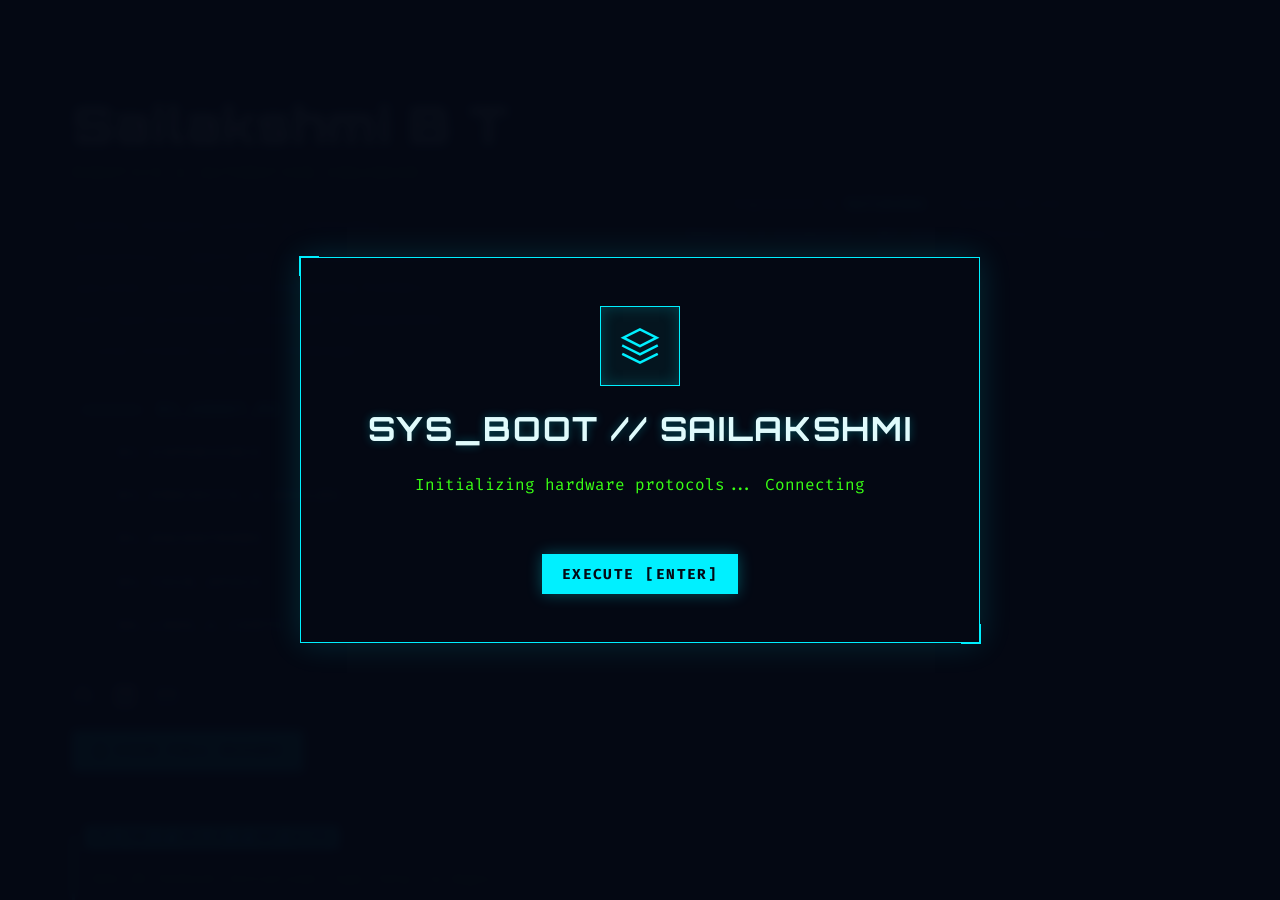
==== index.html @ a31603fd "Update index.html" ====
<!DOCTYPE html>
<html lang="en">
<head>
<meta charset="UTF-8" />
<meta name="viewport" content="width=device-width, initial-scale=1.0" />
<title>Sailakshmi's Portfolio - Cyber-Bio Tech</title>
<link rel="icon" type="image/jpg" href="favicon.jpg" />
<link rel="preconnect" href="https://fonts.googleapis.com" />
<link rel="preconnect" href="https://fonts.gstatic.com" crossorigin />
<link href="https://fonts.googleapis.com/css2?family=Fira+Code:wght@400;700&family=Orbitron:wght@400;700;900&family=Rajdhani:wght@400;500;700&display=swap" rel="stylesheet">
<style>
  :root {
    /* Cyber-Bio / Synth-Tech Palette */
    --bg-main: #050914; 
    --bg-surface: #0a1128; 
    --bg-card: rgba(10, 17, 40, 0.7);
    --bg-hover: rgba(0, 240, 255, 0.1); 
    --text-main: #e0fbfc; 
    --text-muted: #8d99ae; 
    --cyan: #00f0ff; /* Neon Cyan */
    --cyan-dim: rgba(0, 240, 255, 0.15);
    --bio-green: #39ff14; /* Bio-luminescent Green */
    --border: #1b263b; 
    --shadow-sm: 0 4px 6px rgba(0,0,0,0.6);
    --shadow-md: 0 10px 20px rgba(0, 0, 0, 0.8), 0 0 15px rgba(0, 240, 255, 0.2);
  }

  *, *::before, *::after { box-sizing: border-box; margin: 0; padding: 0; }
  html { scroll-behavior: smooth; font-size: 16px; }

  /* ── SEAMLESS CSS CURSOR ── */
  body, html {
    cursor: crosshair;
  }
  a, button, .nav-item, .tilt-card, .cert-link {
    cursor: pointer !important;
  }

  body {
    background: var(--bg-main);
    color: var(--text-main);
    font-family: 'Rajdhani', sans-serif;
    line-height: 1.6;
    -webkit-font-smoothing: antialiased;
    background-image: 
      linear-gradient(rgba(0, 240, 255, 0.03) 1px, transparent 1px),
      linear-gradient(90deg, rgba(0, 240, 255, 0.03) 1px, transparent 1px);
    background-size: 40px 40px;
  }

  /* ── MIDNIGHT SPOTLIGHT ── */
  body::before {
    content: ""; position: fixed; top: 0; left: 0; right: 0; bottom: 0;
    background: radial-gradient(circle 600px at var(--mouse-x, 50vw) var(--mouse-y, 50vh), rgba(0, 240, 255, 0.05), transparent 80%);
    pointer-events: none; z-index: 9000; transition: background 0.1s ease;
  }

  /* ── LAYOUT FRAMEWORK ── */
  .layout-container {
    max-width: 1200px;
    margin: 0 auto;
    padding: 0 2rem;
    position: relative;
    z-index: 10;
  }

  @media (min-width: 1024px) {
    .layout-container { display: flex; justify-content: space-between; gap: 4rem; }
    .left-pane {
      width: 40%; position: sticky; top: 0; height: 100vh;
      padding: 6rem 0; display: flex; flex-direction: column; justify-content: space-between;
      overflow-y: auto;
    }
    .left-pane::-webkit-scrollbar { width: 0; }
    .right-pane { width: 55%; padding: 6rem 0; }
  }

  @media (max-width: 1023px) {
    .left-pane { padding: 4rem 0 2rem; }
    .right-pane { padding: 2rem 0 4rem; }
    .nav-links { display: flex; flex-wrap: wrap; gap: 1rem; margin-top: 2rem; margin-bottom: 2rem; }
  }

  /* ── ENIGMA CIPHER ── */
  .cipher-text { opacity: 1; transition: opacity 0.4s ease; }
  .cipher-text.loading { opacity: 0; }

  /* ── LEFT PANE STYLES ── */
  .hero-name {
    font-family: 'Orbitron', sans-serif; font-size: clamp(2.8rem, 4vw, 3.5rem);
    font-weight: 900; line-height: 1.1; color: var(--text-main); margin-bottom: 0.5rem; letter-spacing: 0.02em;
    text-shadow: 0 0 10px rgba(0, 240, 255, 0.4);
    display: block; 
  }
  .hero-role {
    font-family: 'Fira Code', monospace; font-size: 1rem; color: var(--bio-green);
    margin-bottom: 1.5rem; text-transform: uppercase; letter-spacing: 0.1em;
  }
  .hero-desc { color: var(--text-muted); font-size: 1.15rem; line-height: 1.7; max-width: 380px; margin-bottom: 2rem; }

  .nav-links { display: flex; flex-direction: column; gap: 1.25rem; list-style: none; margin-top: 2rem; }
  .nav-item {
    display: flex; align-items: center; gap: 1rem; color: var(--text-muted);
    font-family: 'Fira Code', monospace; font-size: 0.9rem; font-weight: 700;
    text-transform: uppercase; letter-spacing: 0.15em; text-decoration: none; transition: all 0.3s ease;
  }
  .nav-item::before { content: ''; width: 30px; height: 2px; background: var(--border); transition: all 0.3s ease; }
  .nav-item:hover, .nav-item.active { color: var(--cyan); transform: translateX(10px); text-shadow: 0 0 8px rgba(0, 240, 255, 0.5); }
  .nav-item:hover::before, .nav-item.active::before { width: 60px; background: var(--cyan); box-shadow: 0 0 10px var(--cyan); }

  .social-links { display: flex; align-items: center; gap: 1.25rem; margin-top: 3rem; margin-bottom: 1.5rem;}
  .social-icon { color: var(--text-muted); transition: all 0.3s ease; display: inline-flex; }
  .social-icon:hover { color: var(--bio-green); transform: translateY(-3px); filter: drop-shadow(0 0 5px var(--bio-green)); }
  .social-icon svg { width: 22px; height: 22px; }

  .btn-primary {
    display: inline-flex; align-items: center; gap: 0.5rem; font-family: 'Fira Code', monospace;
    font-size: 0.9rem; font-weight: 700; color: var(--bg-main); background: var(--cyan);
    padding: 0.6rem 1.2rem; border-radius: 0px; border: 1px solid var(--cyan); text-transform: uppercase; text-decoration: none;
    letter-spacing: 0.1em; transition: all 0.3s ease; outline: none; cursor: pointer;
    box-shadow: 0 0 15px rgba(0, 240, 255, 0.3);
  }
  .btn-primary:hover { background: transparent; color: var(--cyan); transform: translateY(-2px); box-shadow: 0 0 25px rgba(0, 240, 255, 0.6); }

  .btn-secondary {
    display: inline-flex; align-items: center; gap: 0.4rem; font-family: 'Fira Code', monospace;
    font-size: 0.8rem; font-weight: 700; color: var(--text-main); background: rgba(0, 240, 255, 0.05);
    border: 1px solid var(--border); padding: 0.4rem 0.8rem; border-radius: 0px; text-transform: uppercase;
    text-decoration: none; letter-spacing: 0.05em; transition: all 0.3s ease;
  }
  .btn-secondary:hover { border-color: var(--cyan); color: var(--bg-main); background: var(--cyan); box-shadow: 0 0 15px rgba(0, 240, 255, 0.4); }

  .project-filter-switcher {
    display: flex; flex-wrap: wrap; gap: 0.75rem; margin-bottom: 1.5rem;
  }
  .branch-btn {
    display: inline-flex; align-items: center; justify-content: center;
    font-family: 'Fira Code', monospace; font-size: 0.8rem; font-weight: 700;
    color: var(--text-main); background: transparent; border: 1px solid var(--border);
    padding: 0.55rem 1rem; border-radius: 0px; text-transform: uppercase;
    letter-spacing: 0.1em; cursor: pointer; transition: all 0.25s ease;
  }
  .branch-btn:hover { color: var(--cyan); border-color: var(--cyan); background: var(--cyan-dim); }
  .branch-btn.active { background: var(--cyan); border-color: var(--cyan); color: var(--bg-main); box-shadow: 0 0 10px rgba(0, 240, 255, 0.4); }

  .project-branch-group { display: none; }
  .project-branch-group.active { display: block; }

  .cert-link {
    display: inline-flex; align-items: center; gap: 0.4rem; font-family: 'Fira Code', monospace;
    font-size: 0.8rem; font-weight: 700; color: var(--bio-green); background: rgba(57, 255, 20, 0.05);
    border: 1px solid rgba(57, 255, 20, 0.3); padding: 0.4rem 0.8rem; border-radius: 0px;
    text-decoration: none; transition: all 0.3s ease; margin-right: 0.5rem; margin-bottom: 0.5rem;
  }
  .cert-link:hover { background: rgba(57, 255, 20, 0.15); border-color: var(--bio-green); transform: translateY(-1px); box-shadow: 0 0 10px rgba(57, 255, 20, 0.2); }

  /* ── RIGHT PANE STYLES ── */
  section { margin-bottom: 6rem; scroll-margin-top: 6rem; }
  .section-eyebrow {
    display: none; font-family: 'Fira Code', monospace; font-size: 0.85rem; color: var(--cyan);
    text-transform: uppercase; letter-spacing: 0.1em; margin-bottom: 1.5rem; position: sticky;
    top: 0; background: rgba(5, 9, 20, 0.95); backdrop-filter: blur(10px); padding: 1rem 0; z-index: 20;
    border-bottom: 1px solid var(--border);
  }
  @media (max-width: 1023px) { .section-eyebrow { display: block; } }

  .right-pane section { display: none; opacity: 0; }
  .right-pane section.active-section { display: block; animation: fadeSlideUp 0.6s cubic-bezier(0.22, 1, 0.36, 1) forwards; }

  @keyframes fadeSlideUp {
    from { opacity: 0; transform: translateY(20px); filter: blur(5px); }
    to { opacity: 1; transform: translateY(0); filter: blur(0); }
  }

  .section-title {
    font-family: 'Orbitron', sans-serif; font-size: clamp(2rem, 3vw, 2.5rem);
    font-weight: 900; color: var(--text-main); margin-bottom: 2rem; line-height: 1.2;
    border-bottom: 2px solid var(--border); padding-bottom: 1rem;
    position: relative;
  }
  .section-title::after {
    content: ''; position: absolute; bottom: -2px; left: 0; width: 60px; height: 2px; background: var(--cyan);
    box-shadow: 0 0 10px var(--cyan);
  }
  
  .subsection-title {
    font-family: 'Fira Code', monospace; font-size: 1rem; color: var(--cyan);
    letter-spacing: 0.1em; text-transform: uppercase; margin: 3rem 0 1.5rem;
    display: flex; align-items: center; gap: 0.75rem;
  }
  .subsection-title::after {
    content: ""; flex: 1; height: 1px; background: linear-gradient(90deg, var(--border), transparent);
  }

  .text-content p { color: var(--text-muted); font-size: 1.15rem; line-height: 1.8; margin-bottom: 1.5rem; text-align: justify;}
  .highlight { color: var(--text-main); font-weight: 700; text-shadow: 0 0 5px rgba(255,255,255,0.3); }

  /* ── 3D CYBER TILT CARDS ── */
  .tilt-card {
    display: grid; grid-template-columns: 1fr; gap: 1rem;
    padding: 1.5rem; margin-bottom: 1.5rem; border-radius: 0px;
    background: rgba(10, 17, 40, 0.4); border: 1px solid var(--border);
    transition: transform 0.1s ease, background 0.3s ease, border-color 0.3s ease;
    text-decoration: none; position: relative; overflow: hidden; transform-style: preserve-3d;
  }
  @media (min-width: 640px) { .tilt-card { grid-template-columns: 130px 1fr; gap: 1.5rem; } }
  
  .tilt-card:hover { background: var(--bg-card); border-color: var(--cyan); box-shadow: var(--shadow-md); }
  .tilt-card::before {
    content: ''; position: absolute; top: 0; left: 0; right: 0; bottom: 0;
    background: linear-gradient(105deg, transparent 20%, rgba(0, 240, 255, 0.1) 25%, rgba(0, 240, 255, 0.02) 30%, transparent 40%);
    background-size: 200% 200%; background-position: var(--glare-x, 100%) var(--glare-y, 100%);
    pointer-events: none; transition: background-position 0.1s ease; z-index: 2;
  }
  .tilt-card-content { transform: translateZ(30px); display: contents; } 

  .card-meta {
    font-family: 'Fira Code', monospace; font-size: 0.85rem; color: var(--bio-green);
    text-transform: uppercase; margin-top: 0.25rem; line-height: 1.5; font-weight: 700;
  }
  .card-body h3 {
    font-family: 'Orbitron', sans-serif; font-size: 1.3rem; font-weight: 700;
    color: var(--text-main); margin-bottom: 0.4rem; transition: color 0.2s; letter-spacing: 0.05em;
  }
  .tilt-card:hover .card-body h3 { color: var(--cyan); }
  .card-body .org { font-family: 'Fira Code', monospace; color: var(--text-muted); margin-bottom: 0.75rem; display: block; font-size: 0.9rem; text-transform: uppercase; }
  .card-body p { font-size: 1.05rem; color: var(--text-muted); line-height: 1.6; margin-bottom: 1rem; }

  /* ── TAGS & LISTS ── */
  .tags-wrapper { display: flex; flex-wrap: wrap; gap: 0.5rem; }
  .tag {
    font-family: 'Fira Code', monospace; font-size: 0.75rem; color: var(--cyan);
    background: var(--cyan-dim); padding: 0.3rem 0.6rem; border-radius: 0px; border: 1px solid rgba(0, 240, 255, 0.3);
  }

  .skill-grid { display: grid; grid-template-columns: 1fr; gap: 1rem; }
  @media (min-width: 640px) { .skill-grid { grid-template-columns: 1fr 1fr; } }
  .skill-category { margin-bottom: 1.5rem; }
  .skill-category h4 { font-family: 'Orbitron', sans-serif; font-size: 1.1rem; color: var(--text-main); margin-bottom: 0.5rem; letter-spacing: 0.05em;}
  .skill-category::before { content: ''; display: block; width: 30px; height: 2px; background: var(--bio-green); margin-bottom: 0.75rem; box-shadow: 0 0 5px var(--bio-green); }

  .simple-list { list-style: none; padding: 0; }
  .simple-list li {
    font-size: 1.05rem; color: var(--text-muted); margin-bottom: 0.75rem;
    padding-left: 1.5rem; position: relative;
  }
  .simple-list li::before {
    content: ">"; font-family: 'Fira Code', monospace; position: absolute; left: 0; color: var(--cyan); font-weight: 900;
  }

  /* ── RESUME VIEWER MODAL ── */
  .resume-fullscreen {
    display: none; position: fixed; inset: 0; z-index: 15000; background: var(--bg-main); flex-direction: column; animation: fadeInSub 0.4s ease;
  }
  .resume-fullscreen.active { display: flex; }
  @keyframes fadeInSub { from { opacity: 0; filter: blur(10px); } to { opacity: 1; filter: blur(0); } }
  .resume-toolbar { height: 70px; display: flex; align-items: center; justify-content: space-between; padding: 0 1.5rem; background: var(--bg-surface); border-bottom: 1px solid var(--cyan); box-shadow: 0 0 15px rgba(0,240,255,0.2); }
  .resume-pdf-container { flex: 1; position: relative; width: 100%; height: 100%; overflow: hidden; }
  .resume-pdf-container iframe { width: 100%; height: 100%; border: none; position: absolute; inset: 0; background: var(--bg-main); }
  .back-text-btn { background: none; border: none; color: var(--text-main); font-family: 'Fira Code', monospace; font-weight: 700; text-transform: uppercase; cursor: pointer; display: flex; align-items: center; gap: 0.5rem; transition: all 0.3s ease; }
  .back-text-btn:hover { color: var(--cyan); text-shadow: 0 0 8px var(--cyan); }

  /* ── FOOTER ── */
  footer {
    border-top: 1px solid var(--border); padding-top: 2rem; margin-top: 4rem;
    font-family: 'Fira Code', monospace; font-size: 0.85rem; color: var(--text-muted); text-align: center;
  }
  footer span { color: var(--cyan); font-weight: 700; text-shadow: 0 0 5px rgba(0, 240, 255, 0.4); }

  /* ── SYSTEM COMMAND LINE TERMINAL CLI WIDGET ── */
  .terminal-card {
    background-color: rgba(5, 9, 20, 0.95);
    border: 1px solid var(--border);
    border-left: 3px solid var(--cyan);
    border-radius: 0px;
    padding: 1.5rem 1rem 1rem;
    font-family: 'Fira Code', monospace;
    font-size: 0.85rem;
    margin-top: 2rem;
    position: relative;
    box-shadow: 0 0 20px rgba(0, 0, 0, 0.8);
  }
  .terminal-card::before { content: 'SYS_TERM // SAIL_OS // ROOT ACCESS'; position: absolute; top: -10px; left: 10px; font-size: 0.75rem; color: var(--bg-main); background: var(--cyan); padding: 2px 8px; font-weight: 700; }
  
  .terminal-output { height:160px; overflow-y:auto; margin-top:0.5rem; margin-bottom:0.6rem; padding-right:6px; }
  .terminal-output::-webkit-scrollbar { width: 4px; }
  .terminal-output::-webkit-scrollbar-thumb { background: var(--cyan); }
  
  .terminal-line { margin-bottom:0.4rem; white-space:pre-wrap; color:var(--text-muted); }
  .terminal-line.cmd { color: var(--text-main); font-weight:700; }
  .terminal-line.system { color: var(--bio-green); }
  .terminal-line.error { color:#ff003c; text-shadow: 0 0 5px rgba(255,0,60,0.5); }
  .terminal-line.success { color:var(--cyan); }

  .terminal-input-row { display:flex; gap:0.6rem; align-items:center; border-top:1px dashed var(--border); padding-top:0.75rem; }
  .terminal-prompt { color: var(--cyan); min-width:180px; font-weight:700; }
  .terminal-input { background:transparent; border:none; outline:none; color:var(--text-main); font-family:'Fira Code', monospace; flex:1; caret-color:var(--bio-green); }

  /* ── INTRO OVERLAY / LANDING SCREEN ── */
  .intro-overlay { position: fixed; inset: 0; background: rgba(5, 9, 20, 0.98); backdrop-filter: blur(5px); display:flex; align-items:center; justify-content:center; z-index:20000; transition: opacity 0.35s ease, visibility 0.35s; padding: 1.5rem; }
  .intro-overlay.hidden { opacity:0; visibility:hidden; pointer-events:none; }
  .intro-card { background: transparent; border: 1px solid var(--cyan); padding: 3rem 2.25rem; border-radius: 0px; text-align:center; max-width:680px; width: 100%; box-shadow: 0 0 30px rgba(0, 240, 255, 0.15); display: flex; flex-direction: column; align-items: center; gap: 1rem; position: relative; }
  .intro-card::before, .intro-card::after { content: ''; position: absolute; width: 20px; height: 20px; border: 2px solid var(--cyan); }
  .intro-card::before { top: -2px; left: -2px; border-right: none; border-bottom: none; }
  .intro-card::after { bottom: -2px; right: -2px; border-left: none; border-top: none; }
  
  .intro-emblem { width:80px; height:80px; margin: 0 auto 0; display:flex; align-items:center; justify-content:center; border-radius:0%; background: rgba(0, 240, 255, 0.05); border:1px solid var(--cyan); opacity: 0; transform: translateY(10px); animation: fadeUp 0.8s ease forwards 0.1s; box-shadow: inset 0 0 15px rgba(0, 240, 255, 0.2); }
  .intro-card h1 { font-family: 'Orbitron', sans-serif; font-size: clamp(1.8rem, 2.6vw, 2.5rem); margin: 0; color: var(--text-main); letter-spacing: 0.05em; opacity: 0; transform: translateY(12px); animation: fadeUp 0.8s ease forwards 0.2s; text-shadow: 0 0 10px rgba(0, 240, 255, 0.3); }
  .intro-card p { font-family: 'Fira Code', monospace; color: var(--bio-green); margin: 0; font-size: 1rem; max-width: 580px; line-height: 1.7; opacity: 0; transform: translateY(12px); animation: fadeUp 0.8s ease forwards 0.35s; }
  .intro-sub { color: var(--text-muted); font-size:0.9rem; margin: 0; display: inline-flex; align-items: center; justify-content: center; gap: 0.2rem; flex-wrap: wrap; opacity: 0; transform: translateY(12px); animation: fadeUp 0.8s ease forwards 0.5s; font-family: 'Fira Code', monospace; }
  .intro-sub-text { opacity: 0; display: inline-block; }
  .intro-card .btn-primary { margin-top: 1.5rem; opacity: 0; transform: translateY(16px); animation: fadeUp 0.8s ease forwards 0.65s; }

  @keyframes fadeUp {
    from { opacity: 0; transform: translateY(16px); }
    to { opacity: 1; transform: translateY(0); }
  }
</style>
</head>
<body>

  <div id="introOverlay" class="intro-overlay" role="dialog" aria-modal="true">
    <div class="intro-card">
      <div class="intro-emblem" aria-hidden="true">
        <svg width="40" height="40" viewBox="0 0 24 24" fill="none" stroke="var(--cyan)" stroke-width="1.5" stroke-linecap="square"><path d="M12 2L2 7l10 5 10-5-10-5zM2 17l10 5 10-5M2 12l10 5 10-5"/></svg>
      </div>
      <h1>SYS_BOOT // SAILAKSHMI</h1>
      <p data-typed="Initializing hardware protocols... Connecting to neural network... Portfolio ready.">Initializing hardware protocols... Connecting to neural network... Portfolio ready.</p>
      <div class="intro-sub"><span class="intro-sub-text" data-text="Press Enter or click to execute primary interface."></span></div>
      <button id="enterBtn" class="btn-primary">Execute [Enter]</button>
    </div>
  </div>

<div class="layout-container">
  
  <header class="left-pane">
    <div>
      <h1 class="hero-name cipher-text" data-original="Sailakshmi B T">Sailakshmi B T</h1>
      <div class="hero-role">Robotics & Automation Engineer</div>
      <p class="hero-desc">Building intelligent systems by integrating autonomous AI agents with embedded hardware. I specialize in exploring new engineering frontiers—from rapid prototyping to localized AI deployments—to solve complex, real-world challenges.</p>
      
      <nav>
        <ul class="nav-links">
          <li><a href="#about" class="nav-item active">01_About_Me</a></li>
          <li><a href="#experience" class="nav-item">02_Experience</a></li>
          <li><a href="#projects" class="nav-item">03_Projects_&_Builds</a></li>
          <li><a href="#hackathons" class="nav-item">04_Hackathons</a></li>
          <li><a href="#skills" class="nav-item">05_Tech_Specs</a></li>
          <li><a href="#leadership" class="nav-item">06_Logs_&_Certs</a></li>
        </ul>
      </nav>
    </div>

    <div>
      <div class="social-links">
        <a href="https://github.com/Saibts" target="_blank" class="social-icon" aria-label="GitHub">
          <svg viewBox="0 0 24 24" fill="currentColor"><path d="M12 2C6.477 2 2 6.477 2 12c0 4.418 2.865 8.166 6.839 9.489.5.09.682-.217.682-.482 0-.237-.009-.866-.013-1.7-2.782.604-3.369-1.34-3.369-1.34-.454-1.156-1.11-1.462-1.11-1.462-.907-.62.069-.608.069-.608 1.003.07 1.531 1.03 1.531 1.03.892 1.529 2.341 1.087 2.91.831.092-.646.35-1.086.636-1.336-2.22-.253-4.555-1.11-4.555-4.943 0-1.091.39-1.984 1.029-2.683-.103-.253-.446-1.27.098-2.647 0 0 .84-.269 2.75 1.025A9.578 9.578 0 0 1 12 6.836c.85.004 1.705.114 2.504.337 1.909-1.294 2.747-1.025 2.747-1.025.546 1.377.202 2.394.1 2.647.64.699 1.028 1.592 1.028 2.683 0 3.842-2.339 4.687-4.566 4.935.359.309.678.919.678 1.852 0 1.336-.012 2.415-.012 2.741 0 .267.18.577.688.48C19.138 20.163 22 16.418 22 12c0-5.523-4.477-10-10-10z"/></svg>
        </a>
        <a href="https://linkedin.com/in/sailakshmi-65a696327" target="_blank" class="social-icon" aria-label="LinkedIn">
          <svg viewBox="0 0 24 24" fill="currentColor"><path d="M19 0h-14c-2.761 0-5 2.239-5 5v14c0 2.761 2.239 5 5 5h14c2.762 0 5-2.239 5-5v-14c0-2.761-2.238-5-5-5zm-11 19h-3v-11h3v11zm-1.5-12.268c-.966 0-1.75-.79-1.75-1.764s.784-1.764 1.75-1.764 1.75.79 1.75 1.764-.783 1.764-1.75 1.764zm13.5 12.268h-3v-5.604c0-3.368-4-3.113-4 0v5.604h-3v-11h3v1.765c1.396-2.586 7-2.777 7 2.476v6.759z"/></svg>
        </a>
        <a href="mailto:sailakshmibt2006@gmail.com" class="social-icon" aria-label="Email">
          <svg viewBox="0 0 24 24" fill="none" stroke="currentColor" stroke-width="2" stroke-linecap="square"><path d="M4 4h16c1.1 0 2 .9 2 2v12c0 1.1-.9 2-2 2H4c-1.1 0-2-.9-2-2V6c0-1.1.9-2 2-2z"></path><polyline points="22,6 12,13 2,6"></polyline></svg>
        </a>
      </div>

      <button onclick="handleResumeClick()" class="btn-primary" style="margin-bottom: 2rem;">
        <svg viewBox="0 0 24 24" fill="none" stroke="currentColor" stroke-width="2" style="width:16px;height:16px;"><path d="M14 2H6a2 2 0 0 0-2 2v16a2 2 0 0 0 2 2h12a2 2 0 0 0 2-2V8z"/><polyline points="14 2 14 8 20 8"/><line x1="16" y1="13" x2="8" y2="13"/><line x1="16" y1="17" x2="8" y2="17"/></svg>
        View Full Resume
      </button>
      
      <div class="terminal-card" id="sailos-terminal">
        <div class="terminal-output" id="terminal-out">
          <div class="terminal-line system">SAIL_OS Terminal Initialized. Type 'help' to begin.</div>
        </div>
        <div class="terminal-input-row">
          <div class="terminal-prompt">root@sail-core:~$</div>
          <input id="terminal-in" class="terminal-input" type="text" autocomplete="off" placeholder="type command..." />
        </div>
      </div>
    </div>
  </header>

  <main class="right-pane">

    <section id="about">
      <div class="section-eyebrow">01. About Me</div>
      <h2 class="section-title cipher-text" data-original="01. Profile_Data">01. Profile_Data</h2>
      
      <div class="text-content">
        <p>I am an undergraduate student currently maintaining a <span class="highlight">CGPA of 8.99</span> in the <strong>Robotics and Automation</strong> program at the <span class="highlight">Madras Institute of Technology, Anna University</span> (Batch 2024–2028). My engineering foundation is built on exceptional academics, having secured 94.16% in my HSC, 95.2% in my SSLC, and 81.82 percentile in <strong>JEE (Main) 2024 Paper 1 (B.E./B.Tech.)</strong> (CRL: 269,607 | OBC-NCL: 94,238).</p>
        <p>My work bridges two main disciplines: <span class="highlight">Embedded Hardware Design</span>—where I utilize Arduino, 8051 arrays, and CAD pipelines to build physical prototypes—and <span class="highlight">Autonomous AI Systems</span>, where I implement modern LLMs, function-calling agents, and Computer Vision frameworks.</p>
        <p>Whether I am analyzing firmware binaries, designing complex Geneva drives in SolidWorks, or architecting secure agentic networks, my ultimate goal remains consistent: to engineer robust, automated systems that solve complex, real-world problems intelligently.</p>
      </div>

      <div class="tags-wrapper" style="margin-top: 2rem;">
        <span class="tag">SolidWorks</span>
        <span class="tag">Embedded systems</span>
        <span class="tag">Python</span>
        <span class="tag">FastAPI</span>
        <span class="tag">Google ADK</span>
        <span class="tag">Ollama / Local LLMs</span>
        <span class="tag">Arduino & 8051</span>
        <span class="tag">PID Control Logic</span>
        <span class="tag">Computer Vision</span>
      </div>
    </section>

    <section id="experience">
      <div class="section-eyebrow">02. Experience</div>
      <h2 class="section-title cipher-text" data-original="02. Active_Logs">02. Active_Logs</h2>
      
      <div class="tilt-card">
        <div class="tilt-card-content">
          <div class="card-meta">June 2026<br>Chennai, India</div>
          <div class="card-body">
            <h3>Computer Vision & AI Summer Intern</h3>
            <span class="org">PixelBotix</span>
            <p>Engaged in an intensive, industry-aligned internship focusing on practical implementations of CV technologies and AI architectures. Executed edge-detection operations, spatial image manipulation scripts, and morphological filter processing within native Python environments using OpenCV. Constructed automated bounding box configurations for tracking targets.</p>
            <div class="tags-wrapper">
              <span class="tag">OpenCV</span><span class="tag">Python</span><span class="tag">AI Visual Recognition</span>
            </div>
          </div>
        </div>
      </div>

      <div class="tilt-card">
        <div class="tilt-card-content">
          <div class="card-meta">Feb 2026<br>KUKA Centre</div>
          <div class="card-body">
            <h3>Industrial Robotics & Automation Certified Training</h3>
            <span class="org">Aditya Birla Group & KUKA Robotics</span>
            <p>Gained core certified industry exposure to industrial robotic arms, automation workflows, and plant process operations. Programmed multi-axis robotic controller trajectories using manual teach pendants and analyzed electrical failure sequences and fail-safe safety interlocks on manufacturing grids.</p>
            <div class="tags-wrapper" style="margin-bottom: 1rem;">
              <span class="tag">Kinematics</span><span class="tag">Industrial Safety</span><span class="tag">Industry 4.0</span>
            </div>
            <a href="kuka.pdf" target="_blank" class="btn-secondary">
              <svg viewBox="0 0 24 24" fill="none" stroke="currentColor" stroke-width="2" style="width:14px;height:14px;"><path d="M14 2H6a2 2 0 0 0-2 2v16a2 2 0 0 0 2 2h12a2 2 0 0 0 2-2V8z"/><polyline points="14 2 14 8 20 8"/><line x1="16" y1="13" x2="8" y2="13"/><line x1="16" y1="17" x2="8" y2="17"/></svg>
              View Certificate
            </a>
          </div>
        </div>
      </div>
    </section>

    <section id="projects">
      <div class="section-eyebrow">03. Projects & Builds</div>
      <h2 class="section-title cipher-text" data-original="03. Schematics_&_Code">03. Schematics_&_Code</h2>

      <div class="project-filter-switcher">
        <button type="button" class="branch-btn active" data-branch="software">Software & AI</button>
        <button type="button" class="branch-btn" data-branch="hardware">Hardware & Embedded</button>
      </div>

      <div class="project-branch-group active" data-branch-group="software">
        <h3 class="subsection-title">Software & AI</h3>
        
        <div class="tilt-card">
        <div class="tilt-card-content">
          <div class="card-meta">Web App<br>React & AI</div>
          <div class="card-body">
            <h3>Masters and Academic Tracker</h3>
            <span class="org">Privacy-First Architecture</span>
            <p>Developed a privacy-first, fully client-side platform for managing Master's application workflows. Built a PDF.js-based resume analysis engine for keyword extraction and profile evaluation. Designed local data management architecture and is further expanding the platform with a research planner for universities and academic programs.</p>
            <div class="tags-wrapper" style="margin-bottom: 1rem;">
              <span class="tag">React</span><span class="tag">Vite</span><span class="tag">LocalStorage API</span><span class="tag">PDF.js</span><span class="tag">CSS3</span>
            </div>
            <a href="https://github.com/Saibts/-Masters-Journey-Tracker-with-AI-Resume-Analyzer" target="_blank" class="btn-secondary" style="margin-top:0.25rem; display:inline-flex; align-items:center; gap:0.5rem;">
              <svg viewBox="0 0 24 24" fill="currentColor" style="width:14px;height:14px;"><path d="M12 2C6.477 2 2 6.477 2 12c0 4.418 2.865 8.166 6.839 9.489.5.09.682-.217.682-.482 0-.237-.009-.866-.013-1.7-2.782.604-3.369-1.34-3.369-1.34-.454-1.156-1.11-1.462-1.11-1.462-.907-.62.069-.608.069-.608 1.003.07 1.531 1.03 1.531 1.03.892 1.529 2.341 1.087 2.91.831.092-.646.35-1.086.636-1.336-2.22-.253-4.555-1.11-4.555-4.943 0-1.091.39-1.984 1.029-2.683-.103-.253-.446-1.27.098-2.647 0 0 .84-.269 2.75 1.025A9.578 9.578 0 0 1 12 6.836c.85.004 1.705.114 2.504.337 1.909-1.294 2.747-1.025 2.747-1.025.546 1.377.202 2.394.1 2.647.64.699 1.028 1.592 1.028 2.683 0 3.842-2.339 4.687-4.566 4.935.359.309.678.919.678 1.852 0 1.336-.012 2.415-.012 2.741 0 .267.18.577.688.48C19.138 20.163 22 16.418 22 12c0-5.523-4.477-10-10-10z"/></svg>
              View Repository
            </a>
          </div>
        </div>
      </div>

      <div class="tilt-card">
        <div class="tilt-card-content">
          <div class="card-meta">Local AI<br>Software</div>
          <div class="card-body">
            <h3>Orion Local AI Assistant</h3>
            <span class="org">Independent Architecture</span>
            <p>Developed an offline voice assistant powered by Llama 3.2 running locally through Ollama. Built an asynchronous FastAPI backend with WebSocket-based streaming. Currently expanding tool-calling capabilities for local system diagnostics.</p>
            <div class="tags-wrapper" style="margin-bottom: 1rem;">
              <span class="tag">Llama 3.2</span><span class="tag">Python</span><span class="tag">WebSockets</span><span class="tag">Web Speech API</span><span class="tag" style="color: #ff003c; border-color: #ff003c; background: rgba(255,0,60,0.1);">Executing...</span>
            </div>
            <a href="https://github.com/Saibts/orion-local-ai" target="_blank" class="btn-secondary">
              <svg viewBox="0 0 24 24" fill="currentColor" style="width:14px;height:14px;"><path d="M12 2C6.477 2 2 6.477 2 12c0 4.418 2.865 8.166 6.839 9.489.5.09.682-.217.682-.482 0-.237-.009-.866-.013-1.7-2.782.604-3.369-1.34-3.369-1.34-.454-1.156-1.11-1.462-1.11-1.462-.907-.62.069-.608.069-.608 1.003.07 1.531 1.03 1.531 1.03.892 1.529 2.341 1.087 2.91.831.092-.646.35-1.086.636-1.336-2.22-.253-4.555-1.11-4.555-4.943 0-1.091.39-1.984 1.029-2.683-.103-.253-.446-1.27.098-2.647 0 0 .84-.269 2.75 1.025A9.578 9.578 0 0 1 12 6.836c.85.004 1.705.114 2.504.337 1.909-1.294 2.747-1.025 2.747-1.025.546 1.377.202 2.394.1 2.647.64.699 1.028 1.592 1.028 2.683 0 3.842-2.339 4.687-4.566 4.935.359.309.678.919.678 1.852 0 1.336-.012 2.415-.012 2.741 0 .267.18.577.688.48C19.138 20.163 22 16.418 22 12c0-5.523-4.477-10-10-10z"/></svg>
              View Repository
            </a>
          </div>
        </div>
      </div>

      <div class="tilt-card">
        <div class="tilt-card-content">
          <div class="card-meta">Agentic AI<br>Software</div>
          <div class="card-body">
            <h3>Student Life Concierge AI Agent</h3>
            <span class="org">Google 5-Day AI Agents Intensive (Capstone)</span>
            <p>Developed a production-grade, hierarchical multi-agent framework to automate academic workload management by parsing student email databases for deadlines and reserving calendar focus blocks. Implemented an input validation layer to protect the agent against adversarial instruction prompts (jailbreaks), achieving a 100% security routing score.</p>
            <div class="tags-wrapper" style="margin-bottom: 1rem;">
              <span class="tag">Google ADK</span><span class="tag">Gemini API</span><span class="tag">FastAPI</span><span class="tag">Pytest</span>
            </div>
            <a href="https://github.com/Saibts/student-life-concierge-app" target="_blank" class="btn-secondary">
              <svg viewBox="0 0 24 24" fill="currentColor" style="width:14px;height:14px;"><path d="M12 2C6.477 2 2 6.477 2 12c0 4.418 2.865 8.166 6.839 9.489.5.09.682-.217.682-.482 0-.237-.009-.866-.013-1.7-2.782.604-3.369-1.34-3.369-1.34-.454-1.156-1.11-1.462-1.11-1.462-.907-.62.069-.608.069-.608 1.003.07 1.531 1.03 1.531 1.03.892 1.529 2.341 1.087 2.91.831.092-.646.35-1.086.636-1.336-2.22-.253-4.555-1.11-4.555-4.943 0-1.091.39-1.984 1.029-2.683-.103-.253-.446-1.27.098-2.647 0 0 .84-.269 2.75 1.025A9.578 9.578 0 0 1 12 6.836c.85.004 1.705.114 2.504.337 1.909-1.294 2.747-1.025 2.747-1.025.546 1.377.202 2.394.1 2.647.64.699 1.028 1.592 1.028 2.683 0 3.842-2.339 4.687-4.566 4.935.359.309.678.919.678 1.852 0 1.336-.012 2.415-.012 2.741 0 .267.18.577.688.48C19.138 20.163 22 16.418 22 12c0-5.523-4.477-10-10-10z"/></svg>
              View Repository
            </a>
          </div>
        </div>
      </div>

      <div class="tilt-card">
        <div class="tilt-card-content">
          <div class="card-meta">Computer Vision<br>HCI</div>
          <div class="card-body">
            <h3>Hand Gesture Volume & Brightness Controller</h3>
            <span class="org">Human-Machine Interface</span>
            <p>Built an AI-powered system translating real-time hand gesture tracking into Windows OS execution commands. Implemented dual hand independence: the right hand controls master volume, while the left hand controls display brightness.</p>
            <div class="tags-wrapper" style="margin-bottom: 1rem;">
              <span class="tag">OpenCV</span><span class="tag">MediaPipe</span><span class="tag">Python</span>
            </div>
            <a href="https://github.com/Saibts/hand-gesture-controller-vol-bright" target="_blank" class="btn-secondary">
              <svg viewBox="0 0 24 24" fill="currentColor" style="width:14px;height:14px;"><path d="M12 2C6.477 2 2 6.477 2 12c0 4.418 2.865 8.166 6.839 9.489.5.09.682-.217.682-.482 0-.237-.009-.866-.013-1.7-2.782.604-3.369-1.34-3.369-1.34-.454-1.156-1.11-1.462-1.11-1.462-.907-.62.069-.608.069-.608 1.003.07 1.531 1.03 1.531 1.03.892 1.529 2.341 1.087 2.91.831.092-.646.35-1.086.636-1.336-2.22-.253-4.555-1.11-4.555-4.943 0-1.091.39-1.984 1.029-2.683-.103-.253-.446-1.27.098-2.647 0 0 .84-.269 2.75 1.025A9.578 9.578 0 0 1 12 6.836c.85.004 1.705.114 2.504.337 1.909-1.294 2.747-1.025 2.747-1.025.546 1.377.202 2.394.1 2.647.64.699 1.028 1.592 1.028 2.683 0 3.842-2.339 4.687-4.566 4.935.359.309.678.919.678 1.852 0 1.336-.012 2.415-.012 2.741 0 .267.18.577.688.48C19.138 20.163 22 16.418 22 12c0-5.523-4.477-10-10-10z"/></svg>
              View Repository
            </a>
          </div>
        </div>
      </div>
      </div>

      <div class="project-branch-group" data-branch-group="hardware">
        <h3 class="subsection-title">Hardware & Embedded Systems</h3>

        <div class="tilt-card">
        <div class="tilt-card-content">
          <div class="card-meta">Mech Design<br>Hardware</div>
          <div class="card-body">
            <h3>Mechanical Rotary Device</h3>
            <span class="org">CAD & Prototyping</span>
            <p>Designed a novel dual-mode rotary mechanism integrating two distinct power-transmission principles—a Geneva wheel and a dog clutch system—into a single compact assembly. Built completely within SolidWorks parametric environment scripts.</p>
            <div class="tags-wrapper">
              <span class="tag">SolidWorks</span><span class="tag">Mechanical Design</span>
            </div>
          </div>
        </div>
      </div>

      <div class="tilt-card">
        <div class="tilt-card-content">
          <div class="card-meta">Biomedical<br>Hardware</div>
          <div class="card-body">
            <h3>Grip Stability & Stress Analyzer</h3>
            <span class="org">Sensor Integration</span>
            <p>Developed a non-invasive load cell-based system using HX711 and Arduino Uno to evaluate grip stability and tremor patterns for stress-level estimation.</p>
            <div class="tags-wrapper">
              <span class="tag">Arduino Uno R3</span><span class="tag">HX711</span><span class="tag">Load Cell</span>
            </div>
          </div>
        </div>
      </div>

      <div class="tilt-card">
        <div class="tilt-card-content">
          <div class="card-meta">Cyber-Physical<br>Embedded</div>
          <div class="card-body">
            <h3>Adaptive Self-Mutating Authentication System</h3>
            <span class="org">Security Infrastructure</span>
            <p>Designed an 8051-based digital lock utilizing internal hardware timers as entropy seeds to calculate single-use, non-deterministic PIN codes post-login, effectively mitigating replay attacks and shoulder-surfing vectors in Embedded C.</p>
            <div class="tags-wrapper">
              <span class="tag">8051 (AT89S52)</span><span class="tag">Embedded C</span><span class="tag">Hardware Timers</span>
            </div>
          </div>
        </div>
      </div>

      <div class="tilt-card">
        <div class="tilt-card-content">
          <div class="card-meta">Controls<br>Embedded</div>
          <div class="card-body">
            <h3>Single-Axis Gimbal System</h3>
            <span class="org">Feedback Control Logic</span>
            <p>Engineered a real-time angular position stabilization platform. Captured immediate axis deviations via MPU-6050 arrays and drove dynamic pulse adjustments to maintain rigid horizon references using closed-loop proportional calculations.</p>
            <div class="tags-wrapper">
              <span class="tag">Arduino Nano</span><span class="tag">MPU-6050</span><span class="tag">PID Control</span>
            </div>
          </div>
        </div>
      </div>
      </div>
    </section>

    <section id="hackathons">
      <div class="section-eyebrow">04. Hackathons</div>
      <h2 class="section-title cipher-text" data-original="04. System_Overrides">04. System_Overrides</h2>
      
      <div class="tilt-card">
        <div class="tilt-card-content">
          <div class="card-meta">Finalist<br>2025</div>
          <div class="card-body">
            <h3>Smart India Hackathon (SIH 2025)</h3>
            <p>Contributed to the reverse-engineering workflow for AI/ML-based identification of cryptographic primitives and protocols within multi-architecture firmware binaries.</p>
          </div>
        </div>
      </div>

      <div class="tilt-card">
        <div class="tilt-card-content">
          <div class="card-meta">2nd Place<br>2025</div>
          <div class="card-body">
            <h3>H2TS Hackathon</h3>
            <p>Collaborated closely with a team to design, build, and deploy an AI-driven SOS platform tailored for rapid emergency situational response.</p>
          </div>
        </div>
      </div>

      <div class="tilt-card">
        <div class="tilt-card-content">
          <div class="card-meta">Participant<br>2026</div>
          <div class="card-body">
            <h3>VISA 24-Hour Hackathon</h3>
            <p>Competed in an intense 24-hour innovation sprint, testing rapid prototyping limits, system deployment, and teamwork under extreme pressure constraints.</p>
          </div>
        </div>
      </div>
    </section>

    <section id="skills">
      <div class="section-eyebrow">05. Tech Specs</div>
      <h2 class="section-title cipher-text" data-original="05. Tech_Specs">05. Tech_Specs</h2>
      <div class="skill-grid">
        
        <div class="skill-category">
          <h4>Design & Electronic Tools</h4>
          <div class="tags-wrapper">
            <span class="tag">SolidWorks</span><span class="tag">KiCAD</span><span class="tag">Canva</span>
          </div>
        </div>

        <div class="skill-category">
          <h4>Programming & Analysis</h4>
          <div class="tags-wrapper">
            <span class="tag">Python</span><span class="tag">Embedded C</span><span class="tag">MATLAB</span><span class="tag">Simulink</span>
          </div>
        </div>

        <div class="skill-category">
          <h4>Embedded Systems</h4>
          <div class="tags-wrapper">
            <span class="tag">8051 (AT89S52)</span><span class="tag">Arduino Uno & Nano</span><span class="tag">Sensor Interfacing</span><span class="tag">Hardware Timers</span>
          </div>
        </div>

        <div class="skill-category">
          <h4>Control Systems</h4>
          <div class="tags-wrapper">
            <span class="tag">PID Control</span><span class="tag">Motion Control</span><span class="tag">Closed-Loop Feedback</span>
          </div>
        </div>

        <div class="skill-category">
          <h4>AI, Agentic & Web Systems</h4>
          <div class="tags-wrapper">
            <span class="tag">Google ADK</span><span class="tag">Gemini API</span><span class="tag">Ollama / Llama 3.2</span><span class="tag">FastAPI</span><span class="tag">WebSockets</span>
          </div>
        </div>

        <div class="skill-category">
          <h4>Cybersecurity & RE Workflow</h4>
          <div class="tags-wrapper">
            <span class="tag">Firmware Binary Analysis</span><span class="tag">Binwalk</span><span class="tag">Ghidra</span><span class="tag">Ubuntu Linux</span>
          </div>
        </div>

        <div class="skill-category" style="grid-column: 1 / -1;">
          <h4>Language Capabilities</h4>
          <div class="tags-wrapper">
            <span class="tag" style="color:var(--text-main); border-color:var(--border); background:transparent;">English (Proficient)</span>
            <span class="tag" style="color:var(--text-main); border-color:var(--border); background:transparent;">Tamil (Proficient)</span>
            <span class="tag" style="color:var(--text-main); border-color:var(--border); background:transparent;">Telugu (Conversational)</span>
            <span class="tag" style="color:var(--text-main); border-color:var(--border); background:transparent;">Japanese (Elementary)</span>
            <span class="tag" style="color:var(--text-main); border-color:var(--border); background:transparent;">Hindi (Elementary)</span>
          </div>
        </div>

      </div>
    </section>

    <section id="leadership">
      <div class="section-eyebrow">06. Logs & Certs</div>
      <h2 class="section-title cipher-text" data-original="06. System_Logs">06. System_Logs</h2>
      
      <div class="skill-grid">
        <div>
          <div class="skill-category">
            <h4>Leadership & Involvement</h4>
          </div>
          <ul class="simple-list">
            <li><strong>Placement Representative (2026–Present):</strong> Serving as a direct liaison between engineering students and placement coordinators.</li>
            <li><strong>YRC Volunteer (2024–Present):</strong> Helped organize Youth Fest events specifically aimed at assisting visually challenged individuals.</li>
            <li><strong>Joint Treasurer, MIT Quill (2025–26):</strong> Managed treasury operations for the college literary club.</li>
            <li><strong>Office Bearer, SAHA (2025–26):</strong> Organized and coordinated academic events for the Science and Humanities Association.</li>
            <li><strong>Member, ARME (2024–Present):</strong> Association of Robotics and Mechatronics Engineers.</li>
            <li><strong>Assistant School Pupil Leader (2019–20):</strong> Exercised leadership and administrative support for student body operations and school-wide event coordination.</li>
            <li><strong>Master of Ceremonies (MC) (2017–20):</strong> Served as a professional host for multiple school events, developing public speaking and audience engagement skills.</li>
          </ul>
        </div>
        
        <div>
          <div class="skill-category">
            <h4>Security Clearances (Certs)</h4>
          </div>
          <div style="display: flex; flex-direction: column; gap: 0.5rem; margin-top: 1rem;">
            <a href="Anthropic.pdf" target="_blank" class="cert-link">
              <svg viewBox="0 0 24 24" fill="none" stroke="currentColor" stroke-width="2" style="width:14px;height:14px;"><circle cx="12" cy="8" r="7"/><polyline points="8.21 13.89 7 23 12 20 17 23 15.79 13.88"/></svg>
              AI Capabilities & Limitations (Anthropic)
            </a>
            <a href="prompt engineering.pdf" target="_blank" class="cert-link">
              <svg viewBox="0 0 24 24" fill="none" stroke="currentColor" stroke-width="2" style="width:14px;height:14px;"><circle cx="12" cy="8" r="7"/><polyline points="8.21 13.89 7 23 12 20 17 23 15.79 13.88"/></svg>
              Foundations of Prompt Engineering (AWS)
            </a>
            <a href="kuka.pdf" target="_blank" class="cert-link">
              <svg viewBox="0 0 24 24" fill="none" stroke="currentColor" stroke-width="2" style="width:14px;height:14px;"><circle cx="12" cy="8" r="7"/><polyline points="8.21 13.89 7 23 12 20 17 23 15.79 13.88"/></svg>
              Industrial Robotics (KUKA Centre)
            </a>
            <a href="nptel.pdf" target="_blank" class="cert-link">
              <svg viewBox="0 0 24 24" fill="none" stroke="currentColor" stroke-width="2" style="width:14px;height:14px;"><circle cx="12" cy="8" r="7"/><polyline points="8.21 13.89 7 23 12 20 17 23 15.79 13.88"/></svg>
              Automation in Manufacturing (NPTEL Elite)
            </a>
            <a href="Udemy-python.pdf" target="_blank" class="cert-link">
              <svg viewBox="0 0 24 24" fill="none" stroke="currentColor" stroke-width="2" style="width:14px;height:14px;"><circle cx="12" cy="8" r="7"/><polyline points="8.21 13.89 7 23 12 20 17 23 15.79 13.88"/></svg>
              Python Basics (Udemy)
            </a>
            <a href="Udemy-html.pdf" target="_blank" class="cert-link">
              <svg viewBox="0 0 24 24" fill="none" stroke="currentColor" stroke-width="2" style="width:14px;height:14px;"><circle cx="12" cy="8" r="7"/><polyline points="8.21 13.89 7 23 12 20 17 23 15.79 13.88"/></svg>
              HTML Basics (Udemy)
            </a>
          </div>
        </div>
      </div>
    </section>

    <footer>
      <p>Engineered by <span>Sailakshmi</span> // System Online</p>
      <p style="margin-top: 0.5rem;">Robotics & Automation · MIT Anna University · Chennai</p>
    </footer>

  </main>
</div>

<div class="resume-fullscreen" id="resume-viewer">
  <div class="resume-toolbar">
    <button class="back-text-btn" onclick="closeResume()">
      <svg viewBox="0 0 24 24" fill="none" stroke="currentColor" stroke-width="2" style="width:16px;height:16px;"><path d="M19 12H5M12 19l-7-7 7-7"/></svg>
      Return to Interface
    </button>
    <a href="Sailakshmi_Resume.pdf" target="_blank" download class="btn-primary" style="margin: 0; padding: 0.4rem 1rem;">
      Download Resume
    </a>
  </div>
  <div class="resume-pdf-container">
    <iframe src="new_resume.html"></iframe>
  </div>
</div>

<script>
  // ── 1. SPOTLIGHT EFFECT ──
  document.addEventListener('mousemove', (e) => {
    document.body.style.setProperty('--mouse-x', `${e.clientX}px`);
    document.body.style.setProperty('--mouse-y', `${e.clientY}px`);
  });

  // ── 2. THE ENIGMA CIPHER REVEAL (Tech Style) ──
  const cipherChars = '01101001011011000101XYZ@#$%&*+<>{}[]';
  function scrambleText(element) {
    const originalText = element.getAttribute('data-original');
    if (!originalText) return;
    
    element.classList.remove('loading');
    let iterations = 0;
    const maxIterations = 15; 
    const interval = setInterval(() => {
      element.innerText = originalText.split('').map((char, index) => {
        if(char === ' ') return ' ';
        if(index < iterations / (maxIterations / originalText.length)) return originalText[index];
        return cipherChars[Math.floor(Math.random() * cipherChars.length)];
      }).join('');
      iterations++;
      if (iterations >= maxIterations) {
        clearInterval(interval);
        element.innerText = originalText;
      }
    }, 35); 
  }
  
  document.addEventListener("DOMContentLoaded", () => {
    const heroName = document.querySelector('.hero-name');
    if(heroName) setTimeout(() => scrambleText(heroName), 100);
    const firstTitle = document.querySelector('#about .cipher-text');
    if(firstTitle) setTimeout(() => scrambleText(firstTitle), 200);
  });

  // ── PROJECT BRANCH TOGGLE ──
  const projectBranchButtons = document.querySelectorAll('.branch-btn');
  const projectBranchGroups = document.querySelectorAll('.project-branch-group');

  function setProjectBranch(branch) {
    projectBranchButtons.forEach(btn => btn.classList.toggle('active', btn.dataset.branch === branch));
    projectBranchGroups.forEach(group => group.classList.toggle('active', group.dataset.branchGroup === branch));
  }

  projectBranchButtons.forEach(btn => btn.addEventListener('click', () => setProjectBranch(btn.dataset.branch)));
  setProjectBranch('software');

  // ── 3. 3D TILT MECHANISM ──
  document.querySelectorAll('.tilt-card').forEach(card => {
    card.addEventListener('mousemove', (e) => {
      const rect = card.getBoundingClientRect();
      const x = e.clientX - rect.left; 
      const y = e.clientY - rect.top;  
      const centerX = rect.width / 2;
      const centerY = rect.height / 2;
      const rotateX = ((y - centerY) / centerY) * -3; 
      const rotateY = ((x - centerX) / centerX) * 3;
      
      card.style.transform = `perspective(1000px) rotateX(${rotateX}deg) rotateY(${rotateY}deg) scale3d(1.01, 1.01, 1.01)`;
      const glareX = (x / rect.width) * 100;
      const glareY = (y / rect.height) * 100;
      card.style.setProperty('--glare-x', `${glareX}%`);
      card.style.setProperty('--glare-y', `${glareY}%`);
    });
    
    card.addEventListener('mouseleave', () => {
      card.style.transform = `perspective(1000px) rotateX(0) rotateY(0) scale3d(1, 1, 1)`;
      card.style.setProperty('--glare-x', `200%`);
      card.style.setProperty('--glare-y', `200%`);
    });
  });

  // ── 4. TAB NAVIGATION SYSTEM ──
  const navItems = document.querySelectorAll('.nav-item');
  const mainSections = document.querySelectorAll('.right-pane > section');

  navItems.forEach(link => {
    link.addEventListener('click', function(e) {
      e.preventDefault();
      navItems.forEach(item => item.classList.remove('active'));
      this.classList.add('active');
      mainSections.forEach(sec => { sec.classList.remove('active-section'); sec.style.display = 'none'; });

      const targetId = this.getAttribute('href').substring(1);
      const targetSection = document.getElementById(targetId);
      
      if (targetSection) {
        targetSection.style.display = 'block';
        setTimeout(() => targetSection.classList.add('active-section'), 10);
        const cipherTitle = targetSection.querySelector('.cipher-text');
        if (cipherTitle) scrambleText(cipherTitle);
      }
      if(window.innerWidth <= 1023) window.scrollTo({ top: document.querySelector('.right-pane').offsetTop - 20, behavior: 'smooth' });
    });
  });

  // ── RESUME MODAL HANDLER ──
  function handleResumeClick() {
    document.getElementById('resume-viewer').classList.add('active');
    document.body.style.overflow = 'hidden';
  }

  function closeResume() {
    document.getElementById('resume-viewer').classList.remove('active');
    document.body.style.overflow = '';
  }

  document.addEventListener('keydown', event => {
    if (event.key === 'Escape') closeResume();
  });

</script>

<script>
  (function(){
    const overlay = document.getElementById('introOverlay');
    const enterBtn = document.getElementById('enterBtn');
    const aboutSection = document.getElementById('about');
    const firstNav = document.querySelector('.nav-item');

    function revealSite(){
      if(!overlay) return;
      overlay.classList.add('hidden');
      setTimeout(()=>{
        overlay.remove();
        if(aboutSection){
          aboutSection.style.display = 'block';
          setTimeout(()=> aboutSection.classList.add('active-section'), 10);
        }
        document.querySelectorAll('.nav-item').forEach(n=> n.classList.remove('active'));
        if(firstNav) firstNav.classList.add('active');
      }, 360);
    }

    if(enterBtn) enterBtn.addEventListener('click', revealSite);

    const typedLine = document.querySelector('#introOverlay p');
    const typedPrompt = document.querySelector('.intro-sub-text');

    function typeText(element, text, delay = 20, callback) {
      element.textContent = '';
      element.style.opacity = 1;
      let index = 0;
      const timer = setInterval(() => {
        element.textContent += text[index] || '';
        index += 1;
        if (index > text.length) {
          clearInterval(timer);
          if (callback) callback();
        }
      }, delay);
    }

    function startIntroTyping() {
      const text = typedLine.dataset.typed || typedLine.textContent;
      typedLine.textContent = '';
      typedLine.style.opacity = 1;
      let i = 0;
      const timer = setInterval(() => {
        typedLine.textContent += text[i] || '';
        i += 1;
        if (i > text.length) {
          clearInterval(timer);
          if (typedPrompt) {
            typeText(typedPrompt, typedPrompt.dataset.text || 'Press Enter to deploy interface.', 30);
          }
        }
      }, 28);
    }

    document.addEventListener('DOMContentLoaded', startIntroTyping);
    document.addEventListener('keydown', (e)=>{ if(e.key === 'Enter') revealSite(); });
  })();
</script>
 
<script>
  // ── 5. TERMINAL CLI PARSER ──
  (function(){
    const terminalInput = document.getElementById('terminal-in');
    const terminalOutput = document.getElementById('terminal-out');
    const terminalCard = document.getElementById('sailos-terminal');

    if(terminalCard) terminalCard.addEventListener('click', () => terminalInput && terminalInput.focus());

    function printTerminalLine(text, type=''){
      const line = document.createElement('div');
      line.className = `terminal-line ${type}`.trim();
      line.innerHTML = text;
      terminalOutput.appendChild(line);
      terminalOutput.scrollTop = terminalOutput.scrollHeight;
    }

    const commands = {
      help: 'Available protocols:<br> > <strong>about</strong>: Dump profile data<br> > <strong>skills</strong>: Scan tech stack<br> > <strong>projects</strong>: List repositories<br> > <strong>contact</strong>: Open comm channels<br> > <strong>diagnostic</strong>: System integrity check<br> > <strong>clear</strong>: Purge terminal',
      about: '<strong>Sailakshmi B T</strong> — Robotics & Automation Undergrad (MIT, Anna University).<br>CGPA: 8.99 | HSC: 94.16% | SSLC: 95.2%<br>Primary Directives: Embedded Hardware, Control Systems & Autonomous AI.',
      skills: 'TECH_STACK_SCAN:<br> [Design]: SolidWorks, KiCAD<br> [Logic]: Python, Embedded C, MATLAB<br> [Hardware]: 8051, Arduino Uno/Nano, Sensors<br> [Control]: PID loops, Motion Control<br> [Neural]: Google ADK, Local LLMs, FastAPI',
      projects: 'ACTIVE_BUILDS:<br> > Masters and Academic Tracker (React)<br> > Orion Local AI Assistant (FastAPI, Llama 3.2)<br> > Student Life Concierge AI Agent (Google ADK)<br> > Hand Gesture Volume Controller (OpenCV)<br> > Mechanical Rotary Device (SolidWorks)',
      contact: 'COMM_LINKS:<br> Email: <a href="mailto:sailakshmibt2006@gmail.com">sailakshmibt2006@gmail.com</a><br> GitHub: <a href="https://github.com/Saibts" target="_blank" style="color:var(--cyan)">github.com/Saibts</a>',
      diagnostic: '<span class="success">[PASS]</span> EMBEDDED MEMORY TIMERS: ACTIVE<br><span class="success">[PASS]</span> KINEMATICS RESOLVER: STABLE<br><span class="success">[PASS]</span> LOCAL LLM: OLLAMA ONLINE<br><strong>[SYSTEM STATUS] SAIL_CORE ACTIVE & NOMINAL.</strong>'
    };

    if(terminalInput){
      terminalInput.addEventListener('keydown', (e)=>{
        if(e.key === 'Enter'){
          const val = terminalInput.value.trim();
          const cmd = val.toLowerCase();

          printTerminalLine(`root@sail-core:~$ ${val}`, 'cmd');

          if(cmd === 'clear'){
            terminalOutput.innerHTML = '';
          } else if(commands[cmd]){
            printTerminalLine(commands[cmd]);
          } else if(cmd){
            printTerminalLine(`error: protocol '${val}' not recognized. Try 'help'.`, 'error');
          }

          terminalInput.value = '';
        }
      });
    }
  })();
</script>
</body>
</html>
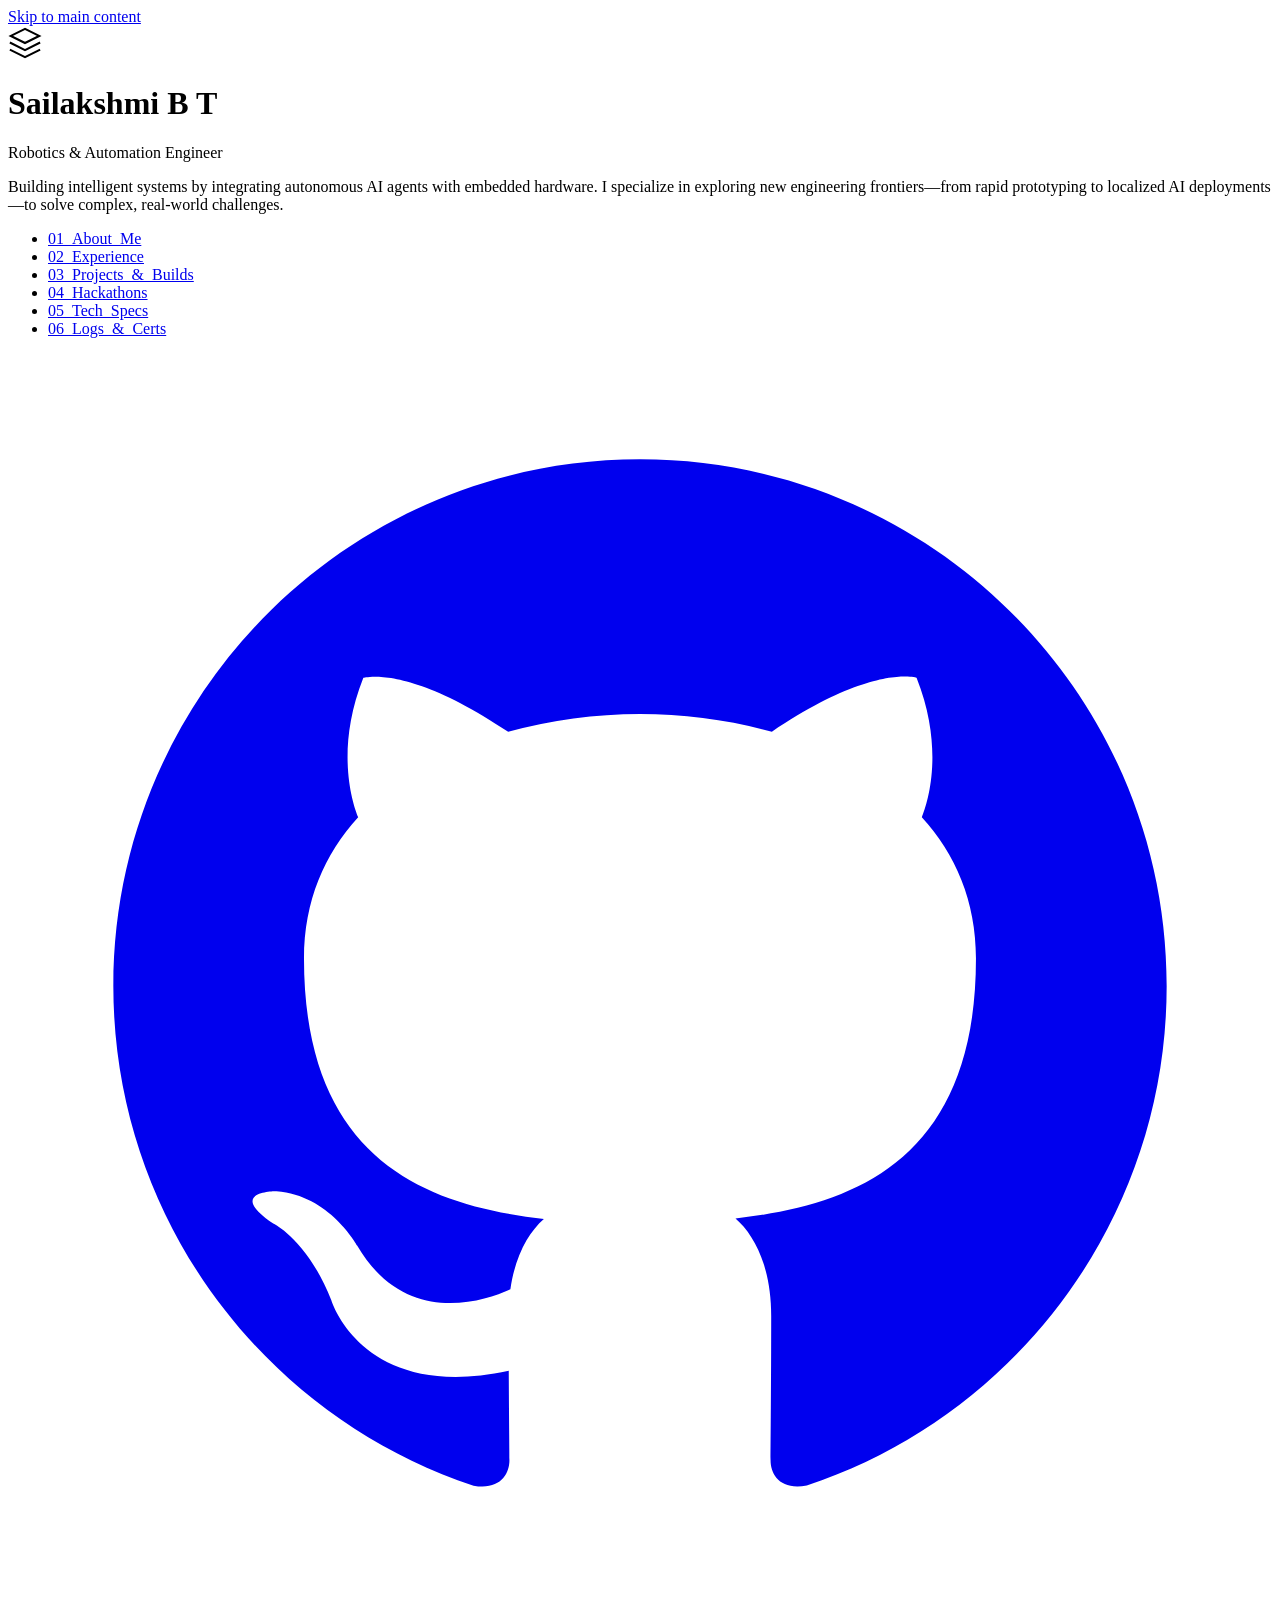
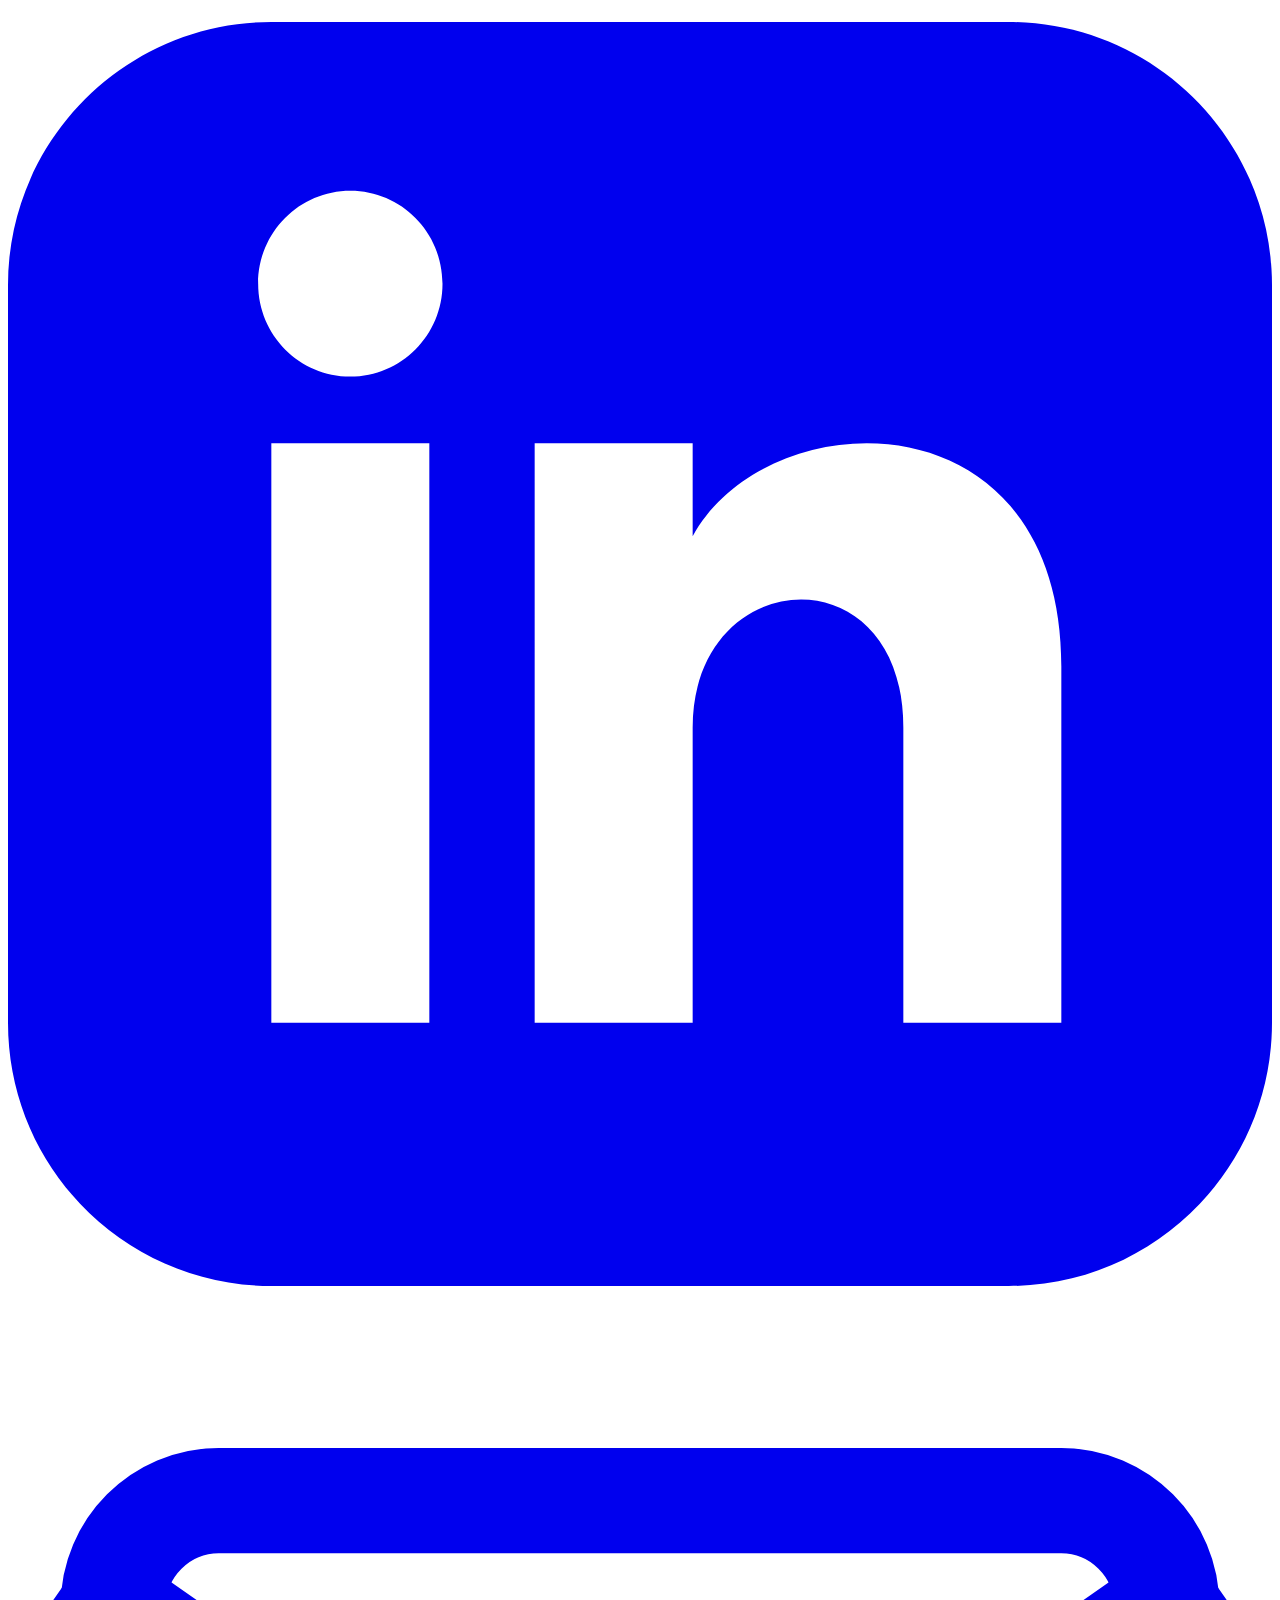
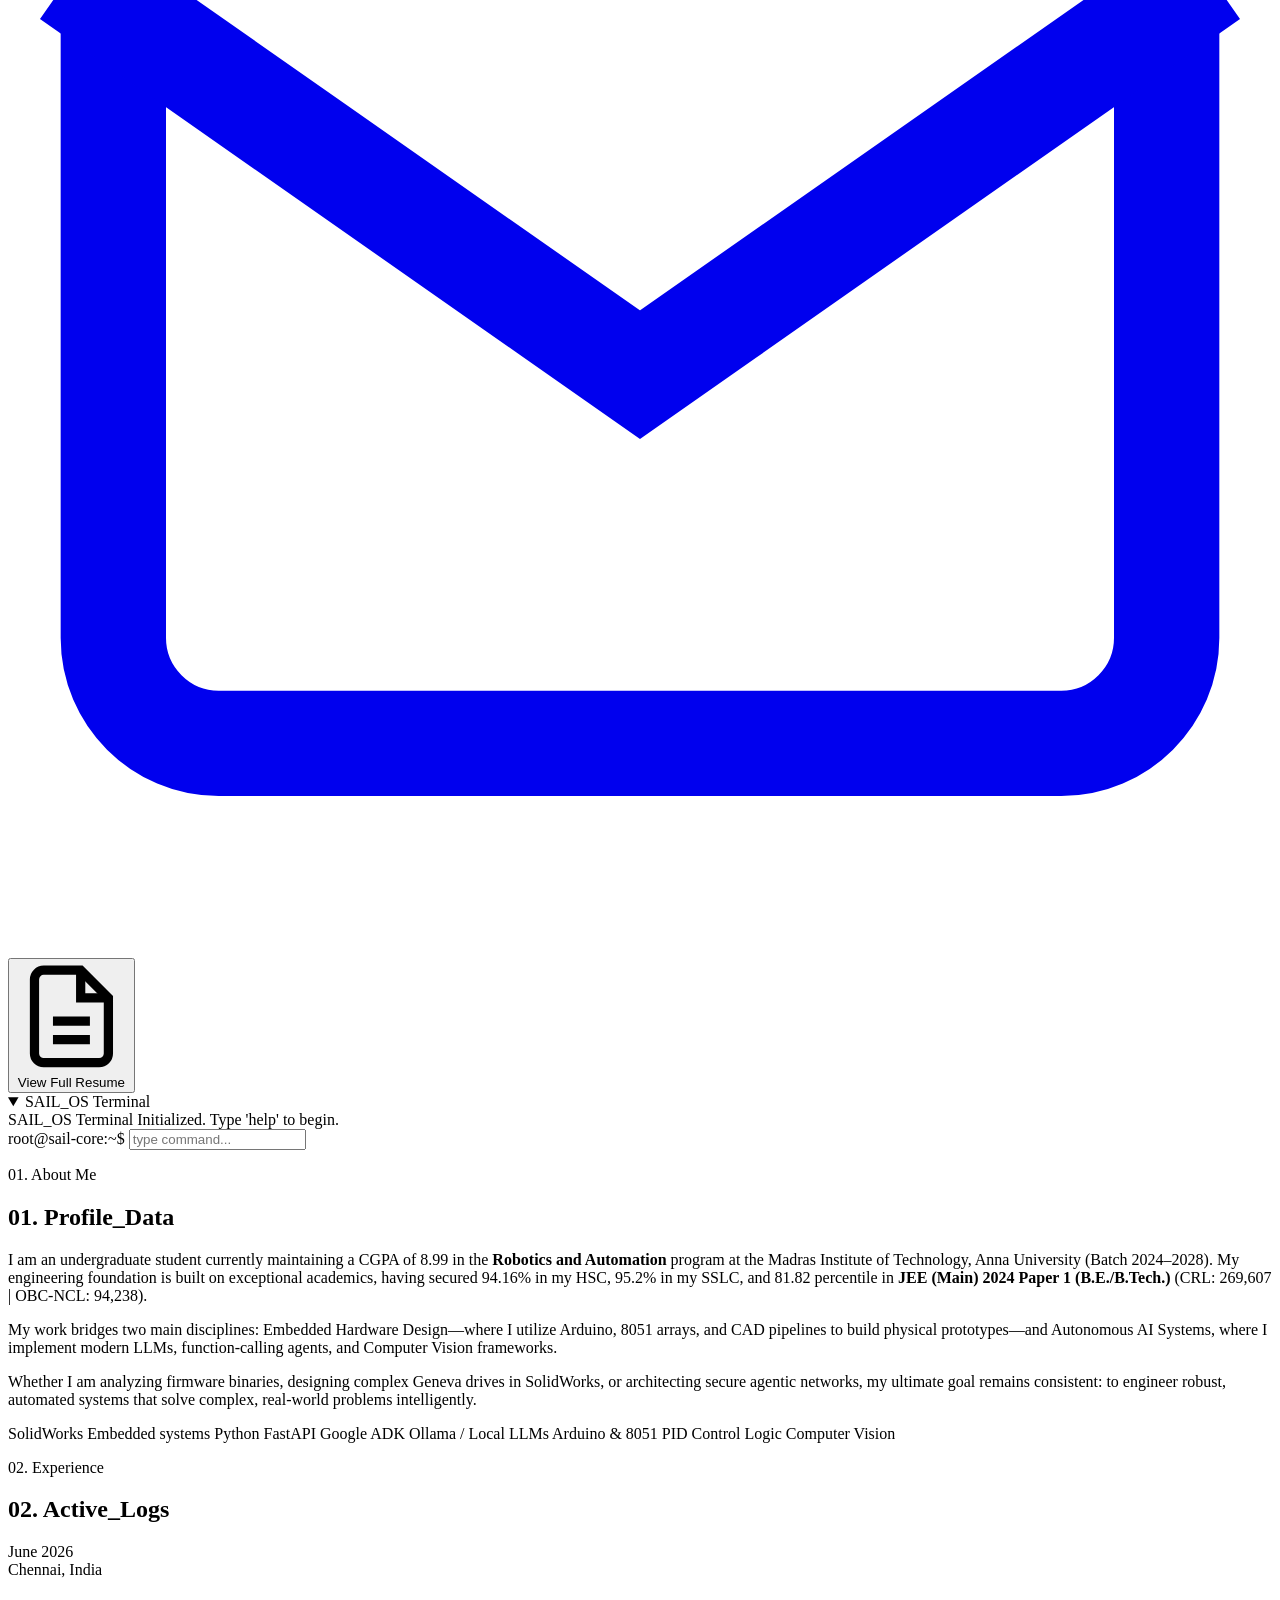
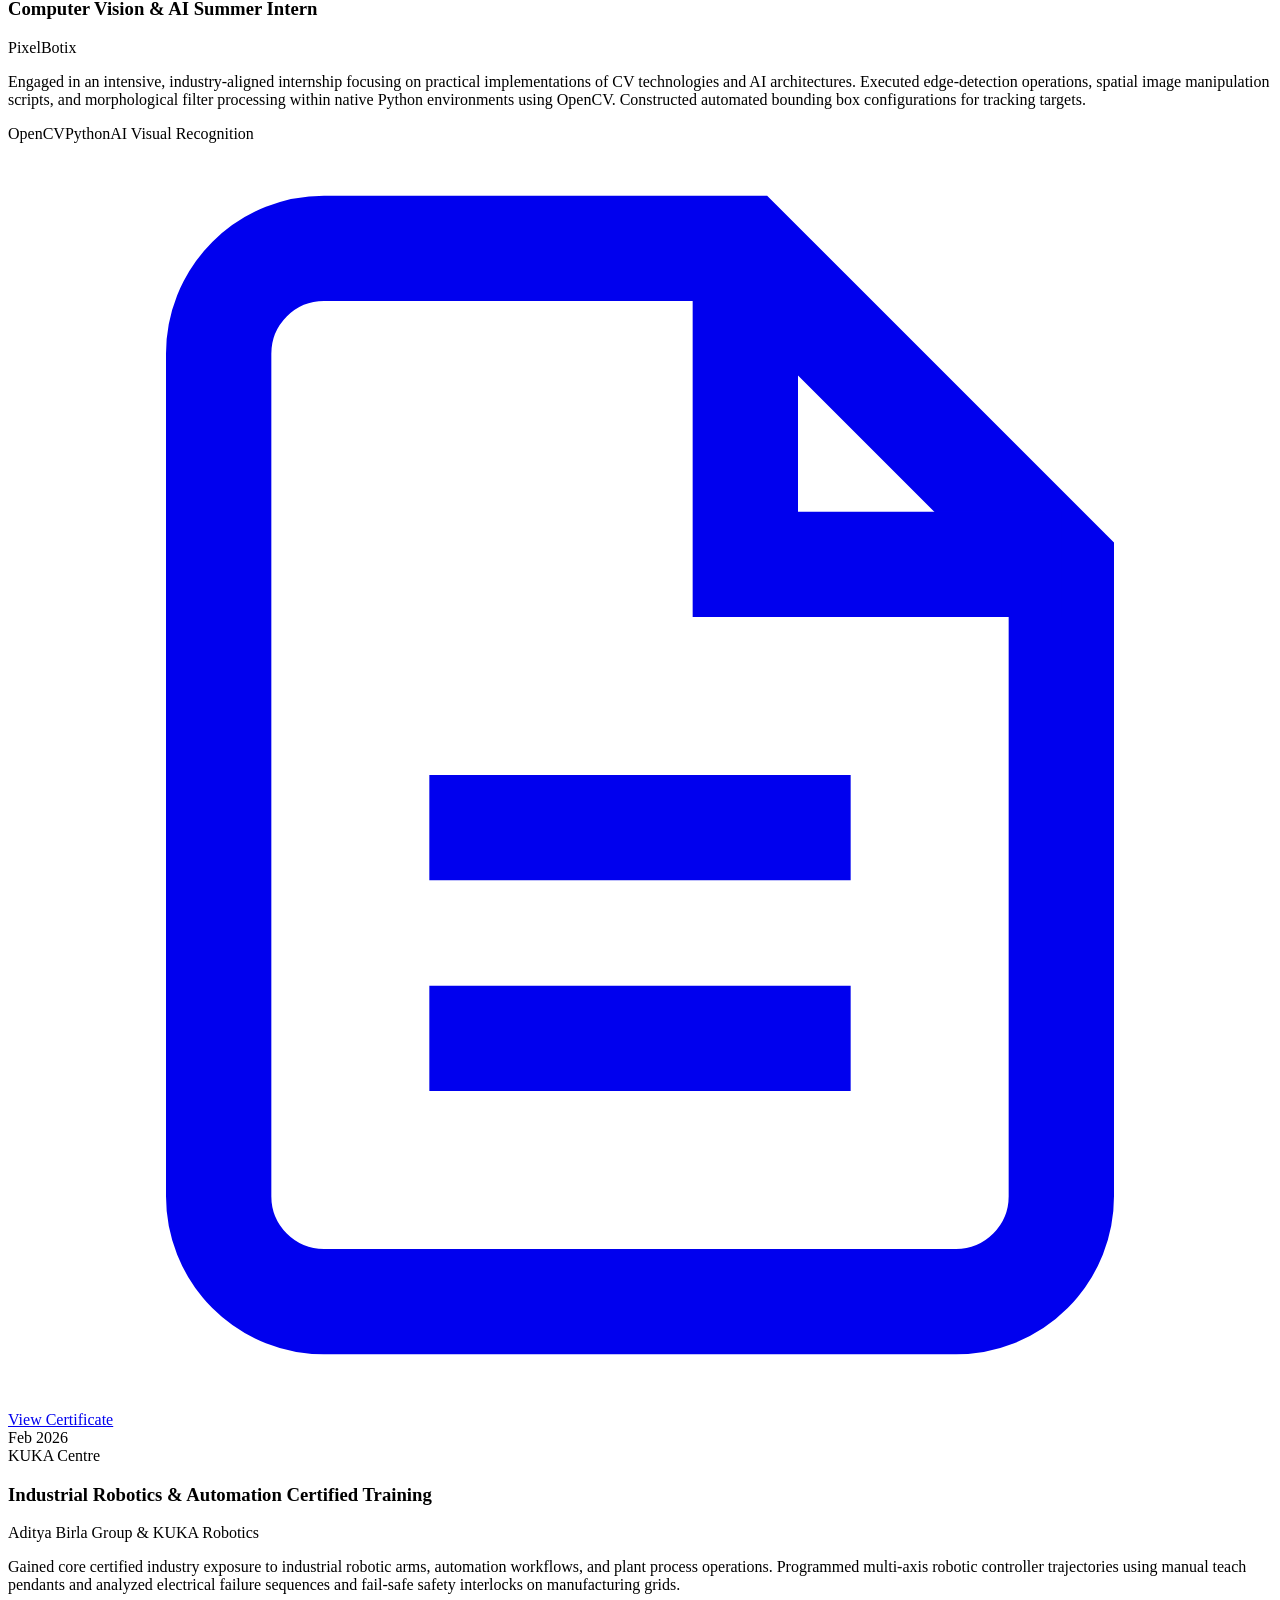
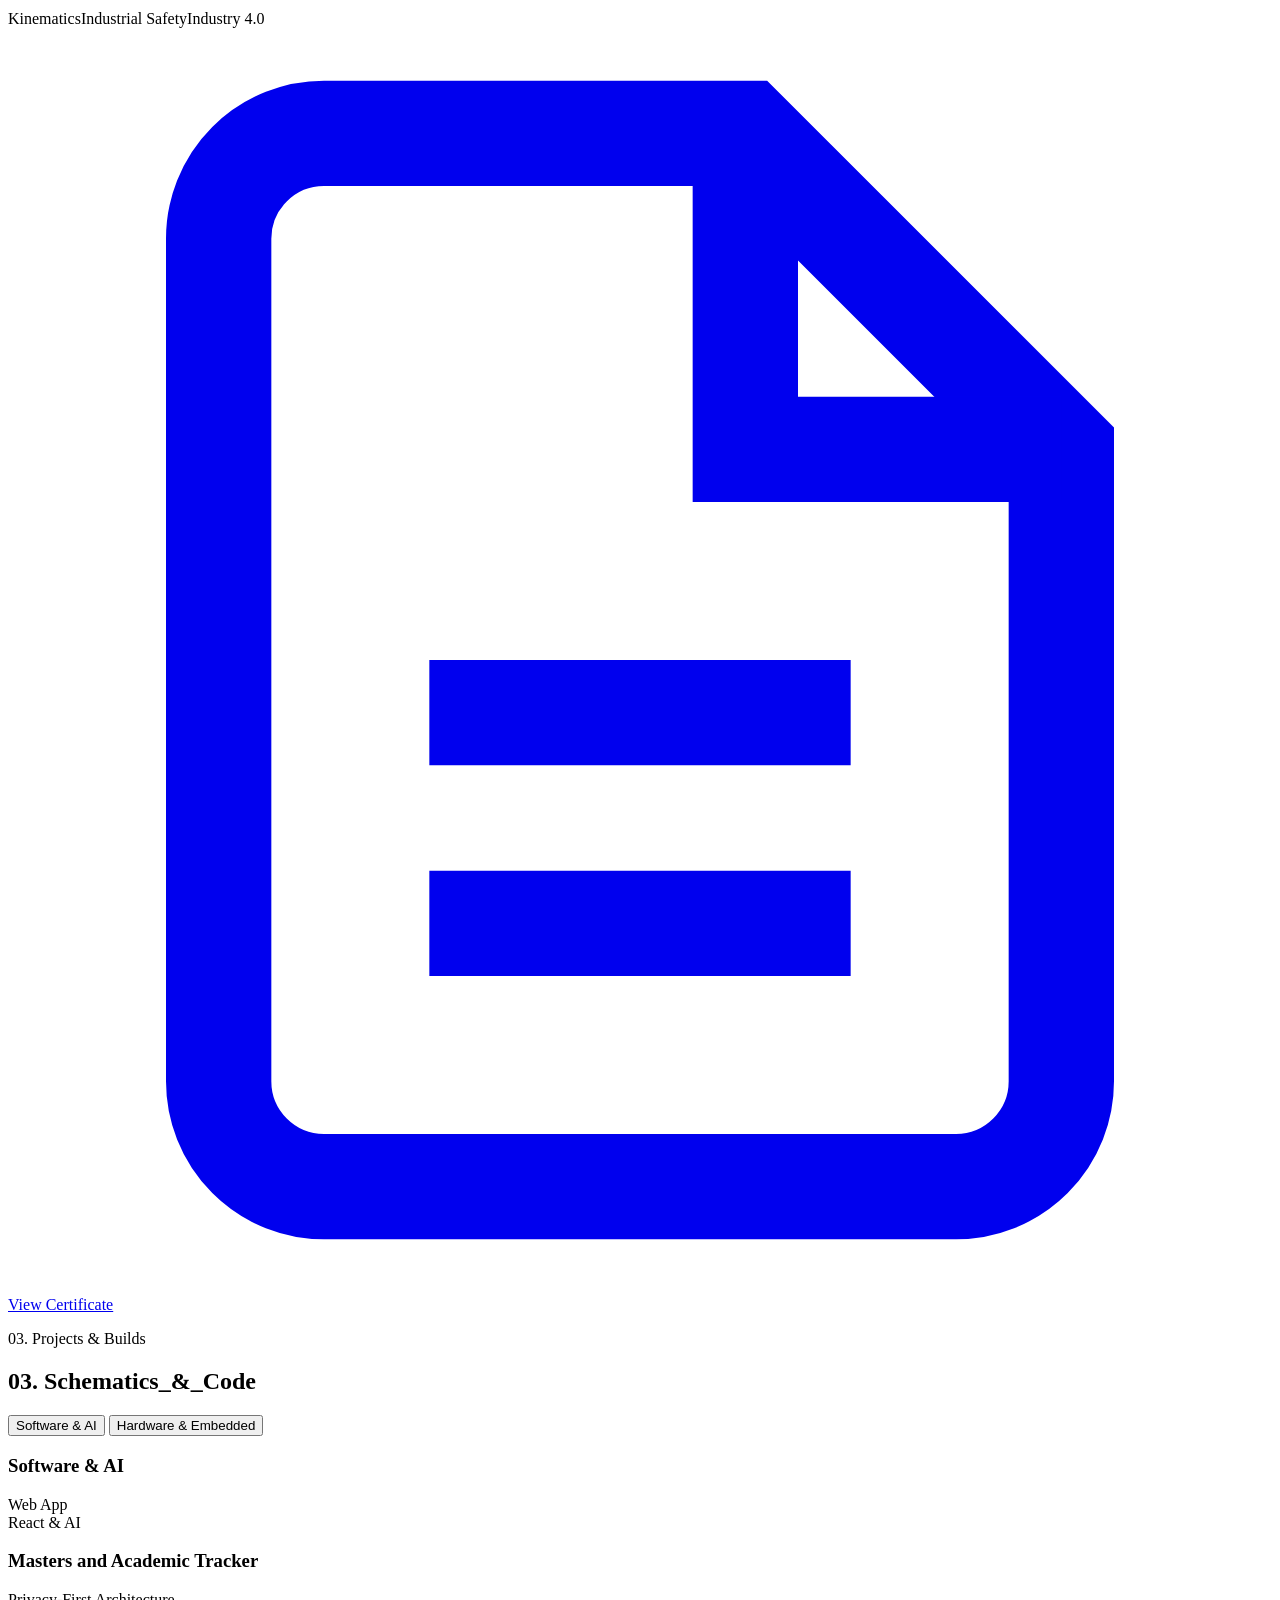
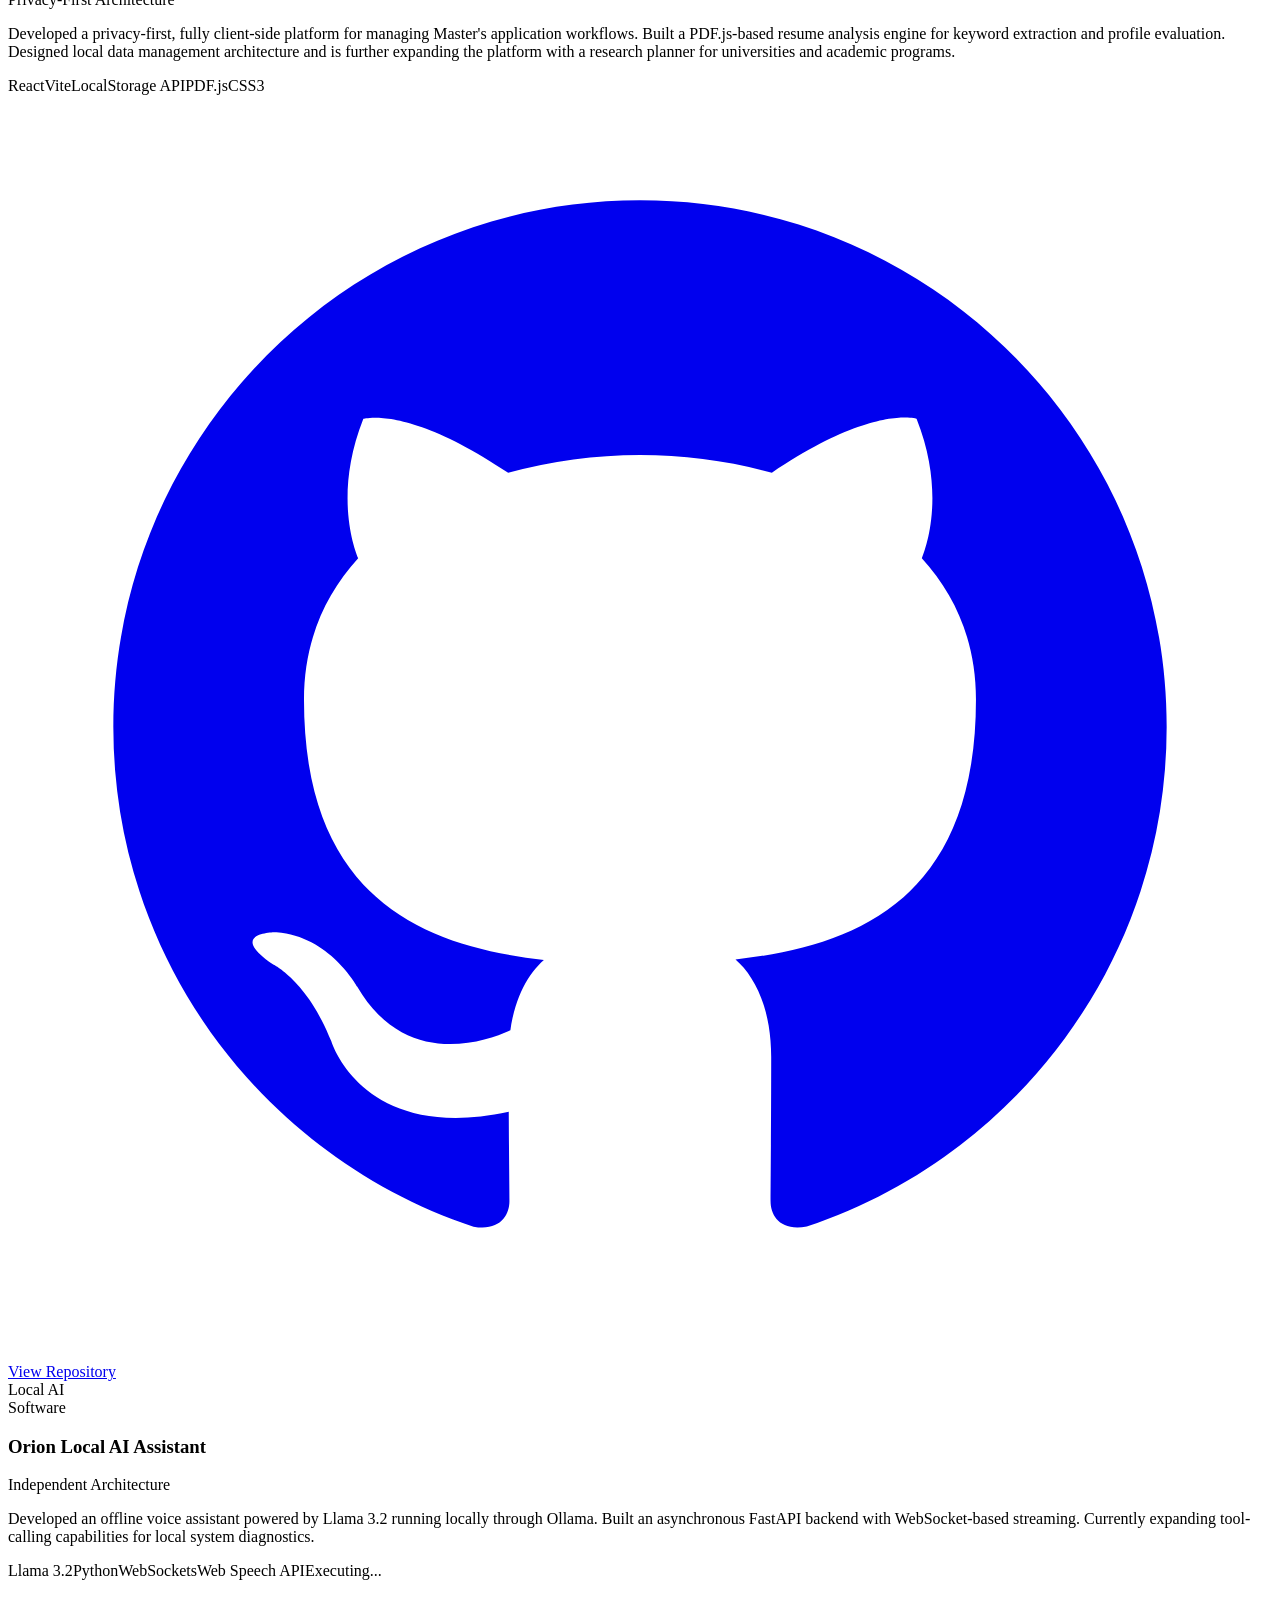
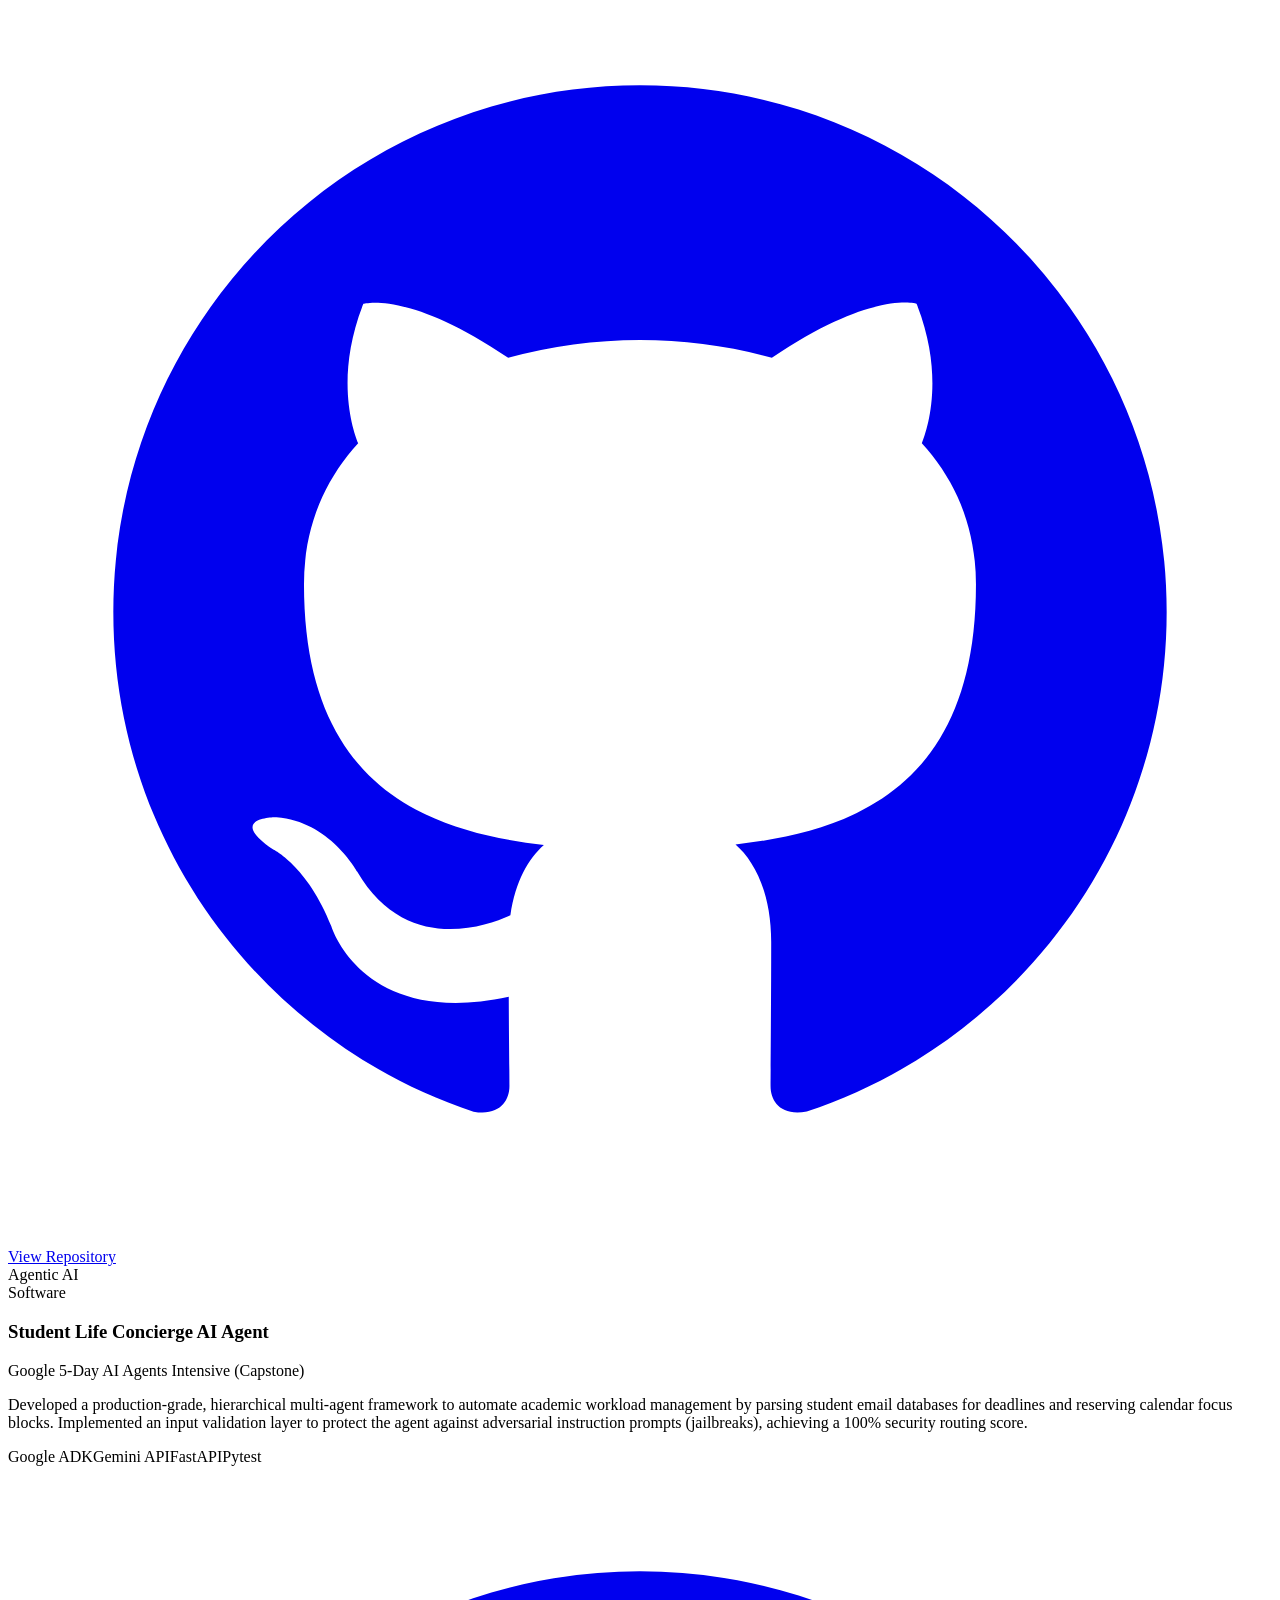
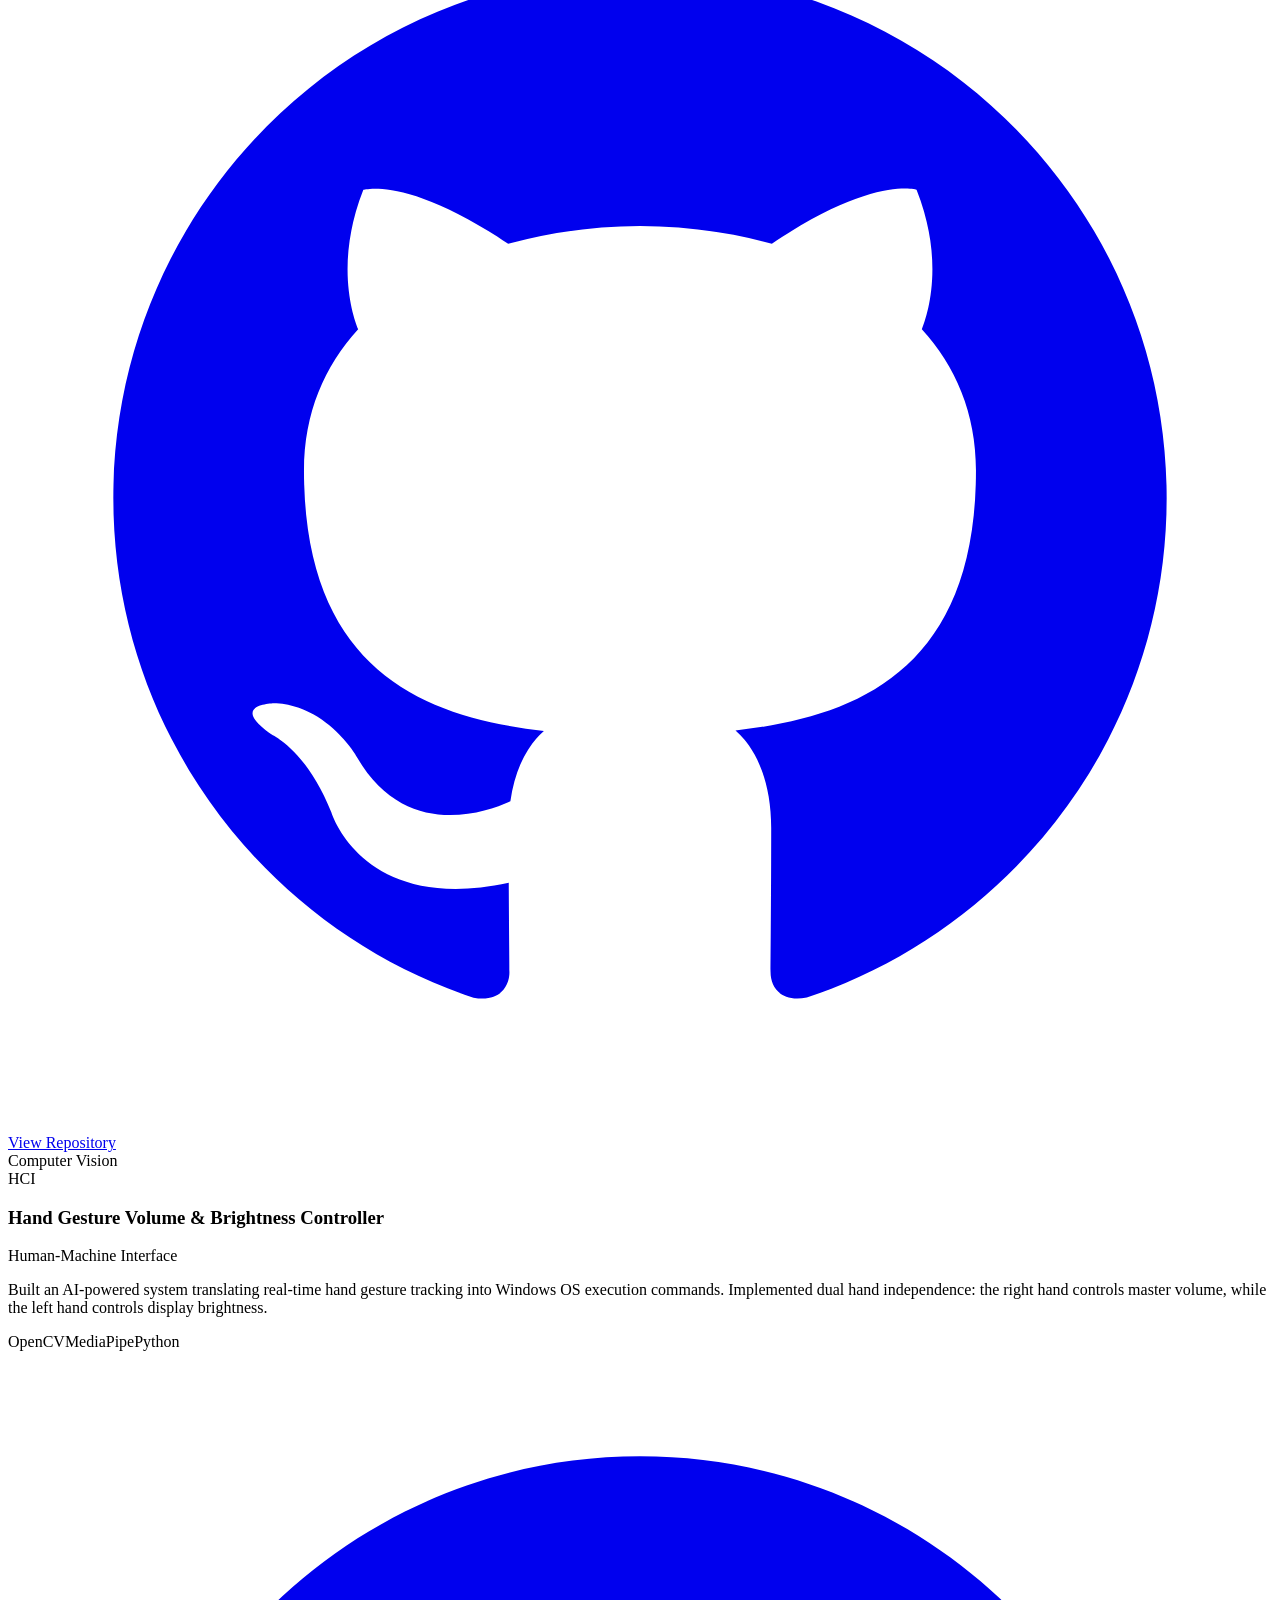
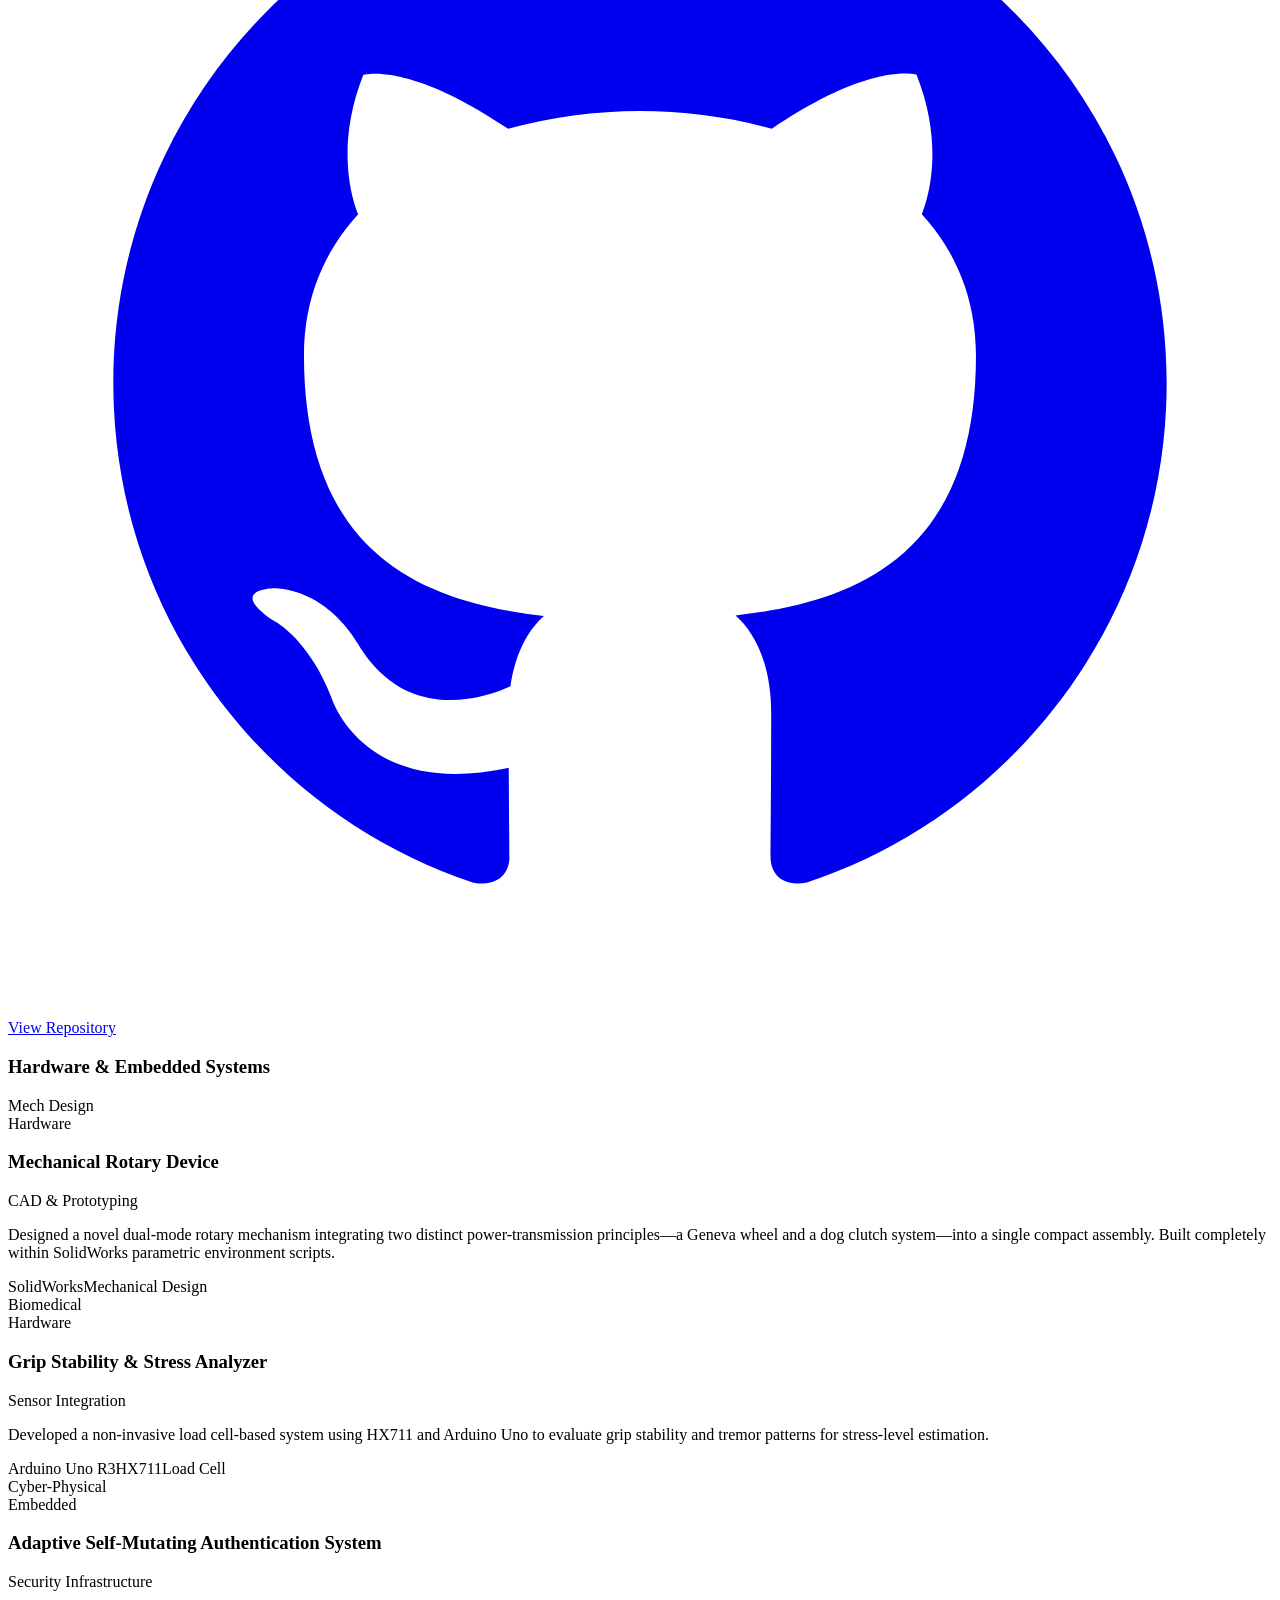
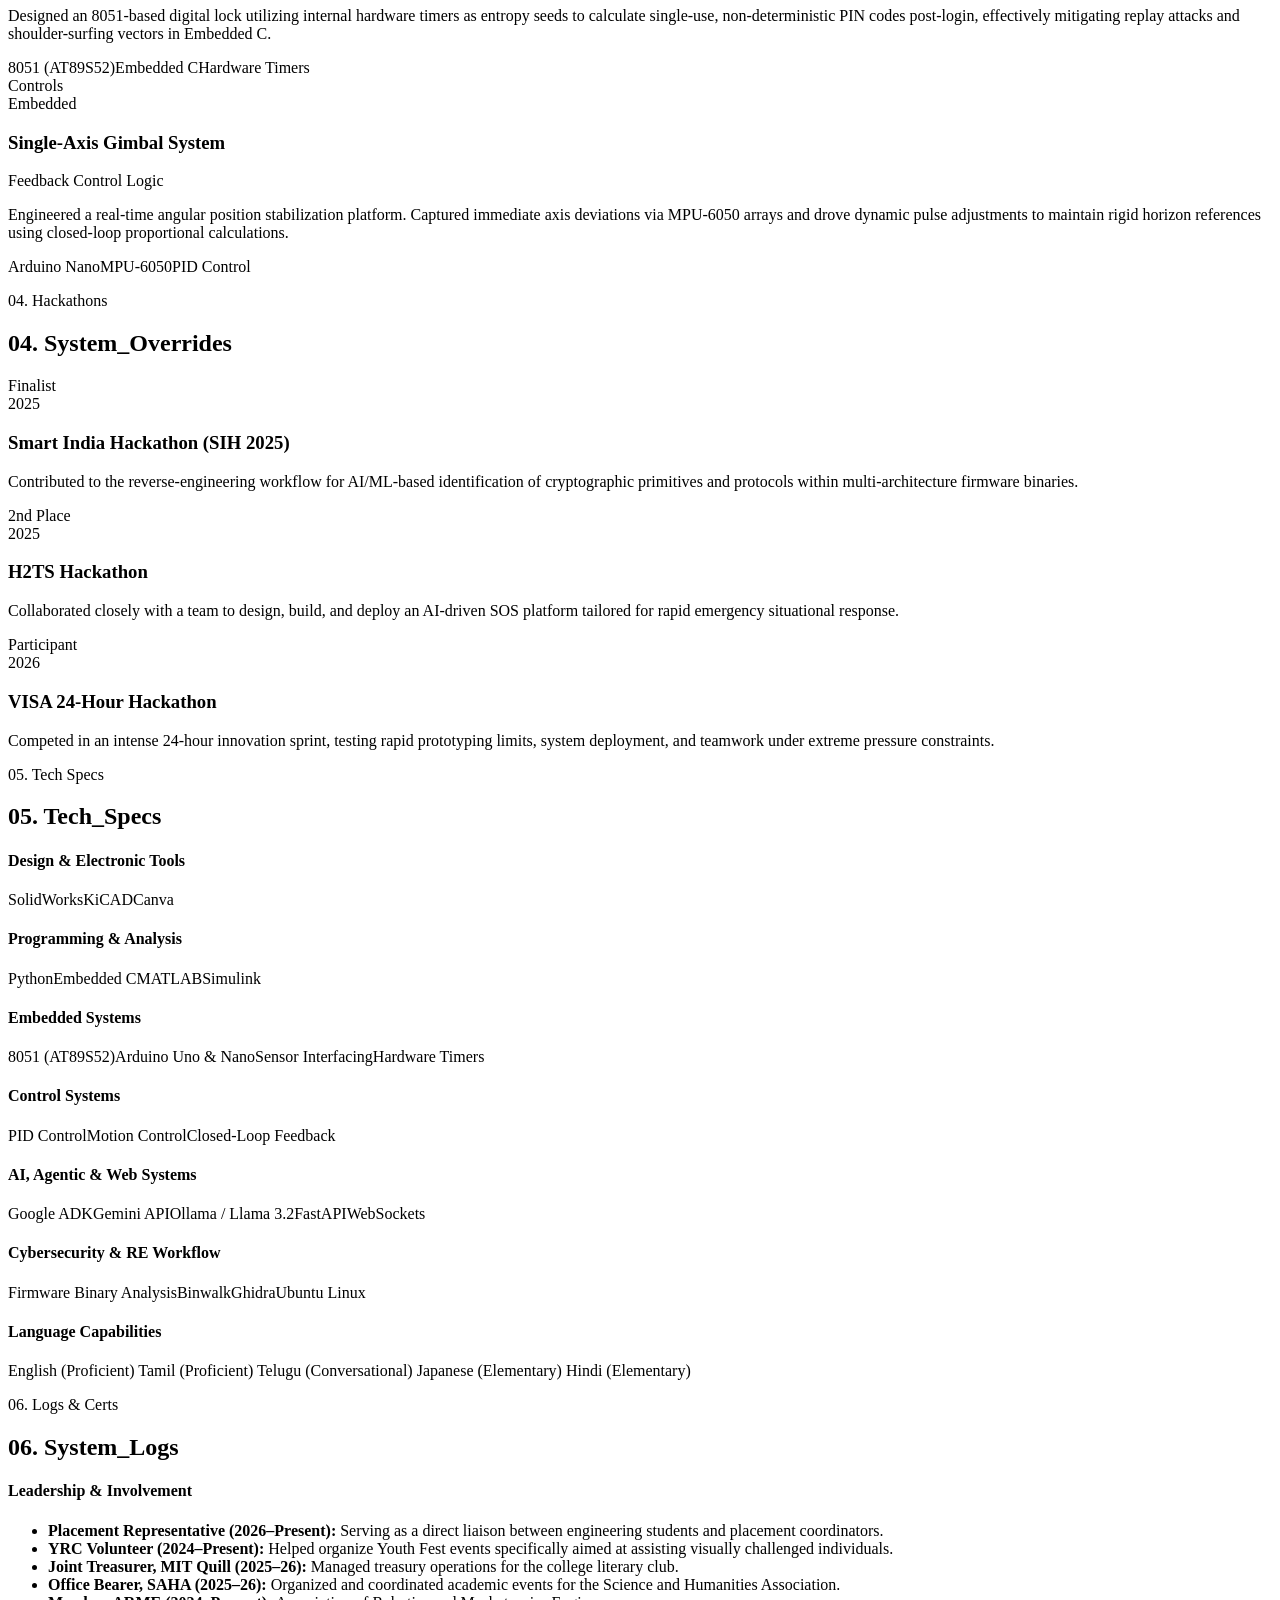
==== commit 928f6351: "Update index.html" ====
--- a/index.html
+++ b/index.html
@@ -4,563 +4,254 @@
 <meta charset="UTF-8" />
 <meta name="viewport" content="width=device-width, initial-scale=1.0" />
 <title>Sailakshmi's Portfolio - Cyber-Bio Tech</title>
+<meta name="description" content="Sailakshmi B T — Robotics & Automation Engineer. Embedded systems, autonomous AI agents and control systems." />
 <link rel="icon" type="image/jpg" href="favicon.jpg" />
 <link rel="preconnect" href="https://fonts.googleapis.com" />
 <link rel="preconnect" href="https://fonts.gstatic.com" crossorigin />
-<link href="https://fonts.googleapis.com/css2?family=Fira+Code:wght@400;700&family=Orbitron:wght@400;700;900&family=Rajdhani:wght@400;500;700&display=swap" rel="stylesheet">
-<style>
-  :root {
-    /* Cyber-Bio / Synth-Tech Palette */
-    --bg-main: #050914; 
-    --bg-surface: #0a1128; 
-    --bg-card: rgba(10, 17, 40, 0.7);
-    --bg-hover: rgba(0, 240, 255, 0.1); 
-    --text-main: #e0fbfc; 
-    --text-muted: #8d99ae; 
-    --cyan: #00f0ff; /* Neon Cyan */
-    --cyan-dim: rgba(0, 240, 255, 0.15);
-    --bio-green: #39ff14; /* Bio-luminescent Green */
-    --border: #1b263b; 
-    --shadow-sm: 0 4px 6px rgba(0,0,0,0.6);
-    --shadow-md: 0 10px 20px rgba(0, 0, 0, 0.8), 0 0 15px rgba(0, 240, 255, 0.2);
-  }
-
-  *, *::before, *::after { box-sizing: border-box; margin: 0; padding: 0; }
-  html { scroll-behavior: smooth; font-size: 16px; }
-
-  /* ── SEAMLESS CSS CURSOR ── */
-  body, html {
-    cursor: crosshair;
-  }
-  a, button, .nav-item, .tilt-card, .cert-link {
-    cursor: pointer !important;
-  }
-
-  body {
-    background: var(--bg-main);
-    color: var(--text-main);
-    font-family: 'Rajdhani', sans-serif;
-    line-height: 1.6;
-    -webkit-font-smoothing: antialiased;
-    background-image: 
-      linear-gradient(rgba(0, 240, 255, 0.03) 1px, transparent 1px),
-      linear-gradient(90deg, rgba(0, 240, 255, 0.03) 1px, transparent 1px);
-    background-size: 40px 40px;
-  }
-
-  /* ── MIDNIGHT SPOTLIGHT ── */
-  body::before {
-    content: ""; position: fixed; top: 0; left: 0; right: 0; bottom: 0;
-    background: radial-gradient(circle 600px at var(--mouse-x, 50vw) var(--mouse-y, 50vh), rgba(0, 240, 255, 0.05), transparent 80%);
-    pointer-events: none; z-index: 9000; transition: background 0.1s ease;
-  }
-
-  /* ── LAYOUT FRAMEWORK ── */
-  .layout-container {
-    max-width: 1200px;
-    margin: 0 auto;
-    padding: 0 2rem;
-    position: relative;
-    z-index: 10;
-  }
-
-  @media (min-width: 1024px) {
-    .layout-container { display: flex; justify-content: space-between; gap: 4rem; }
-    .left-pane {
-      width: 40%; position: sticky; top: 0; height: 100vh;
-      padding: 6rem 0; display: flex; flex-direction: column; justify-content: space-between;
-      overflow-y: auto;
-    }
-    .left-pane::-webkit-scrollbar { width: 0; }
-    .right-pane { width: 55%; padding: 6rem 0; }
-  }
-
-  @media (max-width: 1023px) {
-    .left-pane { padding: 4rem 0 2rem; }
-    .right-pane { padding: 2rem 0 4rem; }
-    .nav-links { display: flex; flex-wrap: wrap; gap: 1rem; margin-top: 2rem; margin-bottom: 2rem; }
-  }
-
-  /* ── ENIGMA CIPHER ── */
-  .cipher-text { opacity: 1; transition: opacity 0.4s ease; }
-  .cipher-text.loading { opacity: 0; }
-
-  /* ── LEFT PANE STYLES ── */
-  .hero-name {
-    font-family: 'Orbitron', sans-serif; font-size: clamp(2.8rem, 4vw, 3.5rem);
-    font-weight: 900; line-height: 1.1; color: var(--text-main); margin-bottom: 0.5rem; letter-spacing: 0.02em;
-    text-shadow: 0 0 10px rgba(0, 240, 255, 0.4);
-    display: block; 
-  }
-  .hero-role {
-    font-family: 'Fira Code', monospace; font-size: 1rem; color: var(--bio-green);
-    margin-bottom: 1.5rem; text-transform: uppercase; letter-spacing: 0.1em;
-  }
-  .hero-desc { color: var(--text-muted); font-size: 1.15rem; line-height: 1.7; max-width: 380px; margin-bottom: 2rem; }
-
-  .nav-links { display: flex; flex-direction: column; gap: 1.25rem; list-style: none; margin-top: 2rem; }
-  .nav-item {
-    display: flex; align-items: center; gap: 1rem; color: var(--text-muted);
-    font-family: 'Fira Code', monospace; font-size: 0.9rem; font-weight: 700;
-    text-transform: uppercase; letter-spacing: 0.15em; text-decoration: none; transition: all 0.3s ease;
-  }
-  .nav-item::before { content: ''; width: 30px; height: 2px; background: var(--border); transition: all 0.3s ease; }
-  .nav-item:hover, .nav-item.active { color: var(--cyan); transform: translateX(10px); text-shadow: 0 0 8px rgba(0, 240, 255, 0.5); }
-  .nav-item:hover::before, .nav-item.active::before { width: 60px; background: var(--cyan); box-shadow: 0 0 10px var(--cyan); }
-
-  .social-links { display: flex; align-items: center; gap: 1.25rem; margin-top: 3rem; margin-bottom: 1.5rem;}
-  .social-icon { color: var(--text-muted); transition: all 0.3s ease; display: inline-flex; }
-  .social-icon:hover { color: var(--bio-green); transform: translateY(-3px); filter: drop-shadow(0 0 5px var(--bio-green)); }
-  .social-icon svg { width: 22px; height: 22px; }
-
-  .btn-primary {
-    display: inline-flex; align-items: center; gap: 0.5rem; font-family: 'Fira Code', monospace;
-    font-size: 0.9rem; font-weight: 700; color: var(--bg-main); background: var(--cyan);
-    padding: 0.6rem 1.2rem; border-radius: 0px; border: 1px solid var(--cyan); text-transform: uppercase; text-decoration: none;
-    letter-spacing: 0.1em; transition: all 0.3s ease; outline: none; cursor: pointer;
-    box-shadow: 0 0 15px rgba(0, 240, 255, 0.3);
-  }
-  .btn-primary:hover { background: transparent; color: var(--cyan); transform: translateY(-2px); box-shadow: 0 0 25px rgba(0, 240, 255, 0.6); }
-
-  .btn-secondary {
-    display: inline-flex; align-items: center; gap: 0.4rem; font-family: 'Fira Code', monospace;
-    font-size: 0.8rem; font-weight: 700; color: var(--text-main); background: rgba(0, 240, 255, 0.05);
-    border: 1px solid var(--border); padding: 0.4rem 0.8rem; border-radius: 0px; text-transform: uppercase;
-    text-decoration: none; letter-spacing: 0.05em; transition: all 0.3s ease;
-  }
-  .btn-secondary:hover { border-color: var(--cyan); color: var(--bg-main); background: var(--cyan); box-shadow: 0 0 15px rgba(0, 240, 255, 0.4); }
-
-  .project-filter-switcher {
-    display: flex; flex-wrap: wrap; gap: 0.75rem; margin-bottom: 1.5rem;
-  }
-  .branch-btn {
-    display: inline-flex; align-items: center; justify-content: center;
-    font-family: 'Fira Code', monospace; font-size: 0.8rem; font-weight: 700;
-    color: var(--text-main); background: transparent; border: 1px solid var(--border);
-    padding: 0.55rem 1rem; border-radius: 0px; text-transform: uppercase;
-    letter-spacing: 0.1em; cursor: pointer; transition: all 0.25s ease;
-  }
-  .branch-btn:hover { color: var(--cyan); border-color: var(--cyan); background: var(--cyan-dim); }
-  .branch-btn.active { background: var(--cyan); border-color: var(--cyan); color: var(--bg-main); box-shadow: 0 0 10px rgba(0, 240, 255, 0.4); }
-
-  .project-branch-group { display: none; }
-  .project-branch-group.active { display: block; }
-
-  .cert-link {
-    display: inline-flex; align-items: center; gap: 0.4rem; font-family: 'Fira Code', monospace;
-    font-size: 0.8rem; font-weight: 700; color: var(--bio-green); background: rgba(57, 255, 20, 0.05);
-    border: 1px solid rgba(57, 255, 20, 0.3); padding: 0.4rem 0.8rem; border-radius: 0px;
-    text-decoration: none; transition: all 0.3s ease; margin-right: 0.5rem; margin-bottom: 0.5rem;
-  }
-  .cert-link:hover { background: rgba(57, 255, 20, 0.15); border-color: var(--bio-green); transform: translateY(-1px); box-shadow: 0 0 10px rgba(57, 255, 20, 0.2); }
-
-  /* ── RIGHT PANE STYLES ── */
-  section { margin-bottom: 6rem; scroll-margin-top: 6rem; }
-  .section-eyebrow {
-    display: none; font-family: 'Fira Code', monospace; font-size: 0.85rem; color: var(--cyan);
-    text-transform: uppercase; letter-spacing: 0.1em; margin-bottom: 1.5rem; position: sticky;
-    top: 0; background: rgba(5, 9, 20, 0.95); backdrop-filter: blur(10px); padding: 1rem 0; z-index: 20;
-    border-bottom: 1px solid var(--border);
-  }
-  @media (max-width: 1023px) { .section-eyebrow { display: block; } }
-
-  .right-pane section { display: none; opacity: 0; }
-  .right-pane section.active-section { display: block; animation: fadeSlideUp 0.6s cubic-bezier(0.22, 1, 0.36, 1) forwards; }
-
-  @keyframes fadeSlideUp {
-    from { opacity: 0; transform: translateY(20px); filter: blur(5px); }
-    to { opacity: 1; transform: translateY(0); filter: blur(0); }
-  }
-
-  .section-title {
-    font-family: 'Orbitron', sans-serif; font-size: clamp(2rem, 3vw, 2.5rem);
-    font-weight: 900; color: var(--text-main); margin-bottom: 2rem; line-height: 1.2;
-    border-bottom: 2px solid var(--border); padding-bottom: 1rem;
-    position: relative;
-  }
-  .section-title::after {
-    content: ''; position: absolute; bottom: -2px; left: 0; width: 60px; height: 2px; background: var(--cyan);
-    box-shadow: 0 0 10px var(--cyan);
-  }
-  
-  .subsection-title {
-    font-family: 'Fira Code', monospace; font-size: 1rem; color: var(--cyan);
-    letter-spacing: 0.1em; text-transform: uppercase; margin: 3rem 0 1.5rem;
-    display: flex; align-items: center; gap: 0.75rem;
-  }
-  .subsection-title::after {
-    content: ""; flex: 1; height: 1px; background: linear-gradient(90deg, var(--border), transparent);
-  }
-
-  .text-content p { color: var(--text-muted); font-size: 1.15rem; line-height: 1.8; margin-bottom: 1.5rem; text-align: justify;}
-  .highlight { color: var(--text-main); font-weight: 700; text-shadow: 0 0 5px rgba(255,255,255,0.3); }
-
-  /* ── 3D CYBER TILT CARDS ── */
-  .tilt-card {
-    display: grid; grid-template-columns: 1fr; gap: 1rem;
-    padding: 1.5rem; margin-bottom: 1.5rem; border-radius: 0px;
-    background: rgba(10, 17, 40, 0.4); border: 1px solid var(--border);
-    transition: transform 0.1s ease, background 0.3s ease, border-color 0.3s ease;
-    text-decoration: none; position: relative; overflow: hidden; transform-style: preserve-3d;
-  }
-  @media (min-width: 640px) { .tilt-card { grid-template-columns: 130px 1fr; gap: 1.5rem; } }
-  
-  .tilt-card:hover { background: var(--bg-card); border-color: var(--cyan); box-shadow: var(--shadow-md); }
-  .tilt-card::before {
-    content: ''; position: absolute; top: 0; left: 0; right: 0; bottom: 0;
-    background: linear-gradient(105deg, transparent 20%, rgba(0, 240, 255, 0.1) 25%, rgba(0, 240, 255, 0.02) 30%, transparent 40%);
-    background-size: 200% 200%; background-position: var(--glare-x, 100%) var(--glare-y, 100%);
-    pointer-events: none; transition: background-position 0.1s ease; z-index: 2;
-  }
-  .tilt-card-content { transform: translateZ(30px); display: contents; } 
-
-  .card-meta {
-    font-family: 'Fira Code', monospace; font-size: 0.85rem; color: var(--bio-green);
-    text-transform: uppercase; margin-top: 0.25rem; line-height: 1.5; font-weight: 700;
-  }
-  .card-body h3 {
-    font-family: 'Orbitron', sans-serif; font-size: 1.3rem; font-weight: 700;
-    color: var(--text-main); margin-bottom: 0.4rem; transition: color 0.2s; letter-spacing: 0.05em;
-  }
-  .tilt-card:hover .card-body h3 { color: var(--cyan); }
-  .card-body .org { font-family: 'Fira Code', monospace; color: var(--text-muted); margin-bottom: 0.75rem; display: block; font-size: 0.9rem; text-transform: uppercase; }
-  .card-body p { font-size: 1.05rem; color: var(--text-muted); line-height: 1.6; margin-bottom: 1rem; }
-
-  /* ── TAGS & LISTS ── */
-  .tags-wrapper { display: flex; flex-wrap: wrap; gap: 0.5rem; }
-  .tag {
-    font-family: 'Fira Code', monospace; font-size: 0.75rem; color: var(--cyan);
-    background: var(--cyan-dim); padding: 0.3rem 0.6rem; border-radius: 0px; border: 1px solid rgba(0, 240, 255, 0.3);
-  }
-
-  .skill-grid { display: grid; grid-template-columns: 1fr; gap: 1rem; }
-  @media (min-width: 640px) { .skill-grid { grid-template-columns: 1fr 1fr; } }
-  .skill-category { margin-bottom: 1.5rem; }
-  .skill-category h4 { font-family: 'Orbitron', sans-serif; font-size: 1.1rem; color: var(--text-main); margin-bottom: 0.5rem; letter-spacing: 0.05em;}
-  .skill-category::before { content: ''; display: block; width: 30px; height: 2px; background: var(--bio-green); margin-bottom: 0.75rem; box-shadow: 0 0 5px var(--bio-green); }
-
-  .simple-list { list-style: none; padding: 0; }
-  .simple-list li {
-    font-size: 1.05rem; color: var(--text-muted); margin-bottom: 0.75rem;
-    padding-left: 1.5rem; position: relative;
-  }
-  .simple-list li::before {
-    content: ">"; font-family: 'Fira Code', monospace; position: absolute; left: 0; color: var(--cyan); font-weight: 900;
-  }
-
-  /* ── RESUME VIEWER MODAL ── */
-  .resume-fullscreen {
-    display: none; position: fixed; inset: 0; z-index: 15000; background: var(--bg-main); flex-direction: column; animation: fadeInSub 0.4s ease;
-  }
-  .resume-fullscreen.active { display: flex; }
-  @keyframes fadeInSub { from { opacity: 0; filter: blur(10px); } to { opacity: 1; filter: blur(0); } }
-  .resume-toolbar { height: 70px; display: flex; align-items: center; justify-content: space-between; padding: 0 1.5rem; background: var(--bg-surface); border-bottom: 1px solid var(--cyan); box-shadow: 0 0 15px rgba(0,240,255,0.2); }
-  .resume-pdf-container { flex: 1; position: relative; width: 100%; height: 100%; overflow: hidden; }
-  .resume-pdf-container iframe { width: 100%; height: 100%; border: none; position: absolute; inset: 0; background: var(--bg-main); }
-  .back-text-btn { background: none; border: none; color: var(--text-main); font-family: 'Fira Code', monospace; font-weight: 700; text-transform: uppercase; cursor: pointer; display: flex; align-items: center; gap: 0.5rem; transition: all 0.3s ease; }
-  .back-text-btn:hover { color: var(--cyan); text-shadow: 0 0 8px var(--cyan); }
-
-  /* ── FOOTER ── */
-  footer {
-    border-top: 1px solid var(--border); padding-top: 2rem; margin-top: 4rem;
-    font-family: 'Fira Code', monospace; font-size: 0.85rem; color: var(--text-muted); text-align: center;
-  }
-  footer span { color: var(--cyan); font-weight: 700; text-shadow: 0 0 5px rgba(0, 240, 255, 0.4); }
-
-  /* ── SYSTEM COMMAND LINE TERMINAL CLI WIDGET ── */
-  .terminal-card {
-    background-color: rgba(5, 9, 20, 0.95);
-    border: 1px solid var(--border);
-    border-left: 3px solid var(--cyan);
-    border-radius: 0px;
-    padding: 1.5rem 1rem 1rem;
-    font-family: 'Fira Code', monospace;
-    font-size: 0.85rem;
-    margin-top: 2rem;
-    position: relative;
-    box-shadow: 0 0 20px rgba(0, 0, 0, 0.8);
-  }
-  .terminal-card::before { content: 'SYS_TERM // SAIL_OS // ROOT ACCESS'; position: absolute; top: -10px; left: 10px; font-size: 0.75rem; color: var(--bg-main); background: var(--cyan); padding: 2px 8px; font-weight: 700; }
-  
-  .terminal-output { height:160px; overflow-y:auto; margin-top:0.5rem; margin-bottom:0.6rem; padding-right:6px; }
-  .terminal-output::-webkit-scrollbar { width: 4px; }
-  .terminal-output::-webkit-scrollbar-thumb { background: var(--cyan); }
-  
-  .terminal-line { margin-bottom:0.4rem; white-space:pre-wrap; color:var(--text-muted); }
-  .terminal-line.cmd { color: var(--text-main); font-weight:700; }
-  .terminal-line.system { color: var(--bio-green); }
-  .terminal-line.error { color:#ff003c; text-shadow: 0 0 5px rgba(255,0,60,0.5); }
-  .terminal-line.success { color:var(--cyan); }
-
-  .terminal-input-row { display:flex; gap:0.6rem; align-items:center; border-top:1px dashed var(--border); padding-top:0.75rem; }
-  .terminal-prompt { color: var(--cyan); min-width:180px; font-weight:700; }
-  .terminal-input { background:transparent; border:none; outline:none; color:var(--text-main); font-family:'Fira Code', monospace; flex:1; caret-color:var(--bio-green); }
-
-  /* ── INTRO OVERLAY / LANDING SCREEN ── */
-  .intro-overlay { position: fixed; inset: 0; background: rgba(5, 9, 20, 0.98); backdrop-filter: blur(5px); display:flex; align-items:center; justify-content:center; z-index:20000; transition: opacity 0.35s ease, visibility 0.35s; padding: 1.5rem; }
-  .intro-overlay.hidden { opacity:0; visibility:hidden; pointer-events:none; }
-  .intro-card { background: transparent; border: 1px solid var(--cyan); padding: 3rem 2.25rem; border-radius: 0px; text-align:center; max-width:680px; width: 100%; box-shadow: 0 0 30px rgba(0, 240, 255, 0.15); display: flex; flex-direction: column; align-items: center; gap: 1rem; position: relative; }
-  .intro-card::before, .intro-card::after { content: ''; position: absolute; width: 20px; height: 20px; border: 2px solid var(--cyan); }
-  .intro-card::before { top: -2px; left: -2px; border-right: none; border-bottom: none; }
-  .intro-card::after { bottom: -2px; right: -2px; border-left: none; border-top: none; }
-  
-  .intro-emblem { width:80px; height:80px; margin: 0 auto 0; display:flex; align-items:center; justify-content:center; border-radius:0%; background: rgba(0, 240, 255, 0.05); border:1px solid var(--cyan); opacity: 0; transform: translateY(10px); animation: fadeUp 0.8s ease forwards 0.1s; box-shadow: inset 0 0 15px rgba(0, 240, 255, 0.2); }
-  .intro-card h1 { font-family: 'Orbitron', sans-serif; font-size: clamp(1.8rem, 2.6vw, 2.5rem); margin: 0; color: var(--text-main); letter-spacing: 0.05em; opacity: 0; transform: translateY(12px); animation: fadeUp 0.8s ease forwards 0.2s; text-shadow: 0 0 10px rgba(0, 240, 255, 0.3); }
-  .intro-card p { font-family: 'Fira Code', monospace; color: var(--bio-green); margin: 0; font-size: 1rem; max-width: 580px; line-height: 1.7; opacity: 0; transform: translateY(12px); animation: fadeUp 0.8s ease forwards 0.35s; }
-  .intro-sub { color: var(--text-muted); font-size:0.9rem; margin: 0; display: inline-flex; align-items: center; justify-content: center; gap: 0.2rem; flex-wrap: wrap; opacity: 0; transform: translateY(12px); animation: fadeUp 0.8s ease forwards 0.5s; font-family: 'Fira Code', monospace; }
-  .intro-sub-text { opacity: 0; display: inline-block; }
-  .intro-card .btn-primary { margin-top: 1.5rem; opacity: 0; transform: translateY(16px); animation: fadeUp 0.8s ease forwards 0.65s; }
-
-  @keyframes fadeUp {
-    from { opacity: 0; transform: translateY(16px); }
-    to { opacity: 1; transform: translateY(0); }
-  }
-</style>
+<link href="https://fonts.googleapis.com/css2?family=Space+Grotesk:wght@500;600;700&family=Inter:wght@400;500;600;700&family=JetBrains+Mono:wght@400;500;700&display=swap" rel="stylesheet">
+<link rel="stylesheet" href="style.css" />
 </head>
 <body>
 
-  <div id="introOverlay" class="intro-overlay" role="dialog" aria-modal="true">
-    <div class="intro-card">
-      <div class="intro-emblem" aria-hidden="true">
-        <svg width="40" height="40" viewBox="0 0 24 24" fill="none" stroke="var(--cyan)" stroke-width="1.5" stroke-linecap="square"><path d="M12 2L2 7l10 5 10-5-10-5zM2 17l10 5 10-5M2 12l10 5 10-5"/></svg>
-      </div>
-      <h1>SYS_BOOT // SAILAKSHMI</h1>
-      <p data-typed="Initializing hardware protocols... Connecting to neural network... Portfolio ready.">Initializing hardware protocols... Connecting to neural network... Portfolio ready.</p>
-      <div class="intro-sub"><span class="intro-sub-text" data-text="Press Enter or click to execute primary interface."></span></div>
-      <button id="enterBtn" class="btn-primary">Execute [Enter]</button>
-    </div>
+<a class="skip-link" href="#main-content">Skip to main content</a>
+
+<!-- Page loader -->
+<div id="loader" class="loader" aria-hidden="true">
+  <div class="loader-mark">
+    <svg width="34" height="34" viewBox="0 0 24 24" fill="none" stroke="currentColor" stroke-width="1.5" stroke-linecap="square"><path d="M12 2L2 7l10 5 10-5-10-5zM2 17l10 5 10-5M2 12l10 5 10-5"/></svg>
   </div>
-
-<div class="layout-container">
-  
-  <header class="left-pane">
-    <div>
-      <h1 class="hero-name cipher-text" data-original="Sailakshmi B T">Sailakshmi B T</h1>
-      <div class="hero-role">Robotics & Automation Engineer</div>
+  <div class="loader-bar"><span></span></div>
+</div>
+
+<!-- Scroll progress indicator -->
+<div class="progress-rail" aria-hidden="true"><div id="progressBar" class="progress-bar"></div></div>
+
+<div class="shell">
+
+  <header class="sidebar" id="sidebar">
+    <div class="sidebar-top">
+      <h1 class="hero-name" id="heroName">Sailakshmi B T</h1>
+      <p class="hero-role">Robotics &amp; Automation Engineer</p>
       <p class="hero-desc">Building intelligent systems by integrating autonomous AI agents with embedded hardware. I specialize in exploring new engineering frontiers—from rapid prototyping to localized AI deployments—to solve complex, real-world challenges.</p>
-      
-      <nav>
+
+      <nav class="side-nav" aria-label="Section navigation">
         <ul class="nav-links">
-          <li><a href="#about" class="nav-item active">01_About_Me</a></li>
+          <li><a href="#about" class="nav-item">01_About_Me</a></li>
           <li><a href="#experience" class="nav-item">02_Experience</a></li>
-          <li><a href="#projects" class="nav-item">03_Projects_&_Builds</a></li>
+          <li><a href="#projects" class="nav-item">03_Projects_&amp;_Builds</a></li>
           <li><a href="#hackathons" class="nav-item">04_Hackathons</a></li>
           <li><a href="#skills" class="nav-item">05_Tech_Specs</a></li>
-          <li><a href="#leadership" class="nav-item">06_Logs_&_Certs</a></li>
+          <li><a href="#leadership" class="nav-item">06_Logs_&amp;_Certs</a></li>
         </ul>
       </nav>
     </div>
 
-    <div>
+    <div class="sidebar-bottom">
       <div class="social-links">
-        <a href="https://github.com/Saibts" target="_blank" class="social-icon" aria-label="GitHub">
-          <svg viewBox="0 0 24 24" fill="currentColor"><path d="M12 2C6.477 2 2 6.477 2 12c0 4.418 2.865 8.166 6.839 9.489.5.09.682-.217.682-.482 0-.237-.009-.866-.013-1.7-2.782.604-3.369-1.34-3.369-1.34-.454-1.156-1.11-1.462-1.11-1.462-.907-.62.069-.608.069-.608 1.003.07 1.531 1.03 1.531 1.03.892 1.529 2.341 1.087 2.91.831.092-.646.35-1.086.636-1.336-2.22-.253-4.555-1.11-4.555-4.943 0-1.091.39-1.984 1.029-2.683-.103-.253-.446-1.27.098-2.647 0 0 .84-.269 2.75 1.025A9.578 9.578 0 0 1 12 6.836c.85.004 1.705.114 2.504.337 1.909-1.294 2.747-1.025 2.747-1.025.546 1.377.202 2.394.1 2.647.64.699 1.028 1.592 1.028 2.683 0 3.842-2.339 4.687-4.566 4.935.359.309.678.919.678 1.852 0 1.336-.012 2.415-.012 2.741 0 .267.18.577.688.48C19.138 20.163 22 16.418 22 12c0-5.523-4.477-10-10-10z"/></svg>
+        <a href="https://github.com/Saibts" target="_blank" rel="noopener" class="social-icon" aria-label="GitHub profile (opens in new tab)">
+          <svg viewBox="0 0 24 24" fill="currentColor" aria-hidden="true"><path d="M12 2C6.477 2 2 6.477 2 12c0 4.418 2.865 8.166 6.839 9.489.5.09.682-.217.682-.482 0-.237-.009-.866-.013-1.7-2.782.604-3.369-1.34-3.369-1.34-.454-1.156-1.11-1.462-1.11-1.462-.907-.62.069-.608.069-.608 1.003.07 1.531 1.03 1.531 1.03.892 1.529 2.341 1.087 2.91.831.092-.646.35-1.086.636-1.336-2.22-.253-4.555-1.11-4.555-4.943 0-1.091.39-1.984 1.029-2.683-.103-.253-.446-1.27.098-2.647 0 0 .84-.269 2.75 1.025A9.578 9.578 0 0 1 12 6.836c.85.004 1.705.114 2.504.337 1.909-1.294 2.747-1.025 2.747-1.025.546 1.377.202 2.394.1 2.647.64.699 1.028 1.592 1.028 2.683 0 3.842-2.339 4.687-4.566 4.935.359.309.678.919.678 1.852 0 1.336-.012 2.415-.012 2.741 0 .267.18.577.688.48C19.138 20.163 22 16.418 22 12c0-5.523-4.477-10-10-10z"/></svg>
         </a>
-        <a href="https://linkedin.com/in/sailakshmi-65a696327" target="_blank" class="social-icon" aria-label="LinkedIn">
-          <svg viewBox="0 0 24 24" fill="currentColor"><path d="M19 0h-14c-2.761 0-5 2.239-5 5v14c0 2.761 2.239 5 5 5h14c2.762 0 5-2.239 5-5v-14c0-2.761-2.238-5-5-5zm-11 19h-3v-11h3v11zm-1.5-12.268c-.966 0-1.75-.79-1.75-1.764s.784-1.764 1.75-1.764 1.75.79 1.75 1.764-.783 1.764-1.75 1.764zm13.5 12.268h-3v-5.604c0-3.368-4-3.113-4 0v5.604h-3v-11h3v1.765c1.396-2.586 7-2.777 7 2.476v6.759z"/></svg>
+        <a href="https://linkedin.com/in/sailakshmi-65a696327" target="_blank" rel="noopener" class="social-icon" aria-label="LinkedIn profile (opens in new tab)">
+          <svg viewBox="0 0 24 24" fill="currentColor" aria-hidden="true"><path d="M19 0h-14c-2.761 0-5 2.239-5 5v14c0 2.761 2.239 5 5 5h14c2.762 0 5-2.239 5-5v-14c0-2.761-2.238-5-5-5zm-11 19h-3v-11h3v11zm-1.5-12.268c-.966 0-1.75-.79-1.75-1.764s.784-1.764 1.75-1.764 1.75.79 1.75 1.764-.783 1.764-1.75 1.764zm13.5 12.268h-3v-5.604c0-3.368-4-3.113-4 0v5.604h-3v-11h3v1.765c1.396-2.586 7-2.777 7 2.476v6.759z"/></svg>
         </a>
-        <a href="mailto:sailakshmibt2006@gmail.com" class="social-icon" aria-label="Email">
-          <svg viewBox="0 0 24 24" fill="none" stroke="currentColor" stroke-width="2" stroke-linecap="square"><path d="M4 4h16c1.1 0 2 .9 2 2v12c0 1.1-.9 2-2 2H4c-1.1 0-2-.9-2-2V6c0-1.1.9-2 2-2z"></path><polyline points="22,6 12,13 2,6"></polyline></svg>
+        <a href="mailto:sailakshmibt2006@gmail.com" class="social-icon" aria-label="Send an email">
+          <svg viewBox="0 0 24 24" fill="none" stroke="currentColor" stroke-width="2" stroke-linecap="square" aria-hidden="true"><path d="M4 4h16c1.1 0 2 .9 2 2v12c0 1.1-.9 2-2 2H4c-1.1 0-2-.9-2-2V6c0-1.1.9-2 2-2z"></path><polyline points="22,6 12,13 2,6"></polyline></svg>
         </a>
       </div>
 
-      <button onclick="handleResumeClick()" class="btn-primary" style="margin-bottom: 2rem;">
-        <svg viewBox="0 0 24 24" fill="none" stroke="currentColor" stroke-width="2" style="width:16px;height:16px;"><path d="M14 2H6a2 2 0 0 0-2 2v16a2 2 0 0 0 2 2h12a2 2 0 0 0 2-2V8z"/><polyline points="14 2 14 8 20 8"/><line x1="16" y1="13" x2="8" y2="13"/><line x1="16" y1="17" x2="8" y2="17"/></svg>
+      <button type="button" onclick="handleResumeClick()" class="btn btn-primary btn-block">
+        <svg viewBox="0 0 24 24" fill="none" stroke="currentColor" stroke-width="2" aria-hidden="true"><path d="M14 2H6a2 2 0 0 0-2 2v16a2 2 0 0 0 2 2h12a2 2 0 0 0 2-2V8z"/><polyline points="14 2 14 8 20 8"/><line x1="16" y1="13" x2="8" y2="13"/><line x1="16" y1="17" x2="8" y2="17"/></svg>
         View Full Resume
       </button>
-      
-      <div class="terminal-card" id="sailos-terminal">
-        <div class="terminal-output" id="terminal-out">
-          <div class="terminal-line system">SAIL_OS Terminal Initialized. Type 'help' to begin.</div>
-        </div>
-        <div class="terminal-input-row">
-          <div class="terminal-prompt">root@sail-core:~$</div>
-          <input id="terminal-in" class="terminal-input" type="text" autocomplete="off" placeholder="type command..." />
-        </div>
-      </div>
+
+      <details class="terminal-card" id="sailos-terminal" open>
+        <summary class="terminal-label">
+          <span class="terminal-dot" aria-hidden="true"></span>
+          SAIL_OS Terminal
+        </summary>
+        <div class="terminal-body">
+          <div class="terminal-output" id="terminal-out" role="log" aria-live="polite">
+            <div class="terminal-line system">SAIL_OS Terminal Initialized. Type 'help' to begin.</div>
+          </div>
+          <div class="terminal-input-row">
+            <label class="terminal-prompt" for="terminal-in">root@sail-core:~$</label>
+            <input id="terminal-in" class="terminal-input" type="text" autocomplete="off" placeholder="type command..." />
+          </div>
+        </div>
+      </details>
     </div>
   </header>
 
-  <main class="right-pane">
-
-    <section id="about">
-      <div class="section-eyebrow">01. About Me</div>
-      <h2 class="section-title cipher-text" data-original="01. Profile_Data">01. Profile_Data</h2>
-      
-      <div class="text-content">
+  <main class="content" id="main-content">
+
+    <div class="trace-rail" aria-hidden="true"><div class="trace-fill" id="traceFill"></div></div>
+
+    <section id="about" class="reveal">
+      <p class="eyebrow">01. About Me</p>
+      <h2 class="section-title">01. Profile_Data</h2>
+
+      <div class="prose">
         <p>I am an undergraduate student currently maintaining a <span class="highlight">CGPA of 8.99</span> in the <strong>Robotics and Automation</strong> program at the <span class="highlight">Madras Institute of Technology, Anna University</span> (Batch 2024–2028). My engineering foundation is built on exceptional academics, having secured 94.16% in my HSC, 95.2% in my SSLC, and 81.82 percentile in <strong>JEE (Main) 2024 Paper 1 (B.E./B.Tech.)</strong> (CRL: 269,607 | OBC-NCL: 94,238).</p>
         <p>My work bridges two main disciplines: <span class="highlight">Embedded Hardware Design</span>—where I utilize Arduino, 8051 arrays, and CAD pipelines to build physical prototypes—and <span class="highlight">Autonomous AI Systems</span>, where I implement modern LLMs, function-calling agents, and Computer Vision frameworks.</p>
         <p>Whether I am analyzing firmware binaries, designing complex Geneva drives in SolidWorks, or architecting secure agentic networks, my ultimate goal remains consistent: to engineer robust, automated systems that solve complex, real-world problems intelligently.</p>
       </div>
 
-      <div class="tags-wrapper" style="margin-top: 2rem;">
+      <div class="tags-wrapper">
         <span class="tag">SolidWorks</span>
         <span class="tag">Embedded systems</span>
         <span class="tag">Python</span>
         <span class="tag">FastAPI</span>
         <span class="tag">Google ADK</span>
         <span class="tag">Ollama / Local LLMs</span>
-        <span class="tag">Arduino & 8051</span>
+        <span class="tag">Arduino &amp; 8051</span>
         <span class="tag">PID Control Logic</span>
         <span class="tag">Computer Vision</span>
       </div>
     </section>
 
-    <section id="experience">
-      <div class="section-eyebrow">02. Experience</div>
-      <h2 class="section-title cipher-text" data-original="02. Active_Logs">02. Active_Logs</h2>
-      
-      <div class="tilt-card">
-        <div class="tilt-card-content">
-          <div class="card-meta">June 2026<br>Chennai, India</div>
-          <div class="card-body">
-            <h3>Computer Vision & AI Summer Intern</h3>
-            <span class="org">PixelBotix</span>
-            <p>Engaged in an intensive, industry-aligned internship focusing on practical implementations of CV technologies and AI architectures. Executed edge-detection operations, spatial image manipulation scripts, and morphological filter processing within native Python environments using OpenCV. Constructed automated bounding box configurations for tracking targets.</p>
-            <div class="tags-wrapper">
-              <span class="tag">OpenCV</span><span class="tag">Python</span><span class="tag">AI Visual Recognition</span>
-            </div>
-          </div>
-        </div>
-      </div>
-
-      <div class="tilt-card">
-        <div class="tilt-card-content">
-          <div class="card-meta">Feb 2026<br>KUKA Centre</div>
-          <div class="card-body">
-            <h3>Industrial Robotics & Automation Certified Training</h3>
-            <span class="org">Aditya Birla Group & KUKA Robotics</span>
-            <p>Gained core certified industry exposure to industrial robotic arms, automation workflows, and plant process operations. Programmed multi-axis robotic controller trajectories using manual teach pendants and analyzed electrical failure sequences and fail-safe safety interlocks on manufacturing grids.</p>
-            <div class="tags-wrapper" style="margin-bottom: 1rem;">
-              <span class="tag">Kinematics</span><span class="tag">Industrial Safety</span><span class="tag">Industry 4.0</span>
-            </div>
-            <a href="kuka.pdf" target="_blank" class="btn-secondary">
-              <svg viewBox="0 0 24 24" fill="none" stroke="currentColor" stroke-width="2" style="width:14px;height:14px;"><path d="M14 2H6a2 2 0 0 0-2 2v16a2 2 0 0 0 2 2h12a2 2 0 0 0 2-2V8z"/><polyline points="14 2 14 8 20 8"/><line x1="16" y1="13" x2="8" y2="13"/><line x1="16" y1="17" x2="8" y2="17"/></svg>
-              View Certificate
-            </a>
-          </div>
-        </div>
-      </div>
-    </section>
-
-    <section id="projects">
-      <div class="section-eyebrow">03. Projects & Builds</div>
-      <h2 class="section-title cipher-text" data-original="03. Schematics_&_Code">03. Schematics_&_Code</h2>
-
-      <div class="project-filter-switcher">
-        <button type="button" class="branch-btn active" data-branch="software">Software & AI</button>
-        <button type="button" class="branch-btn" data-branch="hardware">Hardware & Embedded</button>
-      </div>
-
-      <div class="project-branch-group active" data-branch-group="software">
-        <h3 class="subsection-title">Software & AI</h3>
-        
-        <div class="tilt-card">
-        <div class="tilt-card-content">
-          <div class="card-meta">Web App<br>React & AI</div>
+    <section id="experience" class="reveal">
+      <p class="eyebrow">02. Experience</p>
+      <h2 class="section-title">02. Active_Logs</h2>
+
+      <article class="card">
+        <div class="card-meta">June 2026<br>Chennai, India</div>
+        <div class="card-body">
+          <h3>Computer Vision &amp; AI Summer Intern</h3>
+          <span class="org">PixelBotix</span>
+          <p>Engaged in an intensive, industry-aligned internship focusing on practical implementations of CV technologies and AI architectures. Executed edge-detection operations, spatial image manipulation scripts, and morphological filter processing within native Python environments using OpenCV. Constructed automated bounding box configurations for tracking targets.</p>
+          <div class="tags-wrapper">
+            <span class="tag">OpenCV</span><span class="tag">Python</span><span class="tag">AI Visual Recognition</span>
+          </div>
+          <a href="PixlBotix_internship.pdf" target="_blank" rel="noopener" class="btn btn-ghost">
+            <svg viewBox="0 0 24 24" fill="none" stroke="currentColor" stroke-width="2" aria-hidden="true"><path d="M14 2H6a2 2 0 0 0-2 2v16a2 2 0 0 0 2 2h12a2 2 0 0 0 2-2V8z"/><polyline points="14 2 14 8 20 8"/><line x1="16" y1="13" x2="8" y2="13"/><line x1="16" y1="17" x2="8" y2="17"/></svg>
+            View Certificate
+          </a>
+        </div>
+      </article>
+
+      <article class="card">
+        <div class="card-meta">Feb 2026<br>KUKA Centre</div>
+        <div class="card-body">
+          <h3>Industrial Robotics &amp; Automation Certified Training</h3>
+          <span class="org">Aditya Birla Group &amp; KUKA Robotics</span>
+          <p>Gained core certified industry exposure to industrial robotic arms, automation workflows, and plant process operations. Programmed multi-axis robotic controller trajectories using manual teach pendants and analyzed electrical failure sequences and fail-safe safety interlocks on manufacturing grids.</p>
+          <div class="tags-wrapper">
+            <span class="tag">Kinematics</span><span class="tag">Industrial Safety</span><span class="tag">Industry 4.0</span>
+          </div>
+          <a href="kuka.pdf" target="_blank" rel="noopener" class="btn btn-ghost">
+            <svg viewBox="0 0 24 24" fill="none" stroke="currentColor" stroke-width="2" aria-hidden="true"><path d="M14 2H6a2 2 0 0 0-2 2v16a2 2 0 0 0 2 2h12a2 2 0 0 0 2-2V8z"/><polyline points="14 2 14 8 20 8"/><line x1="16" y1="13" x2="8" y2="13"/><line x1="16" y1="17" x2="8" y2="17"/></svg>
+            View Certificate
+          </a>
+        </div>
+      </article>
+    </section>
+
+    <section id="projects" class="reveal">
+      <p class="eyebrow">03. Projects &amp; Builds</p>
+      <h2 class="section-title">03. Schematics_&amp;_Code</h2>
+
+      <div class="filter-switcher" role="tablist" aria-label="Filter projects by category">
+        <button type="button" class="filter-btn active" data-branch="software" role="tab" aria-selected="true" aria-controls="panel-software" id="tab-software">Software &amp; AI</button>
+        <button type="button" class="filter-btn" data-branch="hardware" role="tab" aria-selected="false" aria-controls="panel-hardware" id="tab-hardware">Hardware &amp; Embedded</button>
+        <span class="filter-indicator" aria-hidden="true"></span>
+      </div>
+
+      <div class="branch-group active" data-branch-group="software" role="tabpanel" id="panel-software" aria-labelledby="tab-software">
+        <h3 class="subsection-title">Software &amp; AI</h3>
+
+        <article class="card">
+          <div class="card-meta">Web App<br>React &amp; AI</div>
           <div class="card-body">
             <h3>Masters and Academic Tracker</h3>
             <span class="org">Privacy-First Architecture</span>
             <p>Developed a privacy-first, fully client-side platform for managing Master's application workflows. Built a PDF.js-based resume analysis engine for keyword extraction and profile evaluation. Designed local data management architecture and is further expanding the platform with a research planner for universities and academic programs.</p>
-            <div class="tags-wrapper" style="margin-bottom: 1rem;">
+            <div class="tags-wrapper">
               <span class="tag">React</span><span class="tag">Vite</span><span class="tag">LocalStorage API</span><span class="tag">PDF.js</span><span class="tag">CSS3</span>
             </div>
-            <a href="https://github.com/Saibts/-Masters-Journey-Tracker-with-AI-Resume-Analyzer" target="_blank" class="btn-secondary" style="margin-top:0.25rem; display:inline-flex; align-items:center; gap:0.5rem;">
-              <svg viewBox="0 0 24 24" fill="currentColor" style="width:14px;height:14px;"><path d="M12 2C6.477 2 2 6.477 2 12c0 4.418 2.865 8.166 6.839 9.489.5.09.682-.217.682-.482 0-.237-.009-.866-.013-1.7-2.782.604-3.369-1.34-3.369-1.34-.454-1.156-1.11-1.462-1.11-1.462-.907-.62.069-.608.069-.608 1.003.07 1.531 1.03 1.531 1.03.892 1.529 2.341 1.087 2.91.831.092-.646.35-1.086.636-1.336-2.22-.253-4.555-1.11-4.555-4.943 0-1.091.39-1.984 1.029-2.683-.103-.253-.446-1.27.098-2.647 0 0 .84-.269 2.75 1.025A9.578 9.578 0 0 1 12 6.836c.85.004 1.705.114 2.504.337 1.909-1.294 2.747-1.025 2.747-1.025.546 1.377.202 2.394.1 2.647.64.699 1.028 1.592 1.028 2.683 0 3.842-2.339 4.687-4.566 4.935.359.309.678.919.678 1.852 0 1.336-.012 2.415-.012 2.741 0 .267.18.577.688.48C19.138 20.163 22 16.418 22 12c0-5.523-4.477-10-10-10z"/></svg>
+            <a href="https://github.com/Saibts/-Masters-Journey-Tracker-with-AI-Resume-Analyzer" target="_blank" rel="noopener" class="btn btn-ghost">
+              <svg viewBox="0 0 24 24" fill="currentColor" aria-hidden="true"><path d="M12 2C6.477 2 2 6.477 2 12c0 4.418 2.865 8.166 6.839 9.489.5.09.682-.217.682-.482 0-.237-.009-.866-.013-1.7-2.782.604-3.369-1.34-3.369-1.34-.454-1.156-1.11-1.462-1.11-1.462-.907-.62.069-.608.069-.608 1.003.07 1.531 1.03 1.531 1.03.892 1.529 2.341 1.087 2.91.831.092-.646.35-1.086.636-1.336-2.22-.253-4.555-1.11-4.555-4.943 0-1.091.39-1.984 1.029-2.683-.103-.253-.446-1.27.098-2.647 0 0 .84-.269 2.75 1.025A9.578 9.578 0 0 1 12 6.836c.85.004 1.705.114 2.504.337 1.909-1.294 2.747-1.025 2.747-1.025.546 1.377.202 2.394.1 2.647.64.699 1.028 1.592 1.028 2.683 0 3.842-2.339 4.687-4.566 4.935.359.309.678.919.678 1.852 0 1.336-.012 2.415-.012 2.741 0 .267.18.577.688.48C19.138 20.163 22 16.418 22 12c0-5.523-4.477-10-10-10z"/></svg>
               View Repository
             </a>
           </div>
-        </div>
-      </div>
-
-      <div class="tilt-card">
-        <div class="tilt-card-content">
+        </article>
+
+        <article class="card">
           <div class="card-meta">Local AI<br>Software</div>
           <div class="card-body">
             <h3>Orion Local AI Assistant</h3>
             <span class="org">Independent Architecture</span>
             <p>Developed an offline voice assistant powered by Llama 3.2 running locally through Ollama. Built an asynchronous FastAPI backend with WebSocket-based streaming. Currently expanding tool-calling capabilities for local system diagnostics.</p>
-            <div class="tags-wrapper" style="margin-bottom: 1rem;">
-              <span class="tag">Llama 3.2</span><span class="tag">Python</span><span class="tag">WebSockets</span><span class="tag">Web Speech API</span><span class="tag" style="color: #ff003c; border-color: #ff003c; background: rgba(255,0,60,0.1);">Executing...</span>
-            </div>
-            <a href="https://github.com/Saibts/orion-local-ai" target="_blank" class="btn-secondary">
-              <svg viewBox="0 0 24 24" fill="currentColor" style="width:14px;height:14px;"><path d="M12 2C6.477 2 2 6.477 2 12c0 4.418 2.865 8.166 6.839 9.489.5.09.682-.217.682-.482 0-.237-.009-.866-.013-1.7-2.782.604-3.369-1.34-3.369-1.34-.454-1.156-1.11-1.462-1.11-1.462-.907-.62.069-.608.069-.608 1.003.07 1.531 1.03 1.531 1.03.892 1.529 2.341 1.087 2.91.831.092-.646.35-1.086.636-1.336-2.22-.253-4.555-1.11-4.555-4.943 0-1.091.39-1.984 1.029-2.683-.103-.253-.446-1.27.098-2.647 0 0 .84-.269 2.75 1.025A9.578 9.578 0 0 1 12 6.836c.85.004 1.705.114 2.504.337 1.909-1.294 2.747-1.025 2.747-1.025.546 1.377.202 2.394.1 2.647.64.699 1.028 1.592 1.028 2.683 0 3.842-2.339 4.687-4.566 4.935.359.309.678.919.678 1.852 0 1.336-.012 2.415-.012 2.741 0 .267.18.577.688.48C19.138 20.163 22 16.418 22 12c0-5.523-4.477-10-10-10z"/></svg>
+            <div class="tags-wrapper">
+              <span class="tag">Llama 3.2</span><span class="tag">Python</span><span class="tag">WebSockets</span><span class="tag">Web Speech API</span><span class="tag tag-live">Executing...</span>
+            </div>
+            <a href="https://github.com/Saibts/orion-local-ai" target="_blank" rel="noopener" class="btn btn-ghost">
+              <svg viewBox="0 0 24 24" fill="currentColor" aria-hidden="true"><path d="M12 2C6.477 2 2 6.477 2 12c0 4.418 2.865 8.166 6.839 9.489.5.09.682-.217.682-.482 0-.237-.009-.866-.013-1.7-2.782.604-3.369-1.34-3.369-1.34-.454-1.156-1.11-1.462-1.11-1.462-.907-.62.069-.608.069-.608 1.003.07 1.531 1.03 1.531 1.03.892 1.529 2.341 1.087 2.91.831.092-.646.35-1.086.636-1.336-2.22-.253-4.555-1.11-4.555-4.943 0-1.091.39-1.984 1.029-2.683-.103-.253-.446-1.27.098-2.647 0 0 .84-.269 2.75 1.025A9.578 9.578 0 0 1 12 6.836c.85.004 1.705.114 2.504.337 1.909-1.294 2.747-1.025 2.747-1.025.546 1.377.202 2.394.1 2.647.64.699 1.028 1.592 1.028 2.683 0 3.842-2.339 4.687-4.566 4.935.359.309.678.919.678 1.852 0 1.336-.012 2.415-.012 2.741 0 .267.18.577.688.48C19.138 20.163 22 16.418 22 12c0-5.523-4.477-10-10-10z"/></svg>
               View Repository
             </a>
           </div>
-        </div>
-      </div>
-
-      <div class="tilt-card">
-        <div class="tilt-card-content">
+        </article>
+
+        <article class="card">
           <div class="card-meta">Agentic AI<br>Software</div>
           <div class="card-body">
             <h3>Student Life Concierge AI Agent</h3>
             <span class="org">Google 5-Day AI Agents Intensive (Capstone)</span>
             <p>Developed a production-grade, hierarchical multi-agent framework to automate academic workload management by parsing student email databases for deadlines and reserving calendar focus blocks. Implemented an input validation layer to protect the agent against adversarial instruction prompts (jailbreaks), achieving a 100% security routing score.</p>
-            <div class="tags-wrapper" style="margin-bottom: 1rem;">
+            <div class="tags-wrapper">
               <span class="tag">Google ADK</span><span class="tag">Gemini API</span><span class="tag">FastAPI</span><span class="tag">Pytest</span>
             </div>
-            <a href="https://github.com/Saibts/student-life-concierge-app" target="_blank" class="btn-secondary">
-              <svg viewBox="0 0 24 24" fill="currentColor" style="width:14px;height:14px;"><path d="M12 2C6.477 2 2 6.477 2 12c0 4.418 2.865 8.166 6.839 9.489.5.09.682-.217.682-.482 0-.237-.009-.866-.013-1.7-2.782.604-3.369-1.34-3.369-1.34-.454-1.156-1.11-1.462-1.11-1.462-.907-.62.069-.608.069-.608 1.003.07 1.531 1.03 1.531 1.03.892 1.529 2.341 1.087 2.91.831.092-.646.35-1.086.636-1.336-2.22-.253-4.555-1.11-4.555-4.943 0-1.091.39-1.984 1.029-2.683-.103-.253-.446-1.27.098-2.647 0 0 .84-.269 2.75 1.025A9.578 9.578 0 0 1 12 6.836c.85.004 1.705.114 2.504.337 1.909-1.294 2.747-1.025 2.747-1.025.546 1.377.202 2.394.1 2.647.64.699 1.028 1.592 1.028 2.683 0 3.842-2.339 4.687-4.566 4.935.359.309.678.919.678 1.852 0 1.336-.012 2.415-.012 2.741 0 .267.18.577.688.48C19.138 20.163 22 16.418 22 12c0-5.523-4.477-10-10-10z"/></svg>
+            <a href="https://github.com/Saibts/student-life-concierge-app" target="_blank" rel="noopener" class="btn btn-ghost">
+              <svg viewBox="0 0 24 24" fill="currentColor" aria-hidden="true"><path d="M12 2C6.477 2 2 6.477 2 12c0 4.418 2.865 8.166 6.839 9.489.5.09.682-.217.682-.482 0-.237-.009-.866-.013-1.7-2.782.604-3.369-1.34-3.369-1.34-.454-1.156-1.11-1.462-1.11-1.462-.907-.62.069-.608.069-.608 1.003.07 1.531 1.03 1.531 1.03.892 1.529 2.341 1.087 2.91.831.092-.646.35-1.086.636-1.336-2.22-.253-4.555-1.11-4.555-4.943 0-1.091.39-1.984 1.029-2.683-.103-.253-.446-1.27.098-2.647 0 0 .84-.269 2.75 1.025A9.578 9.578 0 0 1 12 6.836c.85.004 1.705.114 2.504.337 1.909-1.294 2.747-1.025 2.747-1.025.546 1.377.202 2.394.1 2.647.64.699 1.028 1.592 1.028 2.683 0 3.842-2.339 4.687-4.566 4.935.359.309.678.919.678 1.852 0 1.336-.012 2.415-.012 2.741 0 .267.18.577.688.48C19.138 20.163 22 16.418 22 12c0-5.523-4.477-10-10-10z"/></svg>
               View Repository
             </a>
           </div>
-        </div>
-      </div>
-
-      <div class="tilt-card">
-        <div class="tilt-card-content">
+        </article>
+
+        <article class="card">
           <div class="card-meta">Computer Vision<br>HCI</div>
           <div class="card-body">
-            <h3>Hand Gesture Volume & Brightness Controller</h3>
+            <h3>Hand Gesture Volume &amp; Brightness Controller</h3>
             <span class="org">Human-Machine Interface</span>
             <p>Built an AI-powered system translating real-time hand gesture tracking into Windows OS execution commands. Implemented dual hand independence: the right hand controls master volume, while the left hand controls display brightness.</p>
-            <div class="tags-wrapper" style="margin-bottom: 1rem;">
+            <div class="tags-wrapper">
               <span class="tag">OpenCV</span><span class="tag">MediaPipe</span><span class="tag">Python</span>
             </div>
-            <a href="https://github.com/Saibts/hand-gesture-controller-vol-bright" target="_blank" class="btn-secondary">
-              <svg viewBox="0 0 24 24" fill="currentColor" style="width:14px;height:14px;"><path d="M12 2C6.477 2 2 6.477 2 12c0 4.418 2.865 8.166 6.839 9.489.5.09.682-.217.682-.482 0-.237-.009-.866-.013-1.7-2.782.604-3.369-1.34-3.369-1.34-.454-1.156-1.11-1.462-1.11-1.462-.907-.62.069-.608.069-.608 1.003.07 1.531 1.03 1.531 1.03.892 1.529 2.341 1.087 2.91.831.092-.646.35-1.086.636-1.336-2.22-.253-4.555-1.11-4.555-4.943 0-1.091.39-1.984 1.029-2.683-.103-.253-.446-1.27.098-2.647 0 0 .84-.269 2.75 1.025A9.578 9.578 0 0 1 12 6.836c.85.004 1.705.114 2.504.337 1.909-1.294 2.747-1.025 2.747-1.025.546 1.377.202 2.394.1 2.647.64.699 1.028 1.592 1.028 2.683 0 3.842-2.339 4.687-4.566 4.935.359.309.678.919.678 1.852 0 1.336-.012 2.415-.012 2.741 0 .267.18.577.688.48C19.138 20.163 22 16.418 22 12c0-5.523-4.477-10-10-10z"/></svg>
+            <a href="https://github.com/Saibts/hand-gesture-controller-vol-bright" target="_blank" rel="noopener" class="btn btn-ghost">
+              <svg viewBox="0 0 24 24" fill="currentColor" aria-hidden="true"><path d="M12 2C6.477 2 2 6.477 2 12c0 4.418 2.865 8.166 6.839 9.489.5.09.682-.217.682-.482 0-.237-.009-.866-.013-1.7-2.782.604-3.369-1.34-3.369-1.34-.454-1.156-1.11-1.462-1.11-1.462-.907-.62.069-.608.069-.608 1.003.07 1.531 1.03 1.531 1.03.892 1.529 2.341 1.087 2.91.831.092-.646.35-1.086.636-1.336-2.22-.253-4.555-1.11-4.555-4.943 0-1.091.39-1.984 1.029-2.683-.103-.253-.446-1.27.098-2.647 0 0 .84-.269 2.75 1.025A9.578 9.578 0 0 1 12 6.836c.85.004 1.705.114 2.504.337 1.909-1.294 2.747-1.025 2.747-1.025.546 1.377.202 2.394.1 2.647.64.699 1.028 1.592 1.028 2.683 0 3.842-2.339 4.687-4.566 4.935.359.309.678.919.678 1.852 0 1.336-.012 2.415-.012 2.741 0 .267.18.577.688.48C19.138 20.163 22 16.418 22 12c0-5.523-4.477-10-10-10z"/></svg>
               View Repository
             </a>
           </div>
-        </div>
-      </div>
-      </div>
-
-      <div class="project-branch-group" data-branch-group="hardware">
-        <h3 class="subsection-title">Hardware & Embedded Systems</h3>
-
-        <div class="tilt-card">
-        <div class="tilt-card-content">
+        </article>
+      </div>
+
+      <div class="branch-group" data-branch-group="hardware" role="tabpanel" id="panel-hardware" aria-labelledby="tab-hardware">
+        <h3 class="subsection-title">Hardware &amp; Embedded Systems</h3>
+
+        <article class="card">
           <div class="card-meta">Mech Design<br>Hardware</div>
           <div class="card-body">
             <h3>Mechanical Rotary Device</h3>
-            <span class="org">CAD & Prototyping</span>
+            <span class="org">CAD &amp; Prototyping</span>
             <p>Designed a novel dual-mode rotary mechanism integrating two distinct power-transmission principles—a Geneva wheel and a dog clutch system—into a single compact assembly. Built completely within SolidWorks parametric environment scripts.</p>
             <div class="tags-wrapper">
               <span class="tag">SolidWorks</span><span class="tag">Mechanical Design</span>
             </div>
           </div>
-        </div>
-      </div>
-
-      <div class="tilt-card">
-        <div class="tilt-card-content">
+        </article>
+
+        <article class="card">
           <div class="card-meta">Biomedical<br>Hardware</div>
           <div class="card-body">
-            <h3>Grip Stability & Stress Analyzer</h3>
+            <h3>Grip Stability &amp; Stress Analyzer</h3>
             <span class="org">Sensor Integration</span>
             <p>Developed a non-invasive load cell-based system using HX711 and Arduino Uno to evaluate grip stability and tremor patterns for stress-level estimation.</p>
             <div class="tags-wrapper">
               <span class="tag">Arduino Uno R3</span><span class="tag">HX711</span><span class="tag">Load Cell</span>
             </div>
           </div>
-        </div>
-      </div>
-
-      <div class="tilt-card">
-        <div class="tilt-card-content">
+        </article>
+
+        <article class="card">
           <div class="card-meta">Cyber-Physical<br>Embedded</div>
           <div class="card-body">
             <h3>Adaptive Self-Mutating Authentication System</h3>
@@ -570,11 +261,9 @@
               <span class="tag">8051 (AT89S52)</span><span class="tag">Embedded C</span><span class="tag">Hardware Timers</span>
             </div>
           </div>
-        </div>
-      </div>
-
-      <div class="tilt-card">
-        <div class="tilt-card-content">
+        </article>
+
+        <article class="card">
           <div class="card-meta">Controls<br>Embedded</div>
           <div class="card-body">
             <h3>Single-Axis Gimbal System</h3>
@@ -584,60 +273,53 @@
               <span class="tag">Arduino Nano</span><span class="tag">MPU-6050</span><span class="tag">PID Control</span>
             </div>
           </div>
-        </div>
-      </div>
-      </div>
-    </section>
-
-    <section id="hackathons">
-      <div class="section-eyebrow">04. Hackathons</div>
-      <h2 class="section-title cipher-text" data-original="04. System_Overrides">04. System_Overrides</h2>
-      
-      <div class="tilt-card">
-        <div class="tilt-card-content">
-          <div class="card-meta">Finalist<br>2025</div>
-          <div class="card-body">
-            <h3>Smart India Hackathon (SIH 2025)</h3>
-            <p>Contributed to the reverse-engineering workflow for AI/ML-based identification of cryptographic primitives and protocols within multi-architecture firmware binaries.</p>
-          </div>
-        </div>
-      </div>
-
-      <div class="tilt-card">
-        <div class="tilt-card-content">
-          <div class="card-meta">2nd Place<br>2025</div>
-          <div class="card-body">
-            <h3>H2TS Hackathon</h3>
-            <p>Collaborated closely with a team to design, build, and deploy an AI-driven SOS platform tailored for rapid emergency situational response.</p>
-          </div>
-        </div>
-      </div>
-
-      <div class="tilt-card">
-        <div class="tilt-card-content">
-          <div class="card-meta">Participant<br>2026</div>
-          <div class="card-body">
-            <h3>VISA 24-Hour Hackathon</h3>
-            <p>Competed in an intense 24-hour innovation sprint, testing rapid prototyping limits, system deployment, and teamwork under extreme pressure constraints.</p>
-          </div>
-        </div>
-      </div>
-    </section>
-
-    <section id="skills">
-      <div class="section-eyebrow">05. Tech Specs</div>
-      <h2 class="section-title cipher-text" data-original="05. Tech_Specs">05. Tech_Specs</h2>
+        </article>
+      </div>
+    </section>
+
+    <section id="hackathons" class="reveal">
+      <p class="eyebrow">04. Hackathons</p>
+      <h2 class="section-title">04. System_Overrides</h2>
+
+      <article class="card">
+        <div class="card-meta">Finalist<br>2025</div>
+        <div class="card-body">
+          <h3>Smart India Hackathon (SIH 2025)</h3>
+          <p>Contributed to the reverse-engineering workflow for AI/ML-based identification of cryptographic primitives and protocols within multi-architecture firmware binaries.</p>
+        </div>
+      </article>
+
+      <article class="card">
+        <div class="card-meta">2nd Place<br>2025</div>
+        <div class="card-body">
+          <h3>H2TS Hackathon</h3>
+          <p>Collaborated closely with a team to design, build, and deploy an AI-driven SOS platform tailored for rapid emergency situational response.</p>
+        </div>
+      </article>
+
+      <article class="card">
+        <div class="card-meta">Participant<br>2026</div>
+        <div class="card-body">
+          <h3>VISA 24-Hour Hackathon</h3>
+          <p>Competed in an intense 24-hour innovation sprint, testing rapid prototyping limits, system deployment, and teamwork under extreme pressure constraints.</p>
+        </div>
+      </article>
+    </section>
+
+    <section id="skills" class="reveal">
+      <p class="eyebrow">05. Tech Specs</p>
+      <h2 class="section-title">05. Tech_Specs</h2>
+
       <div class="skill-grid">
-        
-        <div class="skill-category">
-          <h4>Design & Electronic Tools</h4>
+        <div class="skill-category">
+          <h4>Design &amp; Electronic Tools</h4>
           <div class="tags-wrapper">
             <span class="tag">SolidWorks</span><span class="tag">KiCAD</span><span class="tag">Canva</span>
           </div>
         </div>
 
         <div class="skill-category">
-          <h4>Programming & Analysis</h4>
+          <h4>Programming &amp; Analysis</h4>
           <div class="tags-wrapper">
             <span class="tag">Python</span><span class="tag">Embedded C</span><span class="tag">MATLAB</span><span class="tag">Simulink</span>
           </div>
@@ -646,7 +328,7 @@
         <div class="skill-category">
           <h4>Embedded Systems</h4>
           <div class="tags-wrapper">
-            <span class="tag">8051 (AT89S52)</span><span class="tag">Arduino Uno & Nano</span><span class="tag">Sensor Interfacing</span><span class="tag">Hardware Timers</span>
+            <span class="tag">8051 (AT89S52)</span><span class="tag">Arduino Uno &amp; Nano</span><span class="tag">Sensor Interfacing</span><span class="tag">Hardware Timers</span>
           </div>
         </div>
 
@@ -658,42 +340,39 @@
         </div>
 
         <div class="skill-category">
-          <h4>AI, Agentic & Web Systems</h4>
+          <h4>AI, Agentic &amp; Web Systems</h4>
           <div class="tags-wrapper">
             <span class="tag">Google ADK</span><span class="tag">Gemini API</span><span class="tag">Ollama / Llama 3.2</span><span class="tag">FastAPI</span><span class="tag">WebSockets</span>
           </div>
         </div>
 
         <div class="skill-category">
-          <h4>Cybersecurity & RE Workflow</h4>
+          <h4>Cybersecurity &amp; RE Workflow</h4>
           <div class="tags-wrapper">
             <span class="tag">Firmware Binary Analysis</span><span class="tag">Binwalk</span><span class="tag">Ghidra</span><span class="tag">Ubuntu Linux</span>
           </div>
         </div>
 
-        <div class="skill-category" style="grid-column: 1 / -1;">
+        <div class="skill-category skill-category-wide">
           <h4>Language Capabilities</h4>
           <div class="tags-wrapper">
-            <span class="tag" style="color:var(--text-main); border-color:var(--border); background:transparent;">English (Proficient)</span>
-            <span class="tag" style="color:var(--text-main); border-color:var(--border); background:transparent;">Tamil (Proficient)</span>
-            <span class="tag" style="color:var(--text-main); border-color:var(--border); background:transparent;">Telugu (Conversational)</span>
-            <span class="tag" style="color:var(--text-main); border-color:var(--border); background:transparent;">Japanese (Elementary)</span>
-            <span class="tag" style="color:var(--text-main); border-color:var(--border); background:transparent;">Hindi (Elementary)</span>
-          </div>
-        </div>
-
-      </div>
-    </section>
-
-    <section id="leadership">
-      <div class="section-eyebrow">06. Logs & Certs</div>
-      <h2 class="section-title cipher-text" data-original="06. System_Logs">06. System_Logs</h2>
-      
-      <div class="skill-grid">
+            <span class="tag tag-neutral">English (Proficient)</span>
+            <span class="tag tag-neutral">Tamil (Proficient)</span>
+            <span class="tag tag-neutral">Telugu (Conversational)</span>
+            <span class="tag tag-neutral">Japanese (Elementary)</span>
+            <span class="tag tag-neutral">Hindi (Elementary)</span>
+          </div>
+        </div>
+      </div>
+    </section>
+
+    <section id="leadership" class="reveal">
+      <p class="eyebrow">06. Logs &amp; Certs</p>
+      <h2 class="section-title">06. System_Logs</h2>
+
+      <div class="skill-grid skill-grid-two">
         <div>
-          <div class="skill-category">
-            <h4>Leadership & Involvement</h4>
-          </div>
+          <h4 class="list-heading">Leadership &amp; Involvement</h4>
           <ul class="simple-list">
             <li><strong>Placement Representative (2026–Present):</strong> Serving as a direct liaison between engineering students and placement coordinators.</li>
             <li><strong>YRC Volunteer (2024–Present):</strong> Helped organize Youth Fest events specifically aimed at assisting visually challenged individuals.</li>
@@ -704,34 +383,32 @@
             <li><strong>Master of Ceremonies (MC) (2017–20):</strong> Served as a professional host for multiple school events, developing public speaking and audience engagement skills.</li>
           </ul>
         </div>
-        
+
         <div>
-          <div class="skill-category">
-            <h4>Security Clearances (Certs)</h4>
-          </div>
-          <div style="display: flex; flex-direction: column; gap: 0.5rem; margin-top: 1rem;">
-            <a href="Anthropic.pdf" target="_blank" class="cert-link">
-              <svg viewBox="0 0 24 24" fill="none" stroke="currentColor" stroke-width="2" style="width:14px;height:14px;"><circle cx="12" cy="8" r="7"/><polyline points="8.21 13.89 7 23 12 20 17 23 15.79 13.88"/></svg>
-              AI Capabilities & Limitations (Anthropic)
-            </a>
-            <a href="prompt engineering.pdf" target="_blank" class="cert-link">
-              <svg viewBox="0 0 24 24" fill="none" stroke="currentColor" stroke-width="2" style="width:14px;height:14px;"><circle cx="12" cy="8" r="7"/><polyline points="8.21 13.89 7 23 12 20 17 23 15.79 13.88"/></svg>
+          <h4 class="list-heading">Security Clearances (Certs)</h4>
+          <div class="cert-list">
+            <a href="Anthropic.pdf" target="_blank" rel="noopener" class="cert-link">
+              <svg viewBox="0 0 24 24" fill="none" stroke="currentColor" stroke-width="2" aria-hidden="true"><circle cx="12" cy="8" r="7"/><polyline points="8.21 13.89 7 23 12 20 17 23 15.79 13.88"/></svg>
+              AI Capabilities &amp; Limitations (Anthropic)
+            </a>
+            <a href="prompt engineering.pdf" target="_blank" rel="noopener" class="cert-link">
+              <svg viewBox="0 0 24 24" fill="none" stroke="currentColor" stroke-width="2" aria-hidden="true"><circle cx="12" cy="8" r="7"/><polyline points="8.21 13.89 7 23 12 20 17 23 15.79 13.88"/></svg>
               Foundations of Prompt Engineering (AWS)
             </a>
-            <a href="kuka.pdf" target="_blank" class="cert-link">
-              <svg viewBox="0 0 24 24" fill="none" stroke="currentColor" stroke-width="2" style="width:14px;height:14px;"><circle cx="12" cy="8" r="7"/><polyline points="8.21 13.89 7 23 12 20 17 23 15.79 13.88"/></svg>
+            <a href="kuka.pdf" target="_blank" rel="noopener" class="cert-link">
+              <svg viewBox="0 0 24 24" fill="none" stroke="currentColor" stroke-width="2" aria-hidden="true"><circle cx="12" cy="8" r="7"/><polyline points="8.21 13.89 7 23 12 20 17 23 15.79 13.88"/></svg>
               Industrial Robotics (KUKA Centre)
             </a>
-            <a href="nptel.pdf" target="_blank" class="cert-link">
-              <svg viewBox="0 0 24 24" fill="none" stroke="currentColor" stroke-width="2" style="width:14px;height:14px;"><circle cx="12" cy="8" r="7"/><polyline points="8.21 13.89 7 23 12 20 17 23 15.79 13.88"/></svg>
+            <a href="nptel.pdf" target="_blank" rel="noopener" class="cert-link">
+              <svg viewBox="0 0 24 24" fill="none" stroke="currentColor" stroke-width="2" aria-hidden="true"><circle cx="12" cy="8" r="7"/><polyline points="8.21 13.89 7 23 12 20 17 23 15.79 13.88"/></svg>
               Automation in Manufacturing (NPTEL Elite)
             </a>
-            <a href="Udemy-python.pdf" target="_blank" class="cert-link">
-              <svg viewBox="0 0 24 24" fill="none" stroke="currentColor" stroke-width="2" style="width:14px;height:14px;"><circle cx="12" cy="8" r="7"/><polyline points="8.21 13.89 7 23 12 20 17 23 15.79 13.88"/></svg>
+            <a href="Udemy-python.pdf" target="_blank" rel="noopener" class="cert-link">
+              <svg viewBox="0 0 24 24" fill="none" stroke="currentColor" stroke-width="2" aria-hidden="true"><circle cx="12" cy="8" r="7"/><polyline points="8.21 13.89 7 23 12 20 17 23 15.79 13.88"/></svg>
               Python Basics (Udemy)
             </a>
-            <a href="Udemy-html.pdf" target="_blank" class="cert-link">
-              <svg viewBox="0 0 24 24" fill="none" stroke="currentColor" stroke-width="2" style="width:14px;height:14px;"><circle cx="12" cy="8" r="7"/><polyline points="8.21 13.89 7 23 12 20 17 23 15.79 13.88"/></svg>
+            <a href="Udemy-html.pdf" target="_blank" rel="noopener" class="cert-link">
+              <svg viewBox="0 0 24 24" fill="none" stroke="currentColor" stroke-width="2" aria-hidden="true"><circle cx="12" cy="8" r="7"/><polyline points="8.21 13.89 7 23 12 20 17 23 15.79 13.88"/></svg>
               HTML Basics (Udemy)
             </a>
           </div>
@@ -739,253 +416,44 @@
       </div>
     </section>
 
-    <footer>
+    <footer class="site-footer">
       <p>Engineered by <span>Sailakshmi</span> // System Online</p>
-      <p style="margin-top: 0.5rem;">Robotics & Automation · MIT Anna University · Chennai</p>
+      <p class="footer-sub">Robotics &amp; Automation · MIT Anna University · Chennai</p>
     </footer>
 
   </main>
+
+  <nav class="mobile-nav" aria-label="Mobile section navigation">
+    <ul class="mobile-nav-links">
+      <li><a href="#about" class="nav-item mobile-nav-item">About</a></li>
+      <li><a href="#experience" class="nav-item mobile-nav-item">Experience</a></li>
+      <li><a href="#projects" class="nav-item mobile-nav-item">Projects</a></li>
+      <li><a href="#hackathons" class="nav-item mobile-nav-item">Hackathons</a></li>
+      <li><a href="#skills" class="nav-item mobile-nav-item">Tech</a></li>
+      <li><a href="#leadership" class="nav-item mobile-nav-item">Certs</a></li>
+    </ul>
+  </nav>
 </div>
 
-<div class="resume-fullscreen" id="resume-viewer">
+<button type="button" id="backToTop" class="back-to-top" aria-label="Back to top">
+  <svg viewBox="0 0 24 24" fill="none" stroke="currentColor" stroke-width="2" aria-hidden="true"><line x1="12" y1="19" x2="12" y2="5"/><polyline points="5 12 12 5 19 12"/></svg>
+</button>
+
+<div class="resume-fullscreen" id="resume-viewer" role="dialog" aria-modal="true" aria-label="Resume viewer">
   <div class="resume-toolbar">
-    <button class="back-text-btn" onclick="closeResume()">
-      <svg viewBox="0 0 24 24" fill="none" stroke="currentColor" stroke-width="2" style="width:16px;height:16px;"><path d="M19 12H5M12 19l-7-7 7-7"/></svg>
+    <button type="button" class="back-text-btn" onclick="closeResume()">
+      <svg viewBox="0 0 24 24" fill="none" stroke="currentColor" stroke-width="2" aria-hidden="true"><path d="M19 12H5M12 19l-7-7 7-7"/></svg>
       Return to Interface
     </button>
-    <a href="Sailakshmi_Resume.pdf" target="_blank" download class="btn-primary" style="margin: 0; padding: 0.4rem 1rem;">
+    <a href="Sailakshmi_Resume.pdf" target="_blank" rel="noopener" download class="btn btn-primary btn-compact">
       Download Resume
     </a>
   </div>
   <div class="resume-pdf-container">
-    <iframe src="new_resume.html"></iframe>
+    <iframe src="new_resume.html" title="Sailakshmi B T Resume" loading="lazy"></iframe>
   </div>
 </div>
 
-<script>
-  // ── 1. SPOTLIGHT EFFECT ──
-  document.addEventListener('mousemove', (e) => {
-    document.body.style.setProperty('--mouse-x', `${e.clientX}px`);
-    document.body.style.setProperty('--mouse-y', `${e.clientY}px`);
-  });
-
-  // ── 2. THE ENIGMA CIPHER REVEAL (Tech Style) ──
-  const cipherChars = '01101001011011000101XYZ@#$%&*+<>{}[]';
-  function scrambleText(element) {
-    const originalText = element.getAttribute('data-original');
-    if (!originalText) return;
-    
-    element.classList.remove('loading');
-    let iterations = 0;
-    const maxIterations = 15; 
-    const interval = setInterval(() => {
-      element.innerText = originalText.split('').map((char, index) => {
-        if(char === ' ') return ' ';
-        if(index < iterations / (maxIterations / originalText.length)) return originalText[index];
-        return cipherChars[Math.floor(Math.random() * cipherChars.length)];
-      }).join('');
-      iterations++;
-      if (iterations >= maxIterations) {
-        clearInterval(interval);
-        element.innerText = originalText;
-      }
-    }, 35); 
-  }
-  
-  document.addEventListener("DOMContentLoaded", () => {
-    const heroName = document.querySelector('.hero-name');
-    if(heroName) setTimeout(() => scrambleText(heroName), 100);
-    const firstTitle = document.querySelector('#about .cipher-text');
-    if(firstTitle) setTimeout(() => scrambleText(firstTitle), 200);
-  });
-
-  // ── PROJECT BRANCH TOGGLE ──
-  const projectBranchButtons = document.querySelectorAll('.branch-btn');
-  const projectBranchGroups = document.querySelectorAll('.project-branch-group');
-
-  function setProjectBranch(branch) {
-    projectBranchButtons.forEach(btn => btn.classList.toggle('active', btn.dataset.branch === branch));
-    projectBranchGroups.forEach(group => group.classList.toggle('active', group.dataset.branchGroup === branch));
-  }
-
-  projectBranchButtons.forEach(btn => btn.addEventListener('click', () => setProjectBranch(btn.dataset.branch)));
-  setProjectBranch('software');
-
-  // ── 3. 3D TILT MECHANISM ──
-  document.querySelectorAll('.tilt-card').forEach(card => {
-    card.addEventListener('mousemove', (e) => {
-      const rect = card.getBoundingClientRect();
-      const x = e.clientX - rect.left; 
-      const y = e.clientY - rect.top;  
-      const centerX = rect.width / 2;
-      const centerY = rect.height / 2;
-      const rotateX = ((y - centerY) / centerY) * -3; 
-      const rotateY = ((x - centerX) / centerX) * 3;
-      
-      card.style.transform = `perspective(1000px) rotateX(${rotateX}deg) rotateY(${rotateY}deg) scale3d(1.01, 1.01, 1.01)`;
-      const glareX = (x / rect.width) * 100;
-      const glareY = (y / rect.height) * 100;
-      card.style.setProperty('--glare-x', `${glareX}%`);
-      card.style.setProperty('--glare-y', `${glareY}%`);
-    });
-    
-    card.addEventListener('mouseleave', () => {
-      card.style.transform = `perspective(1000px) rotateX(0) rotateY(0) scale3d(1, 1, 1)`;
-      card.style.setProperty('--glare-x', `200%`);
-      card.style.setProperty('--glare-y', `200%`);
-    });
-  });
-
-  // ── 4. TAB NAVIGATION SYSTEM ──
-  const navItems = document.querySelectorAll('.nav-item');
-  const mainSections = document.querySelectorAll('.right-pane > section');
-
-  navItems.forEach(link => {
-    link.addEventListener('click', function(e) {
-      e.preventDefault();
-      navItems.forEach(item => item.classList.remove('active'));
-      this.classList.add('active');
-      mainSections.forEach(sec => { sec.classList.remove('active-section'); sec.style.display = 'none'; });
-
-      const targetId = this.getAttribute('href').substring(1);
-      const targetSection = document.getElementById(targetId);
-      
-      if (targetSection) {
-        targetSection.style.display = 'block';
-        setTimeout(() => targetSection.classList.add('active-section'), 10);
-        const cipherTitle = targetSection.querySelector('.cipher-text');
-        if (cipherTitle) scrambleText(cipherTitle);
-      }
-      if(window.innerWidth <= 1023) window.scrollTo({ top: document.querySelector('.right-pane').offsetTop - 20, behavior: 'smooth' });
-    });
-  });
-
-  // ── RESUME MODAL HANDLER ──
-  function handleResumeClick() {
-    document.getElementById('resume-viewer').classList.add('active');
-    document.body.style.overflow = 'hidden';
-  }
-
-  function closeResume() {
-    document.getElementById('resume-viewer').classList.remove('active');
-    document.body.style.overflow = '';
-  }
-
-  document.addEventListener('keydown', event => {
-    if (event.key === 'Escape') closeResume();
-  });
-
-</script>
-
-<script>
-  (function(){
-    const overlay = document.getElementById('introOverlay');
-    const enterBtn = document.getElementById('enterBtn');
-    const aboutSection = document.getElementById('about');
-    const firstNav = document.querySelector('.nav-item');
-
-    function revealSite(){
-      if(!overlay) return;
-      overlay.classList.add('hidden');
-      setTimeout(()=>{
-        overlay.remove();
-        if(aboutSection){
-          aboutSection.style.display = 'block';
-          setTimeout(()=> aboutSection.classList.add('active-section'), 10);
-        }
-        document.querySelectorAll('.nav-item').forEach(n=> n.classList.remove('active'));
-        if(firstNav) firstNav.classList.add('active');
-      }, 360);
-    }
-
-    if(enterBtn) enterBtn.addEventListener('click', revealSite);
-
-    const typedLine = document.querySelector('#introOverlay p');
-    const typedPrompt = document.querySelector('.intro-sub-text');
-
-    function typeText(element, text, delay = 20, callback) {
-      element.textContent = '';
-      element.style.opacity = 1;
-      let index = 0;
-      const timer = setInterval(() => {
-        element.textContent += text[index] || '';
-        index += 1;
-        if (index > text.length) {
-          clearInterval(timer);
-          if (callback) callback();
-        }
-      }, delay);
-    }
-
-    function startIntroTyping() {
-      const text = typedLine.dataset.typed || typedLine.textContent;
-      typedLine.textContent = '';
-      typedLine.style.opacity = 1;
-      let i = 0;
-      const timer = setInterval(() => {
-        typedLine.textContent += text[i] || '';
-        i += 1;
-        if (i > text.length) {
-          clearInterval(timer);
-          if (typedPrompt) {
-            typeText(typedPrompt, typedPrompt.dataset.text || 'Press Enter to deploy interface.', 30);
-          }
-        }
-      }, 28);
-    }
-
-    document.addEventListener('DOMContentLoaded', startIntroTyping);
-    document.addEventListener('keydown', (e)=>{ if(e.key === 'Enter') revealSite(); });
-  })();
-</script>
- 
-<script>
-  // ── 5. TERMINAL CLI PARSER ──
-  (function(){
-    const terminalInput = document.getElementById('terminal-in');
-    const terminalOutput = document.getElementById('terminal-out');
-    const terminalCard = document.getElementById('sailos-terminal');
-
-    if(terminalCard) terminalCard.addEventListener('click', () => terminalInput && terminalInput.focus());
-
-    function printTerminalLine(text, type=''){
-      const line = document.createElement('div');
-      line.className = `terminal-line ${type}`.trim();
-      line.innerHTML = text;
-      terminalOutput.appendChild(line);
-      terminalOutput.scrollTop = terminalOutput.scrollHeight;
-    }
-
-    const commands = {
-      help: 'Available protocols:<br> > <strong>about</strong>: Dump profile data<br> > <strong>skills</strong>: Scan tech stack<br> > <strong>projects</strong>: List repositories<br> > <strong>contact</strong>: Open comm channels<br> > <strong>diagnostic</strong>: System integrity check<br> > <strong>clear</strong>: Purge terminal',
-      about: '<strong>Sailakshmi B T</strong> — Robotics & Automation Undergrad (MIT, Anna University).<br>CGPA: 8.99 | HSC: 94.16% | SSLC: 95.2%<br>Primary Directives: Embedded Hardware, Control Systems & Autonomous AI.',
-      skills: 'TECH_STACK_SCAN:<br> [Design]: SolidWorks, KiCAD<br> [Logic]: Python, Embedded C, MATLAB<br> [Hardware]: 8051, Arduino Uno/Nano, Sensors<br> [Control]: PID loops, Motion Control<br> [Neural]: Google ADK, Local LLMs, FastAPI',
-      projects: 'ACTIVE_BUILDS:<br> > Masters and Academic Tracker (React)<br> > Orion Local AI Assistant (FastAPI, Llama 3.2)<br> > Student Life Concierge AI Agent (Google ADK)<br> > Hand Gesture Volume Controller (OpenCV)<br> > Mechanical Rotary Device (SolidWorks)',
-      contact: 'COMM_LINKS:<br> Email: <a href="mailto:sailakshmibt2006@gmail.com">sailakshmibt2006@gmail.com</a><br> GitHub: <a href="https://github.com/Saibts" target="_blank" style="color:var(--cyan)">github.com/Saibts</a>',
-      diagnostic: '<span class="success">[PASS]</span> EMBEDDED MEMORY TIMERS: ACTIVE<br><span class="success">[PASS]</span> KINEMATICS RESOLVER: STABLE<br><span class="success">[PASS]</span> LOCAL LLM: OLLAMA ONLINE<br><strong>[SYSTEM STATUS] SAIL_CORE ACTIVE & NOMINAL.</strong>'
-    };
-
-    if(terminalInput){
-      terminalInput.addEventListener('keydown', (e)=>{
-        if(e.key === 'Enter'){
-          const val = terminalInput.value.trim();
-          const cmd = val.toLowerCase();
-
-          printTerminalLine(`root@sail-core:~$ ${val}`, 'cmd');
-
-          if(cmd === 'clear'){
-            terminalOutput.innerHTML = '';
-          } else if(commands[cmd]){
-            printTerminalLine(commands[cmd]);
-          } else if(cmd){
-            printTerminalLine(`error: protocol '${val}' not recognized. Try 'help'.`, 'error');
-          }
-
-          terminalInput.value = '';
-        }
-      });
-    }
-  })();
-</script>
+<script src="script.js" defer></script>
 </body>
 </html>
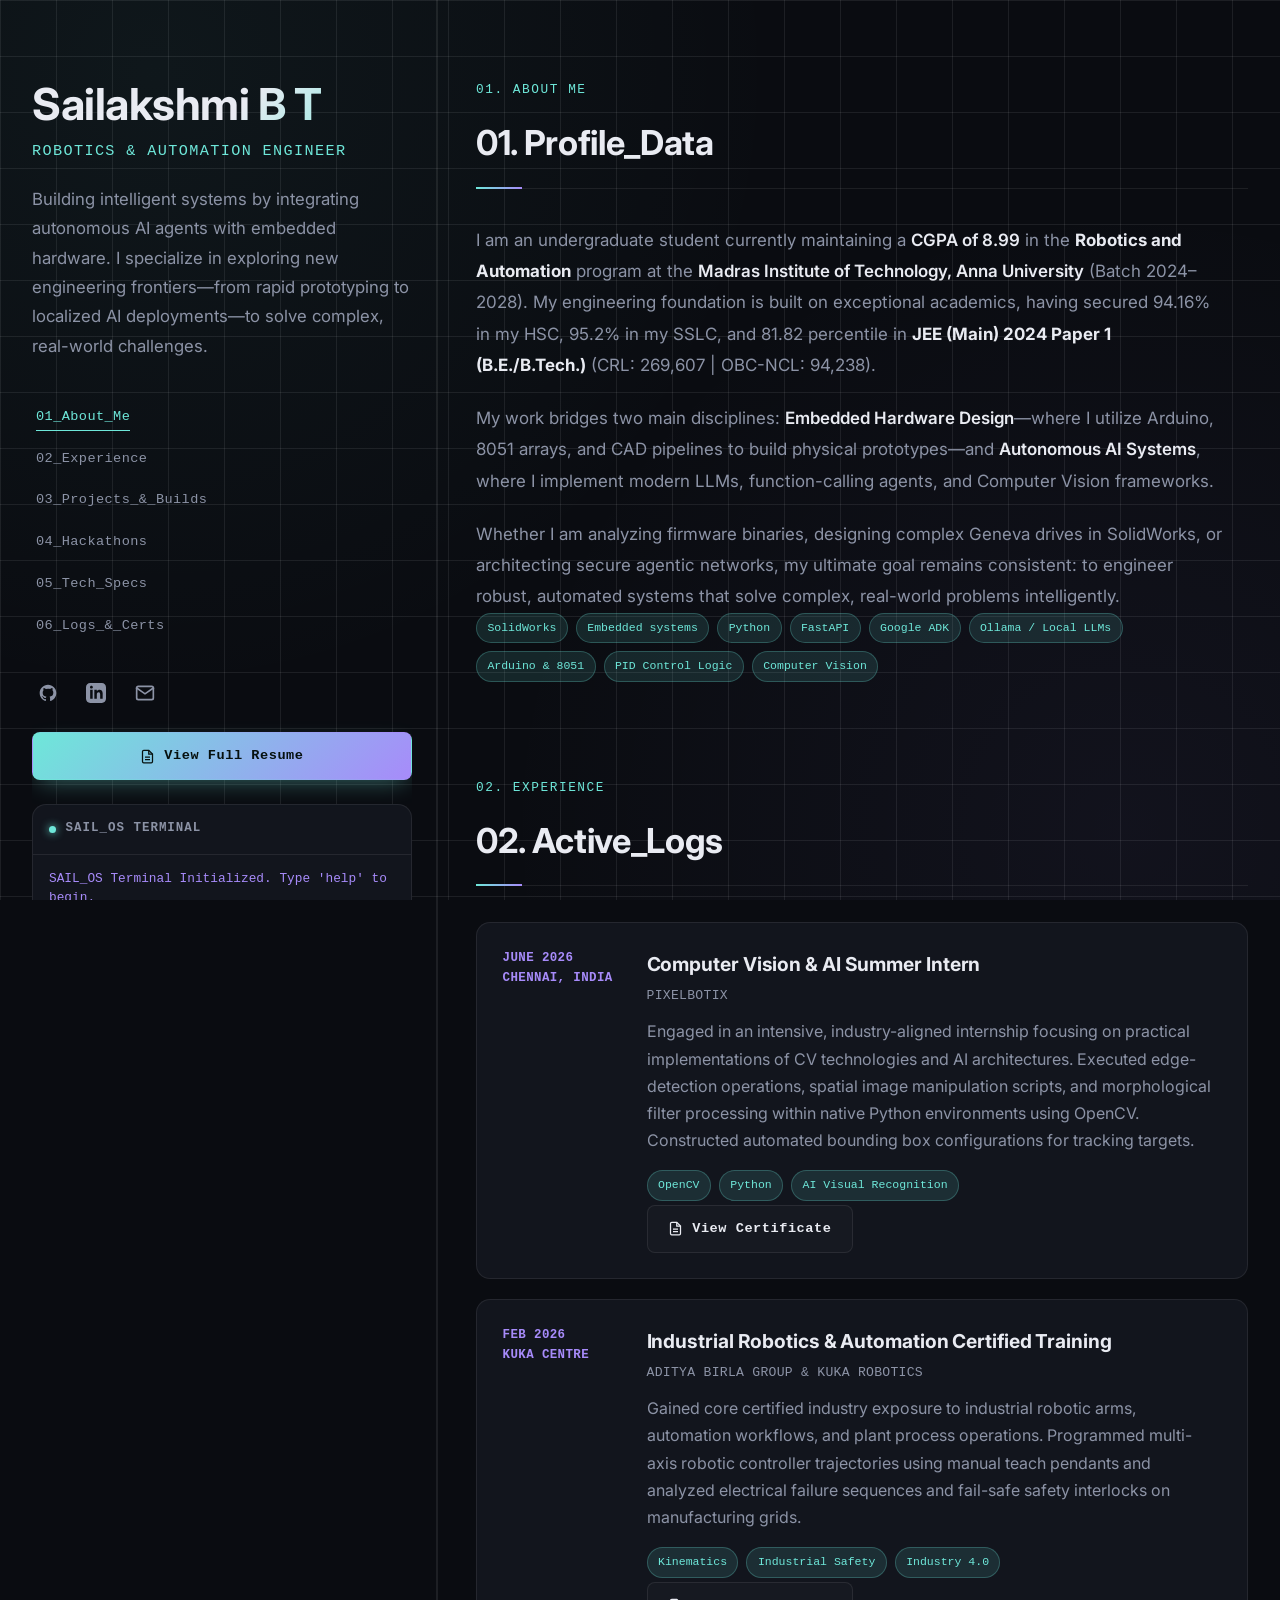
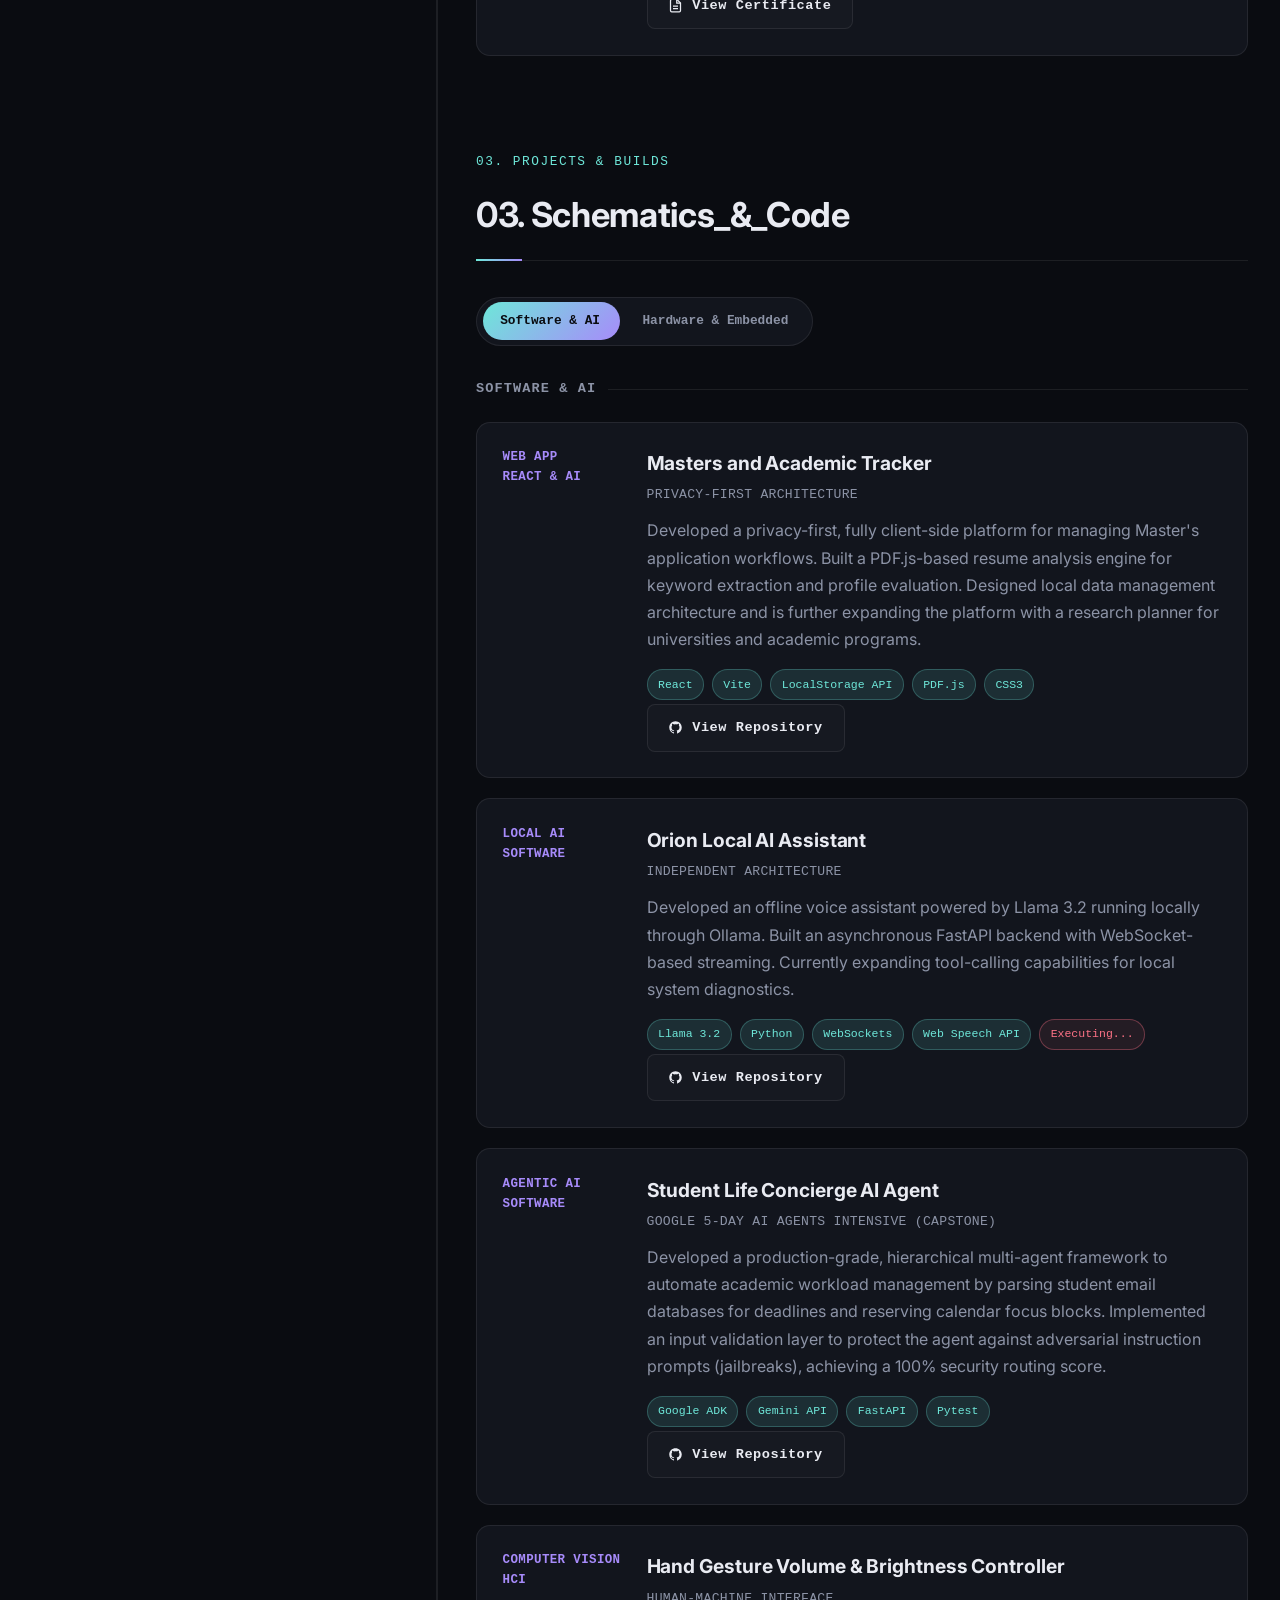
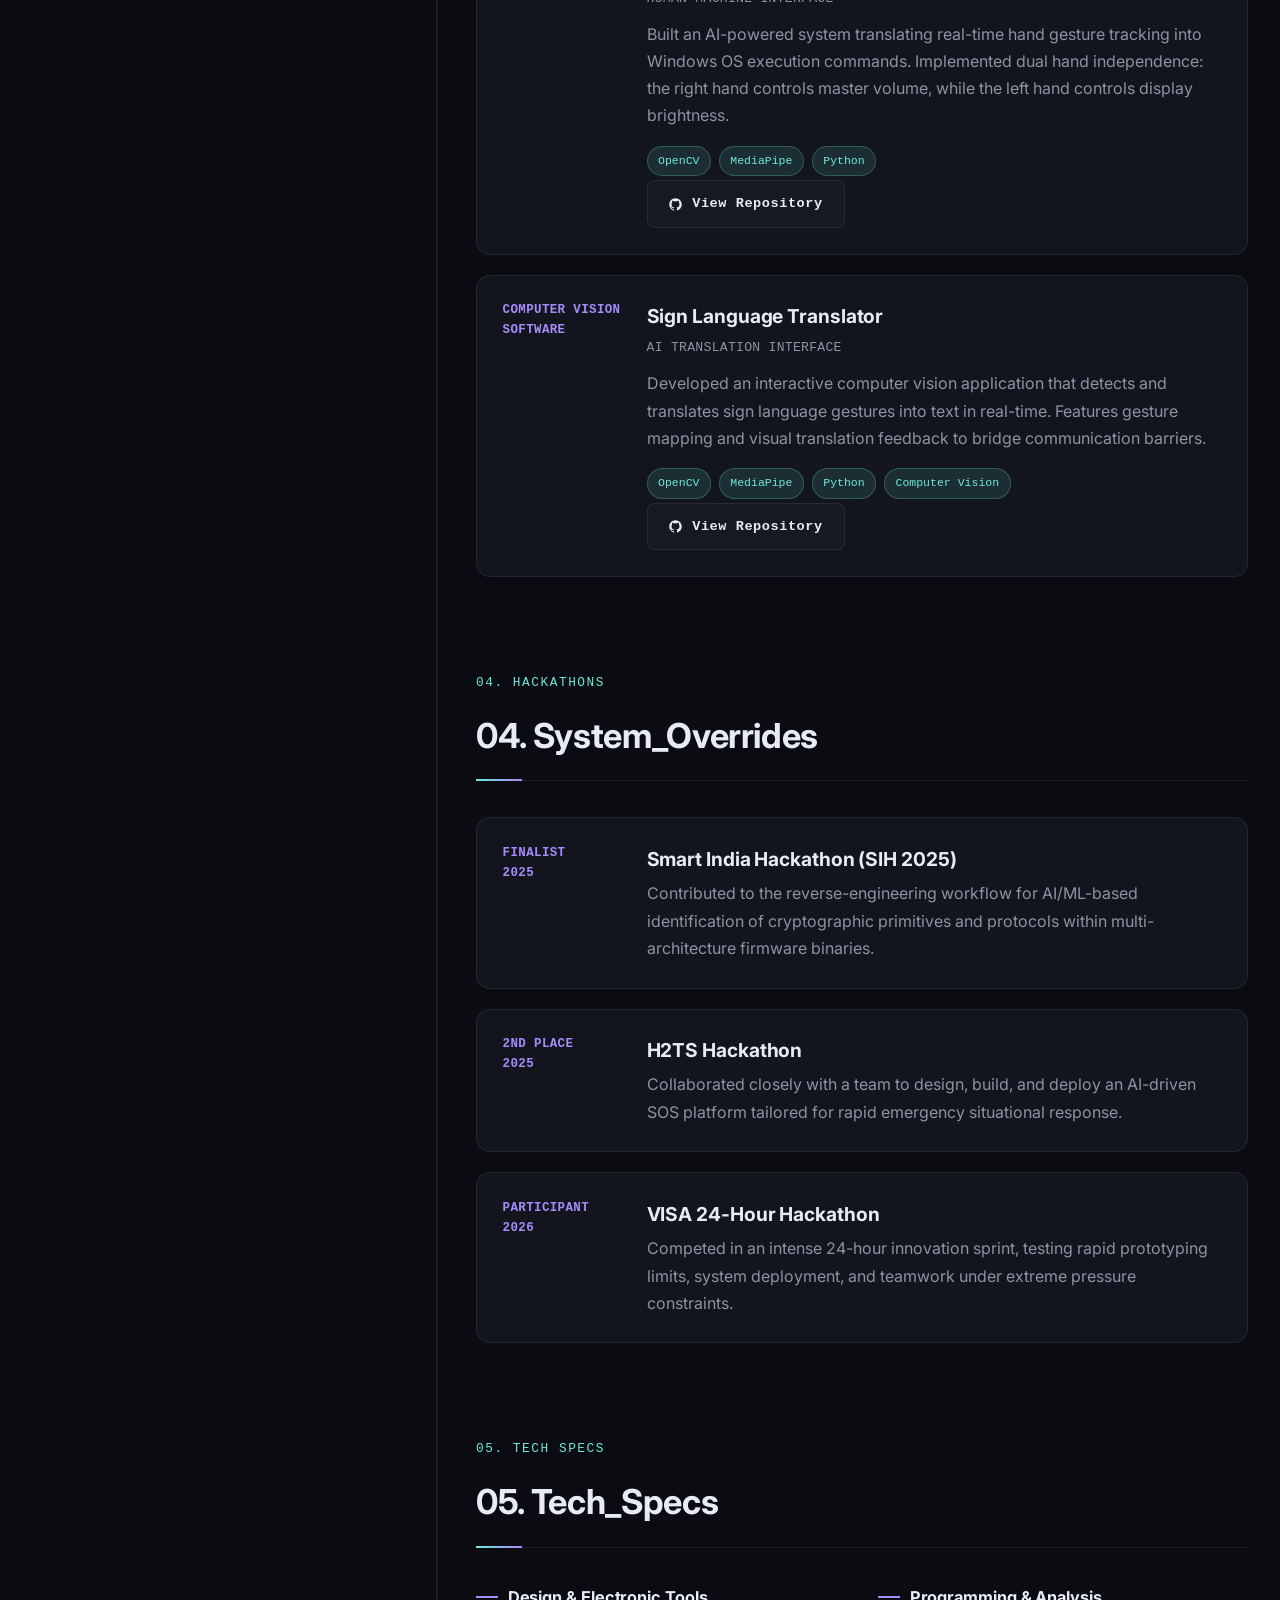
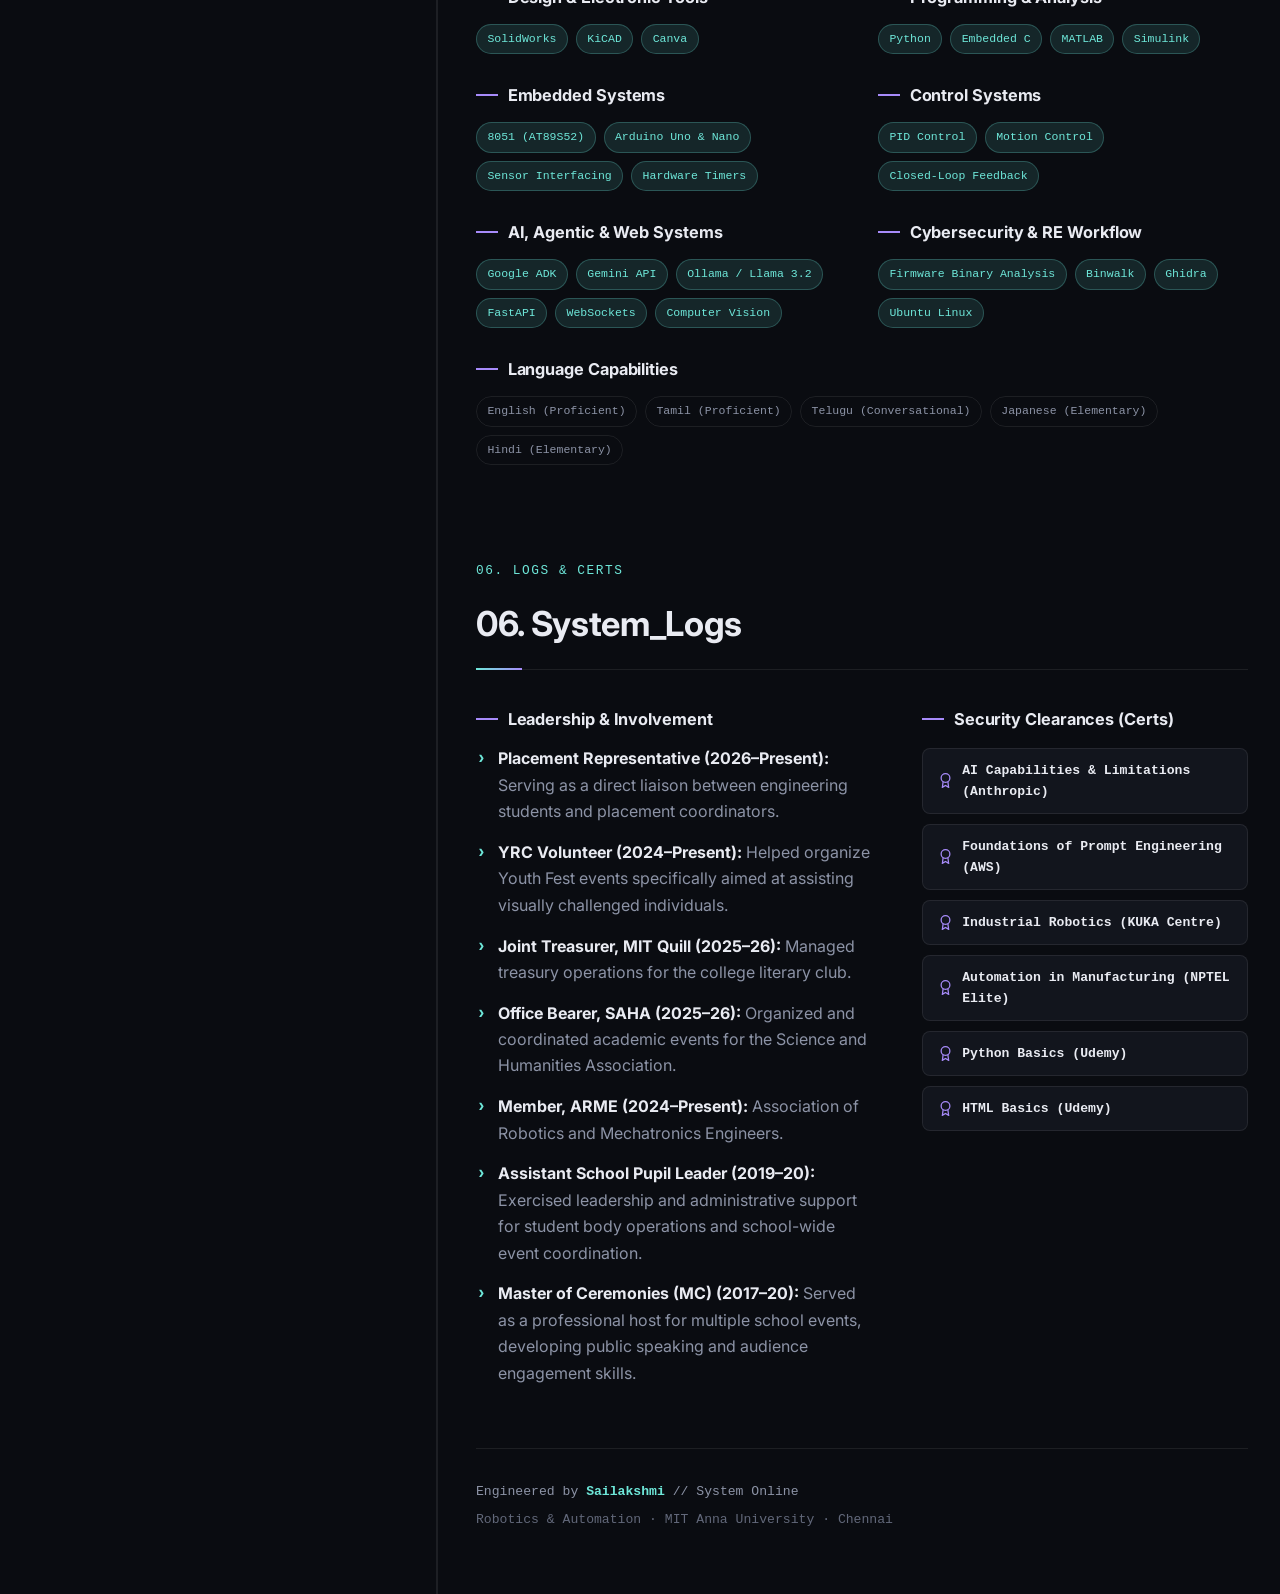
==== commit 8ef6d7ae: "Add files via upload" ====
--- a/index.html
+++ b/index.html
@@ -1,459 +1,491 @@
-<!DOCTYPE html>
-<html lang="en">
-<head>
-<meta charset="UTF-8" />
-<meta name="viewport" content="width=device-width, initial-scale=1.0" />
-<title>Sailakshmi's Portfolio - Cyber-Bio Tech</title>
-<meta name="description" content="Sailakshmi B T — Robotics & Automation Engineer. Embedded systems, autonomous AI agents and control systems." />
-<link rel="icon" type="image/jpg" href="favicon.jpg" />
-<link rel="preconnect" href="https://fonts.googleapis.com" />
-<link rel="preconnect" href="https://fonts.gstatic.com" crossorigin />
-<link href="https://fonts.googleapis.com/css2?family=Space+Grotesk:wght@500;600;700&family=Inter:wght@400;500;600;700&family=JetBrains+Mono:wght@400;500;700&display=swap" rel="stylesheet">
-<link rel="stylesheet" href="style.css" />
-</head>
-<body>
-
-<a class="skip-link" href="#main-content">Skip to main content</a>
-
-<!-- Page loader -->
-<div id="loader" class="loader" aria-hidden="true">
-  <div class="loader-mark">
-    <svg width="34" height="34" viewBox="0 0 24 24" fill="none" stroke="currentColor" stroke-width="1.5" stroke-linecap="square"><path d="M12 2L2 7l10 5 10-5-10-5zM2 17l10 5 10-5M2 12l10 5 10-5"/></svg>
-  </div>
-  <div class="loader-bar"><span></span></div>
-</div>
-
-<!-- Scroll progress indicator -->
-<div class="progress-rail" aria-hidden="true"><div id="progressBar" class="progress-bar"></div></div>
-
-<div class="shell">
-
-  <header class="sidebar" id="sidebar">
-    <div class="sidebar-top">
-      <h1 class="hero-name" id="heroName">Sailakshmi B T</h1>
-      <p class="hero-role">Robotics &amp; Automation Engineer</p>
-      <p class="hero-desc">Building intelligent systems by integrating autonomous AI agents with embedded hardware. I specialize in exploring new engineering frontiers—from rapid prototyping to localized AI deployments—to solve complex, real-world challenges.</p>
-
-      <nav class="side-nav" aria-label="Section navigation">
-        <ul class="nav-links">
-          <li><a href="#about" class="nav-item">01_About_Me</a></li>
-          <li><a href="#experience" class="nav-item">02_Experience</a></li>
-          <li><a href="#projects" class="nav-item">03_Projects_&amp;_Builds</a></li>
-          <li><a href="#hackathons" class="nav-item">04_Hackathons</a></li>
-          <li><a href="#skills" class="nav-item">05_Tech_Specs</a></li>
-          <li><a href="#leadership" class="nav-item">06_Logs_&amp;_Certs</a></li>
-        </ul>
-      </nav>
-    </div>
-
-    <div class="sidebar-bottom">
-      <div class="social-links">
-        <a href="https://github.com/Saibts" target="_blank" rel="noopener" class="social-icon" aria-label="GitHub profile (opens in new tab)">
-          <svg viewBox="0 0 24 24" fill="currentColor" aria-hidden="true"><path d="M12 2C6.477 2 2 6.477 2 12c0 4.418 2.865 8.166 6.839 9.489.5.09.682-.217.682-.482 0-.237-.009-.866-.013-1.7-2.782.604-3.369-1.34-3.369-1.34-.454-1.156-1.11-1.462-1.11-1.462-.907-.62.069-.608.069-.608 1.003.07 1.531 1.03 1.531 1.03.892 1.529 2.341 1.087 2.91.831.092-.646.35-1.086.636-1.336-2.22-.253-4.555-1.11-4.555-4.943 0-1.091.39-1.984 1.029-2.683-.103-.253-.446-1.27.098-2.647 0 0 .84-.269 2.75 1.025A9.578 9.578 0 0 1 12 6.836c.85.004 1.705.114 2.504.337 1.909-1.294 2.747-1.025 2.747-1.025.546 1.377.202 2.394.1 2.647.64.699 1.028 1.592 1.028 2.683 0 3.842-2.339 4.687-4.566 4.935.359.309.678.919.678 1.852 0 1.336-.012 2.415-.012 2.741 0 .267.18.577.688.48C19.138 20.163 22 16.418 22 12c0-5.523-4.477-10-10-10z"/></svg>
-        </a>
-        <a href="https://linkedin.com/in/sailakshmi-65a696327" target="_blank" rel="noopener" class="social-icon" aria-label="LinkedIn profile (opens in new tab)">
-          <svg viewBox="0 0 24 24" fill="currentColor" aria-hidden="true"><path d="M19 0h-14c-2.761 0-5 2.239-5 5v14c0 2.761 2.239 5 5 5h14c2.762 0 5-2.239 5-5v-14c0-2.761-2.238-5-5-5zm-11 19h-3v-11h3v11zm-1.5-12.268c-.966 0-1.75-.79-1.75-1.764s.784-1.764 1.75-1.764 1.75.79 1.75 1.764-.783 1.764-1.75 1.764zm13.5 12.268h-3v-5.604c0-3.368-4-3.113-4 0v5.604h-3v-11h3v1.765c1.396-2.586 7-2.777 7 2.476v6.759z"/></svg>
-        </a>
-        <a href="mailto:sailakshmibt2006@gmail.com" class="social-icon" aria-label="Send an email">
-          <svg viewBox="0 0 24 24" fill="none" stroke="currentColor" stroke-width="2" stroke-linecap="square" aria-hidden="true"><path d="M4 4h16c1.1 0 2 .9 2 2v12c0 1.1-.9 2-2 2H4c-1.1 0-2-.9-2-2V6c0-1.1.9-2 2-2z"></path><polyline points="22,6 12,13 2,6"></polyline></svg>
-        </a>
-      </div>
-
-      <button type="button" onclick="handleResumeClick()" class="btn btn-primary btn-block">
-        <svg viewBox="0 0 24 24" fill="none" stroke="currentColor" stroke-width="2" aria-hidden="true"><path d="M14 2H6a2 2 0 0 0-2 2v16a2 2 0 0 0 2 2h12a2 2 0 0 0 2-2V8z"/><polyline points="14 2 14 8 20 8"/><line x1="16" y1="13" x2="8" y2="13"/><line x1="16" y1="17" x2="8" y2="17"/></svg>
-        View Full Resume
-      </button>
-
-      <details class="terminal-card" id="sailos-terminal" open>
-        <summary class="terminal-label">
-          <span class="terminal-dot" aria-hidden="true"></span>
-          SAIL_OS Terminal
-        </summary>
-        <div class="terminal-body">
-          <div class="terminal-output" id="terminal-out" role="log" aria-live="polite">
-            <div class="terminal-line system">SAIL_OS Terminal Initialized. Type 'help' to begin.</div>
-          </div>
-          <div class="terminal-input-row">
-            <label class="terminal-prompt" for="terminal-in">root@sail-core:~$</label>
-            <input id="terminal-in" class="terminal-input" type="text" autocomplete="off" placeholder="type command..." />
-          </div>
-        </div>
-      </details>
-    </div>
-  </header>
-
-  <main class="content" id="main-content">
-
-    <div class="trace-rail" aria-hidden="true"><div class="trace-fill" id="traceFill"></div></div>
-
-    <section id="about" class="reveal">
-      <p class="eyebrow">01. About Me</p>
-      <h2 class="section-title">01. Profile_Data</h2>
-
-      <div class="prose">
-        <p>I am an undergraduate student currently maintaining a <span class="highlight">CGPA of 8.99</span> in the <strong>Robotics and Automation</strong> program at the <span class="highlight">Madras Institute of Technology, Anna University</span> (Batch 2024–2028). My engineering foundation is built on exceptional academics, having secured 94.16% in my HSC, 95.2% in my SSLC, and 81.82 percentile in <strong>JEE (Main) 2024 Paper 1 (B.E./B.Tech.)</strong> (CRL: 269,607 | OBC-NCL: 94,238).</p>
-        <p>My work bridges two main disciplines: <span class="highlight">Embedded Hardware Design</span>—where I utilize Arduino, 8051 arrays, and CAD pipelines to build physical prototypes—and <span class="highlight">Autonomous AI Systems</span>, where I implement modern LLMs, function-calling agents, and Computer Vision frameworks.</p>
-        <p>Whether I am analyzing firmware binaries, designing complex Geneva drives in SolidWorks, or architecting secure agentic networks, my ultimate goal remains consistent: to engineer robust, automated systems that solve complex, real-world problems intelligently.</p>
-      </div>
-
-      <div class="tags-wrapper">
-        <span class="tag">SolidWorks</span>
-        <span class="tag">Embedded systems</span>
-        <span class="tag">Python</span>
-        <span class="tag">FastAPI</span>
-        <span class="tag">Google ADK</span>
-        <span class="tag">Ollama / Local LLMs</span>
-        <span class="tag">Arduino &amp; 8051</span>
-        <span class="tag">PID Control Logic</span>
-        <span class="tag">Computer Vision</span>
-      </div>
-    </section>
-
-    <section id="experience" class="reveal">
-      <p class="eyebrow">02. Experience</p>
-      <h2 class="section-title">02. Active_Logs</h2>
-
-      <article class="card">
-        <div class="card-meta">June 2026<br>Chennai, India</div>
-        <div class="card-body">
-          <h3>Computer Vision &amp; AI Summer Intern</h3>
-          <span class="org">PixelBotix</span>
-          <p>Engaged in an intensive, industry-aligned internship focusing on practical implementations of CV technologies and AI architectures. Executed edge-detection operations, spatial image manipulation scripts, and morphological filter processing within native Python environments using OpenCV. Constructed automated bounding box configurations for tracking targets.</p>
-          <div class="tags-wrapper">
-            <span class="tag">OpenCV</span><span class="tag">Python</span><span class="tag">AI Visual Recognition</span>
-          </div>
-          <a href="PixlBotix_internship.pdf" target="_blank" rel="noopener" class="btn btn-ghost">
-            <svg viewBox="0 0 24 24" fill="none" stroke="currentColor" stroke-width="2" aria-hidden="true"><path d="M14 2H6a2 2 0 0 0-2 2v16a2 2 0 0 0 2 2h12a2 2 0 0 0 2-2V8z"/><polyline points="14 2 14 8 20 8"/><line x1="16" y1="13" x2="8" y2="13"/><line x1="16" y1="17" x2="8" y2="17"/></svg>
-            View Certificate
-          </a>
-        </div>
-      </article>
-
-      <article class="card">
-        <div class="card-meta">Feb 2026<br>KUKA Centre</div>
-        <div class="card-body">
-          <h3>Industrial Robotics &amp; Automation Certified Training</h3>
-          <span class="org">Aditya Birla Group &amp; KUKA Robotics</span>
-          <p>Gained core certified industry exposure to industrial robotic arms, automation workflows, and plant process operations. Programmed multi-axis robotic controller trajectories using manual teach pendants and analyzed electrical failure sequences and fail-safe safety interlocks on manufacturing grids.</p>
-          <div class="tags-wrapper">
-            <span class="tag">Kinematics</span><span class="tag">Industrial Safety</span><span class="tag">Industry 4.0</span>
-          </div>
-          <a href="kuka.pdf" target="_blank" rel="noopener" class="btn btn-ghost">
-            <svg viewBox="0 0 24 24" fill="none" stroke="currentColor" stroke-width="2" aria-hidden="true"><path d="M14 2H6a2 2 0 0 0-2 2v16a2 2 0 0 0 2 2h12a2 2 0 0 0 2-2V8z"/><polyline points="14 2 14 8 20 8"/><line x1="16" y1="13" x2="8" y2="13"/><line x1="16" y1="17" x2="8" y2="17"/></svg>
-            View Certificate
-          </a>
-        </div>
-      </article>
-    </section>
-
-    <section id="projects" class="reveal">
-      <p class="eyebrow">03. Projects &amp; Builds</p>
-      <h2 class="section-title">03. Schematics_&amp;_Code</h2>
-
-      <div class="filter-switcher" role="tablist" aria-label="Filter projects by category">
-        <button type="button" class="filter-btn active" data-branch="software" role="tab" aria-selected="true" aria-controls="panel-software" id="tab-software">Software &amp; AI</button>
-        <button type="button" class="filter-btn" data-branch="hardware" role="tab" aria-selected="false" aria-controls="panel-hardware" id="tab-hardware">Hardware &amp; Embedded</button>
-        <span class="filter-indicator" aria-hidden="true"></span>
-      </div>
-
-      <div class="branch-group active" data-branch-group="software" role="tabpanel" id="panel-software" aria-labelledby="tab-software">
-        <h3 class="subsection-title">Software &amp; AI</h3>
-
-        <article class="card">
-          <div class="card-meta">Web App<br>React &amp; AI</div>
-          <div class="card-body">
-            <h3>Masters and Academic Tracker</h3>
-            <span class="org">Privacy-First Architecture</span>
-            <p>Developed a privacy-first, fully client-side platform for managing Master's application workflows. Built a PDF.js-based resume analysis engine for keyword extraction and profile evaluation. Designed local data management architecture and is further expanding the platform with a research planner for universities and academic programs.</p>
-            <div class="tags-wrapper">
-              <span class="tag">React</span><span class="tag">Vite</span><span class="tag">LocalStorage API</span><span class="tag">PDF.js</span><span class="tag">CSS3</span>
-            </div>
-            <a href="https://github.com/Saibts/-Masters-Journey-Tracker-with-AI-Resume-Analyzer" target="_blank" rel="noopener" class="btn btn-ghost">
-              <svg viewBox="0 0 24 24" fill="currentColor" aria-hidden="true"><path d="M12 2C6.477 2 2 6.477 2 12c0 4.418 2.865 8.166 6.839 9.489.5.09.682-.217.682-.482 0-.237-.009-.866-.013-1.7-2.782.604-3.369-1.34-3.369-1.34-.454-1.156-1.11-1.462-1.11-1.462-.907-.62.069-.608.069-.608 1.003.07 1.531 1.03 1.531 1.03.892 1.529 2.341 1.087 2.91.831.092-.646.35-1.086.636-1.336-2.22-.253-4.555-1.11-4.555-4.943 0-1.091.39-1.984 1.029-2.683-.103-.253-.446-1.27.098-2.647 0 0 .84-.269 2.75 1.025A9.578 9.578 0 0 1 12 6.836c.85.004 1.705.114 2.504.337 1.909-1.294 2.747-1.025 2.747-1.025.546 1.377.202 2.394.1 2.647.64.699 1.028 1.592 1.028 2.683 0 3.842-2.339 4.687-4.566 4.935.359.309.678.919.678 1.852 0 1.336-.012 2.415-.012 2.741 0 .267.18.577.688.48C19.138 20.163 22 16.418 22 12c0-5.523-4.477-10-10-10z"/></svg>
-              View Repository
-            </a>
-          </div>
-        </article>
-
-        <article class="card">
-          <div class="card-meta">Local AI<br>Software</div>
-          <div class="card-body">
-            <h3>Orion Local AI Assistant</h3>
-            <span class="org">Independent Architecture</span>
-            <p>Developed an offline voice assistant powered by Llama 3.2 running locally through Ollama. Built an asynchronous FastAPI backend with WebSocket-based streaming. Currently expanding tool-calling capabilities for local system diagnostics.</p>
-            <div class="tags-wrapper">
-              <span class="tag">Llama 3.2</span><span class="tag">Python</span><span class="tag">WebSockets</span><span class="tag">Web Speech API</span><span class="tag tag-live">Executing...</span>
-            </div>
-            <a href="https://github.com/Saibts/orion-local-ai" target="_blank" rel="noopener" class="btn btn-ghost">
-              <svg viewBox="0 0 24 24" fill="currentColor" aria-hidden="true"><path d="M12 2C6.477 2 2 6.477 2 12c0 4.418 2.865 8.166 6.839 9.489.5.09.682-.217.682-.482 0-.237-.009-.866-.013-1.7-2.782.604-3.369-1.34-3.369-1.34-.454-1.156-1.11-1.462-1.11-1.462-.907-.62.069-.608.069-.608 1.003.07 1.531 1.03 1.531 1.03.892 1.529 2.341 1.087 2.91.831.092-.646.35-1.086.636-1.336-2.22-.253-4.555-1.11-4.555-4.943 0-1.091.39-1.984 1.029-2.683-.103-.253-.446-1.27.098-2.647 0 0 .84-.269 2.75 1.025A9.578 9.578 0 0 1 12 6.836c.85.004 1.705.114 2.504.337 1.909-1.294 2.747-1.025 2.747-1.025.546 1.377.202 2.394.1 2.647.64.699 1.028 1.592 1.028 2.683 0 3.842-2.339 4.687-4.566 4.935.359.309.678.919.678 1.852 0 1.336-.012 2.415-.012 2.741 0 .267.18.577.688.48C19.138 20.163 22 16.418 22 12c0-5.523-4.477-10-10-10z"/></svg>
-              View Repository
-            </a>
-          </div>
-        </article>
-
-        <article class="card">
-          <div class="card-meta">Agentic AI<br>Software</div>
-          <div class="card-body">
-            <h3>Student Life Concierge AI Agent</h3>
-            <span class="org">Google 5-Day AI Agents Intensive (Capstone)</span>
-            <p>Developed a production-grade, hierarchical multi-agent framework to automate academic workload management by parsing student email databases for deadlines and reserving calendar focus blocks. Implemented an input validation layer to protect the agent against adversarial instruction prompts (jailbreaks), achieving a 100% security routing score.</p>
-            <div class="tags-wrapper">
-              <span class="tag">Google ADK</span><span class="tag">Gemini API</span><span class="tag">FastAPI</span><span class="tag">Pytest</span>
-            </div>
-            <a href="https://github.com/Saibts/student-life-concierge-app" target="_blank" rel="noopener" class="btn btn-ghost">
-              <svg viewBox="0 0 24 24" fill="currentColor" aria-hidden="true"><path d="M12 2C6.477 2 2 6.477 2 12c0 4.418 2.865 8.166 6.839 9.489.5.09.682-.217.682-.482 0-.237-.009-.866-.013-1.7-2.782.604-3.369-1.34-3.369-1.34-.454-1.156-1.11-1.462-1.11-1.462-.907-.62.069-.608.069-.608 1.003.07 1.531 1.03 1.531 1.03.892 1.529 2.341 1.087 2.91.831.092-.646.35-1.086.636-1.336-2.22-.253-4.555-1.11-4.555-4.943 0-1.091.39-1.984 1.029-2.683-.103-.253-.446-1.27.098-2.647 0 0 .84-.269 2.75 1.025A9.578 9.578 0 0 1 12 6.836c.85.004 1.705.114 2.504.337 1.909-1.294 2.747-1.025 2.747-1.025.546 1.377.202 2.394.1 2.647.64.699 1.028 1.592 1.028 2.683 0 3.842-2.339 4.687-4.566 4.935.359.309.678.919.678 1.852 0 1.336-.012 2.415-.012 2.741 0 .267.18.577.688.48C19.138 20.163 22 16.418 22 12c0-5.523-4.477-10-10-10z"/></svg>
-              View Repository
-            </a>
-          </div>
-        </article>
-
-        <article class="card">
-          <div class="card-meta">Computer Vision<br>HCI</div>
-          <div class="card-body">
-            <h3>Hand Gesture Volume &amp; Brightness Controller</h3>
-            <span class="org">Human-Machine Interface</span>
-            <p>Built an AI-powered system translating real-time hand gesture tracking into Windows OS execution commands. Implemented dual hand independence: the right hand controls master volume, while the left hand controls display brightness.</p>
-            <div class="tags-wrapper">
-              <span class="tag">OpenCV</span><span class="tag">MediaPipe</span><span class="tag">Python</span>
-            </div>
-            <a href="https://github.com/Saibts/hand-gesture-controller-vol-bright" target="_blank" rel="noopener" class="btn btn-ghost">
-              <svg viewBox="0 0 24 24" fill="currentColor" aria-hidden="true"><path d="M12 2C6.477 2 2 6.477 2 12c0 4.418 2.865 8.166 6.839 9.489.5.09.682-.217.682-.482 0-.237-.009-.866-.013-1.7-2.782.604-3.369-1.34-3.369-1.34-.454-1.156-1.11-1.462-1.11-1.462-.907-.62.069-.608.069-.608 1.003.07 1.531 1.03 1.531 1.03.892 1.529 2.341 1.087 2.91.831.092-.646.35-1.086.636-1.336-2.22-.253-4.555-1.11-4.555-4.943 0-1.091.39-1.984 1.029-2.683-.103-.253-.446-1.27.098-2.647 0 0 .84-.269 2.75 1.025A9.578 9.578 0 0 1 12 6.836c.85.004 1.705.114 2.504.337 1.909-1.294 2.747-1.025 2.747-1.025.546 1.377.202 2.394.1 2.647.64.699 1.028 1.592 1.028 2.683 0 3.842-2.339 4.687-4.566 4.935.359.309.678.919.678 1.852 0 1.336-.012 2.415-.012 2.741 0 .267.18.577.688.48C19.138 20.163 22 16.418 22 12c0-5.523-4.477-10-10-10z"/></svg>
-              View Repository
-            </a>
-          </div>
-        </article>
-      </div>
-
-      <div class="branch-group" data-branch-group="hardware" role="tabpanel" id="panel-hardware" aria-labelledby="tab-hardware">
-        <h3 class="subsection-title">Hardware &amp; Embedded Systems</h3>
-
-        <article class="card">
-          <div class="card-meta">Mech Design<br>Hardware</div>
-          <div class="card-body">
-            <h3>Mechanical Rotary Device</h3>
-            <span class="org">CAD &amp; Prototyping</span>
-            <p>Designed a novel dual-mode rotary mechanism integrating two distinct power-transmission principles—a Geneva wheel and a dog clutch system—into a single compact assembly. Built completely within SolidWorks parametric environment scripts.</p>
-            <div class="tags-wrapper">
-              <span class="tag">SolidWorks</span><span class="tag">Mechanical Design</span>
-            </div>
-          </div>
-        </article>
-
-        <article class="card">
-          <div class="card-meta">Biomedical<br>Hardware</div>
-          <div class="card-body">
-            <h3>Grip Stability &amp; Stress Analyzer</h3>
-            <span class="org">Sensor Integration</span>
-            <p>Developed a non-invasive load cell-based system using HX711 and Arduino Uno to evaluate grip stability and tremor patterns for stress-level estimation.</p>
-            <div class="tags-wrapper">
-              <span class="tag">Arduino Uno R3</span><span class="tag">HX711</span><span class="tag">Load Cell</span>
-            </div>
-          </div>
-        </article>
-
-        <article class="card">
-          <div class="card-meta">Cyber-Physical<br>Embedded</div>
-          <div class="card-body">
-            <h3>Adaptive Self-Mutating Authentication System</h3>
-            <span class="org">Security Infrastructure</span>
-            <p>Designed an 8051-based digital lock utilizing internal hardware timers as entropy seeds to calculate single-use, non-deterministic PIN codes post-login, effectively mitigating replay attacks and shoulder-surfing vectors in Embedded C.</p>
-            <div class="tags-wrapper">
-              <span class="tag">8051 (AT89S52)</span><span class="tag">Embedded C</span><span class="tag">Hardware Timers</span>
-            </div>
-          </div>
-        </article>
-
-        <article class="card">
-          <div class="card-meta">Controls<br>Embedded</div>
-          <div class="card-body">
-            <h3>Single-Axis Gimbal System</h3>
-            <span class="org">Feedback Control Logic</span>
-            <p>Engineered a real-time angular position stabilization platform. Captured immediate axis deviations via MPU-6050 arrays and drove dynamic pulse adjustments to maintain rigid horizon references using closed-loop proportional calculations.</p>
-            <div class="tags-wrapper">
-              <span class="tag">Arduino Nano</span><span class="tag">MPU-6050</span><span class="tag">PID Control</span>
-            </div>
-          </div>
-        </article>
-      </div>
-    </section>
-
-    <section id="hackathons" class="reveal">
-      <p class="eyebrow">04. Hackathons</p>
-      <h2 class="section-title">04. System_Overrides</h2>
-
-      <article class="card">
-        <div class="card-meta">Finalist<br>2025</div>
-        <div class="card-body">
-          <h3>Smart India Hackathon (SIH 2025)</h3>
-          <p>Contributed to the reverse-engineering workflow for AI/ML-based identification of cryptographic primitives and protocols within multi-architecture firmware binaries.</p>
-        </div>
-      </article>
-
-      <article class="card">
-        <div class="card-meta">2nd Place<br>2025</div>
-        <div class="card-body">
-          <h3>H2TS Hackathon</h3>
-          <p>Collaborated closely with a team to design, build, and deploy an AI-driven SOS platform tailored for rapid emergency situational response.</p>
-        </div>
-      </article>
-
-      <article class="card">
-        <div class="card-meta">Participant<br>2026</div>
-        <div class="card-body">
-          <h3>VISA 24-Hour Hackathon</h3>
-          <p>Competed in an intense 24-hour innovation sprint, testing rapid prototyping limits, system deployment, and teamwork under extreme pressure constraints.</p>
-        </div>
-      </article>
-    </section>
-
-    <section id="skills" class="reveal">
-      <p class="eyebrow">05. Tech Specs</p>
-      <h2 class="section-title">05. Tech_Specs</h2>
-
-      <div class="skill-grid">
-        <div class="skill-category">
-          <h4>Design &amp; Electronic Tools</h4>
-          <div class="tags-wrapper">
-            <span class="tag">SolidWorks</span><span class="tag">KiCAD</span><span class="tag">Canva</span>
-          </div>
-        </div>
-
-        <div class="skill-category">
-          <h4>Programming &amp; Analysis</h4>
-          <div class="tags-wrapper">
-            <span class="tag">Python</span><span class="tag">Embedded C</span><span class="tag">MATLAB</span><span class="tag">Simulink</span>
-          </div>
-        </div>
-
-        <div class="skill-category">
-          <h4>Embedded Systems</h4>
-          <div class="tags-wrapper">
-            <span class="tag">8051 (AT89S52)</span><span class="tag">Arduino Uno &amp; Nano</span><span class="tag">Sensor Interfacing</span><span class="tag">Hardware Timers</span>
-          </div>
-        </div>
-
-        <div class="skill-category">
-          <h4>Control Systems</h4>
-          <div class="tags-wrapper">
-            <span class="tag">PID Control</span><span class="tag">Motion Control</span><span class="tag">Closed-Loop Feedback</span>
-          </div>
-        </div>
-
-        <div class="skill-category">
-          <h4>AI, Agentic &amp; Web Systems</h4>
-          <div class="tags-wrapper">
-            <span class="tag">Google ADK</span><span class="tag">Gemini API</span><span class="tag">Ollama / Llama 3.2</span><span class="tag">FastAPI</span><span class="tag">WebSockets</span>
-          </div>
-        </div>
-
-        <div class="skill-category">
-          <h4>Cybersecurity &amp; RE Workflow</h4>
-          <div class="tags-wrapper">
-            <span class="tag">Firmware Binary Analysis</span><span class="tag">Binwalk</span><span class="tag">Ghidra</span><span class="tag">Ubuntu Linux</span>
-          </div>
-        </div>
-
-        <div class="skill-category skill-category-wide">
-          <h4>Language Capabilities</h4>
-          <div class="tags-wrapper">
-            <span class="tag tag-neutral">English (Proficient)</span>
-            <span class="tag tag-neutral">Tamil (Proficient)</span>
-            <span class="tag tag-neutral">Telugu (Conversational)</span>
-            <span class="tag tag-neutral">Japanese (Elementary)</span>
-            <span class="tag tag-neutral">Hindi (Elementary)</span>
-          </div>
-        </div>
-      </div>
-    </section>
-
-    <section id="leadership" class="reveal">
-      <p class="eyebrow">06. Logs &amp; Certs</p>
-      <h2 class="section-title">06. System_Logs</h2>
-
-      <div class="skill-grid skill-grid-two">
-        <div>
-          <h4 class="list-heading">Leadership &amp; Involvement</h4>
-          <ul class="simple-list">
-            <li><strong>Placement Representative (2026–Present):</strong> Serving as a direct liaison between engineering students and placement coordinators.</li>
-            <li><strong>YRC Volunteer (2024–Present):</strong> Helped organize Youth Fest events specifically aimed at assisting visually challenged individuals.</li>
-            <li><strong>Joint Treasurer, MIT Quill (2025–26):</strong> Managed treasury operations for the college literary club.</li>
-            <li><strong>Office Bearer, SAHA (2025–26):</strong> Organized and coordinated academic events for the Science and Humanities Association.</li>
-            <li><strong>Member, ARME (2024–Present):</strong> Association of Robotics and Mechatronics Engineers.</li>
-            <li><strong>Assistant School Pupil Leader (2019–20):</strong> Exercised leadership and administrative support for student body operations and school-wide event coordination.</li>
-            <li><strong>Master of Ceremonies (MC) (2017–20):</strong> Served as a professional host for multiple school events, developing public speaking and audience engagement skills.</li>
-          </ul>
-        </div>
-
-        <div>
-          <h4 class="list-heading">Security Clearances (Certs)</h4>
-          <div class="cert-list">
-            <a href="Anthropic.pdf" target="_blank" rel="noopener" class="cert-link">
-              <svg viewBox="0 0 24 24" fill="none" stroke="currentColor" stroke-width="2" aria-hidden="true"><circle cx="12" cy="8" r="7"/><polyline points="8.21 13.89 7 23 12 20 17 23 15.79 13.88"/></svg>
-              AI Capabilities &amp; Limitations (Anthropic)
-            </a>
-            <a href="prompt engineering.pdf" target="_blank" rel="noopener" class="cert-link">
-              <svg viewBox="0 0 24 24" fill="none" stroke="currentColor" stroke-width="2" aria-hidden="true"><circle cx="12" cy="8" r="7"/><polyline points="8.21 13.89 7 23 12 20 17 23 15.79 13.88"/></svg>
-              Foundations of Prompt Engineering (AWS)
-            </a>
-            <a href="kuka.pdf" target="_blank" rel="noopener" class="cert-link">
-              <svg viewBox="0 0 24 24" fill="none" stroke="currentColor" stroke-width="2" aria-hidden="true"><circle cx="12" cy="8" r="7"/><polyline points="8.21 13.89 7 23 12 20 17 23 15.79 13.88"/></svg>
-              Industrial Robotics (KUKA Centre)
-            </a>
-            <a href="nptel.pdf" target="_blank" rel="noopener" class="cert-link">
-              <svg viewBox="0 0 24 24" fill="none" stroke="currentColor" stroke-width="2" aria-hidden="true"><circle cx="12" cy="8" r="7"/><polyline points="8.21 13.89 7 23 12 20 17 23 15.79 13.88"/></svg>
-              Automation in Manufacturing (NPTEL Elite)
-            </a>
-            <a href="Udemy-python.pdf" target="_blank" rel="noopener" class="cert-link">
-              <svg viewBox="0 0 24 24" fill="none" stroke="currentColor" stroke-width="2" aria-hidden="true"><circle cx="12" cy="8" r="7"/><polyline points="8.21 13.89 7 23 12 20 17 23 15.79 13.88"/></svg>
-              Python Basics (Udemy)
-            </a>
-            <a href="Udemy-html.pdf" target="_blank" rel="noopener" class="cert-link">
-              <svg viewBox="0 0 24 24" fill="none" stroke="currentColor" stroke-width="2" aria-hidden="true"><circle cx="12" cy="8" r="7"/><polyline points="8.21 13.89 7 23 12 20 17 23 15.79 13.88"/></svg>
-              HTML Basics (Udemy)
-            </a>
-          </div>
-        </div>
-      </div>
-    </section>
-
-    <footer class="site-footer">
-      <p>Engineered by <span>Sailakshmi</span> // System Online</p>
-      <p class="footer-sub">Robotics &amp; Automation · MIT Anna University · Chennai</p>
-    </footer>
-
-  </main>
-
-  <nav class="mobile-nav" aria-label="Mobile section navigation">
-    <ul class="mobile-nav-links">
-      <li><a href="#about" class="nav-item mobile-nav-item">About</a></li>
-      <li><a href="#experience" class="nav-item mobile-nav-item">Experience</a></li>
-      <li><a href="#projects" class="nav-item mobile-nav-item">Projects</a></li>
-      <li><a href="#hackathons" class="nav-item mobile-nav-item">Hackathons</a></li>
-      <li><a href="#skills" class="nav-item mobile-nav-item">Tech</a></li>
-      <li><a href="#leadership" class="nav-item mobile-nav-item">Certs</a></li>
-    </ul>
-  </nav>
-</div>
-
-<button type="button" id="backToTop" class="back-to-top" aria-label="Back to top">
-  <svg viewBox="0 0 24 24" fill="none" stroke="currentColor" stroke-width="2" aria-hidden="true"><line x1="12" y1="19" x2="12" y2="5"/><polyline points="5 12 12 5 19 12"/></svg>
-</button>
-
-<div class="resume-fullscreen" id="resume-viewer" role="dialog" aria-modal="true" aria-label="Resume viewer">
-  <div class="resume-toolbar">
-    <button type="button" class="back-text-btn" onclick="closeResume()">
-      <svg viewBox="0 0 24 24" fill="none" stroke="currentColor" stroke-width="2" aria-hidden="true"><path d="M19 12H5M12 19l-7-7 7-7"/></svg>
-      Return to Interface
-    </button>
-    <a href="Sailakshmi_Resume.pdf" target="_blank" rel="noopener" download class="btn btn-primary btn-compact">
-      Download Resume
-    </a>
-  </div>
-  <div class="resume-pdf-container">
-    <iframe src="new_resume.html" title="Sailakshmi B T Resume" loading="lazy"></iframe>
-  </div>
-</div>
-
-<script src="script.js" defer></script>
-</body>
-</html>
+<!DOCTYPE html>
+<html lang="en">
+<head>
+<meta charset="UTF-8" />
+<meta name="viewport" content="width=device-width, initial-scale=1.0" />
+<title>Sailakshmi's Portfolio - Cyber-Bio Tech</title>
+<meta name="description" content="Sailakshmi B T — Robotics & Automation Engineer. Embedded systems, autonomous AI agents and control systems." />
+<link rel="icon" type="image/jpg" href="favicon.jpg" />
+<link rel="preconnect" href="https://fonts.googleapis.com" />
+<link rel="preconnect" href="https://fonts.gstatic.com" crossorigin />
+<link href="https://fonts.googleapis.com/css2?family=Space+Grotesk:wght@500;600;700&family=Inter:wght@400;500;600;700&family=JetBrains+Mono:wght@400;500;700&display=swap" rel="stylesheet">
+<link rel="stylesheet" href="style.css" />
+</head>
+<body>
+
+<a class="skip-link" href="#main-content">Skip to main content</a>
+
+<!-- Page loader -->
+<div id="loader" class="loader" aria-hidden="true">
+  <div class="loader-mark">
+    <svg width="34" height="34" viewBox="0 0 24 24" fill="none" stroke="currentColor" stroke-width="1.5" stroke-linecap="square"><path d="M12 2L2 7l10 5 10-5-10-5zM2 17l10 5 10-5M2 12l10 5 10-5"/></svg>
+  </div>
+  <div class="loader-bar"><span></span></div>
+</div>
+
+<!-- Scroll progress indicator -->
+<div class="progress-rail" aria-hidden="true"><div id="progressBar" class="progress-bar"></div></div>
+
+<div class="shell">
+
+  <header class="sidebar" id="sidebar">
+    <div class="sidebar-top">
+      <h1 class="hero-name" id="heroName">Sailakshmi B T</h1>
+      <p class="hero-role">Robotics &amp; Automation Engineer</p>
+      <p class="hero-desc">Building intelligent systems by integrating autonomous AI agents with embedded hardware. I specialize in exploring new engineering frontiers—from rapid prototyping to localized AI deployments—to solve complex, real-world challenges.</p>
+
+      <nav class="side-nav" aria-label="Section navigation">
+        <ul class="nav-links">
+          <li><a href="#about" class="nav-item">01_About_Me</a></li>
+          <li><a href="#experience" class="nav-item">02_Experience</a></li>
+          <li><a href="#projects" class="nav-item">03_Projects_&amp;_Builds</a></li>
+          <li><a href="#hackathons" class="nav-item">04_Hackathons</a></li>
+          <li><a href="#skills" class="nav-item">05_Tech_Specs</a></li>
+          <li><a href="#leadership" class="nav-item">06_Logs_&amp;_Certs</a></li>
+        </ul>
+      </nav>
+    </div>
+
+    <div class="sidebar-bottom">
+      <div class="social-links">
+        <a href="https://github.com/Saibts" target="_blank" rel="noopener" class="social-icon" aria-label="GitHub profile (opens in new tab)">
+          <svg viewBox="0 0 24 24" fill="currentColor" aria-hidden="true"><path d="M12 2C6.477 2 2 6.477 2 12c0 4.418 2.865 8.166 6.839 9.489.5.09.682-.217.682-.482 0-.237-.009-.866-.013-1.7-2.782.604-3.369-1.34-3.369-1.34-.454-1.156-1.11-1.462-1.11-1.462-.907-.62.069-.608.069-.608 1.003.07 1.531 1.03 1.531 1.03.892 1.529 2.341 1.087 2.91.831.092-.646.35-1.086.636-1.336-2.22-.253-4.555-1.11-4.555-4.943 0-1.091.39-1.984 1.029-2.683-.103-.253-.446-1.27.098-2.647 0 0 .84-.269 2.75 1.025A9.578 9.578 0 0 1 12 6.836c.85.004 1.705.114 2.504.337 1.909-1.294 2.747-1.025 2.747-1.025.546 1.377.202 2.394.1 2.647.64.699 1.028 1.592 1.028 2.683 0 3.842-2.339 4.687-4.566 4.935.359.309.678.919.678 1.852 0 1.336-.012 2.415-.012 2.741 0 .267.18.577.688.48C19.138 20.163 22 16.418 22 12c0-5.523-4.477-10-10-10z"/></svg>
+        </a>
+        <a href="https://linkedin.com/in/sailakshmi-65a696327" target="_blank" rel="noopener" class="social-icon" aria-label="LinkedIn profile (opens in new tab)">
+          <svg viewBox="0 0 24 24" fill="currentColor" aria-hidden="true"><path d="M19 0h-14c-2.761 0-5 2.239-5 5v14c0 2.761 2.239 5 5 5h14c2.762 0 5-2.239 5-5v-14c0-2.761-2.238-5-5-5zm-11 19h-3v-11h3v11zm-1.5-12.268c-.966 0-1.75-.79-1.75-1.764s.784-1.764 1.75-1.764 1.75.79 1.75 1.764-.783 1.764-1.75 1.764zm13.5 12.268h-3v-5.604c0-3.368-4-3.113-4 0v5.604h-3v-11h3v1.765c1.396-2.586 7-2.777 7 2.476v6.759z"/></svg>
+        </a>
+        <a href="mailto:sailakshmibt2006@gmail.com" class="social-icon" aria-label="Send an email">
+          <svg viewBox="0 0 24 24" fill="none" stroke="currentColor" stroke-width="2" stroke-linecap="square" aria-hidden="true"><path d="M4 4h16c1.1 0 2 .9 2 2v12c0 1.1-.9 2-2 2H4c-1.1 0-2-.9-2-2V6c0-1.1.9-2 2-2z"></path><polyline points="22,6 12,13 2,6"></polyline></svg>
+        </a>
+      </div>
+
+      <button type="button" onclick="handleResumeClick()" class="btn btn-primary btn-block">
+        <svg viewBox="0 0 24 24" fill="none" stroke="currentColor" stroke-width="2" aria-hidden="true"><path d="M14 2H6a2 2 0 0 0-2 2v16a2 2 0 0 0 2 2h12a2 2 0 0 0 2-2V8z"/><polyline points="14 2 14 8 20 8"/><line x1="16" y1="13" x2="8" y2="13"/><line x1="16" y1="17" x2="8" y2="17"/></svg>
+        View Full Resume
+      </button>
+
+      <details class="terminal-card" id="sailos-terminal" open>
+        <summary class="terminal-label">
+          <span class="terminal-dot" aria-hidden="true"></span>
+          SAIL_OS Terminal
+        </summary>
+        <div class="terminal-body">
+          <div class="terminal-output" id="terminal-out" role="log" aria-live="polite">
+            <div class="terminal-line system">SAIL_OS Terminal Initialized. Type 'help' to begin.</div>
+          </div>
+          <div class="terminal-input-row">
+            <label class="terminal-prompt" for="terminal-in">root@sail-core:~$</label>
+            <input id="terminal-in" class="terminal-input" type="text" autocomplete="off" placeholder="type command..." />
+          </div>
+        </div>
+      </details>
+    </div>
+  </header>
+
+  <main class="content" id="main-content">
+
+    <div class="trace-rail" aria-hidden="true"><div class="trace-fill" id="traceFill"></div></div>
+
+    <section id="about" class="reveal">
+      <p class="eyebrow">01. About Me</p>
+      <h2 class="section-title">01. Profile_Data</h2>
+
+      <div class="prose">
+        <p>I am an undergraduate student currently maintaining a <span class="highlight">CGPA of 8.99</span> in the <strong>Robotics and Automation</strong> program at the <span class="highlight">Madras Institute of Technology, Anna University</span> (Batch 2024–2028). My engineering foundation is built on exceptional academics, having secured 94.16% in my HSC, 95.2% in my SSLC, and 81.82 percentile in <strong>JEE (Main) 2024 Paper 1 (B.E./B.Tech.)</strong> (CRL: 269,607 | OBC-NCL: 94,238).</p>
+        <p>My work bridges two main disciplines: <span class="highlight">Embedded Hardware Design</span>—where I utilize Arduino, 8051 arrays, and CAD pipelines to build physical prototypes—and <span class="highlight">Autonomous AI Systems</span>, where I implement modern LLMs, function-calling agents, and Computer Vision frameworks.</p>
+        <p>Whether I am analyzing firmware binaries, designing complex Geneva drives in SolidWorks, or architecting secure agentic networks, my ultimate goal remains consistent: to engineer robust, automated systems that solve complex, real-world problems intelligently.</p>
+      </div>
+
+      <div class="tags-wrapper">
+        <span class="tag">SolidWorks</span>
+        <span class="tag">Embedded systems</span>
+        <span class="tag">Python</span>
+        <span class="tag">FastAPI</span>
+        <span class="tag">Google ADK</span>
+        <span class="tag">Ollama / Local LLMs</span>
+        <span class="tag">Arduino &amp; 8051</span>
+        <span class="tag">PID Control Logic</span>
+        <span class="tag">Computer Vision</span>
+      </div>
+    </section>
+
+    <section id="experience" class="reveal">
+      <p class="eyebrow">02. Experience</p>
+      <h2 class="section-title">02. Active_Logs</h2>
+
+      <article class="card">
+        <div class="card-meta">June 2026<br>Chennai, India</div>
+        <div class="card-body">
+          <h3>Computer Vision &amp; AI Summer Intern</h3>
+          <span class="org">PixelBotix</span>
+          <p>Engaged in an intensive, industry-aligned internship focusing on practical implementations of CV technologies and AI architectures. Executed edge-detection operations, spatial image manipulation scripts, and morphological filter processing within native Python environments using OpenCV. Constructed automated bounding box configurations for tracking targets.</p>
+          <div class="tags-wrapper">
+            <span class="tag">OpenCV</span><span class="tag">Python</span><span class="tag">AI Visual Recognition</span>
+          </div>
+          <a href="PixlBotix_internship.pdf" target="_blank" rel="noopener" class="btn btn-ghost">
+            <svg viewBox="0 0 24 24" fill="none" stroke="currentColor" stroke-width="2" aria-hidden="true"><path d="M14 2H6a2 2 0 0 0-2 2v16a2 2 0 0 0 2 2h12a2 2 0 0 0 2-2V8z"/><polyline points="14 2 14 8 20 8"/><line x1="16" y1="13" x2="8" y2="13"/><line x1="16" y1="17" x2="8" y2="17"/></svg>
+            View Certificate
+          </a>
+        </div>
+      </article>
+
+      <article class="card">
+        <div class="card-meta">Feb 2026<br>KUKA Centre</div>
+        <div class="card-body">
+          <h3>Industrial Robotics &amp; Automation Certified Training</h3>
+          <span class="org">Aditya Birla Group &amp; KUKA Robotics</span>
+          <p>Gained core certified industry exposure to industrial robotic arms, automation workflows, and plant process operations. Programmed multi-axis robotic controller trajectories using manual teach pendants and analyzed electrical failure sequences and fail-safe safety interlocks on manufacturing grids.</p>
+          <div class="tags-wrapper">
+            <span class="tag">Kinematics</span><span class="tag">Industrial Safety</span><span class="tag">Industry 4.0</span>
+          </div>
+          <a href="kuka.pdf" target="_blank" rel="noopener" class="btn btn-ghost">
+            <svg viewBox="0 0 24 24" fill="none" stroke="currentColor" stroke-width="2" aria-hidden="true"><path d="M14 2H6a2 2 0 0 0-2 2v16a2 2 0 0 0 2 2h12a2 2 0 0 0 2-2V8z"/><polyline points="14 2 14 8 20 8"/><line x1="16" y1="13" x2="8" y2="13"/><line x1="16" y1="17" x2="8" y2="17"/></svg>
+            View Certificate
+          </a>
+        </div>
+      </article>
+    </section>
+
+    <section id="projects" class="reveal">
+      <p class="eyebrow">03. Projects &amp; Builds</p>
+      <h2 class="section-title">03. Schematics_&amp;_Code</h2>
+
+      <div class="filter-switcher" role="tablist" aria-label="Filter projects by category">
+        <button type="button" class="filter-btn active" data-branch="software" role="tab" aria-selected="true" aria-controls="panel-software" id="tab-software">Software &amp; AI</button>
+        <button type="button" class="filter-btn" data-branch="hardware" role="tab" aria-selected="false" aria-controls="panel-hardware" id="tab-hardware">Hardware &amp; Embedded</button>
+        <span class="filter-indicator" aria-hidden="true"></span>
+      </div>
+
+      <div class="branch-group active" data-branch-group="software" role="tabpanel" id="panel-software" aria-labelledby="tab-software">
+        <h3 class="subsection-title">Software &amp; AI</h3>
+
+        <article class="card">
+          <div class="card-meta">Web App<br>React &amp; AI</div>
+          <div class="card-body">
+            <h3>Masters and Academic Tracker</h3>
+            <span class="org">Privacy-First Architecture</span>
+            <p>Developed a privacy-first, fully client-side platform for managing Master's application workflows. Built a PDF.js-based resume analysis engine for keyword extraction and profile evaluation. Designed local data management architecture and is further expanding the platform with a research planner for universities and academic programs.</p>
+            <div class="tags-wrapper">
+              <span class="tag">React</span><span class="tag">Vite</span><span class="tag">LocalStorage API</span><span class="tag">PDF.js</span><span class="tag">CSS3</span>
+            </div>
+            <a href="https://github.com/Saibts/-Masters-Journey-Tracker-with-AI-Resume-Analyzer" target="_blank" rel="noopener" class="btn btn-ghost">
+              <svg viewBox="0 0 24 24" fill="currentColor" aria-hidden="true"><path d="M12 2C6.477 2 2 6.477 2 12c0 4.418 2.865 8.166 6.839 9.489.5.09.682-.217.682-.482 0-.237-.009-.866-.013-1.7-2.782.604-3.369-1.34-3.369-1.34-.454-1.156-1.11-1.462-1.11-1.462-.907-.62.069-.608.069-.608 1.003.07 1.531 1.03 1.531 1.03.892 1.529 2.341 1.087 2.91.831.092-.646.35-1.086.636-1.336-2.22-.253-4.555-1.11-4.555-4.943 0-1.091.39-1.984 1.029-2.683-.103-.253-.446-1.27.098-2.647 0 0 .84-.269 2.75 1.025A9.578 9.578 0 0 1 12 6.836c.85.004 1.705.114 2.504.337 1.909-1.294 2.747-1.025 2.747-1.025.546 1.377.202 2.394.1 2.647.64.699 1.028 1.592 1.028 2.683 0 3.842-2.339 4.687-4.566 4.935.359.309.678.919.678 1.852 0 1.336-.012 2.415-.012 2.741 0 .267.18.577.688.48C19.138 20.163 22 16.418 22 12c0-5.523-4.477-10-10-10z"/></svg>
+              View Repository
+            </a>
+          </div>
+        </article>
+
+        <article class="card">
+          <div class="card-meta">Local AI<br>Software</div>
+          <div class="card-body">
+            <h3>Orion Local AI Assistant</h3>
+            <span class="org">Independent Architecture</span>
+            <p>Developed an offline voice assistant powered by Llama 3.2 running locally through Ollama. Built an asynchronous FastAPI backend with WebSocket-based streaming. Currently expanding tool-calling capabilities for local system diagnostics.</p>
+            <div class="tags-wrapper">
+              <span class="tag">Llama 3.2</span><span class="tag">Python</span><span class="tag">WebSockets</span><span class="tag">Web Speech API</span><span class="tag tag-live">Executing...</span>
+            </div>
+            <a href="https://github.com/Saibts/orion-local-ai" target="_blank" rel="noopener" class="btn btn-ghost">
+              <svg viewBox="0 0 24 24" fill="currentColor" aria-hidden="true"><path d="M12 2C6.477 2 2 6.477 2 12c0 4.418 2.865 8.166 6.839 9.489.5.09.682-.217.682-.482 0-.237-.009-.866-.013-1.7-2.782.604-3.369-1.34-3.369-1.34-.454-1.156-1.11-1.462-1.11-1.462-.907-.62.069-.608.069-.608 1.003.07 1.531 1.03 1.531 1.03.892 1.529 2.341 1.087 2.91.831.092-.646.35-1.086.636-1.336-2.22-.253-4.555-1.11-4.555-4.943 0-1.091.39-1.984 1.029-2.683-.103-.253-.446-1.27.098-2.647 0 0 .84-.269 2.75 1.025A9.578 9.578 0 0 1 12 6.836c.85.004 1.705.114 2.504.337 1.909-1.294 2.747-1.025 2.747-1.025.546 1.377.202 2.394.1 2.647.64.699 1.028 1.592 1.028 2.683 0 3.842-2.339 4.687-4.566 4.935.359.309.678.919.678 1.852 0 1.336-.012 2.415-.012 2.741 0 .267.18.577.688.48C19.138 20.163 22 16.418 22 12c0-5.523-4.477-10-10-10z"/></svg>
+              View Repository
+            </a>
+          </div>
+        </article>
+
+        <article class="card">
+          <div class="card-meta">Agentic AI<br>Software</div>
+          <div class="card-body">
+            <h3>Student Life Concierge AI Agent</h3>
+            <span class="org">Google 5-Day AI Agents Intensive (Capstone)</span>
+            <p>Developed a production-grade, hierarchical multi-agent framework to automate academic workload management by parsing student email databases for deadlines and reserving calendar focus blocks. Implemented an input validation layer to protect the agent against adversarial instruction prompts (jailbreaks), achieving a 100% security routing score.</p>
+            <div class="tags-wrapper">
+              <span class="tag">Google ADK</span><span class="tag">Gemini API</span><span class="tag">FastAPI</span><span class="tag">Pytest</span>
+            </div>
+            <a href="https://github.com/Saibts/student-life-concierge-app" target="_blank" rel="noopener" class="btn btn-ghost">
+              <svg viewBox="0 0 24 24" fill="currentColor" aria-hidden="true"><path d="M12 2C6.477 2 2 6.477 2 12c0 4.418 2.865 8.166 6.839 9.489.5.09.682-.217.682-.482 0-.237-.009-.866-.013-1.7-2.782.604-3.369-1.34-3.369-1.34-.454-1.156-1.11-1.462-1.11-1.462-.907-.62.069-.608.069-.608 1.003.07 1.531 1.03 1.531 1.03.892 1.529 2.341 1.087 2.91.831.092-.646.35-1.086.636-1.336-2.22-.253-4.555-1.11-4.555-4.943 0-1.091.39-1.984 1.029-2.683-.103-.253-.446-1.27.098-2.647 0 0 .84-.269 2.75 1.025A9.578 9.578 0 0 1 12 6.836c.85.004 1.705.114 2.504.337 1.909-1.294 2.747-1.025 2.747-1.025.546 1.377.202 2.394.1 2.647.64.699 1.028 1.592 1.028 2.683 0 3.842-2.339 4.687-4.566 4.935.359.309.678.919.678 1.852 0 1.336-.012 2.415-.012 2.741 0 .267.18.577.688.48C19.138 20.163 22 16.418 22 12c0-5.523-4.477-10-10-10z"/></svg>
+              View Repository
+            </a>
+          </div>
+        </article>
+
+        <article class="card">
+          <div class="card-meta">Computer Vision<br>HCI</div>
+          <div class="card-body">
+            <h3>Hand Gesture Volume &amp; Brightness Controller</h3>
+            <span class="org">Human-Machine Interface</span>
+            <p>Built an AI-powered system translating real-time hand gesture tracking into Windows OS execution commands. Implemented dual hand independence: the right hand controls master volume, while the left hand controls display brightness.</p>
+            <div class="tags-wrapper">
+              <span class="tag">OpenCV</span><span class="tag">MediaPipe</span><span class="tag">Python</span>
+            </div>
+            <a href="https://github.com/Saibts/hand-gesture-controller-vol-bright" target="_blank" rel="noopener" class="btn btn-ghost">
+              <svg viewBox="0 0 24 24" fill="currentColor" aria-hidden="true"><path d="M12 2C6.477 2 2 6.477 2 12c0 4.418 2.865 8.166 6.839 9.489.5.09.682-.217.682-.482 0-.237-.009-.866-.013-1.7-2.782.604-3.369-1.34-3.369-1.34-.454-1.156-1.11-1.462-1.11-1.462-.907-.62.069-.608.069-.608 1.003.07 1.531 1.03 1.531 1.03.892 1.529 2.341 1.087 2.91.831.092-.646.35-1.086.636-1.336-2.22-.253-4.555-1.11-4.555-4.943 0-1.091.39-1.984 1.029-2.683-.103-.253-.446-1.27.098-2.647 0 0 .84-.269 2.75 1.025A9.578 9.578 0 0 1 12 6.836c.85.004 1.705.114 2.504.337 1.909-1.294 2.747-1.025 2.747-1.025.546 1.377.202 2.394.1 2.647.64.699 1.028 1.592 1.028 2.683 0 3.842-2.339 4.687-4.566 4.935.359.309.678.919.678 1.852 0 1.336-.012 2.415-.012 2.741 0 .267.18.577.688.48C19.138 20.163 22 16.418 22 12c0-5.523-4.477-10-10-10z"/></svg>
+              View Repository
+            </a>
+          </div>
+        </article>
+
+        <article class="card">
+          <div class="card-meta">Computer Vision<br>Software</div>
+          <div class="card-body">
+            <h3>Sign Language Translator</h3>
+            <span class="org">AI Translation Interface</span>
+            <p>Developed an interactive computer vision application that detects and translates sign language gestures into text in real-time. Features gesture mapping and visual translation feedback to bridge communication barriers.</p>
+            <div class="tags-wrapper">
+              <span class="tag">OpenCV</span><span class="tag">MediaPipe</span><span class="tag">Python</span><span class="tag">Computer Vision</span>
+            </div>
+            <a href="https://github.com/Saibts/sign-language-translator-cv" target="_blank" rel="noopener" class="btn btn-ghost">
+              <svg viewBox="0 0 24 24" fill="currentColor" aria-hidden="true"><path d="M12 2C6.477 2 2 6.477 2 12c0 4.418 2.865 8.166 6.839 9.489.5.09.682-.217.682-.482 0-.237-.009-.866-.013-1.7-2.782.604-3.369-1.34-3.369-1.34-.454-1.156-1.11-1.462-1.11-1.462-.907-.62.069-.608.069-.608 1.003.07 1.531 1.03 1.531 1.03.892 1.529 2.341 1.087 2.91.831.092-.646.35-1.086.636-1.336-2.22-.253-4.555-1.11-4.555-4.943 0-1.091.39-1.984 1.029-2.683-.103-.253-.446-1.27.098-2.647 0 0 .84-.269 2.75 1.025A9.578 9.578 0 0 1 12 6.836c.85.004 1.705.114 2.504.337 1.909-1.294 2.747-1.025 2.747-1.025.546 1.377.202 2.394.1 2.647.64.699 1.028 1.592 1.028 2.683 0 3.842-2.339 4.687-4.566 4.935.359.309.678.919.678 1.852 0 1.336-.012 2.415-.012 2.741 0 .267.18.577.688.48C19.138 20.163 22 16.418 22 12c0-5.523-4.477-10-10-10z"/></svg>
+              View Repository
+            </a>
+          </div>
+        </article>
+      </div>
+
+      <div class="branch-group" data-branch-group="hardware" role="tabpanel" id="panel-hardware" aria-labelledby="tab-hardware">
+        <h3 class="subsection-title">Hardware &amp; Embedded Systems</h3>
+
+        <article class="card">
+          <div class="card-meta">Mech Design<br>Hardware</div>
+          <div class="card-body">
+            <h3>Mechanical Rotary Device</h3>
+            <span class="org">CAD &amp; Prototyping</span>
+            <p>Designed a novel dual-mode rotary mechanism integrating two distinct power-transmission principles—a Geneva wheel and a dog clutch system—into a single compact assembly. Built completely within SolidWorks parametric environment scripts.</p>
+            <div class="tags-wrapper">
+              <span class="tag">SolidWorks</span><span class="tag">Mechanical Design</span>
+            </div>
+          </div>
+        </article>
+
+        <article class="card">
+          <div class="card-meta">Biomedical<br>Hardware</div>
+          <div class="card-body">
+            <h3>Grip Stability &amp; Stress Analyzer</h3>
+            <span class="org">Sensor Integration</span>
+            <p>Developed a non-invasive load cell-based system using HX711 and Arduino Uno to evaluate grip stability and tremor patterns for stress-level estimation.</p>
+            <div class="tags-wrapper">
+              <span class="tag">Arduino Uno R3</span><span class="tag">HX711</span><span class="tag">Load Cell</span>
+            </div>
+          </div>
+        </article>
+
+        <article class="card">
+          <div class="card-meta">Cyber-Physical<br>Embedded</div>
+          <div class="card-body">
+            <h3>Adaptive Self-Mutating Authentication System</h3>
+            <span class="org">Security Infrastructure</span>
+            <p>Designed an 8051-based digital lock utilizing internal hardware timers as entropy seeds to calculate single-use, non-deterministic PIN codes post-login, effectively mitigating replay attacks and shoulder-surfing vectors in Embedded C.</p>
+            <div class="tags-wrapper">
+              <span class="tag">8051 (AT89S52)</span><span class="tag">Embedded C</span><span class="tag">Hardware Timers</span>
+            </div>
+          </div>
+        </article>
+
+        <article class="card">
+          <div class="card-meta">Controls<br>Embedded</div>
+          <div class="card-body">
+            <h3>Single-Axis Gimbal System</h3>
+            <span class="org">Feedback Control Logic</span>
+            <p>Engineered a real-time angular position stabilization platform. Captured immediate axis deviations via MPU-6050 arrays and drove dynamic pulse adjustments to maintain rigid horizon references using closed-loop proportional calculations.</p>
+            <div class="tags-wrapper">
+              <span class="tag">Arduino Nano</span><span class="tag">MPU-6050</span><span class="tag">PID Control</span>
+            </div>
+          </div>
+        </article>
+
+        <article class="card">
+          <div class="card-meta">PCB Design<br>Hardware</div>
+          <div class="card-body">
+            <h3>KiCAD Electronic Designs</h3>
+            <span class="org">EDA &amp; Hardware Prototyping</span>
+            <p>A repository containing custom printed circuit board (PCB) designs, schematic layouts, and hardware prototyping configurations built with KiCAD. Features routing optimization and footprint verification.</p>
+            <div class="tags-wrapper">
+              <span class="tag">KiCAD</span><span class="tag">PCB Design</span><span class="tag">EDA</span><span class="tag">Hardware Prototyping</span>
+            </div>
+            <a href="https://github.com/Saibts/KiCAD_designs" target="_blank" rel="noopener" class="btn btn-ghost">
+              <svg viewBox="0 0 24 24" fill="currentColor" aria-hidden="true"><path d="M12 2C6.477 2 2 6.477 2 12c0 4.418 2.865 8.166 6.839 9.489.5.09.682-.217.682-.482 0-.237-.009-.866-.013-1.7-2.782.604-3.369-1.34-3.369-1.34-.454-1.156-1.11-1.462-1.11-1.462-.907-.62.069-.608.069-.608 1.003.07 1.531 1.03 1.531 1.03.892 1.529 2.341 1.087 2.91.831.092-.646.35-1.086.636-1.336-2.22-.253-4.555-1.11-4.555-4.943 0-1.091.39-1.984 1.029-2.683-.103-.253-.446-1.27.098-2.647 0 0 .84-.269 2.75 1.025A9.578 9.578 0 0 1 12 6.836c.85.004 1.705.114 2.504.337 1.909-1.294 2.747-1.025 2.747-1.025.546 1.377.202 2.394.1 2.647.64.699 1.028 1.592 1.028 2.683 0 3.842-2.339 4.687-4.566 4.935.359.309.678.919.678 1.852 0 1.336-.012 2.415-.012 2.741 0 .267.18.577.688.48C19.138 20.163 22 16.418 22 12c0-5.523-4.477-10-10-10z"/></svg>
+              View Repository
+            </a>
+          </div>
+        </article>
+      </div>
+    </section>
+
+    <section id="hackathons" class="reveal">
+      <p class="eyebrow">04. Hackathons</p>
+      <h2 class="section-title">04. System_Overrides</h2>
+
+      <article class="card">
+        <div class="card-meta">Finalist<br>2025</div>
+        <div class="card-body">
+          <h3>Smart India Hackathon (SIH 2025)</h3>
+          <p>Contributed to the reverse-engineering workflow for AI/ML-based identification of cryptographic primitives and protocols within multi-architecture firmware binaries.</p>
+        </div>
+      </article>
+
+      <article class="card">
+        <div class="card-meta">2nd Place<br>2025</div>
+        <div class="card-body">
+          <h3>H2TS Hackathon</h3>
+          <p>Collaborated closely with a team to design, build, and deploy an AI-driven SOS platform tailored for rapid emergency situational response.</p>
+        </div>
+      </article>
+
+      <article class="card">
+        <div class="card-meta">Participant<br>2026</div>
+        <div class="card-body">
+          <h3>VISA 24-Hour Hackathon</h3>
+          <p>Competed in an intense 24-hour innovation sprint, testing rapid prototyping limits, system deployment, and teamwork under extreme pressure constraints.</p>
+        </div>
+      </article>
+    </section>
+
+    <section id="skills" class="reveal">
+      <p class="eyebrow">05. Tech Specs</p>
+      <h2 class="section-title">05. Tech_Specs</h2>
+
+      <div class="skill-grid">
+        <div class="skill-category">
+          <h4>Design &amp; Electronic Tools</h4>
+          <div class="tags-wrapper">
+            <span class="tag">SolidWorks</span><span class="tag">KiCAD</span><span class="tag">Canva</span>
+          </div>
+        </div>
+
+        <div class="skill-category">
+          <h4>Programming &amp; Analysis</h4>
+          <div class="tags-wrapper">
+            <span class="tag">Python</span><span class="tag">Embedded C</span><span class="tag">MATLAB</span><span class="tag">Simulink</span>
+          </div>
+        </div>
+
+        <div class="skill-category">
+          <h4>Embedded Systems</h4>
+          <div class="tags-wrapper">
+            <span class="tag">8051 (AT89S52)</span><span class="tag">Arduino Uno &amp; Nano</span><span class="tag">Sensor Interfacing</span><span class="tag">Hardware Timers</span>
+          </div>
+        </div>
+
+        <div class="skill-category">
+          <h4>Control Systems</h4>
+          <div class="tags-wrapper">
+            <span class="tag">PID Control</span><span class="tag">Motion Control</span><span class="tag">Closed-Loop Feedback</span>
+          </div>
+        </div>
+
+        <div class="skill-category">
+          <h4>AI, Agentic &amp; Web Systems</h4>
+          <div class="tags-wrapper">
+            <span class="tag">Google ADK</span><span class="tag">Gemini API</span><span class="tag">Ollama / Llama 3.2</span><span class="tag">FastAPI</span><span class="tag">WebSockets</span><span class="tag">Computer Vision</span>
+          </div>
+        </div>
+
+        <div class="skill-category">
+          <h4>Cybersecurity &amp; RE Workflow</h4>
+          <div class="tags-wrapper">
+            <span class="tag">Firmware Binary Analysis</span><span class="tag">Binwalk</span><span class="tag">Ghidra</span><span class="tag">Ubuntu Linux</span>
+          </div>
+        </div>
+
+        <div class="skill-category skill-category-wide">
+          <h4>Language Capabilities</h4>
+          <div class="tags-wrapper">
+            <span class="tag tag-neutral">English (Proficient)</span>
+            <span class="tag tag-neutral">Tamil (Proficient)</span>
+            <span class="tag tag-neutral">Telugu (Conversational)</span>
+            <span class="tag tag-neutral">Japanese (Elementary)</span>
+            <span class="tag tag-neutral">Hindi (Elementary)</span>
+          </div>
+        </div>
+      </div>
+    </section>
+
+    <section id="leadership" class="reveal">
+      <p class="eyebrow">06. Logs &amp; Certs</p>
+      <h2 class="section-title">06. System_Logs</h2>
+
+      <div class="skill-grid skill-grid-two">
+        <div>
+          <h4 class="list-heading">Leadership &amp; Involvement</h4>
+          <ul class="simple-list">
+            <li><strong>Placement Representative (2026–Present):</strong> Serving as a direct liaison between engineering students and placement coordinators.</li>
+            <li><strong>YRC Volunteer (2024–Present):</strong> Helped organize Youth Fest events specifically aimed at assisting visually challenged individuals.</li>
+            <li><strong>Joint Treasurer, MIT Quill (2025–26):</strong> Managed treasury operations for the college literary club.</li>
+            <li><strong>Office Bearer, SAHA (2025–26):</strong> Organized and coordinated academic events for the Science and Humanities Association.</li>
+            <li><strong>Member, ARME (2024–Present):</strong> Association of Robotics and Mechatronics Engineers.</li>
+            <li><strong>Assistant School Pupil Leader (2019–20):</strong> Exercised leadership and administrative support for student body operations and school-wide event coordination.</li>
+            <li><strong>Master of Ceremonies (MC) (2017–20):</strong> Served as a professional host for multiple school events, developing public speaking and audience engagement skills.</li>
+          </ul>
+        </div>
+
+        <div>
+          <h4 class="list-heading">Security Clearances (Certs)</h4>
+          <div class="cert-list">
+            <a href="Anthropic.pdf" target="_blank" rel="noopener" class="cert-link">
+              <svg viewBox="0 0 24 24" fill="none" stroke="currentColor" stroke-width="2" aria-hidden="true"><circle cx="12" cy="8" r="7"/><polyline points="8.21 13.89 7 23 12 20 17 23 15.79 13.88"/></svg>
+              AI Capabilities &amp; Limitations (Anthropic)
+            </a>
+            <a href="prompt engineering.pdf" target="_blank" rel="noopener" class="cert-link">
+              <svg viewBox="0 0 24 24" fill="none" stroke="currentColor" stroke-width="2" aria-hidden="true"><circle cx="12" cy="8" r="7"/><polyline points="8.21 13.89 7 23 12 20 17 23 15.79 13.88"/></svg>
+              Foundations of Prompt Engineering (AWS)
+            </a>
+            <a href="kuka.pdf" target="_blank" rel="noopener" class="cert-link">
+              <svg viewBox="0 0 24 24" fill="none" stroke="currentColor" stroke-width="2" aria-hidden="true"><circle cx="12" cy="8" r="7"/><polyline points="8.21 13.89 7 23 12 20 17 23 15.79 13.88"/></svg>
+              Industrial Robotics (KUKA Centre)
+            </a>
+            <a href="nptel.pdf" target="_blank" rel="noopener" class="cert-link">
+              <svg viewBox="0 0 24 24" fill="none" stroke="currentColor" stroke-width="2" aria-hidden="true"><circle cx="12" cy="8" r="7"/><polyline points="8.21 13.89 7 23 12 20 17 23 15.79 13.88"/></svg>
+              Automation in Manufacturing (NPTEL Elite)
+            </a>
+            <a href="Udemy-python.pdf" target="_blank" rel="noopener" class="cert-link">
+              <svg viewBox="0 0 24 24" fill="none" stroke="currentColor" stroke-width="2" aria-hidden="true"><circle cx="12" cy="8" r="7"/><polyline points="8.21 13.89 7 23 12 20 17 23 15.79 13.88"/></svg>
+              Python Basics (Udemy)
+            </a>
+            <a href="Udemy-html.pdf" target="_blank" rel="noopener" class="cert-link">
+              <svg viewBox="0 0 24 24" fill="none" stroke="currentColor" stroke-width="2" aria-hidden="true"><circle cx="12" cy="8" r="7"/><polyline points="8.21 13.89 7 23 12 20 17 23 15.79 13.88"/></svg>
+              HTML Basics (Udemy)
+            </a>
+          </div>
+        </div>
+      </div>
+    </section>
+
+    <footer class="site-footer">
+      <p>Engineered by <span>Sailakshmi</span> // System Online</p>
+      <p class="footer-sub">Robotics &amp; Automation · MIT Anna University · Chennai</p>
+    </footer>
+
+  </main>
+
+  <nav class="mobile-nav" aria-label="Mobile section navigation">
+    <ul class="mobile-nav-links">
+      <li><a href="#about" class="nav-item mobile-nav-item">About</a></li>
+      <li><a href="#experience" class="nav-item mobile-nav-item">Experience</a></li>
+      <li><a href="#projects" class="nav-item mobile-nav-item">Projects</a></li>
+      <li><a href="#hackathons" class="nav-item mobile-nav-item">Hackathons</a></li>
+      <li><a href="#skills" class="nav-item mobile-nav-item">Tech</a></li>
+      <li><a href="#leadership" class="nav-item mobile-nav-item">Certs</a></li>
+    </ul>
+  </nav>
+</div>
+
+<button type="button" id="backToTop" class="back-to-top" aria-label="Back to top">
+  <svg viewBox="0 0 24 24" fill="none" stroke="currentColor" stroke-width="2" aria-hidden="true"><line x1="12" y1="19" x2="12" y2="5"/><polyline points="5 12 12 5 19 12"/></svg>
+</button>
+
+<div class="resume-fullscreen" id="resume-viewer" role="dialog" aria-modal="true" aria-label="Resume viewer">
+  <div class="resume-toolbar">
+    <button type="button" class="back-text-btn" onclick="closeResume()">
+      <svg viewBox="0 0 24 24" fill="none" stroke="currentColor" stroke-width="2" aria-hidden="true"><path d="M19 12H5M12 19l-7-7 7-7"/></svg>
+      Return to Interface
+    </button>
+    <a href="Sailakshmi_Resume.pdf" target="_blank" rel="noopener" download class="btn btn-primary btn-compact">
+      Download Resume
+    </a>
+  </div>
+  <div class="resume-pdf-container">
+    <iframe src="new_resume.html" title="Sailakshmi B T Resume" loading="lazy"></iframe>
+  </div>
+</div>
+
+<script src="script.js" defer></script>
+</body>
+</html>
--- a/style.css
+++ b/style.css
@@ -0,0 +1,542 @@
+/* ============================================================
+   TOKENS
+   ============================================================ */
+:root {
+  /* Palette — "engineering blueprint" dark theme */
+  --void:      #0A0C11;
+  --panel:     #12151D;
+  --panel-2:   #161A24;
+  --line:      rgba(255, 255, 255, 0.08);
+  --line-strong: rgba(255, 255, 255, 0.16);
+  --paper:     #E9EBF2;
+  --muted:     #8C93A6;
+  --muted-2:   #62687A;
+  --signal:    #6EE7D9;   /* trace / primary accent */
+  --signal-dim: rgba(110, 231, 217, 0.12);
+  --volt:      #A78BFA;   /* secondary accent */
+  --volt-dim:  rgba(167, 139, 250, 0.12);
+  --danger:    #FB7185;
+
+  --font-display: 'Space Grotesk', 'Inter', sans-serif;
+  --font-body: 'Inter', sans-serif;
+  --font-mono: 'JetBrains Mono', monospace;
+
+  --radius-sm: 8px;
+  --radius-md: 14px;
+  --radius-lg: 20px;
+
+  --shadow-card: 0 1px 2px rgba(0,0,0,0.4), 0 12px 32px -12px rgba(0,0,0,0.55);
+  --shadow-lift: 0 4px 8px rgba(0,0,0,0.4), 0 24px 48px -16px rgba(0,0,0,0.6), 0 0 0 1px rgba(110,231,217,0.12);
+
+  --ease: cubic-bezier(0.22, 1, 0.36, 1);
+  --sidebar-w: 380px;
+}
+
+@media (prefers-reduced-motion: reduce) {
+  *, *::before, *::after {
+    animation-duration: 0.001ms !important;
+    animation-iteration-count: 1 !important;
+    transition-duration: 0.001ms !important;
+    scroll-behavior: auto !important;
+  }
+}
+
+/* ============================================================
+   RESET
+   ============================================================ */
+*, *::before, *::after { box-sizing: border-box; margin: 0; padding: 0; }
+html { scroll-behavior: smooth; }
+html, body { height: 100%; }
+
+body {
+  background: var(--void);
+  color: var(--paper);
+  font-family: var(--font-body);
+  font-size: 16px;
+  line-height: 1.6;
+  -webkit-font-smoothing: antialiased;
+  text-rendering: optimizeLegibility;
+  overflow-x: hidden;
+  background-image:
+    radial-gradient(circle at 12% 8%, rgba(110,231,217,0.05), transparent 45%),
+    radial-gradient(circle at 88% 92%, rgba(167,139,250,0.05), transparent 45%),
+    linear-gradient(var(--line) 1px, transparent 1px),
+    linear-gradient(90deg, var(--line) 1px, transparent 1px);
+  background-size: auto, auto, 56px 56px, 56px 56px;
+  background-attachment: fixed;
+}
+body.no-scroll { overflow: hidden; }
+
+img { max-width: 100%; display: block; }
+a { color: inherit; }
+button { font: inherit; color: inherit; }
+ul { list-style: none; }
+
+/* Focus states — accessibility */
+a:focus-visible,
+button:focus-visible,
+input:focus-visible,
+summary:focus-visible {
+  outline: 2px solid var(--signal);
+  outline-offset: 3px;
+  border-radius: 4px;
+}
+
+.skip-link {
+  position: fixed;
+  top: -60px;
+  left: 1rem;
+  z-index: 20000;
+  background: var(--signal);
+  color: var(--void);
+  font-family: var(--font-mono);
+  font-weight: 700;
+  font-size: 0.85rem;
+  padding: 0.65rem 1.1rem;
+  border-radius: var(--radius-sm);
+  transition: top 0.25s var(--ease);
+}
+.skip-link:focus { top: 1rem; }
+
+/* ============================================================
+   LOADER
+   ============================================================ */
+.loader {
+  position: fixed; inset: 0; z-index: 30000;
+  display: flex; flex-direction: column; align-items: center; justify-content: center;
+  gap: 1.25rem;
+  background: var(--void);
+  transition: opacity 0.5s var(--ease), visibility 0.5s var(--ease);
+}
+.loader.hidden { opacity: 0; visibility: hidden; pointer-events: none; }
+.loader-mark { color: var(--signal); animation: pulse 1.4s ease-in-out infinite; }
+.loader-bar { width: 140px; height: 2px; background: var(--line); border-radius: 2px; overflow: hidden; }
+.loader-bar span {
+  display: block; height: 100%; width: 40%;
+  background: linear-gradient(90deg, transparent, var(--signal), var(--volt), transparent);
+  animation: loaderSlide 1s ease-in-out infinite;
+}
+@keyframes loaderSlide { 0% { transform: translateX(-120%); } 100% { transform: translateX(340%); } }
+@keyframes pulse { 0%, 100% { opacity: 0.5; } 50% { opacity: 1; } }
+
+/* ============================================================
+   SCROLL PROGRESS
+   ============================================================ */
+.progress-rail { position: fixed; top: 0; left: 0; right: 0; height: 2px; z-index: 12000; background: transparent; }
+.progress-bar { height: 100%; width: 0%; background: linear-gradient(90deg, var(--signal), var(--volt)); box-shadow: 0 0 12px rgba(110,231,217,0.5); transition: width 0.1s linear; }
+
+/* ============================================================
+   LAYOUT SHELL
+   ============================================================ */
+.shell { position: relative; max-width: 1360px; margin: 0 auto; padding: 0 2rem; z-index: 1; }
+
+@media (min-width: 1024px) {
+  .shell { display: flex; align-items: flex-start; gap: 4rem; }
+  .sidebar {
+    width: var(--sidebar-w); flex-shrink: 0;
+    position: sticky; top: 0; height: 100vh;
+    padding: 5rem 0 3rem;
+    display: flex; flex-direction: column; justify-content: space-between;
+    overflow-y: auto; scrollbar-width: none;
+  }
+  .sidebar::-webkit-scrollbar { display: none; }
+  .content { flex: 1; min-width: 0; padding: 5rem 0 4rem; position: relative; }
+}
+
+@media (max-width: 1023px) {
+  .shell { padding: 0 1.25rem; }
+  .sidebar { padding: 3rem 0 2rem; }
+  .content { padding: 1rem 0 3rem; }
+  .nav-links { display: flex; flex-wrap: wrap; gap: 0.6rem 0.9rem; margin-top: 1.75rem; }
+}
+
+/* ============================================================
+   SIDEBAR
+   ============================================================ */
+.hero-name {
+  font-family: var(--font-display);
+  font-size: clamp(2.2rem, 4vw, 2.75rem);
+  font-weight: 700;
+  line-height: 1.12;
+  letter-spacing: -0.01em;
+  margin-bottom: 0.6rem;
+  background: linear-gradient(135deg, var(--paper) 55%, var(--signal));
+  -webkit-background-clip: text;
+  background-clip: text;
+  -webkit-text-fill-color: transparent;
+}
+.hero-role {
+  font-family: var(--font-mono);
+  font-size: 0.95rem;
+  color: var(--signal);
+  text-transform: uppercase;
+  letter-spacing: 0.09em;
+  margin-bottom: 1.35rem;
+}
+.hero-desc { color: var(--muted); font-size: 1.05rem; line-height: 1.75; max-width: 380px; }
+
+.nav-links { display: flex; flex-direction: column; gap: 0.15rem; margin-top: 2.25rem; }
+.nav-item {
+  position: relative;
+  display: inline-block;
+  width: fit-content;
+  padding: 0.55rem 0.25rem;
+  color: var(--muted);
+  font-family: var(--font-mono);
+  font-size: 0.85rem; font-weight: 500;
+  letter-spacing: 0.03em;
+  text-decoration: none;
+  transition: color 0.25s var(--ease), transform 0.25s var(--ease);
+}
+.nav-item::after {
+  content: '';
+  position: absolute; left: 0.25rem; bottom: 0.35rem;
+  width: 0; height: 1px;
+  background: var(--signal);
+  transition: width 0.3s var(--ease);
+}
+.nav-item:hover, .nav-item:focus-visible { color: var(--paper); transform: translateX(4px); }
+.nav-item.active { color: var(--signal); }
+.nav-item.active::after { width: calc(100% - 0.5rem); }
+
+.sidebar-bottom { margin-top: 2rem; }
+
+.social-links { display: flex; align-items: center; gap: 1.1rem; margin-bottom: 1.5rem; }
+.social-icon {
+  color: var(--muted); display: inline-flex; padding: 0.35rem;
+  border-radius: var(--radius-sm);
+  transition: color 0.25s var(--ease), transform 0.25s var(--ease), background 0.25s var(--ease);
+}
+.social-icon:hover, .social-icon:focus-visible { color: var(--signal); background: var(--signal-dim); transform: translateY(-2px); }
+.social-icon svg { width: 20px; height: 20px; }
+
+/* Buttons */
+.btn {
+  display: inline-flex; align-items: center; justify-content: center; gap: 0.55rem;
+  font-family: var(--font-mono); font-size: 0.85rem; font-weight: 700;
+  letter-spacing: 0.04em; text-decoration: none; text-transform: none;
+  padding: 0.75rem 1.3rem; border-radius: var(--radius-sm);
+  border: 1px solid transparent; cursor: pointer;
+  transition: transform 0.22s var(--ease), box-shadow 0.22s var(--ease), background 0.22s var(--ease), border-color 0.22s var(--ease), color 0.22s var(--ease);
+}
+.btn svg { width: 15px; height: 15px; flex-shrink: 0; }
+.btn-block { width: 100%; margin-bottom: 1.5rem; }
+.btn-compact { padding: 0.55rem 1.1rem; }
+
+.btn-primary {
+  background: linear-gradient(135deg, var(--signal), var(--volt));
+  color: #06110F;
+  box-shadow: 0 8px 24px -8px rgba(110, 231, 217, 0.45);
+}
+.btn-primary:hover, .btn-primary:focus-visible { transform: translateY(-2px); box-shadow: 0 12px 28px -8px rgba(110, 231, 217, 0.6); }
+.btn-primary:active { transform: translateY(0); }
+
+.btn-ghost {
+  background: rgba(255,255,255,0.02);
+  border-color: var(--line);
+  color: var(--paper);
+  margin-top: 0.25rem;
+}
+.btn-ghost:hover, .btn-ghost:focus-visible { border-color: var(--signal); color: var(--signal); background: var(--signal-dim); transform: translateY(-2px); }
+
+/* Terminal widget */
+.terminal-card {
+  background: var(--panel);
+  border: 1px solid var(--line);
+  border-radius: var(--radius-md);
+  overflow: hidden;
+}
+.terminal-label {
+  display: flex; align-items: center; gap: 0.6rem;
+  font-family: var(--font-mono); font-size: 0.78rem; font-weight: 700;
+  letter-spacing: 0.08em; text-transform: uppercase; color: var(--muted);
+  padding: 0.9rem 1rem; cursor: pointer; user-select: none;
+  list-style: none;
+}
+.terminal-label::-webkit-details-marker { display: none; }
+.terminal-dot { width: 7px; height: 7px; border-radius: 50%; background: var(--signal); box-shadow: 0 0 8px var(--signal); flex-shrink: 0; }
+.terminal-body { border-top: 1px solid var(--line); padding: 0.9rem 1rem 1rem; }
+
+.terminal-output { height: 150px; overflow-y: auto; margin-bottom: 0.75rem; padding-right: 6px; font-family: var(--font-mono); font-size: 0.8rem; }
+.terminal-output::-webkit-scrollbar { width: 4px; }
+.terminal-output::-webkit-scrollbar-thumb { background: var(--line-strong); border-radius: 4px; }
+
+.terminal-line { margin-bottom: 0.4rem; white-space: pre-wrap; color: var(--muted); line-height: 1.5; }
+.terminal-line.cmd { color: var(--paper); font-weight: 700; }
+.terminal-line.system { color: var(--volt); }
+.terminal-line.error { color: var(--danger); }
+.terminal-line.success { color: var(--signal); }
+.terminal-line a { color: var(--signal); }
+
+.terminal-input-row { display: flex; gap: 0.5rem; align-items: center; border-top: 1px dashed var(--line); padding-top: 0.7rem; }
+.terminal-prompt { color: var(--signal); font-family: var(--font-mono); font-size: 0.78rem; font-weight: 700; white-space: nowrap; }
+.terminal-input { background: transparent; border: none; outline: none; color: var(--paper); font-family: var(--font-mono); font-size: 0.8rem; flex: 1; caret-color: var(--signal); min-width: 0; }
+
+/* ============================================================
+   MAIN CONTENT
+   ============================================================ */
+section { position: relative; margin-bottom: 6rem; scroll-margin-top: 2rem; padding-left: 0; }
+section:last-of-type { margin-bottom: 3rem; }
+
+.eyebrow {
+  font-family: var(--font-mono); font-size: 0.8rem; color: var(--signal);
+  text-transform: uppercase; letter-spacing: 0.12em; margin-bottom: 0.9rem;
+}
+.section-title {
+  font-family: var(--font-display); font-size: clamp(1.7rem, 3vw, 2.15rem);
+  font-weight: 700; letter-spacing: -0.01em; color: var(--paper);
+  margin-bottom: 2.25rem; padding-bottom: 1.1rem;
+  border-bottom: 1px solid var(--line);
+  position: relative;
+}
+.section-title::after {
+  content: ''; position: absolute; bottom: -1px; left: 0; width: 46px; height: 2px;
+  background: linear-gradient(90deg, var(--signal), var(--volt));
+}
+
+.subsection-title {
+  font-family: var(--font-mono); font-size: 0.85rem; color: var(--muted);
+  letter-spacing: 0.08em; text-transform: uppercase; margin: 0 0 1.35rem;
+  display: flex; align-items: center; gap: 0.75rem;
+}
+.subsection-title::after { content: ''; flex: 1; height: 1px; background: var(--line); }
+
+.prose p { color: var(--muted); font-size: 1.06rem; line-height: 1.85; margin-bottom: 1.35rem; max-width: 68ch; }
+.prose p:last-child { margin-bottom: 0; }
+.highlight { color: var(--paper); font-weight: 600; }
+strong { font-weight: 700; color: var(--paper); }
+
+/* Trace rail — signature scroll element, desktop only */
+.trace-rail {
+  display: none;
+}
+@media (min-width: 1024px) {
+  .trace-rail {
+    display: block; position: absolute; left: -2.5rem; top: 0; bottom: 0; width: 2px;
+    background: var(--line);
+  }
+  .trace-fill {
+    position: absolute; left: 0; top: 0; width: 100%; height: 0%;
+    background: linear-gradient(180deg, var(--signal), var(--volt));
+    box-shadow: 0 0 10px rgba(110,231,217,0.4);
+    transition: height 0.1s linear;
+  }
+}
+
+/* Reveal-on-scroll */
+.reveal { opacity: 0; transform: translateY(28px); transition: opacity 0.7s var(--ease), transform 0.7s var(--ease); }
+.reveal.in-view { opacity: 1; transform: translateY(0); }
+
+/* Cards */
+.card {
+  display: grid; grid-template-columns: 1fr; gap: 1rem;
+  padding: 1.6rem; margin-bottom: 1.25rem;
+  background: var(--panel);
+  border: 1px solid var(--line);
+  border-radius: var(--radius-md);
+  transition: transform 0.3s var(--ease), border-color 0.3s var(--ease), box-shadow 0.3s var(--ease), background 0.3s var(--ease);
+  position: relative; overflow: hidden;
+}
+@media (min-width: 640px) { .card { grid-template-columns: 120px 1fr; gap: 1.5rem; } }
+.card:hover { border-color: rgba(110,231,217,0.35); box-shadow: var(--shadow-lift); transform: translateY(-3px); background: var(--panel-2); }
+
+.card-meta {
+  font-family: var(--font-mono); font-size: 0.78rem; color: var(--volt);
+  text-transform: uppercase; line-height: 1.6; font-weight: 700; letter-spacing: 0.03em;
+}
+.card-body h3 {
+  font-family: var(--font-display); font-size: 1.2rem; font-weight: 700;
+  color: var(--paper); margin-bottom: 0.35rem; letter-spacing: -0.005em;
+  transition: color 0.25s var(--ease);
+}
+.card:hover .card-body h3 { color: var(--signal); }
+.card-body .org { font-family: var(--font-mono); color: var(--muted); margin-bottom: 0.75rem; display: block; font-size: 0.82rem; text-transform: uppercase; letter-spacing: 0.02em; }
+.card-body p { font-size: 1rem; color: var(--muted); line-height: 1.7; margin-bottom: 1rem; }
+.card-body p:last-child { margin-bottom: 0; }
+
+/* Tags */
+.tags-wrapper { display: flex; flex-wrap: wrap; gap: 0.5rem; }
+.tag {
+  font-family: var(--font-mono); font-size: 0.72rem; color: var(--signal);
+  background: var(--signal-dim); padding: 0.32rem 0.65rem; border-radius: 999px;
+  border: 1px solid rgba(110,231,217,0.25); white-space: nowrap;
+}
+.tag-neutral { color: var(--muted); border-color: var(--line); background: transparent; }
+.tag-live { color: var(--danger); border-color: rgba(251,113,133,0.35); background: rgba(251,113,133,0.08); }
+
+/* Project filter switcher */
+.filter-switcher { position: relative; display: inline-flex; gap: 0.35rem; padding: 0.3rem; margin-bottom: 2rem; background: var(--panel); border: 1px solid var(--line); border-radius: 999px; }
+.filter-btn {
+  position: relative; z-index: 1;
+  font-family: var(--font-mono); font-size: 0.8rem; font-weight: 700;
+  color: var(--muted); background: transparent; border: none;
+  padding: 0.55rem 1.15rem; border-radius: 999px; cursor: pointer;
+  transition: color 0.3s var(--ease);
+}
+.filter-btn.active { color: var(--void); }
+.filter-indicator {
+  position: absolute; top: 0.3rem; left: 0.3rem; height: calc(100% - 0.6rem);
+  width: 0; border-radius: 999px;
+  background: linear-gradient(135deg, var(--signal), var(--volt));
+  transition: transform 0.3s var(--ease), width 0.3s var(--ease);
+}
+
+.branch-group { display: none; }
+.branch-group.active { display: block; animation: fadeSlideUp 0.5s var(--ease); }
+@keyframes fadeSlideUp { from { opacity: 0; transform: translateY(14px); } to { opacity: 1; transform: translateY(0); } }
+
+/* Skills */
+.skill-grid { display: grid; grid-template-columns: 1fr; gap: 1.75rem 2rem; }
+@media (min-width: 640px) { .skill-grid { grid-template-columns: 1fr 1fr; } }
+.skill-grid-two { grid-template-columns: 1fr; gap: 3rem; }
+@media (min-width: 800px) { .skill-grid-two { grid-template-columns: 1.1fr 0.9fr; } }
+
+.skill-category-wide { grid-column: 1 / -1; }
+.skill-category h4, .list-heading {
+  font-family: var(--font-display); font-size: 1.02rem; font-weight: 700;
+  color: var(--paper); margin-bottom: 0.85rem; letter-spacing: -0.005em;
+  display: flex; align-items: center; gap: 0.6rem;
+}
+.skill-category h4::before, .list-heading::before {
+  content: ''; width: 22px; height: 2px; background: var(--volt); flex-shrink: 0;
+}
+
+.simple-list li {
+  font-size: 1rem; color: var(--muted); margin-bottom: 0.9rem;
+  padding-left: 1.4rem; position: relative; line-height: 1.65;
+}
+.simple-list li::before {
+  content: '›'; font-family: var(--font-mono); position: absolute; left: 0; top: -1px;
+  color: var(--signal); font-weight: 700; font-size: 1.1rem;
+}
+
+.cert-list { display: flex; flex-direction: column; gap: 0.6rem; margin-top: 1rem; }
+.cert-link {
+  display: inline-flex; align-items: center; gap: 0.6rem;
+  font-family: var(--font-mono); font-size: 0.82rem; font-weight: 600;
+  color: var(--paper); background: var(--panel);
+  border: 1px solid var(--line); padding: 0.7rem 0.9rem; border-radius: var(--radius-sm);
+  text-decoration: none; transition: all 0.25s var(--ease);
+}
+.cert-link svg { width: 15px; height: 15px; color: var(--volt); flex-shrink: 0; }
+.cert-link:hover, .cert-link:focus-visible { border-color: var(--volt); background: var(--volt-dim); transform: translateX(3px); }
+
+/* Footer */
+.site-footer {
+  border-top: 1px solid var(--line); padding-top: 2rem; margin-top: 2rem;
+  font-family: var(--font-mono); font-size: 0.82rem; color: var(--muted); text-align: left;
+}
+.site-footer span { color: var(--signal); font-weight: 700; }
+.footer-sub { margin-top: 0.4rem; color: var(--muted-2); }
+
+/* ============================================================
+   BACK TO TOP
+   ============================================================ */
+.back-to-top {
+  position: fixed; right: 1.75rem; bottom: 1.75rem; z-index: 9000;
+  width: 46px; height: 46px; border-radius: 50%;
+  background: var(--panel); border: 1px solid var(--line-strong);
+  color: var(--signal); display: flex; align-items: center; justify-content: center;
+  cursor: pointer; opacity: 0; visibility: hidden; transform: translateY(10px);
+  transition: opacity 0.3s var(--ease), transform 0.3s var(--ease), visibility 0.3s var(--ease), border-color 0.3s var(--ease);
+  box-shadow: var(--shadow-card);
+}
+.back-to-top.visible { opacity: 1; visibility: visible; transform: translateY(0); }
+.back-to-top:hover, .back-to-top:focus-visible { border-color: var(--signal); transform: translateY(-3px); }
+.back-to-top svg { width: 18px; height: 18px; }
+
+/* ============================================================
+   RESUME MODAL
+   ============================================================ */
+.resume-fullscreen {
+  display: none; position: fixed; inset: 0; z-index: 25000; background: var(--void);
+  flex-direction: column;
+}
+.resume-fullscreen.active { display: flex; animation: fadeInSub 0.35s var(--ease); }
+@keyframes fadeInSub { from { opacity: 0; } to { opacity: 1; } }
+.resume-toolbar {
+  height: 68px; display: flex; align-items: center; justify-content: space-between;
+  padding: 0 1.5rem; background: var(--panel); border-bottom: 1px solid var(--line);
+  flex-shrink: 0;
+}
+.resume-pdf-container { flex: 1; position: relative; width: 100%; overflow: hidden; }
+.resume-pdf-container iframe { width: 100%; height: 100%; border: none; position: absolute; inset: 0; background: var(--void); }
+.back-text-btn {
+  background: none; border: none; color: var(--paper); font-family: var(--font-mono);
+  font-weight: 700; font-size: 0.85rem; cursor: pointer; display: flex; align-items: center;
+  gap: 0.5rem; padding: 0.5rem; transition: color 0.25s var(--ease);
+}
+.back-text-btn svg { width: 16px; height: 16px; }
+.back-text-btn:hover, .back-text-btn:focus-visible { color: var(--signal); }
+
+/* ============================================================
+   RESPONSIVE FINE-TUNING
+   ============================================================ */
+@media (max-width: 1023px) {
+  .card { grid-template-columns: 1fr; }
+  .content { padding: 1rem 0 5.8rem; }
+  .mobile-nav { display: block; }
+}
+
+.mobile-nav {
+  display: none;
+  position: fixed;
+  left: 0;
+  right: 0;
+  bottom: 0;
+  z-index: 15000;
+  padding: 0.75rem 0.85rem calc(0.75rem + env(safe-area-inset-bottom));
+  background: rgba(10, 12, 17, 0.95);
+  backdrop-filter: blur(18px);
+  border-top: 1px solid rgba(255, 255, 255, 0.08);
+  box-shadow: 0 -18px 32px rgba(0, 0, 0, 0.17);
+}
+
+.mobile-nav-links {
+  display: flex;
+  align-items: center;
+  gap: 0.55rem;
+  overflow-x: auto;
+  padding-bottom: 0.2rem;
+  scrollbar-width: none;
+}
+.mobile-nav-links::-webkit-scrollbar { display: none; }
+
+.mobile-nav-item {
+  flex: 0 0 auto;
+  display: inline-flex;
+  align-items: center;
+  justify-content: center;
+  padding: 0.75rem 1rem;
+  border-radius: 999px;
+  border: 1px solid rgba(255, 255, 255, 0.08);
+  background: rgba(255, 255, 255, 0.03);
+  color: var(--muted);
+  font-family: var(--font-mono);
+  font-size: 0.78rem;
+  white-space: nowrap;
+  transition: background 0.25s var(--ease), border-color 0.25s var(--ease), color 0.25s var(--ease);
+}
+.mobile-nav-item:hover,
+.mobile-nav-item:focus-visible {
+  color: var(--paper);
+  background: rgba(110, 231, 217, 0.08);
+  border-color: rgba(110, 231, 217, 0.18);
+}
+.mobile-nav-item.active {
+  color: var(--signal);
+  background: linear-gradient(135deg, rgba(110, 231, 217, 0.18), rgba(167, 139, 250, 0.18));
+  border-color: rgba(110, 231, 217, 0.35);
+}
+
+@media (max-width: 1023px) {
+  .back-to-top { bottom: calc(6.25rem + env(safe-area-inset-bottom)); z-index: 16000; }
+  .mobile-nav { display: block; }
+}
+
+@media (max-width: 480px) {
+  .shell { padding: 0 1rem; }
+  .hero-name { font-size: 2rem; }
+  .terminal-output { height: 120px; }
+  .back-to-top { right: 1rem; width: 42px; height: 42px; }
+}
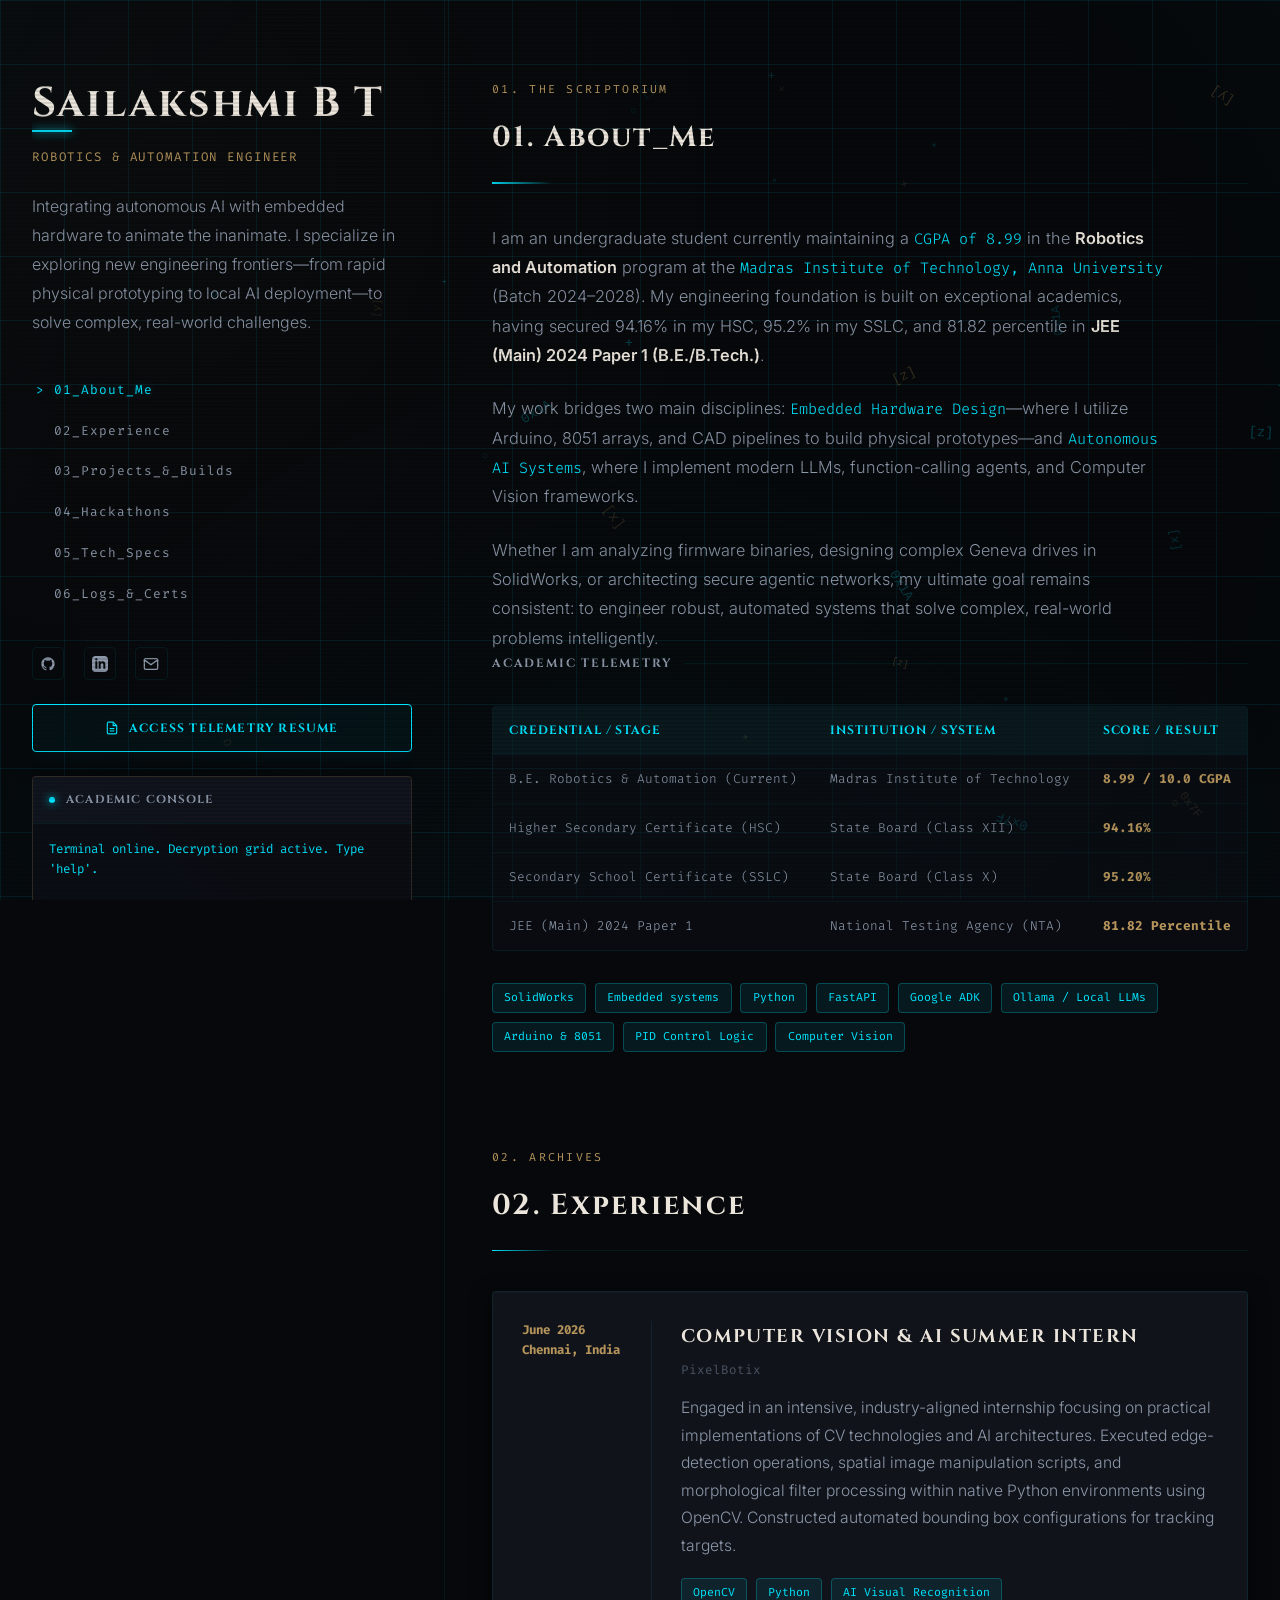
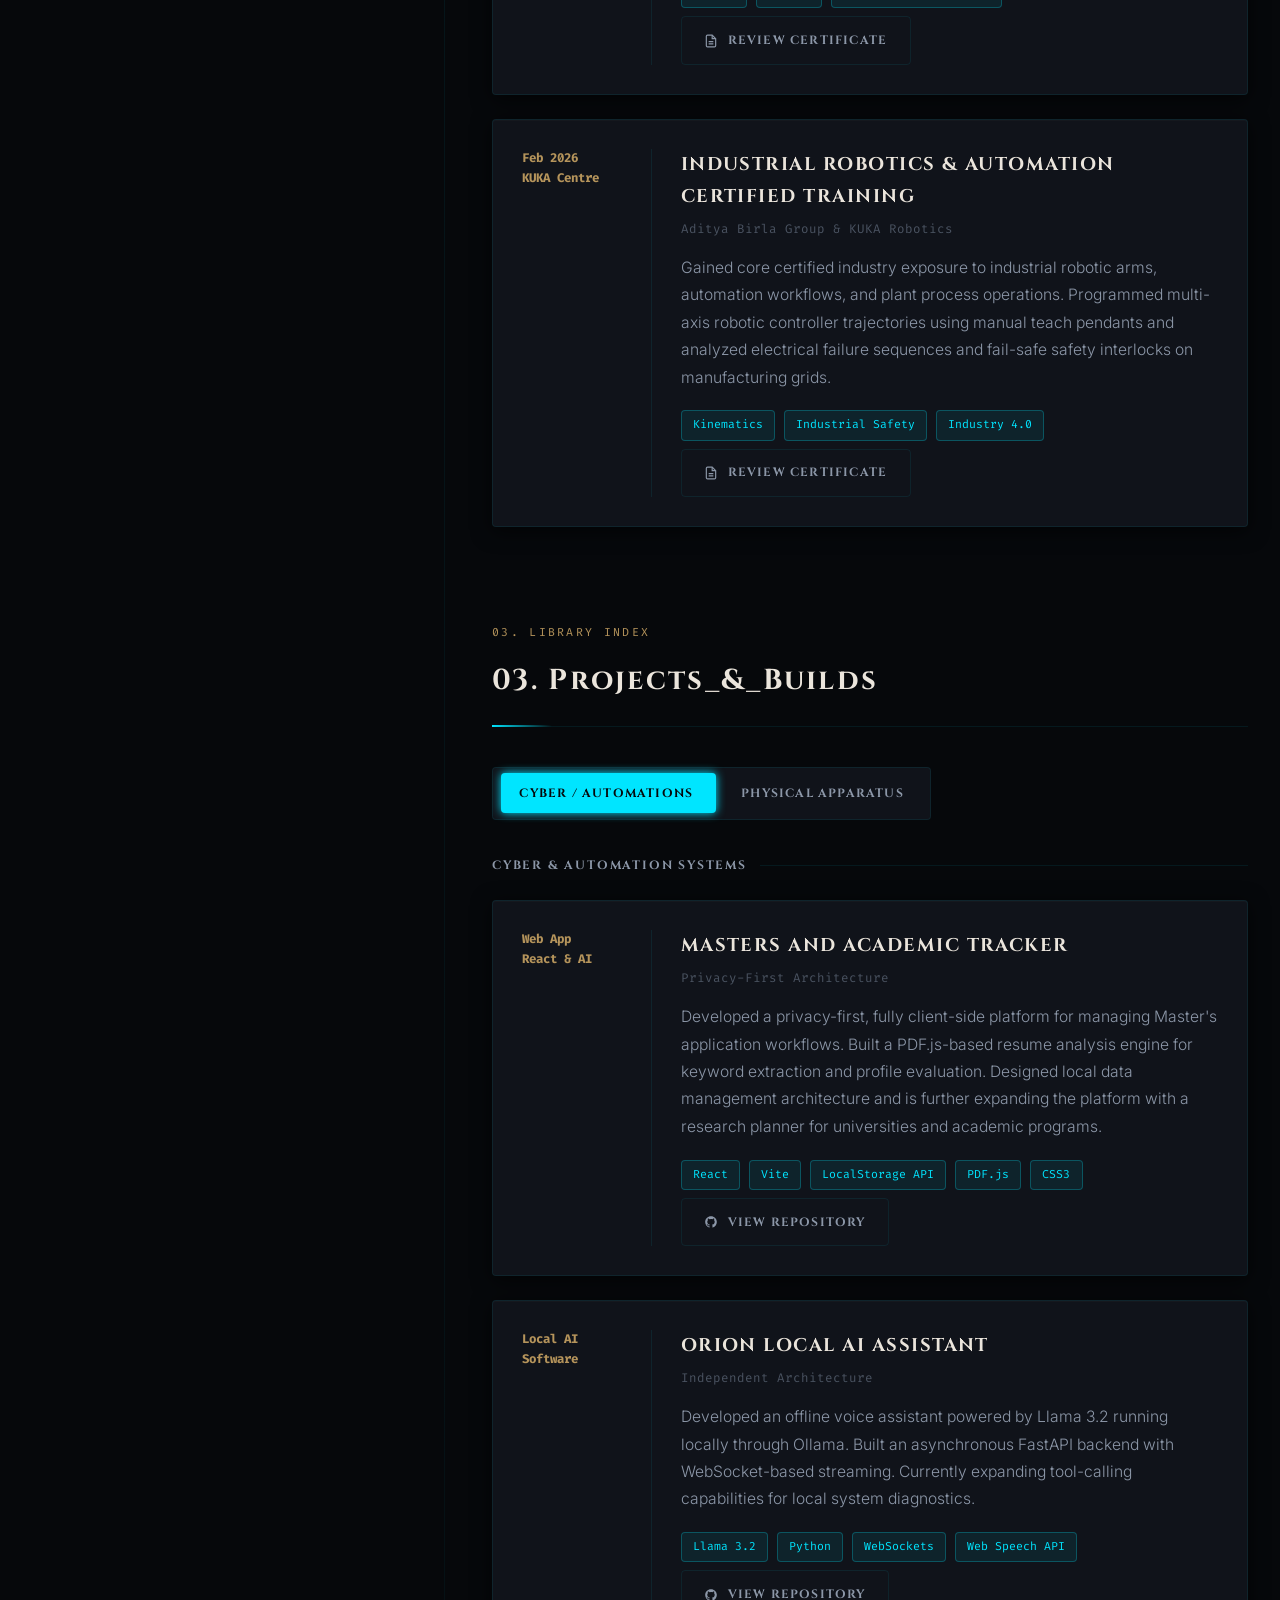
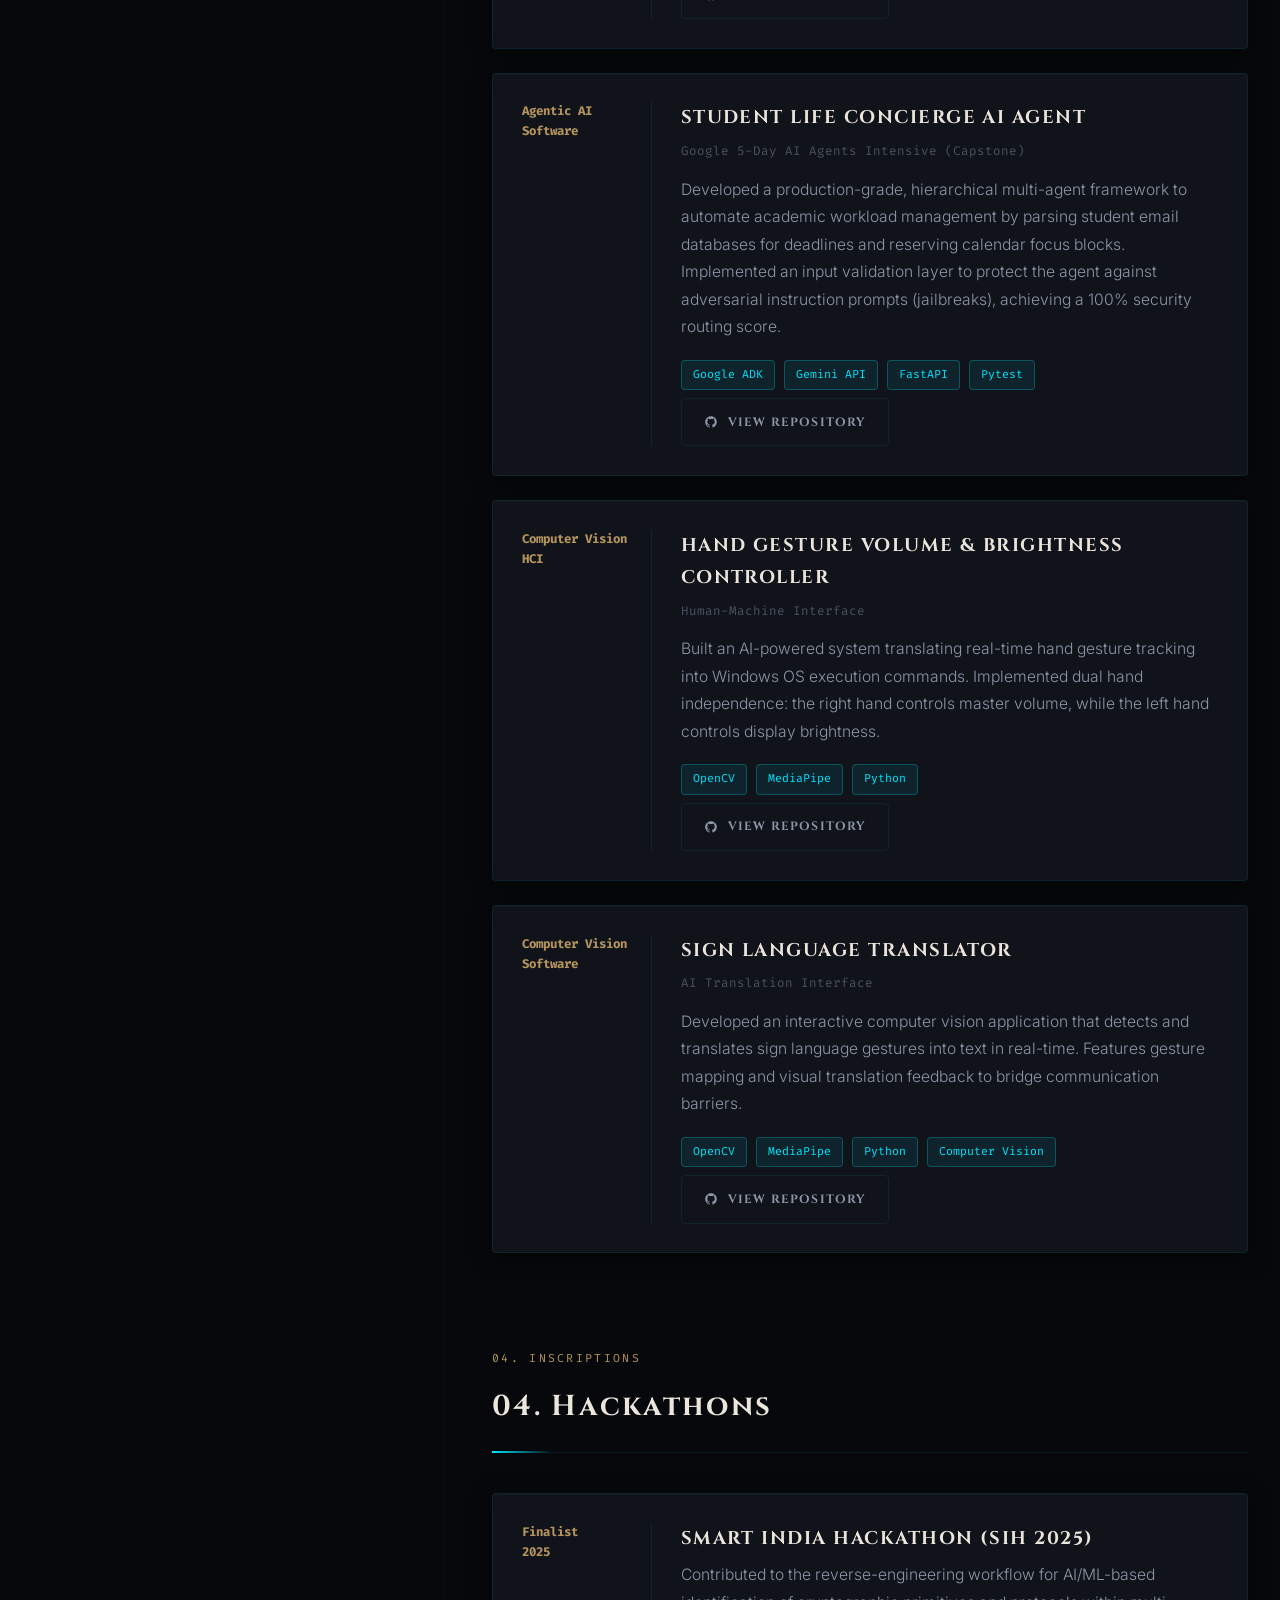
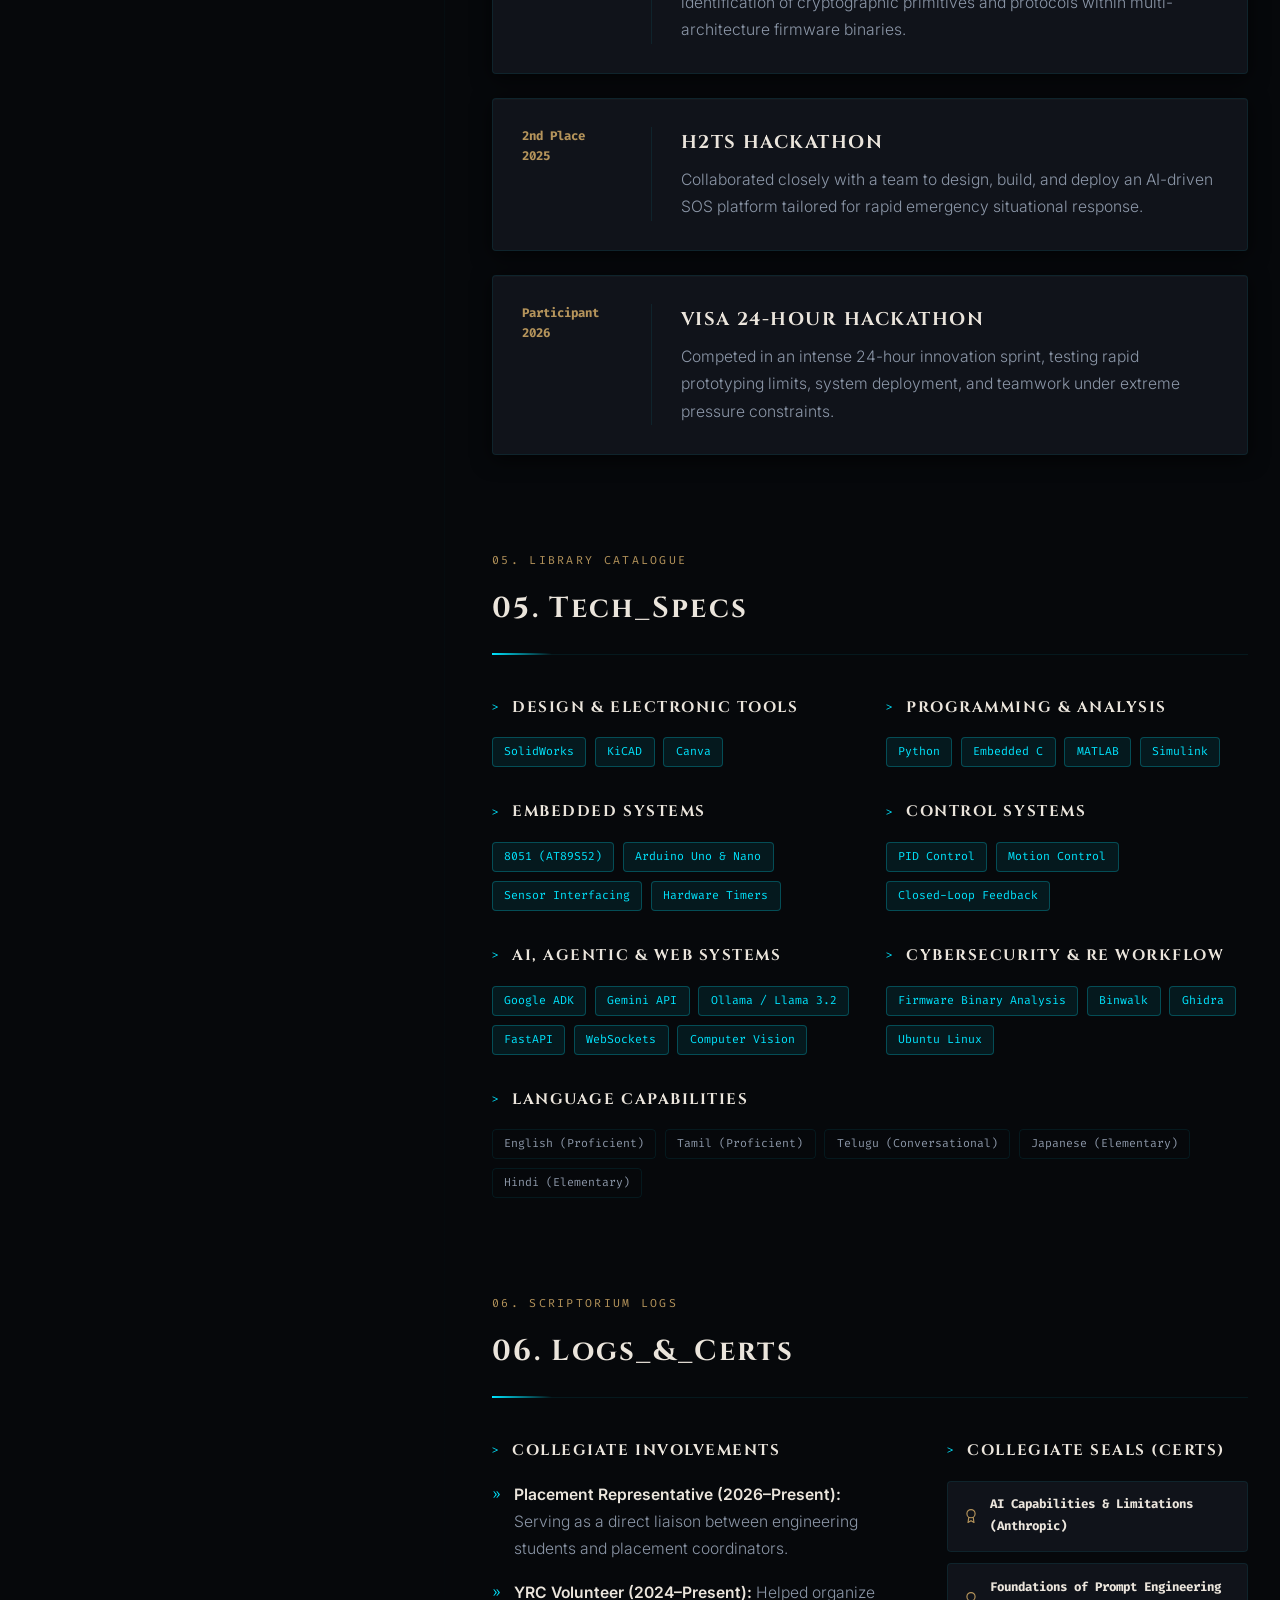
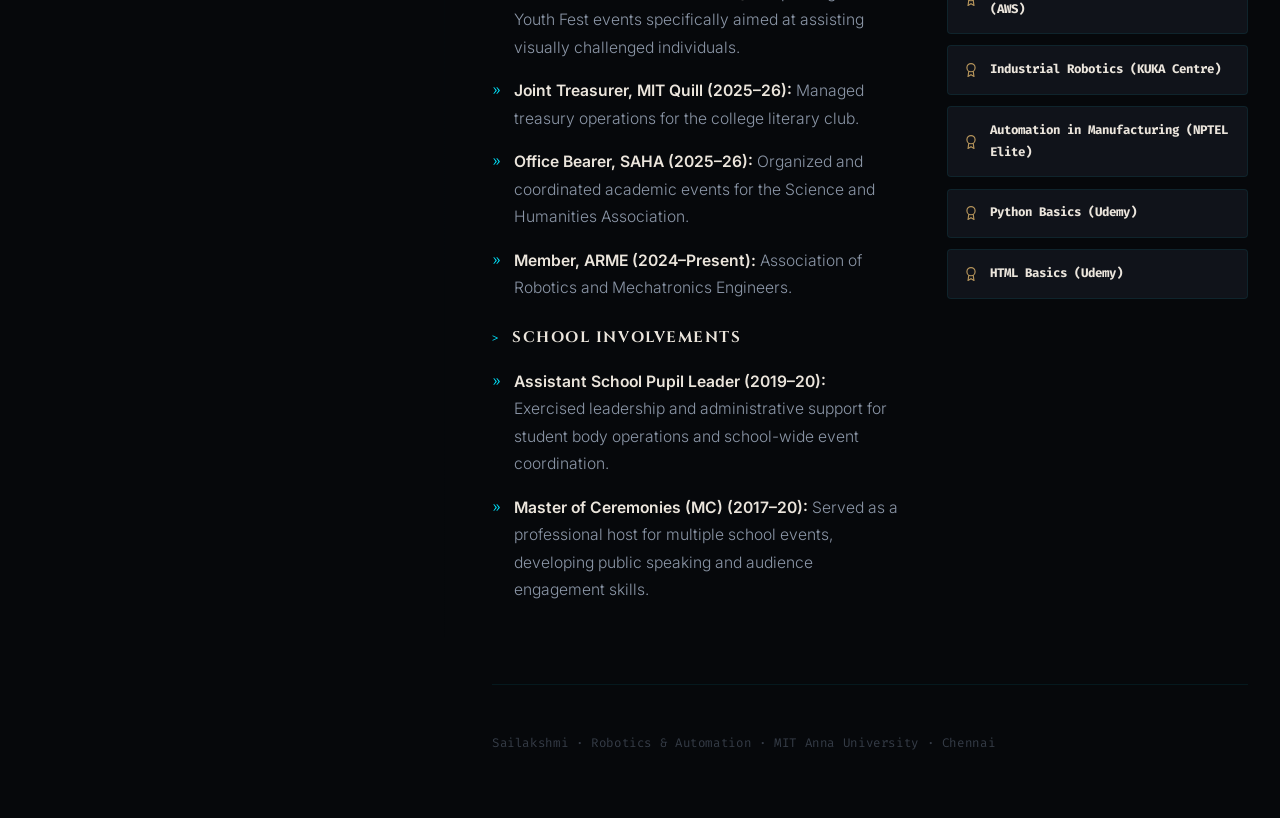
==== commit 98f956ca: "Update index.html" ====
--- a/index.html
+++ b/index.html
@@ -3,23 +3,760 @@
 <head>
 <meta charset="UTF-8" />
 <meta name="viewport" content="width=device-width, initial-scale=1.0" />
-<title>Sailakshmi's Portfolio - Cyber-Bio Tech</title>
-<meta name="description" content="Sailakshmi B T — Robotics & Automation Engineer. Embedded systems, autonomous AI agents and control systems." />
-<link rel="icon" type="image/jpg" href="favicon.jpg" />
+<title>Sailakshmi's Portfolio</title>
+<meta name="description" content="Sailakshmi B T — Robotics & Automation Engineer. Deep-sea electronics, cyber-physical feedback, and autonomous AI systems." />
+<link rel="icon" type="image/jpg" href="../favicon.jpg" />
 <link rel="preconnect" href="https://fonts.googleapis.com" />
 <link rel="preconnect" href="https://fonts.gstatic.com" crossorigin />
-<link href="https://fonts.googleapis.com/css2?family=Space+Grotesk:wght@500;600;700&family=Inter:wght@400;500;600;700&family=JetBrains+Mono:wght@400;500;700&display=swap" rel="stylesheet">
-<link rel="stylesheet" href="style.css" />
+<link href="https://fonts.googleapis.com/css2?family=Cinzel:wght@500;700;900&family=Inter:wght@300;400;500;600;700&family=Fira+Code:wght@400;500&display=swap" rel="stylesheet">
+<style>
+/* ============================================================
+   TOKENS — NEO-ACADEMIA (DARK ACADEMIA + FUTURISTIC)
+   ============================================================ */
+:root {
+  --void:      #06080B; /* Deep crypt cyber black */
+  --panel:     #10131A; /* Matte charcoal stone shelf */
+  --panel-2:   #171B26; /* Dark leather workstation */
+  --line:      rgba(0, 229, 255, 0.08); /* Glowing neon cyan circuits */
+  --line-strong: rgba(181, 148, 91, 0.22); /* Warm matte gold */
+  --paper:     #EBE5DC; /* Antique book paper white */
+  --muted:     #8C97A8; /* Sleek steel slate */
+  --muted-2:   #4A5361; /* Depth shadows */
+  --signal:    #00E5FF; /* Luminescent cyan */
+  --signal-dim: rgba(0, 229, 255, 0.08);
+  --volt:      #B5945B; /* Antique brass gold */
+  --volt-dim:  rgba(181, 148, 91, 0.08);
+  --danger:    #FF5252;
+
+  --font-display: 'Cinzel', serif;
+  --font-body: 'Inter', sans-serif;
+  --font-mono: 'Fira Code', monospace;
+
+  --radius-sm: 4px;
+  --radius-md: 8px;
+  --radius-lg: 12px;
+
+  --shadow-card: 0 4px 20px rgba(0,0,0,0.65), inset 0 1px 0 rgba(255,255,255,0.02);
+  --shadow-lift: 0 12px 36px rgba(0,0,0,0.85), 0 0 18px rgba(0, 229, 255, 0.12);
+
+  --ease: cubic-bezier(0.16, 1, 0.3, 1);
+  --sidebar-w: 380px;
+}
+
+@media (prefers-reduced-motion: reduce) {
+  *, *::before, *::after {
+    animation-duration: 0.001ms !important;
+    animation-iteration-count: 1 !important;
+    transition-duration: 0.001ms !important;
+    scroll-behavior: auto !important;
+  }
+  #canvas-neo-library { display: none !important; }
+}
+
+/* ============================================================
+   RESET & SYSTEM
+   ============================================================ */
+*, *::before, *::after { box-sizing: border-box; margin: 0; padding: 0; }
+html { scroll-behavior: smooth; }
+html, body { height: 100%; }
+
+body {
+  background: var(--void);
+  color: var(--paper);
+  font-family: var(--font-body);
+  font-size: 16px;
+  line-height: 1.75;
+  -webkit-font-smoothing: antialiased;
+  overflow-x: hidden;
+  background-image:
+    radial-gradient(circle at 50% 120%, rgba(0, 229, 255, 0.03), transparent 60%),
+    radial-gradient(circle at 10% 20%, rgba(181, 148, 91, 0.03), transparent 45%),
+    linear-gradient(var(--line) 1px, transparent 1px),
+    linear-gradient(90deg, var(--line) 1px, transparent 1px);
+  background-size: auto, auto, 64px 64px, 64px 64px;
+  background-attachment: fixed;
+}
+body.no-scroll { overflow: hidden; }
+
+/* Interactive background canvas */
+#canvas-neo-library {
+  position: fixed; inset: 0;
+  pointer-events: none;
+  z-index: 0;
+}
+
+/* Subtle CRT scanline overlay */
+.overlay-cyber {
+  position: fixed; inset: 0;
+  pointer-events: none;
+  z-index: 9999;
+  background: 
+    linear-gradient(rgba(10, 13, 20, 0) 50%, rgba(0, 0, 0, 0.12) 50%),
+    radial-gradient(circle at 50% 50%, transparent 60%, rgba(0, 229, 255, 0.015) 100%);
+  background-size: 100% 4px, auto;
+  opacity: 0.85;
+}
+
+img { max-width: 100%; display: block; filter: saturate(0.85) contrast(1.05) brightness(0.95); }
+a { color: inherit; text-decoration-color: var(--line); transition: color 0.25s var(--ease), text-decoration-color 0.25s var(--ease); }
+a:hover { color: var(--signal); }
+button { font: inherit; color: inherit; }
+ul { list-style: none; }
+
+/* Focus states */
+a:focus-visible,
+button:focus-visible,
+input:focus-visible,
+summary:focus-visible {
+  outline: 2px solid var(--signal);
+  outline-offset: 3px;
+  border-radius: 4px;
+}
+
+.skip-link {
+  position: fixed;
+  top: -60px;
+  left: 1rem;
+  z-index: 20000;
+  background: var(--signal);
+  color: var(--void);
+  font-family: var(--font-mono);
+  font-size: 0.85rem;
+  padding: 0.65rem 1.1rem;
+  border-radius: var(--radius-sm);
+  transition: top 0.25s var(--ease);
+}
+.skip-link:focus { top: 1rem; }
+
+/* ============================================================
+   PAGE LOADER & PROGRESS BAR
+   ============================================================ */
+.loader {
+  position: fixed; inset: 0; z-index: 30000;
+  display: flex; flex-direction: column; align-items: center; justify-content: center;
+  gap: 1.5rem;
+  background: var(--void);
+  transition: opacity 0.6s var(--ease), visibility 0.6s var(--ease);
+}
+.loader.hidden { opacity: 0; visibility: hidden; pointer-events: none; }
+.loader-mark { 
+  font-family: var(--font-display); font-size: 2.2rem; font-weight: 700; color: var(--signal); 
+  text-shadow: 0 0 12px var(--signal);
+  animation: loaderGlow 2.5s ease-in-out infinite; 
+}
+.loader-bar { width: 140px; height: 1px; background: rgba(0, 229, 255, 0.15); overflow: hidden; position: relative; }
+.loader-bar span {
+  display: block; height: 100%; width: 40%;
+  background: linear-gradient(90deg, transparent, var(--signal), var(--volt), transparent);
+  animation: loaderSlide 1.5s ease-in-out infinite;
+}
+@keyframes loaderSlide { 0% { transform: translateX(-120%); } 100% { transform: translateX(300%); } }
+@keyframes loaderGlow {
+  0%, 100% { opacity: 0.4; filter: blur(1px); }
+  50% { opacity: 1; filter: blur(0); }
+}
+
+.progress-rail { position: fixed; top: 0; left: 0; right: 0; height: 2px; z-index: 12000; background: transparent; }
+.progress-bar { height: 100%; width: 0%; background: linear-gradient(90deg, var(--signal), var(--volt)); box-shadow: 0 0 8px var(--signal); transition: width 0.1s linear; }
+
+/* ============================================================
+   LAYOUT SHELL
+   ============================================================ */
+.shell { position: relative; max-width: 1360px; margin: 0 auto; padding: 0 2rem; z-index: 1; }
+
+@media (min-width: 1024px) {
+  .shell { display: flex; align-items: flex-start; gap: 5rem; }
+  .sidebar {
+    width: var(--sidebar-w); flex-shrink: 0;
+    position: sticky; top: 0; height: 100vh;
+    padding: 5rem 0 3rem;
+    display: flex; flex-direction: column; justify-content: space-between;
+    overflow-y: auto; scrollbar-width: none;
+  }
+  .sidebar::-webkit-scrollbar { display: none; }
+  .content { flex: 1; min-width: 0; padding: 5rem 0 4rem; position: relative; }
+}
+
+@media (max-width: 1023px) {
+  .shell { padding: 0 1.25rem; }
+  .sidebar { padding: 4rem 0 2rem; }
+  .content { padding: 1rem 0 3rem; }
+  .nav-links { display: flex; flex-wrap: wrap; gap: 0.8rem 1.2rem; margin-top: 1.8rem; }
+}
+
+/* ============================================================
+   SIDEBAR & NAME
+   ============================================================ */
+.hero-name {
+  font-family: var(--font-display);
+  font-size: clamp(2rem, 4vw, 2.6rem);
+  font-weight: 700;
+  line-height: 1.15;
+  color: var(--paper);
+  margin-bottom: 0.8rem;
+  position: relative;
+  display: inline-block;
+  letter-spacing: 0.05em;
+}
+
+/* Glowing cyan cyber horizontal beam crossing name slowly */
+.hero-name::after {
+  content: '';
+  position: absolute;
+  left: 0; bottom: -4px; width: 40px; height: 2px;
+  background: var(--signal);
+  box-shadow: 0 0 10px var(--signal);
+  animation: cyberBeam 4s ease-in-out infinite;
+}
+
+@keyframes cyberBeam {
+  0%, 100% { left: 0; width: 40px; }
+  50% { left: calc(100% - 40px); width: 60px; }
+}
+
+.hero-role {
+  font-family: var(--font-mono);
+  font-size: 0.78rem;
+  color: var(--volt);
+  text-transform: uppercase;
+  letter-spacing: 0.15em;
+  margin-bottom: 1.5rem;
+  display: inline-block;
+}
+.hero-desc { color: var(--muted); font-size: 1rem; line-height: 1.8; max-width: 380px; font-weight: 300; }
+
+.nav-links { display: flex; flex-direction: column; gap: 0.25rem; margin-top: 2.2rem; }
+.nav-item {
+  position: relative;
+  display: inline-flex;
+  align-items: center;
+  width: fit-content;
+  padding: 0.45rem 0.25rem;
+  color: var(--muted);
+  font-family: var(--font-mono);
+  font-size: 0.8rem;
+  letter-spacing: 0.08em;
+  text-decoration: none;
+  transition: color 0.25s var(--ease), transform 0.25s var(--ease);
+}
+.nav-item::before {
+  content: '>';
+  font-size: 0.75rem;
+  color: var(--signal);
+  margin-right: 0.6rem;
+  opacity: 0;
+  transform: translateX(-5px);
+  transition: all 0.25s var(--ease);
+}
+.nav-item:hover, .nav-item:focus-visible { color: var(--paper); transform: translateX(5px); }
+.nav-item.active { color: var(--signal); text-shadow: 0 0 8px rgba(0, 229, 255, 0.25); }
+.nav-item.active::before { opacity: 1; transform: translateX(0); }
+
+.sidebar-bottom { margin-top: 2.2rem; }
+
+.social-links { display: flex; align-items: center; gap: 1.2rem; margin-bottom: 1.5rem; }
+.social-icon {
+  color: var(--muted); display: inline-flex; padding: 0.45rem;
+  border: 1px solid var(--line);
+  border-radius: var(--radius-sm);
+  transition: all 0.25s var(--ease);
+}
+.social-icon:hover, .social-icon:focus-visible {
+  color: var(--signal);
+  background: var(--signal-dim);
+  border-color: var(--signal);
+  box-shadow: 0 0 10px rgba(0, 229, 255, 0.2);
+  transform: scale(1.05);
+}
+.social-icon svg { width: 16px; height: 16px; }
+
+/* Neo Buttons */
+.btn {
+  display: inline-flex; align-items: center; justify-content: center; gap: 0.6rem;
+  font-family: var(--font-display); font-size: 0.75rem; font-weight: 700;
+  letter-spacing: 0.1em; text-decoration: none; text-transform: uppercase;
+  padding: 0.8rem 1.4rem; border-radius: var(--radius-sm);
+  border: 1px solid var(--line); cursor: pointer;
+  transition: all 0.25s var(--ease);
+}
+.btn svg { width: 14px; height: 14px; flex-shrink: 0; }
+.btn-block { width: 100%; margin-bottom: 1.5rem; }
+.btn-primary {
+  background: rgba(0, 229, 255, 0.04);
+  color: var(--signal);
+  border-color: var(--signal);
+  box-shadow: 0 4px 15px rgba(0, 229, 255, 0.05);
+}
+.btn-primary:hover, .btn-primary:focus-visible {
+  background: var(--signal);
+  color: var(--void);
+  transform: translateY(-2px);
+  box-shadow: 0 8px 25px rgba(0, 229, 255, 0.35);
+}
+.btn-primary:active { transform: translateY(0); }
+
+.btn-ghost {
+  background: transparent;
+  border-color: var(--line);
+  color: var(--muted);
+  margin-top: 0.5rem;
+}
+.btn-ghost:hover, .btn-ghost:focus-visible {
+  border-color: var(--volt);
+  color: var(--volt);
+  background: var(--volt-dim);
+  transform: translateY(-2px);
+  box-shadow: 0 5px 15px rgba(181, 148, 91, 0.2);
+}
+
+/* Cyber Console Details */
+.terminal-card {
+  background: #0b0d13;
+  border: 1px solid var(--line-strong);
+  border-radius: var(--radius-sm);
+  overflow: hidden;
+  box-shadow: var(--shadow-card);
+}
+.terminal-label {
+  display: flex; align-items: center; gap: 0.7rem;
+  font-family: var(--font-display); font-size: 0.72rem; font-weight: 700;
+  letter-spacing: 0.1em; text-transform: uppercase; color: var(--muted);
+  padding: 0.8rem 1rem; cursor: pointer; user-select: none;
+  list-style: none;
+  background: #11141d;
+}
+.terminal-label::-webkit-details-marker { display: none; }
+.terminal-dot {
+  width: 6px; height: 6px; border-radius: 50%;
+  background: var(--signal);
+  box-shadow: 0 0 8px var(--signal);
+  flex-shrink: 0;
+  animation: pulseBeacon 2s ease-in-out infinite;
+}
+.terminal-body { border-top: 1px solid var(--line); padding: 1rem; }
+
+.terminal-output { height: 160px; overflow-y: auto; margin-bottom: 0.8rem; padding-right: 6px; font-family: var(--font-mono); font-size: 0.78rem; }
+.terminal-output::-webkit-scrollbar { width: 3px; }
+.terminal-output::-webkit-scrollbar-thumb { background: var(--line-strong); border-radius: 2px; }
+
+.terminal-line { margin-bottom: 0.5rem; white-space: pre-wrap; color: var(--muted); line-height: 1.6; }
+.terminal-line.cmd { color: var(--paper); font-weight: 700; }
+.terminal-line.system { color: var(--signal); }
+.terminal-line.error { color: var(--danger); }
+.terminal-line.success { color: var(--volt); }
+.terminal-line a { color: var(--signal); text-decoration: underline; }
+
+.terminal-input-row { display: flex; gap: 0.5rem; align-items: center; border-top: 1px dashed var(--line); padding-top: 0.8rem; }
+.terminal-prompt { color: var(--signal); font-family: var(--font-mono); font-size: 0.75rem; font-weight: 700; white-space: nowrap; }
+.terminal-input {
+  background: transparent; border: none; outline: none;
+  color: var(--paper); font-family: var(--font-mono); font-size: 0.78rem;
+  flex: 1; caret-color: var(--signal); min-width: 0;
+}
+@keyframes pulseBeacon {
+  0%, 100% { transform: scale(0.9); opacity: 0.5; }
+  50% { transform: scale(1.1); opacity: 1; }
+}
+
+/* ============================================================
+   MAIN CONTENT
+   ============================================================ */
+section { position: relative; margin-bottom: 6rem; scroll-margin-top: 2rem; }
+section:last-of-type { margin-bottom: 4rem; }
+
+.eyebrow {
+  font-family: var(--font-mono); font-size: 0.72rem; color: var(--volt);
+  text-transform: uppercase; letter-spacing: 0.2em; margin-bottom: 0.8rem;
+}
+.section-title {
+  font-family: var(--font-display); font-size: clamp(1.4rem, 3vw, 1.8rem);
+  font-weight: 700; color: var(--paper);
+  margin-bottom: 2.5rem; padding-bottom: 1.2rem;
+  border-bottom: 1px solid var(--line);
+  position: relative;
+  letter-spacing: 0.08em;
+}
+.section-title::after {
+  content: ''; position: absolute; bottom: -1px; left: 0; width: 60px; height: 1.5px;
+  background: linear-gradient(90deg, var(--signal), transparent);
+}
+
+.subsection-title {
+  font-family: var(--font-display); font-size: 0.75rem; color: var(--muted);
+  font-weight: 700; letter-spacing: 0.15em; text-transform: uppercase; margin: 0 0 1.5rem;
+  display: flex; align-items: center; gap: 0.8rem;
+}
+.subsection-title::after { content: ''; flex: 1; height: 1px; background: var(--line); }
+
+.prose p { color: var(--muted); font-size: 1.02rem; line-height: 1.8; margin-bottom: 1.5rem; max-width: 68ch; font-weight: 300; }
+.prose p:last-child { margin-bottom: 0; }
+.highlight { color: var(--signal); font-family: var(--font-mono); font-size: 0.95rem; }
+strong { font-weight: 600; color: var(--paper); }
+
+/* Left signature trace rail next to content */
+.trace-rail {
+  display: none;
+}
+@media (min-width: 1024px) {
+  .trace-rail {
+    display: block; position: absolute; left: -3rem; top: 0; bottom: 0; width: 1px;
+    background: linear-gradient(180deg, var(--line), transparent);
+  }
+  .trace-fill {
+    position: absolute; left: 0; top: 0; width: 100%; height: 0%;
+    background: linear-gradient(180deg, var(--signal), transparent);
+    box-shadow: 0 0 8px var(--signal);
+    transition: height 0.15s linear;
+  }
+}
+
+/* Reveal Scroll Animations */
+.reveal { opacity: 0; transform: translateY(20px); transition: opacity 0.8s var(--ease), transform 0.8s var(--ease); }
+.reveal.in-view { opacity: 1; transform: translateY(0); }
+
+/* ============================================================
+   TELEMETRY SHELVES (CARDS)
+   ============================================================ */
+.card {
+  display: grid; grid-template-columns: 1fr; gap: 1.2rem;
+  padding: 1.8rem; margin-bottom: 1.5rem;
+  background: var(--panel);
+  border: 1px solid var(--line);
+  border-radius: var(--radius-sm);
+  box-shadow: var(--shadow-card);
+  transition: all 0.4s var(--ease);
+  position: relative;
+  overflow: hidden;
+}
+@media (min-width: 640px) { .card { grid-template-columns: 130px 1fr; gap: 1.8rem; } }
+
+/* Glowing geometric corner outlines on hover */
+.card::before {
+  content: '';
+  position: absolute; inset: 0;
+  border: 1.5px solid var(--signal);
+  opacity: 0;
+  pointer-events: none;
+  transition: opacity 0.4s var(--ease);
+  z-index: 2;
+  border-radius: var(--radius-sm);
+  clip-path: polygon(0 0, 15px 0, 15px 1.5px, 1.5px 1.5px, 1.5px 15px, 0 15px,
+                     0 100%, 15px 100%, 15px calc(100% - 1.5px), 1.5px calc(100% - 1.5px), 1.5px calc(100% - 15px), 0 calc(100% - 15px),
+                     100% 100%, 100% calc(100% - 15px), calc(100% - 1.5px) calc(100% - 15px), calc(100% - 1.5px) calc(100% - 1.5px), calc(100% - 15px) calc(100% - 1.5px), calc(100% - 15px) 100%,
+                     100% 0, 100% 15px, calc(100% - 1.5px) 15px, calc(100% - 1.5px) 1.5px, calc(100% - 15px) 1.5px, calc(100% - 15px) 0);
+}
+
+.card:hover {
+  border-color: rgba(0, 229, 255, 0.35);
+  box-shadow: var(--shadow-lift);
+  transform: translateY(-3px);
+  background: var(--panel-2);
+}
+.card:hover::before { opacity: 1; }
+
+.card-meta {
+  font-family: var(--font-mono); font-size: 0.78rem; color: var(--volt);
+  line-height: 1.6; font-weight: 700;
+  border-right: none;
+  padding-right: 0;
+}
+@media (min-width: 640px) {
+  .card-meta {
+    border-right: 1px solid var(--line);
+    padding-right: 0.5rem;
+  }
+}
+
+.card-body h3 {
+  font-family: var(--font-display); font-size: 1.15rem; font-weight: 700;
+  color: var(--paper); margin-bottom: 0.4rem; letter-spacing: 0.08em;
+  transition: color 0.25s var(--ease);
+  text-transform: uppercase;
+}
+.card:hover .card-body h3 { color: var(--signal); }
+.card-body .org {
+  font-family: var(--font-mono); color: var(--muted-2);
+  margin-bottom: 0.8rem; display: block; font-size: 0.78rem;
+  letter-spacing: 0.08em;
+}
+.card-body p { font-size: 0.98rem; color: var(--muted); line-height: 1.75; margin-bottom: 1.2rem; font-weight: 300; }
+.card-body p:last-child { margin-bottom: 0; }
+
+/* Cyber tags */
+.tags-wrapper { display: flex; flex-wrap: wrap; gap: 0.55rem; }
+.tag {
+  font-family: var(--font-mono); font-size: 0.72rem; color: var(--signal);
+  background: var(--signal-dim); padding: 0.25rem 0.7rem; border-radius: var(--radius-sm);
+  border: 1px solid rgba(0, 229, 255, 0.25); white-space: nowrap;
+}
+.tag-neutral { color: var(--muted); border-color: var(--line); background: transparent; }
+.tag-live { color: var(--volt); border-color: rgba(181, 148, 91, 0.35); background: rgba(181, 148, 91, 0.08); }
+
+/* Switcher button design */
+.filter-switcher {
+  position: relative; display: inline-flex; gap: 0.4rem;
+  padding: 0.35rem; margin-bottom: 2.2rem;
+  background: var(--panel); border: 1px solid var(--line);
+  border-radius: var(--radius-sm);
+}
+.filter-btn {
+  position: relative; z-index: 1;
+  font-family: var(--font-display); font-size: 0.75rem; font-weight: 700;
+  color: var(--muted); background: transparent; border: none;
+  padding: 0.6rem 1.3rem; border-radius: var(--radius-sm); cursor: pointer;
+  transition: color 0.3s var(--ease);
+  text-transform: uppercase;
+  letter-spacing: 0.1em;
+}
+.filter-btn.active { color: var(--void); }
+.filter-indicator {
+  position: absolute; top: 0.35rem; left: 0.35rem; height: calc(100% - 0.7rem);
+  width: 0; border-radius: var(--radius-sm);
+  background: var(--signal);
+  box-shadow: 0 0 10px var(--signal);
+  transition: transform 0.35s var(--ease), width 0.35s var(--ease);
+}
+
+.branch-group { display: none; }
+.branch-group.active { display: block; animation: cyberFadeIn 0.5s var(--ease); }
+@keyframes cyberFadeIn {
+  from { opacity: 0; transform: scale(0.99); }
+  to { opacity: 1; transform: scale(1); }
+}
+
+/* ============================================================
+   TELEMETRY SPECS (SKILLS GRID)
+   ============================================================ */
+.skill-grid { display: grid; grid-template-columns: 1fr; gap: 2rem; }
+@media (min-width: 640px) { .skill-grid { grid-template-columns: 1fr 1fr; } }
+.skill-grid-two { grid-template-columns: 1fr; gap: 3rem; }
+@media (min-width: 800px) { .skill-grid-two { grid-template-columns: 1.15fr 0.85fr; } }
+
+.skill-category-wide { grid-column: 1 / -1; }
+.skill-category h4, .list-heading {
+  font-family: var(--font-display); font-size: 0.95rem; font-weight: 700;
+  color: var(--paper); margin-bottom: 1rem; letter-spacing: 0.1em;
+  display: flex; align-items: center; gap: 0.8rem;
+  text-transform: uppercase;
+}
+.skill-category h4::before, .list-heading::before {
+  content: '>'; color: var(--signal); font-size: 0.8rem; flex-shrink: 0;
+}
+
+.simple-list li {
+  font-size: 0.98rem; color: var(--muted); margin-bottom: 1rem;
+  padding-left: 1.4rem; position: relative; line-height: 1.75; font-weight: 300;
+}
+.simple-list li::before {
+  content: "»"; font-family: var(--font-mono); position: absolute; left: 0; top: 0px;
+  color: var(--signal); font-size: 0.95rem;
+}
+
+.cert-list { display: flex; flex-direction: column; gap: 0.7rem; margin-top: 1rem; }
+.cert-link {
+  display: inline-flex; align-items: center; gap: 0.75rem;
+  font-family: var(--font-mono); font-size: 0.78rem; font-weight: 700;
+  color: var(--paper); background: var(--panel);
+  border: 1px solid var(--line); padding: 0.8rem 1rem; border-radius: var(--radius-sm);
+  text-decoration: none; transition: all 0.25s var(--ease);
+}
+.cert-link svg { width: 14px; height: 14px; color: var(--volt); flex-shrink: 0; }
+.cert-link:hover, .cert-link:focus-visible {
+  border-color: var(--signal);
+  background: var(--signal-dim);
+  box-shadow: 0 0 10px rgba(0, 229, 255, 0.2);
+  transform: translateX(4px);
+}
+
+/* Academic telemetry table */
+.academic-table-wrapper {
+  margin: 2rem 0;
+  overflow-x: auto;
+  border: 1px solid var(--line);
+  border-radius: var(--radius-sm);
+  background: rgba(16, 19, 26, 0.4);
+}
+.academic-table {
+  width: 100%;
+  border-collapse: collapse;
+  font-family: var(--font-mono);
+  font-size: 0.8rem;
+  text-align: left;
+}
+.academic-table th {
+  background: rgba(0, 229, 255, 0.05);
+  color: var(--signal);
+  font-family: var(--font-display);
+  font-size: 0.75rem;
+  font-weight: 700;
+  text-transform: uppercase;
+  letter-spacing: 0.08em;
+  padding: 0.8rem 1rem;
+  border-bottom: 1px solid var(--line);
+}
+.academic-table td {
+  padding: 0.8rem 1rem;
+  color: var(--muted);
+  border-bottom: 1px solid rgba(0, 229, 255, 0.05);
+  font-weight: 300;
+}
+.academic-table tr:last-child td {
+  border-bottom: none;
+}
+.academic-table tr:hover td {
+  color: var(--paper);
+  background: rgba(0, 229, 255, 0.02);
+}
+.academic-table .score-highlight {
+  color: var(--volt);
+  font-weight: 700;
+}
+
+/* ============================================================
+   FOOTER
+   ============================================================ */
+.site-footer {
+  border-top: 1px solid var(--line); padding-top: 2.5rem; margin-top: 3rem;
+  font-family: var(--font-mono); font-size: 0.78rem; color: var(--muted-2); text-align: left;
+  letter-spacing: 0.05em;
+}
+.site-footer span { color: var(--signal); font-weight: 700; }
+.footer-sub { margin-top: 0.5rem; color: var(--muted-2); opacity: 0.7; }
+
+/* ============================================================
+   BACK TO TOP
+   ============================================================ */
+.back-to-top {
+  position: fixed; right: 2rem; bottom: 2rem; z-index: 9000;
+  width: 44px; height: 44px; border-radius: var(--radius-sm);
+  background: var(--panel); border: 1px solid var(--line-strong);
+  color: var(--signal); display: flex; align-items: center; justify-content: center;
+  cursor: pointer; opacity: 0; visibility: hidden; transform: translateY(10px);
+  transition: all 0.3s var(--ease);
+  box-shadow: var(--shadow-card);
+}
+.back-to-top.visible { opacity: 1; visibility: visible; transform: translateY(0); }
+.back-to-top:hover, .back-to-top:focus-visible {
+  border-color: var(--signal);
+  background: var(--panel-2);
+  transform: translateY(-4px);
+  box-shadow: 0 0 10px rgba(0, 229, 255, 0.25);
+}
+.back-to-top svg { width: 16px; height: 16px; }
+
+/* ============================================================
+   THE SCROLL ROOM (RESUME MODAL)
+   ============================================================ */
+.resume-fullscreen {
+  display: none; position: fixed; inset: 0; z-index: 25000; background: var(--void);
+  flex-direction: column;
+}
+.resume-fullscreen.active { display: flex; animation: fadeInSub 0.4s var(--ease); }
+@keyframes fadeInSub { from { opacity: 0; } to { opacity: 1; } }
+.resume-toolbar {
+  height: 72px; display: flex; align-items: center; justify-content: space-between;
+  padding: 0 1.8rem; background: var(--panel); border-bottom: 1px solid var(--line);
+  flex-shrink: 0;
+}
+.resume-pdf-container { flex: 1; position: relative; width: 100%; overflow: hidden; }
+.resume-pdf-container iframe { width: 100%; height: 100%; border: none; position: absolute; inset: 0; background: var(--void); }
+.back-text-btn {
+  background: none; border: none; color: var(--paper); font-family: var(--font-mono);
+  font-weight: 700; font-size: 0.8rem; cursor: pointer; display: inline-flex; align-items: center;
+  gap: 0.6rem; padding: 0.5rem 0; transition: color 0.25s var(--ease);
+  text-transform: uppercase; letter-spacing: 0.05em;
+}
+.back-text-btn svg { width: 15px; height: 15px; }
+.back-text-btn:hover, .back-text-btn:focus-visible { color: var(--signal); }
+
+/* ============================================================
+   RESPONSIVE NAVIGATION
+   ============================================================ */
+@media (max-width: 1023px) {
+  .card { grid-template-columns: 1fr; }
+  .content { padding: 1rem 0 5.8rem; }
+  .mobile-nav { display: block; }
+}
+
+.mobile-nav {
+  display: none;
+  position: fixed;
+  left: 0;
+  right: 0;
+  bottom: 0;
+  z-index: 15000;
+  padding: 0.85rem 1rem calc(0.85rem + env(safe-area-inset-bottom));
+  background: rgba(16, 19, 26, 0.96);
+  backdrop-filter: blur(20px);
+  border-top: 1px solid var(--line);
+  box-shadow: 0 -15px 35px rgba(0, 0, 0, 0.5);
+}
+
+.mobile-nav-links {
+  display: flex;
+  align-items: center;
+  gap: 0.6rem;
+  overflow-x: auto;
+  padding-bottom: 0.2rem;
+  scrollbar-width: none;
+}
+.mobile-nav-links::-webkit-scrollbar { display: none; }
+
+.mobile-nav-item {
+  flex: 0 0 auto;
+  display: inline-flex;
+  align-items: center;
+  justify-content: center;
+  padding: 0.7rem 1.1rem;
+  border-radius: var(--radius-sm);
+  border: 1px solid var(--line);
+  background: rgba(0, 229, 255, 0.02);
+  color: var(--muted);
+  font-family: var(--font-mono);
+  font-size: 0.75rem;
+  white-space: nowrap;
+  transition: all 0.25s var(--ease);
+  text-transform: uppercase;
+  letter-spacing: 0.05em;
+}
+.mobile-nav-item:hover,
+.mobile-nav-item:focus-visible {
+  color: var(--paper);
+  background: var(--signal-dim);
+  border-color: var(--signal);
+}
+.mobile-nav-item.active {
+  color: var(--signal);
+  background: var(--signal-dim);
+  border-color: var(--signal);
+}
+
+@media (max-width: 1023px) {
+  .back-to-top { bottom: calc(6.5rem + env(safe-area-inset-bottom)); z-index: 16000; }
+  .mobile-nav { display: block; }
+}
+
+@media (max-width: 480px) {
+  .shell { padding: 0 1.2rem; }
+  .hero-name { font-size: 1.8rem; }
+  .terminal-output { height: 130px; }
+  .back-to-top { right: 1.2rem; width: 40px; height: 40px; }
+}
+</style>
 </head>
 <body>
 
 <a class="skip-link" href="#main-content">Skip to main content</a>
 
+<!-- Background canvas -->
+<canvas id="canvas-neo-library"></canvas>
+
+<!-- Subtle CRT overlay -->
+<div class="overlay-cyber"></div>
+
 <!-- Page loader -->
 <div id="loader" class="loader" aria-hidden="true">
-  <div class="loader-mark">
-    <svg width="34" height="34" viewBox="0 0 24 24" fill="none" stroke="currentColor" stroke-width="1.5" stroke-linecap="square"><path d="M12 2L2 7l10 5 10-5-10-5zM2 17l10 5 10-5M2 12l10 5 10-5"/></svg>
-  </div>
+  <div class="loader-mark">INITIALIZING SCRIPTORIUM...</div>
   <div class="loader-bar"><span></span></div>
 </div>
 
@@ -32,16 +769,16 @@
     <div class="sidebar-top">
       <h1 class="hero-name" id="heroName">Sailakshmi B T</h1>
       <p class="hero-role">Robotics &amp; Automation Engineer</p>
-      <p class="hero-desc">Building intelligent systems by integrating autonomous AI agents with embedded hardware. I specialize in exploring new engineering frontiers—from rapid prototyping to localized AI deployments—to solve complex, real-world challenges.</p>
+      <p class="hero-desc">Integrating autonomous AI with embedded hardware to animate the inanimate. I specialize in exploring new engineering frontiers—from rapid physical prototyping to local AI deployment—to solve complex, real-world challenges.</p>
 
       <nav class="side-nav" aria-label="Section navigation">
         <ul class="nav-links">
           <li><a href="#about" class="nav-item">01_About_Me</a></li>
           <li><a href="#experience" class="nav-item">02_Experience</a></li>
-          <li><a href="#projects" class="nav-item">03_Projects_&amp;_Builds</a></li>
+          <li><a href="#projects" class="nav-item">03_Projects_&_Builds</a></li>
           <li><a href="#hackathons" class="nav-item">04_Hackathons</a></li>
           <li><a href="#skills" class="nav-item">05_Tech_Specs</a></li>
-          <li><a href="#leadership" class="nav-item">06_Logs_&amp;_Certs</a></li>
+          <li><a href="#leadership" class="nav-item">06_Logs_&_Certs</a></li>
         </ul>
       </nav>
     </div>
@@ -61,21 +798,21 @@
 
       <button type="button" onclick="handleResumeClick()" class="btn btn-primary btn-block">
         <svg viewBox="0 0 24 24" fill="none" stroke="currentColor" stroke-width="2" aria-hidden="true"><path d="M14 2H6a2 2 0 0 0-2 2v16a2 2 0 0 0 2 2h12a2 2 0 0 0 2-2V8z"/><polyline points="14 2 14 8 20 8"/><line x1="16" y1="13" x2="8" y2="13"/><line x1="16" y1="17" x2="8" y2="17"/></svg>
-        View Full Resume
+        Access Telemetry Resume
       </button>
 
       <details class="terminal-card" id="sailos-terminal" open>
         <summary class="terminal-label">
           <span class="terminal-dot" aria-hidden="true"></span>
-          SAIL_OS Terminal
+          Academic Console
         </summary>
         <div class="terminal-body">
           <div class="terminal-output" id="terminal-out" role="log" aria-live="polite">
-            <div class="terminal-line system">SAIL_OS Terminal Initialized. Type 'help' to begin.</div>
+            <div class="terminal-line system">Terminal online. Decryption grid active. Type 'help'.</div>
           </div>
           <div class="terminal-input-row">
-            <label class="terminal-prompt" for="terminal-in">root@sail-core:~$</label>
-            <input id="terminal-in" class="terminal-input" type="text" autocomplete="off" placeholder="type command..." />
+            <label class="terminal-prompt" for="terminal-in">scholar@cyber-library:~$</label>
+            <input id="terminal-in" class="terminal-input" type="text" autocomplete="off" placeholder="transmute commands..." />
           </div>
         </div>
       </details>
@@ -87,13 +824,49 @@
     <div class="trace-rail" aria-hidden="true"><div class="trace-fill" id="traceFill"></div></div>
 
     <section id="about" class="reveal">
-      <p class="eyebrow">01. About Me</p>
-      <h2 class="section-title">01. Profile_Data</h2>
+      <p class="eyebrow">01. The Scriptorium</p>
+      <h2 class="section-title">01. About_Me</h2>
 
       <div class="prose">
-        <p>I am an undergraduate student currently maintaining a <span class="highlight">CGPA of 8.99</span> in the <strong>Robotics and Automation</strong> program at the <span class="highlight">Madras Institute of Technology, Anna University</span> (Batch 2024–2028). My engineering foundation is built on exceptional academics, having secured 94.16% in my HSC, 95.2% in my SSLC, and 81.82 percentile in <strong>JEE (Main) 2024 Paper 1 (B.E./B.Tech.)</strong> (CRL: 269,607 | OBC-NCL: 94,238).</p>
+        <p>I am an undergraduate student currently maintaining a <span class="highlight">CGPA of 8.99</span> in the <strong>Robotics and Automation</strong> program at the <span class="highlight">Madras Institute of Technology, Anna University</span> (Batch 2024–2028). My engineering foundation is built on exceptional academics, having secured 94.16% in my HSC, 95.2% in my SSLC, and 81.82 percentile in <strong>JEE (Main) 2024 Paper 1 (B.E./B.Tech.)</strong>.</p>
+        
         <p>My work bridges two main disciplines: <span class="highlight">Embedded Hardware Design</span>—where I utilize Arduino, 8051 arrays, and CAD pipelines to build physical prototypes—and <span class="highlight">Autonomous AI Systems</span>, where I implement modern LLMs, function-calling agents, and Computer Vision frameworks.</p>
         <p>Whether I am analyzing firmware binaries, designing complex Geneva drives in SolidWorks, or architecting secure agentic networks, my ultimate goal remains consistent: to engineer robust, automated systems that solve complex, real-world problems intelligently.</p>
+      </div>
+      
+      <h3 class="subsection-title">Academic Telemetry</h3>
+      <div class="academic-table-wrapper">
+        <table class="academic-table">
+          <thead>
+            <tr>
+              <th>Credential / Stage</th>
+              <th>Institution / System</th>
+              <th>Score / Result</th>
+            </tr>
+          </thead>
+          <tbody>
+            <tr>
+              <td>B.E. Robotics &amp; Automation (Current)</td>
+              <td>Madras Institute of Technology</td>
+              <td class="score-highlight">8.99 / 10.0 CGPA</td>
+            </tr>
+            <tr>
+              <td>Higher Secondary Certificate (HSC)</td>
+              <td>State Board (Class XII)</td>
+              <td class="score-highlight">94.16%</td>
+            </tr>
+            <tr>
+              <td>Secondary School Certificate (SSLC)</td>
+              <td>State Board (Class X)</td>
+              <td class="score-highlight">95.20%</td>
+            </tr>
+            <tr>
+              <td>JEE (Main) 2024 Paper 1</td>
+              <td>National Testing Agency (NTA)</td>
+              <td class="score-highlight">81.82 Percentile</td>
+            </tr>
+          </tbody>
+        </table>
       </div>
 
       <div class="tags-wrapper">
@@ -110,8 +883,8 @@
     </section>
 
     <section id="experience" class="reveal">
-      <p class="eyebrow">02. Experience</p>
-      <h2 class="section-title">02. Active_Logs</h2>
+      <p class="eyebrow">02. Archives</p>
+      <h2 class="section-title">02. Experience</h2>
 
       <article class="card">
         <div class="card-meta">June 2026<br>Chennai, India</div>
@@ -122,9 +895,9 @@
           <div class="tags-wrapper">
             <span class="tag">OpenCV</span><span class="tag">Python</span><span class="tag">AI Visual Recognition</span>
           </div>
-          <a href="PixlBotix_internship.pdf" target="_blank" rel="noopener" class="btn btn-ghost">
+          <a href="../PixlBotix_internship.pdf" target="_blank" rel="noopener" class="btn btn-ghost">
             <svg viewBox="0 0 24 24" fill="none" stroke="currentColor" stroke-width="2" aria-hidden="true"><path d="M14 2H6a2 2 0 0 0-2 2v16a2 2 0 0 0 2 2h12a2 2 0 0 0 2-2V8z"/><polyline points="14 2 14 8 20 8"/><line x1="16" y1="13" x2="8" y2="13"/><line x1="16" y1="17" x2="8" y2="17"/></svg>
-            View Certificate
+            Review Certificate
           </a>
         </div>
       </article>
@@ -138,26 +911,26 @@
           <div class="tags-wrapper">
             <span class="tag">Kinematics</span><span class="tag">Industrial Safety</span><span class="tag">Industry 4.0</span>
           </div>
-          <a href="kuka.pdf" target="_blank" rel="noopener" class="btn btn-ghost">
+          <a href="../kuka.pdf" target="_blank" rel="noopener" class="btn btn-ghost">
             <svg viewBox="0 0 24 24" fill="none" stroke="currentColor" stroke-width="2" aria-hidden="true"><path d="M14 2H6a2 2 0 0 0-2 2v16a2 2 0 0 0 2 2h12a2 2 0 0 0 2-2V8z"/><polyline points="14 2 14 8 20 8"/><line x1="16" y1="13" x2="8" y2="13"/><line x1="16" y1="17" x2="8" y2="17"/></svg>
-            View Certificate
+            Review Certificate
           </a>
         </div>
       </article>
     </section>
 
     <section id="projects" class="reveal">
-      <p class="eyebrow">03. Projects &amp; Builds</p>
-      <h2 class="section-title">03. Schematics_&amp;_Code</h2>
+      <p class="eyebrow">03. Library Index</p>
+      <h2 class="section-title">03. Projects_&_Builds</h2>
 
       <div class="filter-switcher" role="tablist" aria-label="Filter projects by category">
-        <button type="button" class="filter-btn active" data-branch="software" role="tab" aria-selected="true" aria-controls="panel-software" id="tab-software">Software &amp; AI</button>
-        <button type="button" class="filter-btn" data-branch="hardware" role="tab" aria-selected="false" aria-controls="panel-hardware" id="tab-hardware">Hardware &amp; Embedded</button>
+        <button type="button" class="filter-btn active" data-branch="software" role="tab" aria-selected="true" aria-controls="panel-software" id="tab-software">Cyber / Automations</button>
+        <button type="button" class="filter-btn" data-branch="hardware" role="tab" aria-selected="false" aria-controls="panel-hardware" id="tab-hardware">Physical Apparatus</button>
         <span class="filter-indicator" aria-hidden="true"></span>
       </div>
 
       <div class="branch-group active" data-branch-group="software" role="tabpanel" id="panel-software" aria-labelledby="tab-software">
-        <h3 class="subsection-title">Software &amp; AI</h3>
+        <h3 class="subsection-title">Cyber &amp; Automation Systems</h3>
 
         <article class="card">
           <div class="card-meta">Web App<br>React &amp; AI</div>
@@ -182,7 +955,7 @@
             <span class="org">Independent Architecture</span>
             <p>Developed an offline voice assistant powered by Llama 3.2 running locally through Ollama. Built an asynchronous FastAPI backend with WebSocket-based streaming. Currently expanding tool-calling capabilities for local system diagnostics.</p>
             <div class="tags-wrapper">
-              <span class="tag">Llama 3.2</span><span class="tag">Python</span><span class="tag">WebSockets</span><span class="tag">Web Speech API</span><span class="tag tag-live">Executing...</span>
+              <span class="tag">Llama 3.2</span><span class="tag">Python</span><span class="tag">WebSockets</span><span class="tag">Web Speech API</span>
             </div>
             <a href="https://github.com/Saibts/orion-local-ai" target="_blank" rel="noopener" class="btn btn-ghost">
               <svg viewBox="0 0 24 24" fill="currentColor" aria-hidden="true"><path d="M12 2C6.477 2 2 6.477 2 12c0 4.418 2.865 8.166 6.839 9.489.5.09.682-.217.682-.482 0-.237-.009-.866-.013-1.7-2.782.604-3.369-1.34-3.369-1.34-.454-1.156-1.11-1.462-1.11-1.462-.907-.62.069-.608.069-.608 1.003.07 1.531 1.03 1.531 1.03.892 1.529 2.341 1.087 2.91.831.092-.646.35-1.086.636-1.336-2.22-.253-4.555-1.11-4.555-4.943 0-1.091.39-1.984 1.029-2.683-.103-.253-.446-1.27.098-2.647 0 0 .84-.269 2.75 1.025A9.578 9.578 0 0 1 12 6.836c.85.004 1.705.114 2.504.337 1.909-1.294 2.747-1.025 2.747-1.025.546 1.377.202 2.394.1 2.647.64.699 1.028 1.592 1.028 2.683 0 3.842-2.339 4.687-4.566 4.935.359.309.678.919.678 1.852 0 1.336-.012 2.415-.012 2.741 0 .267.18.577.688.48C19.138 20.163 22 16.418 22 12c0-5.523-4.477-10-10-10z"/></svg>
@@ -241,7 +1014,19 @@
       </div>
 
       <div class="branch-group" data-branch-group="hardware" role="tabpanel" id="panel-hardware" aria-labelledby="tab-hardware">
-        <h3 class="subsection-title">Hardware &amp; Embedded Systems</h3>
+        <h3 class="subsection-title">Physical Apparatus Systems</h3>
+
+        <article class="card">
+          <div class="card-meta">Honors Course<br>Robotics</div>
+          <div class="card-body">
+            <h3>Honors Capstone Project</h3>
+            <span class="org">MIT Anna University</span>
+            <p>An ongoing Honors Course Capstone Project spanning from the 5th to the 7th semester. Currently in the ideation and conceptualization phase, focused on defining and developing a physical prototype within the robotics domain.</p>
+            <div class="tags-wrapper">
+              <span class="tag">Robotics</span><span class="tag">System Design</span><span class="tag">Ideation Phase</span><span class="tag tag-live">Assembling (Sem 5-7)</span>
+            </div>
+          </div>
+        </article>
 
         <article class="card">
           <div class="card-meta">Mech Design<br>Hardware</div>
@@ -310,8 +1095,8 @@
     </section>
 
     <section id="hackathons" class="reveal">
-      <p class="eyebrow">04. Hackathons</p>
-      <h2 class="section-title">04. System_Overrides</h2>
+      <p class="eyebrow">04. Inscriptions</p>
+      <h2 class="section-title">04. Hackathons</h2>
 
       <article class="card">
         <div class="card-meta">Finalist<br>2025</div>
@@ -339,7 +1124,7 @@
     </section>
 
     <section id="skills" class="reveal">
-      <p class="eyebrow">05. Tech Specs</p>
+      <p class="eyebrow">05. Library Catalogue</p>
       <h2 class="section-title">05. Tech_Specs</h2>
 
       <div class="skill-grid">
@@ -399,47 +1184,51 @@
     </section>
 
     <section id="leadership" class="reveal">
-      <p class="eyebrow">06. Logs &amp; Certs</p>
-      <h2 class="section-title">06. System_Logs</h2>
+      <p class="eyebrow">06. Scriptorium Logs</p>
+      <h2 class="section-title">06. Logs_&_Certs</h2>
 
       <div class="skill-grid skill-grid-two">
         <div>
-          <h4 class="list-heading">Leadership &amp; Involvement</h4>
+          <h4 class="list-heading">Collegiate Involvements</h4>
           <ul class="simple-list">
             <li><strong>Placement Representative (2026–Present):</strong> Serving as a direct liaison between engineering students and placement coordinators.</li>
             <li><strong>YRC Volunteer (2024–Present):</strong> Helped organize Youth Fest events specifically aimed at assisting visually challenged individuals.</li>
             <li><strong>Joint Treasurer, MIT Quill (2025–26):</strong> Managed treasury operations for the college literary club.</li>
             <li><strong>Office Bearer, SAHA (2025–26):</strong> Organized and coordinated academic events for the Science and Humanities Association.</li>
             <li><strong>Member, ARME (2024–Present):</strong> Association of Robotics and Mechatronics Engineers.</li>
+          </ul>
+
+          <h4 class="list-heading" style="margin-top: 1.5rem;">School Involvements</h4>
+          <ul class="simple-list">
             <li><strong>Assistant School Pupil Leader (2019–20):</strong> Exercised leadership and administrative support for student body operations and school-wide event coordination.</li>
             <li><strong>Master of Ceremonies (MC) (2017–20):</strong> Served as a professional host for multiple school events, developing public speaking and audience engagement skills.</li>
           </ul>
         </div>
 
         <div>
-          <h4 class="list-heading">Security Clearances (Certs)</h4>
+          <h4 class="list-heading">Collegiate Seals (Certs)</h4>
           <div class="cert-list">
-            <a href="Anthropic.pdf" target="_blank" rel="noopener" class="cert-link">
+            <a href="../Anthropic.pdf" target="_blank" rel="noopener" class="cert-link">
               <svg viewBox="0 0 24 24" fill="none" stroke="currentColor" stroke-width="2" aria-hidden="true"><circle cx="12" cy="8" r="7"/><polyline points="8.21 13.89 7 23 12 20 17 23 15.79 13.88"/></svg>
               AI Capabilities &amp; Limitations (Anthropic)
             </a>
-            <a href="prompt engineering.pdf" target="_blank" rel="noopener" class="cert-link">
+            <a href="../prompt engineering.pdf" target="_blank" rel="noopener" class="cert-link">
               <svg viewBox="0 0 24 24" fill="none" stroke="currentColor" stroke-width="2" aria-hidden="true"><circle cx="12" cy="8" r="7"/><polyline points="8.21 13.89 7 23 12 20 17 23 15.79 13.88"/></svg>
               Foundations of Prompt Engineering (AWS)
             </a>
-            <a href="kuka.pdf" target="_blank" rel="noopener" class="cert-link">
+            <a href="../kuka.pdf" target="_blank" rel="noopener" class="cert-link">
               <svg viewBox="0 0 24 24" fill="none" stroke="currentColor" stroke-width="2" aria-hidden="true"><circle cx="12" cy="8" r="7"/><polyline points="8.21 13.89 7 23 12 20 17 23 15.79 13.88"/></svg>
               Industrial Robotics (KUKA Centre)
             </a>
-            <a href="nptel.pdf" target="_blank" rel="noopener" class="cert-link">
+            <a href="../nptel.pdf" target="_blank" rel="noopener" class="cert-link">
               <svg viewBox="0 0 24 24" fill="none" stroke="currentColor" stroke-width="2" aria-hidden="true"><circle cx="12" cy="8" r="7"/><polyline points="8.21 13.89 7 23 12 20 17 23 15.79 13.88"/></svg>
               Automation in Manufacturing (NPTEL Elite)
             </a>
-            <a href="Udemy-python.pdf" target="_blank" rel="noopener" class="cert-link">
+            <a href="../Udemy-python.pdf" target="_blank" rel="noopener" class="cert-link">
               <svg viewBox="0 0 24 24" fill="none" stroke="currentColor" stroke-width="2" aria-hidden="true"><circle cx="12" cy="8" r="7"/><polyline points="8.21 13.89 7 23 12 20 17 23 15.79 13.88"/></svg>
               Python Basics (Udemy)
             </a>
-            <a href="Udemy-html.pdf" target="_blank" rel="noopener" class="cert-link">
+            <a href="../Udemy-html.pdf" target="_blank" rel="noopener" class="cert-link">
               <svg viewBox="0 0 24 24" fill="none" stroke="currentColor" stroke-width="2" aria-hidden="true"><circle cx="12" cy="8" r="7"/><polyline points="8.21 13.89 7 23 12 20 17 23 15.79 13.88"/></svg>
               HTML Basics (Udemy)
             </a>
@@ -448,9 +1237,8 @@
       </div>
     </section>
 
-    <footer class="site-footer">
-      <p>Engineered by <span>Sailakshmi</span> // System Online</p>
-      <p class="footer-sub">Robotics &amp; Automation · MIT Anna University · Chennai</p>
+      <footer class="site-footer">
+      <p class="footer-sub">Sailakshmi · Robotics &amp; Automation · MIT Anna University · Chennai</p>
     </footer>
 
   </main>
@@ -461,7 +1249,7 @@
       <li><a href="#experience" class="nav-item mobile-nav-item">Experience</a></li>
       <li><a href="#projects" class="nav-item mobile-nav-item">Projects</a></li>
       <li><a href="#hackathons" class="nav-item mobile-nav-item">Hackathons</a></li>
-      <li><a href="#skills" class="nav-item mobile-nav-item">Tech</a></li>
+      <li><a href="#skills" class="nav-item mobile-nav-item">Specs</a></li>
       <li><a href="#leadership" class="nav-item mobile-nav-item">Certs</a></li>
     </ul>
   </nav>
@@ -475,17 +1263,454 @@
   <div class="resume-toolbar">
     <button type="button" class="back-text-btn" onclick="closeResume()">
       <svg viewBox="0 0 24 24" fill="none" stroke="currentColor" stroke-width="2" aria-hidden="true"><path d="M19 12H5M12 19l-7-7 7-7"/></svg>
-      Return to Interface
+      Return to Scriptorium
     </button>
-    <a href="Sailakshmi_Resume.pdf" target="_blank" rel="noopener" download class="btn btn-primary btn-compact">
+    <a href="../Sailakshmi_Resume.pdf" target="_blank" rel="noopener" download class="btn btn-primary btn-compact">
       Download Resume
     </a>
   </div>
   <div class="resume-pdf-container">
-    <iframe src="new_resume.html" title="Sailakshmi B T Resume" loading="lazy"></iframe>
+    <iframe src="resume.html" title="Sailakshmi B T Resume" loading="lazy"></iframe>
   </div>
 </div>
 
-<script src="script.js" defer></script>
+<script>
+(function () {
+  'use strict';
+
+  const reducedMotion = window.matchMedia('(prefers-reduced-motion: reduce)').matches;
+
+  /* ============================================================
+     PAGE LOADER
+     ============================================================ */
+  function initLoader() {
+    const loader = document.getElementById('loader');
+    if (!loader) return;
+    const dismiss = () => loader.classList.add('hidden');
+    if (reducedMotion) { dismiss(); return; }
+    window.addEventListener('load', () => setTimeout(dismiss, 450));
+    setTimeout(dismiss, 2000);
+  }
+
+  /* ============================================================
+     SCROLL PROGRESS BAR
+     ============================================================ */
+  function initScrollProgress() {
+    const bar = document.getElementById('progressBar');
+    if (!bar) return;
+    let ticking = false;
+    function update() {
+      const scrollTop = window.scrollY;
+      const docHeight = document.documentElement.scrollHeight - window.innerHeight;
+      const pct = docHeight > 0 ? (scrollTop / docHeight) * 100 : 0;
+      bar.style.width = pct + '%';
+      ticking = false;
+    }
+    window.addEventListener('scroll', () => {
+      if (!ticking) { requestAnimationFrame(update); ticking = true; }
+    }, { passive: true });
+    update();
+  }
+
+  /* ============================================================
+     TRACE RAIL FILL
+     ============================================================ */
+  function initTraceRail() {
+    const fill = document.getElementById('traceFill');
+    const content = document.querySelector('.content');
+    if (!fill || !content) return;
+    let ticking = false;
+    function update() {
+      const rect = content.getBoundingClientRect();
+      const total = rect.height - window.innerHeight;
+      const scrolled = Math.min(Math.max(-rect.top, 0), total);
+      const pct = total > 0 ? (scrolled / total) * 100 : 0;
+      fill.style.height = pct + '%';
+      ticking = false;
+    }
+    window.addEventListener('scroll', () => {
+      if (!ticking) { requestAnimationFrame(update); ticking = true; }
+    }, { passive: true });
+    window.addEventListener('resize', update);
+    update();
+  }
+
+  /* ============================================================
+     SCROLL REVEAL ANIMATIONS
+     ============================================================ */
+  function initScrollReveal() {
+    const items = document.querySelectorAll('.reveal');
+    if (!items.length) return;
+
+    if (reducedMotion || !('IntersectionObserver' in window)) {
+      items.forEach(el => el.classList.add('in-view'));
+      return;
+    }
+
+    const observer = new IntersectionObserver((entries) => {
+      entries.forEach(entry => {
+        if (entry.isIntersecting) {
+          entry.target.classList.add('in-view');
+          observer.unobserve(entry.target);
+        }
+      });
+    }, { threshold: 0.12, rootMargin: '0px 0px -60px 0px' });
+
+    items.forEach(el => observer.observe(el));
+  }
+
+  /* ============================================================
+     ACTIVE NAVIGATION HIGHLIGHTING
+     ============================================================ */
+  function initActiveNav() {
+    const navItems = document.querySelectorAll('.nav-item');
+    const sections = document.querySelectorAll('main.content > section[id]');
+    if (!navItems.length || !sections.length) return;
+
+    const map = new Map();
+    navItems.forEach(item => {
+      const id = item.getAttribute('href').substring(1);
+      if (!map.has(id)) map.set(id, []);
+      map.get(id).push(item);
+    });
+
+    if (!('IntersectionObserver' in window)) return;
+
+    const observer = new IntersectionObserver((entries) => {
+      entries.forEach(entry => {
+        const links = map.get(entry.target.id);
+        if (!links) return;
+        if (entry.isIntersecting) {
+          navItems.forEach(n => n.classList.remove('active'));
+          links.forEach(link => link.classList.add('active'));
+        }
+      });
+    }, { rootMargin: '-35% 0px -55% 0px', threshold: 0 });
+
+    sections.forEach(sec => observer.observe(sec));
+  }
+
+  /* ============================================================
+     SMOOTH SCROLL FOR NAV LINKS
+     ============================================================ */
+  function initSmoothScroll() {
+    document.querySelectorAll('.nav-item').forEach(link => {
+      link.addEventListener('click', (e) => {
+        const targetId = link.getAttribute('href').substring(1);
+        const target = document.getElementById(targetId);
+        if (!target) return;
+        e.preventDefault();
+        const top = target.getBoundingClientRect().top + window.scrollY - 24;
+        window.scrollTo({ top, behavior: reducedMotion ? 'auto' : 'smooth' });
+        if (window.innerWidth <= 1023) {
+          navItemsSetActive(link);
+        }
+      });
+    });
+  }
+  function navItemsSetActive(link) {
+    const targetId = link.getAttribute('href').substring(1);
+    document.querySelectorAll('.nav-item').forEach(n => n.classList.remove('active'));
+    document.querySelectorAll(`.nav-item[href="#${targetId}"]`).forEach(n => n.classList.add('active'));
+  }
+
+  /* ============================================================
+     BACK TO TOP BUTTON
+     ============================================================ */
+  function initBackToTop() {
+    const btn = document.getElementById('backToTop');
+    if (!btn) return;
+    let ticking = false;
+    function update() {
+      btn.classList.toggle('visible', window.scrollY > 600);
+      ticking = false;
+    }
+    window.addEventListener('scroll', () => {
+      if (!ticking) { requestAnimationFrame(update); ticking = true; }
+    }, { passive: true });
+    btn.addEventListener('click', () => {
+      window.scrollTo({ top: 0, behavior: reducedMotion ? 'auto' : 'smooth' });
+    });
+    update();
+  }
+
+  /* ============================================================
+     PROJECT FILTER SWITCHER
+     ============================================================ */
+  function initProjectFilter() {
+    const buttons = document.querySelectorAll('.filter-btn');
+    const groups = document.querySelectorAll('.branch-group');
+    const indicator = document.querySelector('.filter-indicator');
+    if (!buttons.length) return;
+
+    function moveIndicator(btn) {
+      if (!indicator) return;
+      indicator.style.width = btn.offsetWidth + 'px';
+      indicator.style.transform = `translateX(${btn.offsetLeft - 4}px)`;
+    }
+
+    function setBranch(branch, focusTarget) {
+      buttons.forEach(b => {
+        const isActive = b.dataset.branch === branch;
+        b.classList.toggle('active', isActive);
+        b.setAttribute('aria-selected', String(isActive));
+        if (isActive) moveIndicator(b);
+      });
+      groups.forEach(g => g.classList.toggle('active', g.dataset.branchGroup === branch));
+    }
+
+    buttons.forEach(btn => btn.addEventListener('click', () => setBranch(btn.dataset.branch)));
+    window.addEventListener('resize', () => {
+      const active = document.querySelector('.filter-btn.active');
+      if (active) moveIndicator(active);
+    });
+
+    const initial = document.querySelector('.filter-btn.active') || buttons[0];
+    requestAnimationFrame(() => setBranch(initial.dataset.branch));
+  }
+
+  /* ============================================================
+     RESUME MODAL
+     ============================================================ */
+  window.handleResumeClick = function () {
+    const modal = document.getElementById('resume-viewer');
+    if (!modal) return;
+    modal.classList.add('active');
+    document.body.classList.add('no-scroll');
+    const closeBtn = modal.querySelector('.back-text-btn');
+    if (closeBtn) closeBtn.focus();
+  };
+
+  window.closeResume = function () {
+    const modal = document.getElementById('resume-viewer');
+    if (!modal) return;
+    modal.classList.remove('active');
+    document.body.classList.remove('no-scroll');
+  };
+
+  function initResumeModalKeys() {
+    document.addEventListener('keydown', (e) => {
+      if (e.key === 'Escape') window.closeResume();
+    });
+  }
+
+  /* ============================================================
+     ACADEMIC TERMINAL CLI
+     ============================================================ */
+  function initTerminal() {
+    const input = document.getElementById('terminal-in');
+    const output = document.getElementById('terminal-out');
+    if (!input || !output) return;
+
+    function printLine(html, type) {
+      const line = document.createElement('div');
+      line.className = ('terminal-line ' + (type || '')).trim();
+      line.innerHTML = html;
+      output.appendChild(line);
+      output.scrollTop = output.scrollHeight;
+    }
+
+    const commands = {
+      help: "Catalog Spells:<br> &gt; <strong>about</strong>: Profile telemetry summary<br> &gt; <strong>skills</strong>: Technical specs configuration<br> &gt; <strong>projects</strong>: Relics &amp; code index<br> &gt; <strong>contact</strong>: Dispatch digital messenger crow<br> &gt; <strong>diagnostic</strong>: Core filter health scan<br> &gt; <strong>clear</strong>: Wipe terminal screen",
+      about: "<strong>Sailakshmi B T</strong> — Robotics &amp; Automation undergraduate, Madras Institute of Technology.<br>CGPA: 8.99 | SSLC: 95.2% | HSC: 94.16%<br>Mission Specs: Closed-loop stabilization algorithms, SolidWorks CAD modeling, prompt security layers.",
+      skills: "APPARATUS_CONFIGURATIONS:<br> [Design Suite]: SolidWorks, KiCAD<br> [Control Loops]: Embedded C, Python, MATLAB/Simulink, Closed-Loop PID<br> [AI Systems]: Google ADK agentic designs, local Llama 3.2, OpenCV models<br> [Communication]: WebSockets, Hardware I2C/SPI arrays",
+      projects: "CATALOG_WORKS:<br> &gt; Academic tracker &amp; client-side resume evaluation engine<br> &gt; Orion offline speech assistant diagnostic core<br> &gt; Hierarchical multi-agent calendar scheduling assistant<br> &gt; Dual-independence manual gesture volume driver<br> &gt; OpenCV sign language translation interface<br> &gt; Parametric Geneva wheel mechanical designs<br> &gt; Stabilizing closed-loop single-axis gimbal<br> &gt; KiCAD custom routes and layouts",
+      contact: "MISSION_CHANNELS:<br> Email: <a href=\"mailto:sailakshmibt2006@gmail.com\">sailakshmibt2006@gmail.com</a><br> GitHub: <a href=\"https://github.com/Saibts\" target=\"_blank\" rel=\"noopener\">Saibts</a><br> LinkedIn: <a href=\"https://linkedin.com/in/sailakshmi-65a696327\" target=\"_blank\" rel=\"noopener\">Sailakshmi</a>",
+      diagnostic: "<span class=\"system\">[PASS]</span> LIBRARY HUMIDITY: NOMINAL<br><span class=\"system\">[PASS]</span> COILS &amp; CIRCUITS: nom_active<br><span class=\"system\">[PASS]</span> SPECTRUM CALIBRATOR: 100% LOCK<br><strong>[STATUS] Temporal synchronization engine running at nominal rate. Cyber core synchronized.</strong>"
+    };
+
+    input.addEventListener('keydown', (e) => {
+      if (e.key !== 'Enter') return;
+      const val = input.value.trim();
+      const cmd = val.toLowerCase();
+
+      printLine(`scholar@cyber-library:~$ ${escapeHtml(val)}`, 'cmd');
+
+      if (cmd === 'clear') {
+        output.innerHTML = '';
+      } else if (commands[cmd]) {
+        printLine(commands[cmd]);
+      } else if (cmd) {
+        printLine(`error: spell '${escapeHtml(val)}' is undecipherable in this catalog. Try 'help'.`, 'error');
+      }
+
+      input.value = '';
+    });
+  }
+
+  function escapeHtml(str) {
+    const div = document.createElement('div');
+    div.textContent = str;
+    return div.innerHTML;
+  }
+
+  /* ============================================================
+     NEO-LIBRARY CONSTELLATION CANVAS
+     ============================================================ */
+  function initNeoCanvas() {
+    const canvas = document.getElementById('canvas-neo-library');
+    if (!canvas) return;
+    const ctx = canvas.getContext('2d');
+    if (!ctx) return;
+
+    if (reducedMotion) {
+      canvas.style.display = 'none';
+      return;
+    }
+
+    let width = canvas.width = window.innerWidth;
+    let height = canvas.height = window.innerHeight;
+
+    window.addEventListener('resize', () => {
+      width = canvas.width = window.innerWidth;
+      height = canvas.height = window.innerHeight;
+    });
+
+    const particles = [];
+    const count = Math.min(30, Math.floor((width * height) / 32000));
+    const colors = ['#C5A059', '#00E5FF'];
+    // Coordinate tags / indicators representing digital blueprint dust
+    const tags = ['[x]', '[y]', '[z]', '0x1A', '0x7F', '+', 'o'];
+
+    class Mote {
+      constructor() {
+        this.reset();
+        this.y = Math.random() * height; // initial random distribution
+      }
+      reset() {
+        this.x = Math.random() * width;
+        this.y = -10;
+        this.vy = Math.random() * 0.4 + 0.15; // float downwards
+        this.vx = (Math.random() - 0.5) * 0.2;
+        this.size = Math.random() * 7 + 8;
+        this.color = colors[Math.floor(Math.random() * colors.length)];
+        this.alpha = Math.random() * 0.22 + 0.08;
+        this.label = tags[Math.floor(Math.random() * tags.length)];
+        this.spin = Math.random() * 0.006 - 0.003;
+        this.angle = Math.random() * Math.PI * 2;
+      }
+      update() {
+        this.y += this.vy;
+        this.x += this.vx;
+        this.angle += this.spin;
+
+        if (this.y > height + 20 || this.x < -20 || this.x > width + 20) {
+          this.reset();
+        }
+      }
+      draw() {
+        ctx.save();
+        ctx.translate(this.x, this.y);
+        ctx.rotate(this.angle);
+        ctx.globalAlpha = this.alpha;
+        ctx.fillStyle = this.color;
+        ctx.font = `${this.size}px monospace`;
+        ctx.fillText(this.label, 0, 0);
+        ctx.restore();
+      }
+    }
+
+    for (let i = 0; i < count; i++) {
+      particles.push(new Mote());
+    }
+
+    let mouse = { x: null, y: null, radius: 140 };
+    window.addEventListener('mousemove', (e) => {
+      mouse.x = e.clientX;
+      mouse.y = e.clientY;
+    });
+    window.addEventListener('mouseleave', () => {
+      mouse.x = null;
+      mouse.y = null;
+    });
+
+    function animate() {
+      ctx.clearRect(0, 0, width, height);
+
+      // Connect dust motes to each other
+      ctx.lineWidth = 0.5;
+      for (let i = 0; i < particles.length; i++) {
+        for (let j = i + 1; j < particles.length; j++) {
+          const dx = particles[i].x - particles[j].x;
+          const dy = particles[i].y - particles[j].y;
+          const dist = Math.sqrt(dx * dx + dy * dy);
+          if (dist < 130) {
+            ctx.strokeStyle = particles[i].color === '#00E5FF'
+              ? `rgba(0, 229, 255, ${0.05 * (1 - dist / 130)})`
+              : `rgba(181, 148, 91, ${0.05 * (1 - dist / 130)})`;
+            ctx.beginPath();
+            ctx.moveTo(particles[i].x, particles[i].y);
+            ctx.lineTo(particles[j].x, particles[j].y);
+            ctx.stroke();
+          }
+        }
+
+        // Draw connections to mouse cursor in glowing cyan links
+        if (mouse.x !== null) {
+          const mdx = particles[i].x - mouse.x;
+          const mdy = particles[i].y - mouse.y;
+          const mdist = Math.sqrt(mdx * mdx + mdy * mdy);
+          if (mdist < mouse.radius) {
+            ctx.strokeStyle = `rgba(0, 229, 255, ${0.16 * (1 - mdist / mouse.radius)})`;
+            ctx.beginPath();
+            ctx.moveTo(particles[i].x, particles[i].y);
+            ctx.lineTo(mouse.x, mouse.y);
+            ctx.stroke();
+          }
+        }
+      }
+
+      particles.forEach(p => {
+        p.update();
+        p.draw();
+      });
+
+      requestAnimationFrame(animate);
+    }
+
+    animate();
+  }
+
+
+
+  /* ============================================================
+     OAK CARD TILT ACTION
+     ============================================================ */
+  function initCardTilt() {
+    if (reducedMotion || matchMedia('(pointer: coarse)').matches) return;
+    document.querySelectorAll('.card').forEach(card => {
+      card.addEventListener('mousemove', (e) => {
+        const rect = card.getBoundingClientRect();
+        const x = e.clientX - rect.left;
+        const y = e.clientY - rect.top;
+        const rotateX = ((y - rect.height / 2) / rect.height) * -2;
+        const rotateY = ((x - rect.width / 2) / rect.width) * 2;
+        card.style.transform = `perspective(900px) rotateX(${rotateX}deg) rotateY(${rotateY}deg) translateY(-3px)`;
+      });
+      card.addEventListener('mouseleave', () => {
+        card.style.transform = '';
+      });
+    });
+  }
+
+  /* ============================================================
+     INIT
+     ============================================================ */
+  document.addEventListener('DOMContentLoaded', () => {
+    initLoader();
+    initScrollProgress();
+    initTraceRail();
+    initScrollReveal();
+    initActiveNav();
+    initSmoothScroll();
+    initBackToTop();
+    initProjectFilter();
+    initResumeModalKeys();
+    initTerminal();
+    initCardTilt();
+    initNeoCanvas();
+  });
+})();
+</script>
 </body>
 </html>
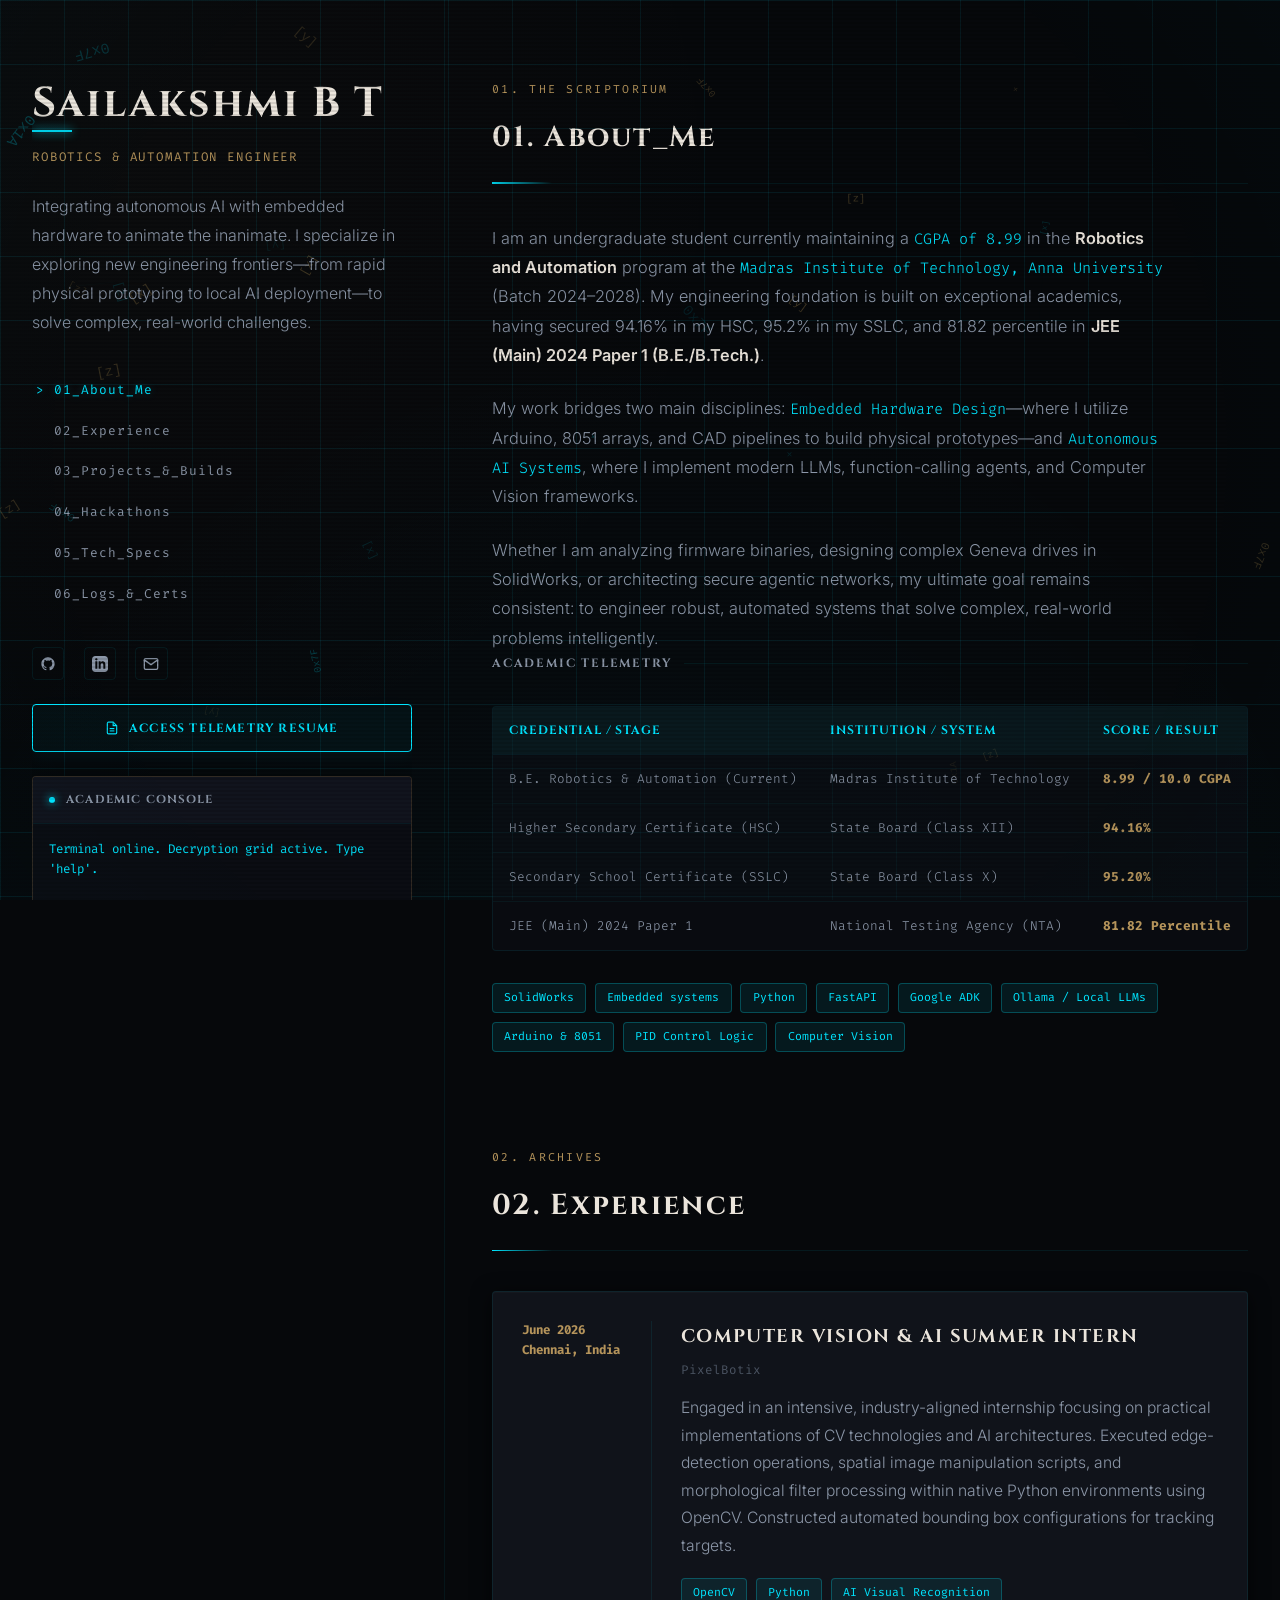
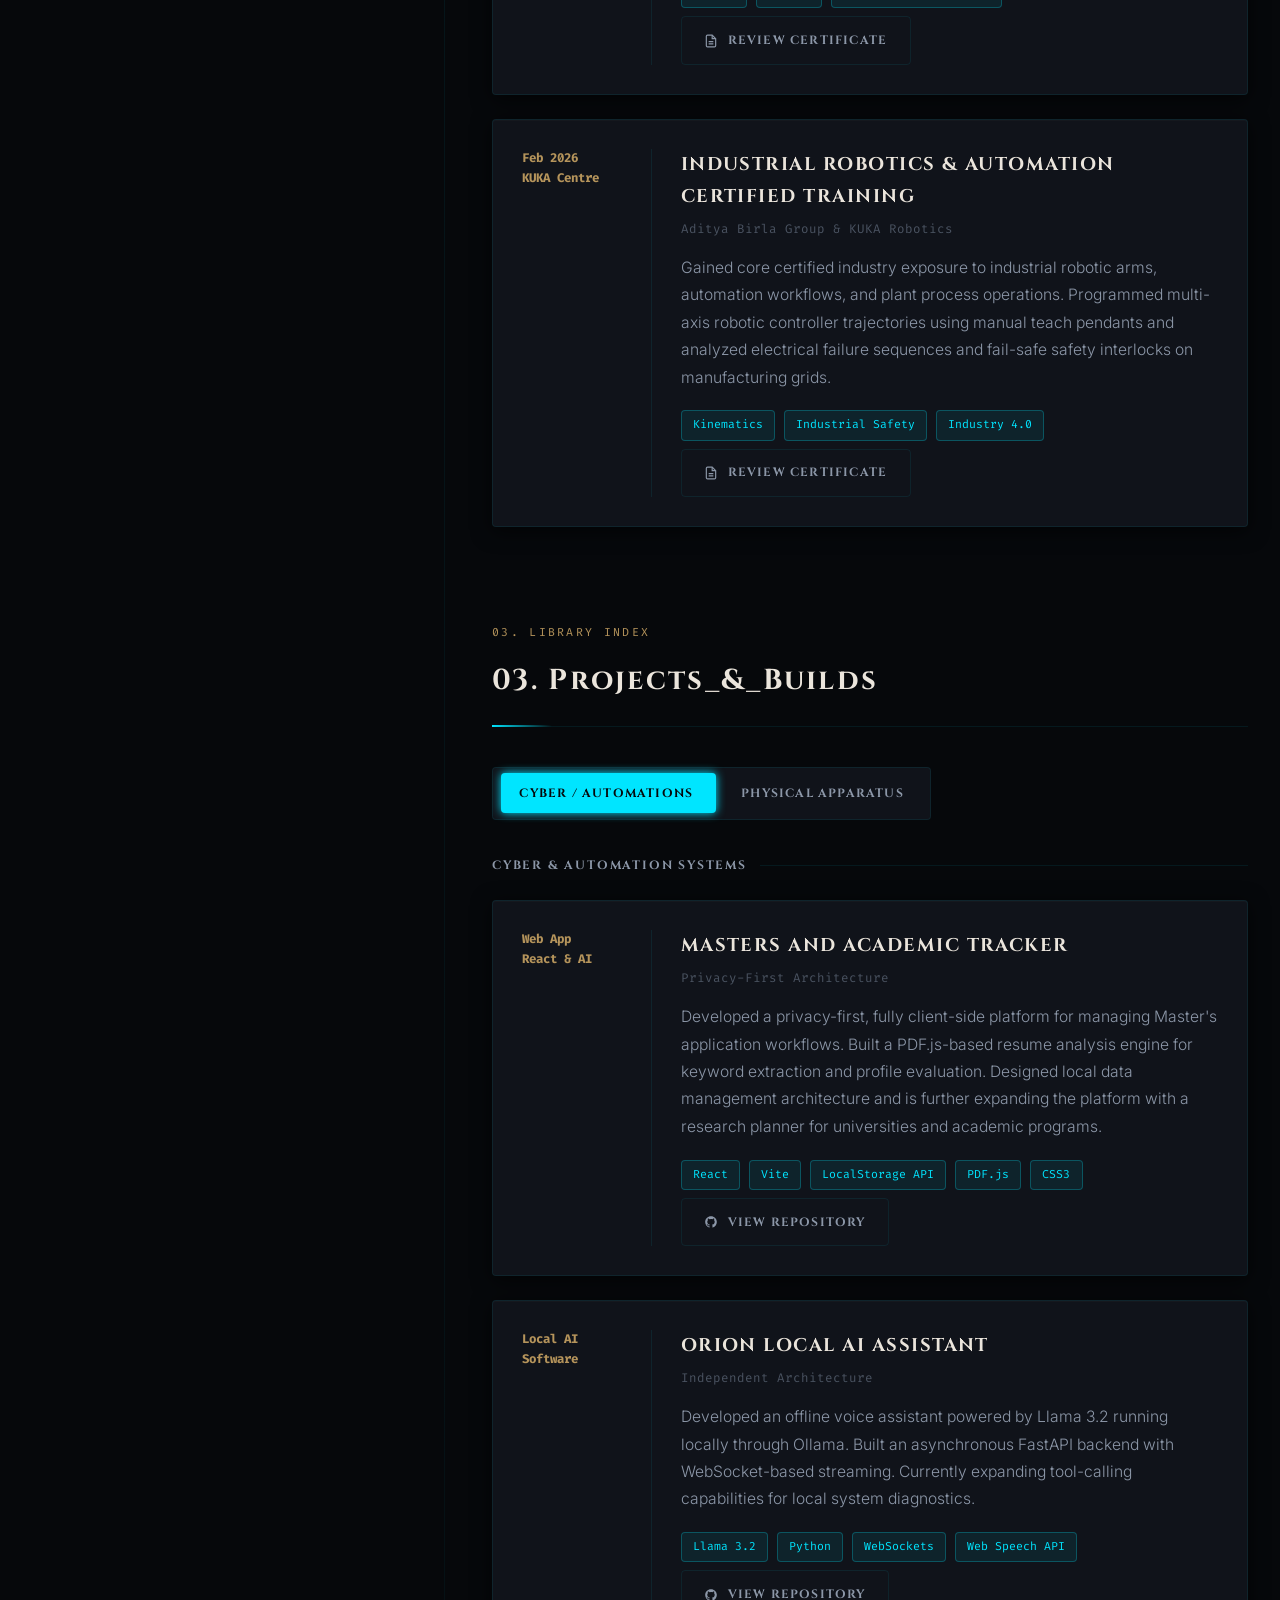
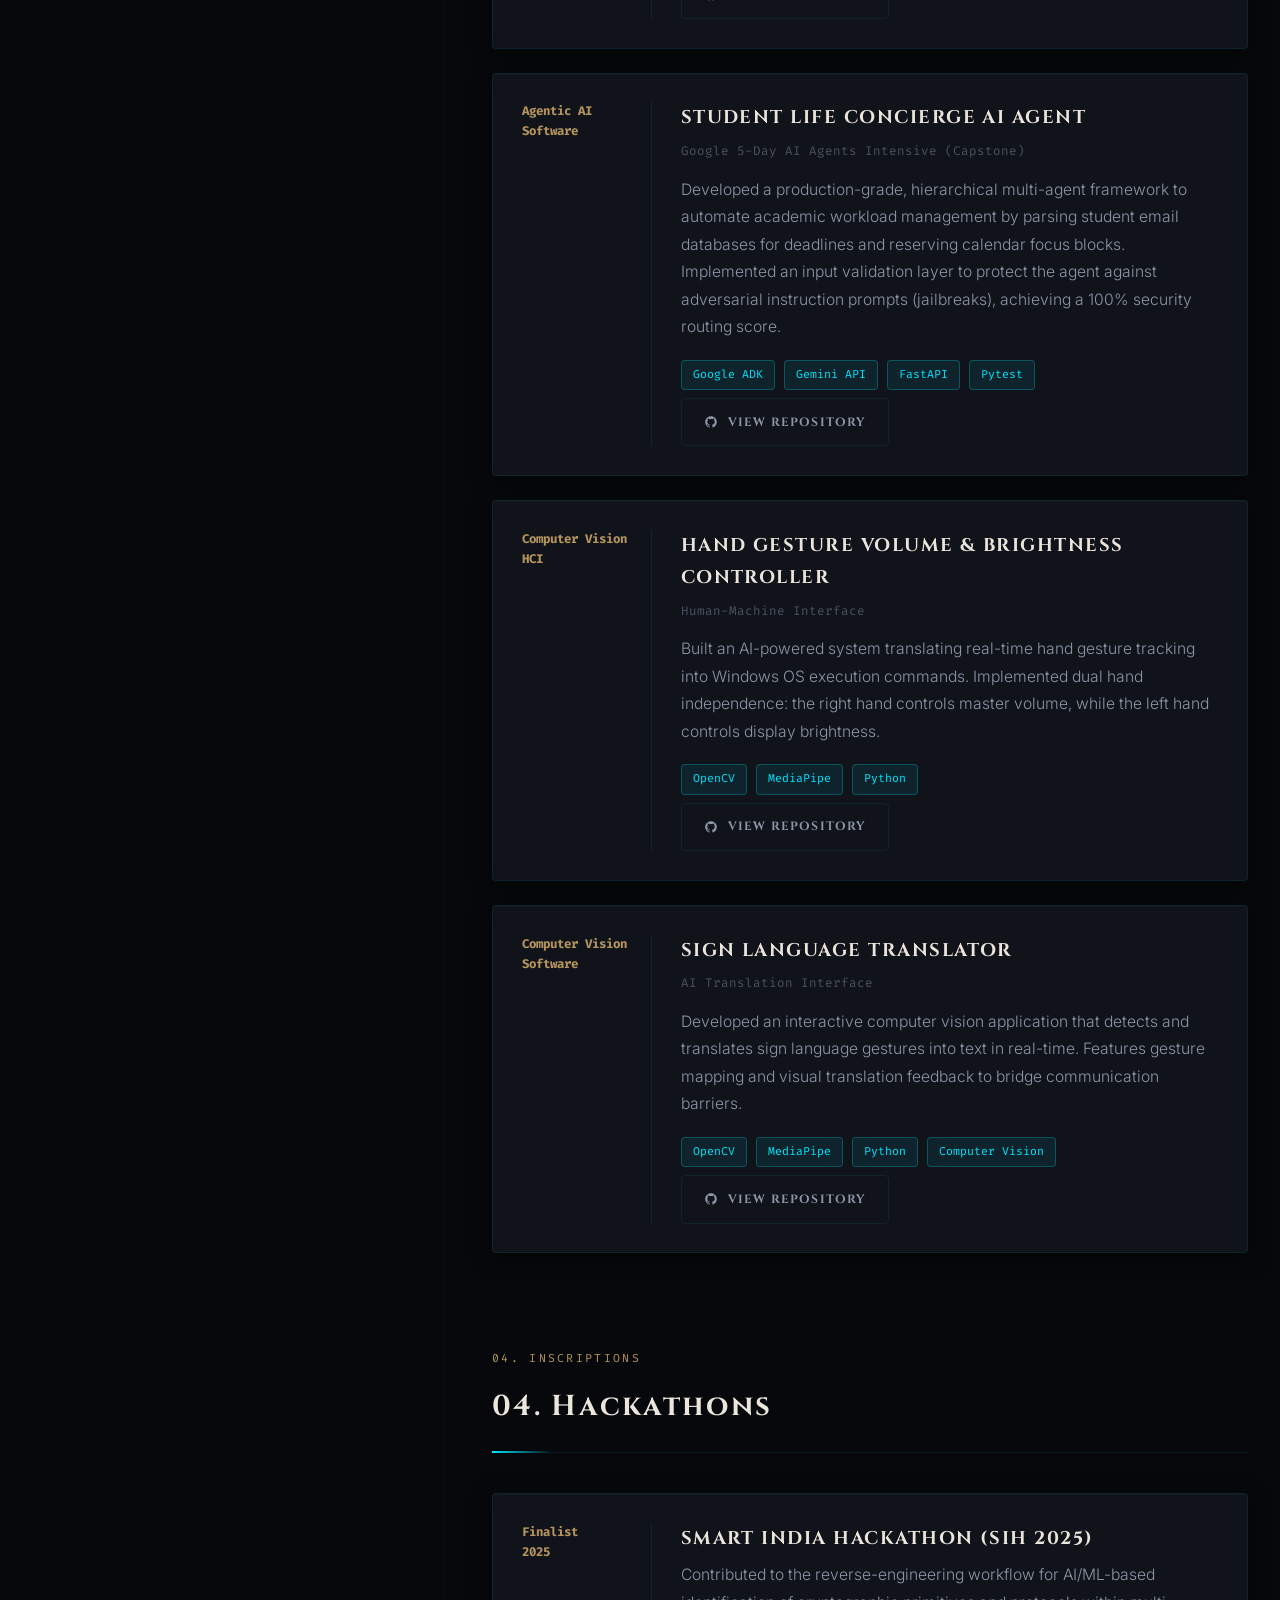
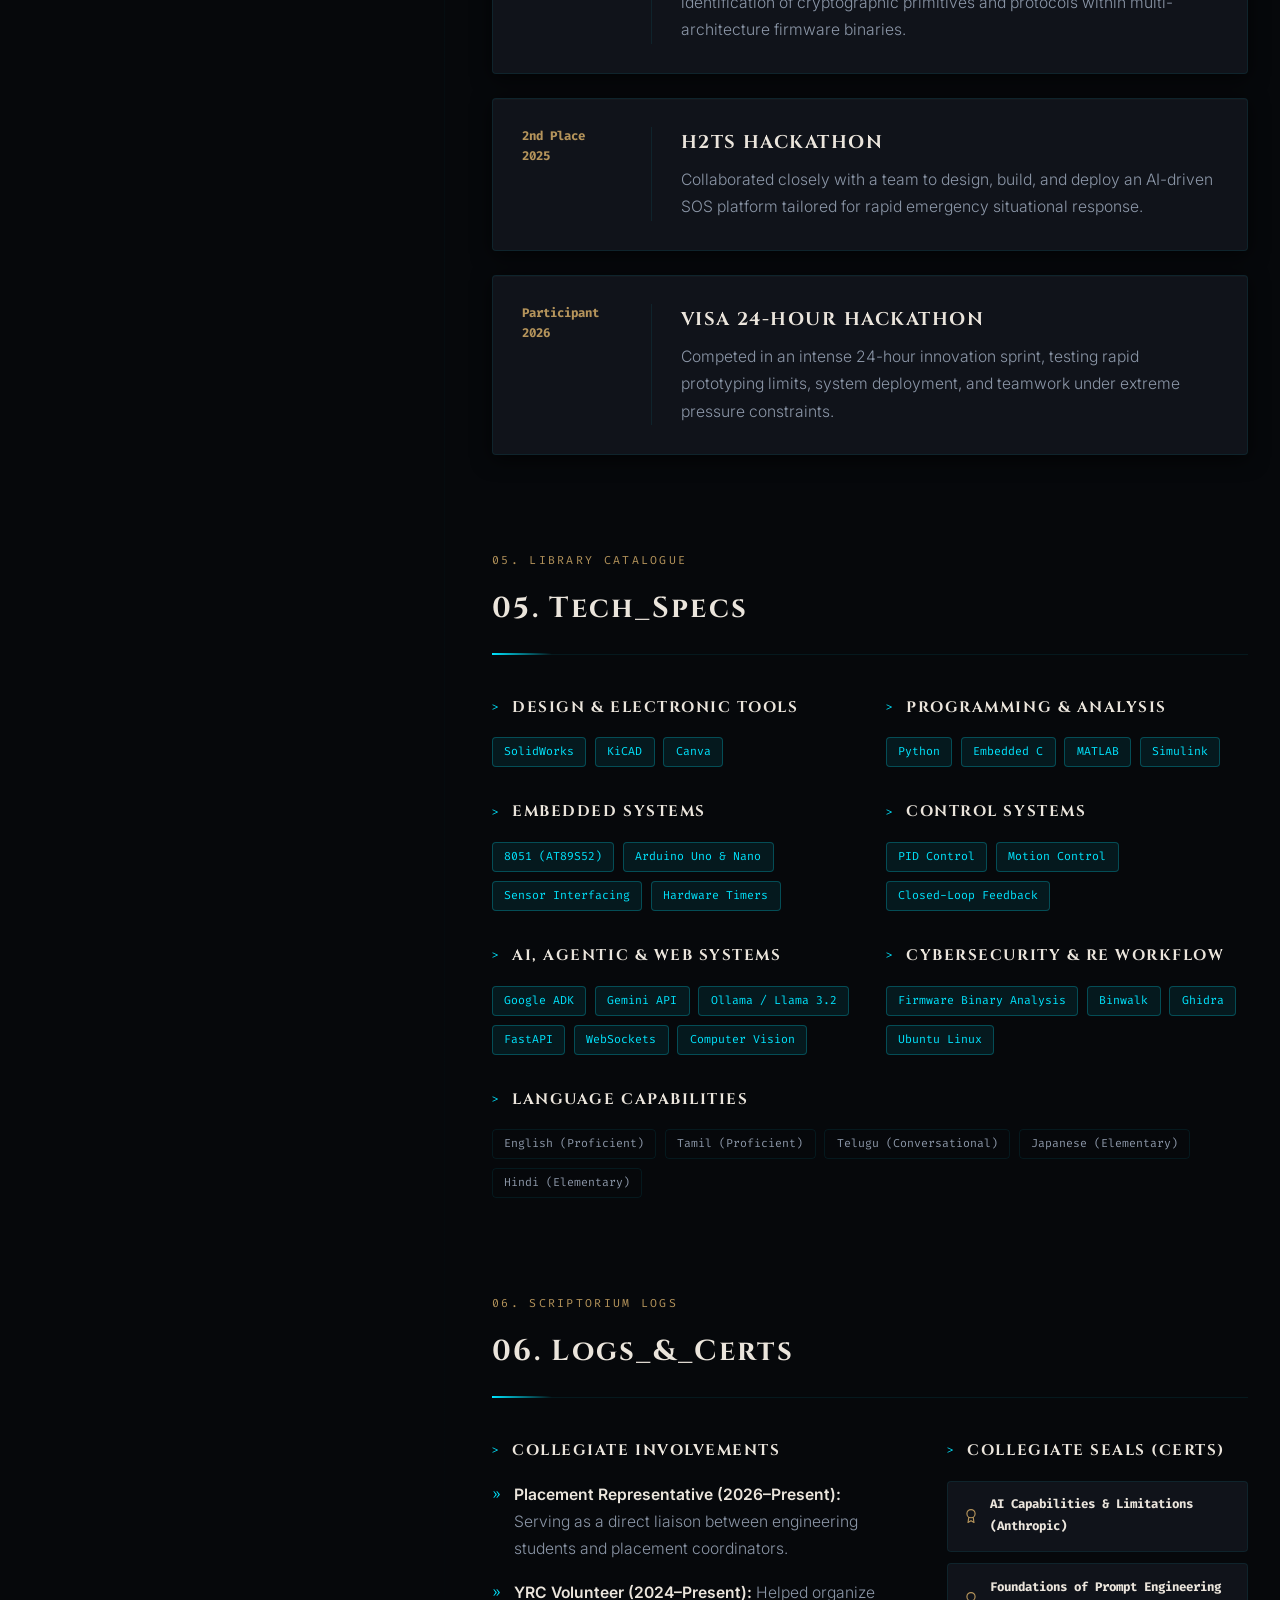
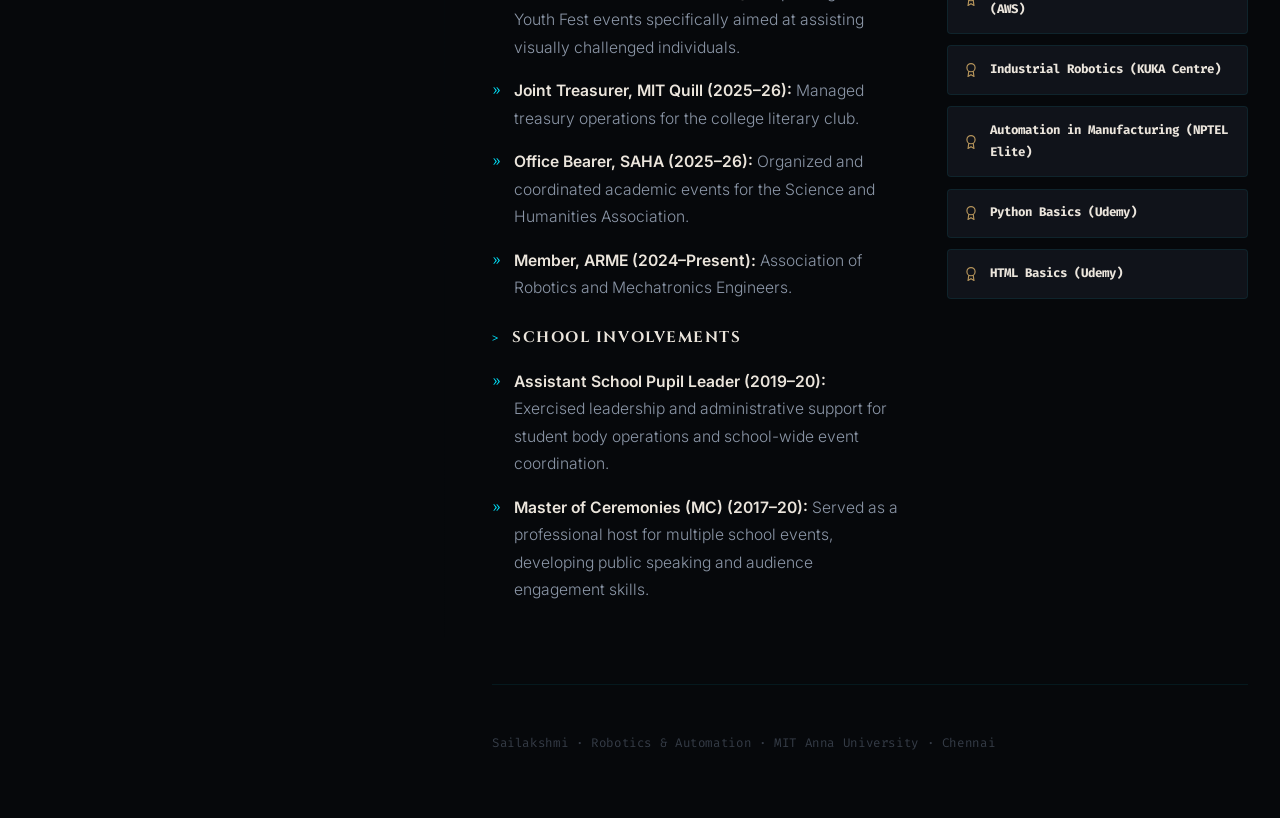
==== commit f337e9b9: "fix: adjust all relative paths for root deployment" ====
--- a/index.html
+++ b/index.html
@@ -5,7 +5,7 @@
 <meta name="viewport" content="width=device-width, initial-scale=1.0" />
 <title>Sailakshmi's Portfolio</title>
 <meta name="description" content="Sailakshmi B T — Robotics & Automation Engineer. Deep-sea electronics, cyber-physical feedback, and autonomous AI systems." />
-<link rel="icon" type="image/jpg" href="../favicon.jpg" />
+<link rel="icon" type="image/jpg" href="favicon.jpg" />
 <link rel="preconnect" href="https://fonts.googleapis.com" />
 <link rel="preconnect" href="https://fonts.gstatic.com" crossorigin />
 <link href="https://fonts.googleapis.com/css2?family=Cinzel:wght@500;700;900&family=Inter:wght@300;400;500;600;700&family=Fira+Code:wght@400;500&display=swap" rel="stylesheet">
@@ -895,7 +895,7 @@
           <div class="tags-wrapper">
             <span class="tag">OpenCV</span><span class="tag">Python</span><span class="tag">AI Visual Recognition</span>
           </div>
-          <a href="../PixlBotix_internship.pdf" target="_blank" rel="noopener" class="btn btn-ghost">
+          <a href="PixlBotix_internship.pdf" target="_blank" rel="noopener" class="btn btn-ghost">
             <svg viewBox="0 0 24 24" fill="none" stroke="currentColor" stroke-width="2" aria-hidden="true"><path d="M14 2H6a2 2 0 0 0-2 2v16a2 2 0 0 0 2 2h12a2 2 0 0 0 2-2V8z"/><polyline points="14 2 14 8 20 8"/><line x1="16" y1="13" x2="8" y2="13"/><line x1="16" y1="17" x2="8" y2="17"/></svg>
             Review Certificate
           </a>
@@ -911,7 +911,7 @@
           <div class="tags-wrapper">
             <span class="tag">Kinematics</span><span class="tag">Industrial Safety</span><span class="tag">Industry 4.0</span>
           </div>
-          <a href="../kuka.pdf" target="_blank" rel="noopener" class="btn btn-ghost">
+          <a href="kuka.pdf" target="_blank" rel="noopener" class="btn btn-ghost">
             <svg viewBox="0 0 24 24" fill="none" stroke="currentColor" stroke-width="2" aria-hidden="true"><path d="M14 2H6a2 2 0 0 0-2 2v16a2 2 0 0 0 2 2h12a2 2 0 0 0 2-2V8z"/><polyline points="14 2 14 8 20 8"/><line x1="16" y1="13" x2="8" y2="13"/><line x1="16" y1="17" x2="8" y2="17"/></svg>
             Review Certificate
           </a>
@@ -1208,27 +1208,27 @@
         <div>
           <h4 class="list-heading">Collegiate Seals (Certs)</h4>
           <div class="cert-list">
-            <a href="../Anthropic.pdf" target="_blank" rel="noopener" class="cert-link">
+            <a href="Anthropic.pdf" target="_blank" rel="noopener" class="cert-link">
               <svg viewBox="0 0 24 24" fill="none" stroke="currentColor" stroke-width="2" aria-hidden="true"><circle cx="12" cy="8" r="7"/><polyline points="8.21 13.89 7 23 12 20 17 23 15.79 13.88"/></svg>
               AI Capabilities &amp; Limitations (Anthropic)
             </a>
-            <a href="../prompt engineering.pdf" target="_blank" rel="noopener" class="cert-link">
+            <a href="prompt%20engineering.pdf" target="_blank" rel="noopener" class="cert-link">
               <svg viewBox="0 0 24 24" fill="none" stroke="currentColor" stroke-width="2" aria-hidden="true"><circle cx="12" cy="8" r="7"/><polyline points="8.21 13.89 7 23 12 20 17 23 15.79 13.88"/></svg>
               Foundations of Prompt Engineering (AWS)
             </a>
-            <a href="../kuka.pdf" target="_blank" rel="noopener" class="cert-link">
+            <a href="kuka.pdf" target="_blank" rel="noopener" class="cert-link">
               <svg viewBox="0 0 24 24" fill="none" stroke="currentColor" stroke-width="2" aria-hidden="true"><circle cx="12" cy="8" r="7"/><polyline points="8.21 13.89 7 23 12 20 17 23 15.79 13.88"/></svg>
               Industrial Robotics (KUKA Centre)
             </a>
-            <a href="../nptel.pdf" target="_blank" rel="noopener" class="cert-link">
+            <a href="nptel.pdf" target="_blank" rel="noopener" class="cert-link">
               <svg viewBox="0 0 24 24" fill="none" stroke="currentColor" stroke-width="2" aria-hidden="true"><circle cx="12" cy="8" r="7"/><polyline points="8.21 13.89 7 23 12 20 17 23 15.79 13.88"/></svg>
               Automation in Manufacturing (NPTEL Elite)
             </a>
-            <a href="../Udemy-python.pdf" target="_blank" rel="noopener" class="cert-link">
+            <a href="Udemy-python.pdf" target="_blank" rel="noopener" class="cert-link">
               <svg viewBox="0 0 24 24" fill="none" stroke="currentColor" stroke-width="2" aria-hidden="true"><circle cx="12" cy="8" r="7"/><polyline points="8.21 13.89 7 23 12 20 17 23 15.79 13.88"/></svg>
               Python Basics (Udemy)
             </a>
-            <a href="../Udemy-html.pdf" target="_blank" rel="noopener" class="cert-link">
+            <a href="Udemy-html.pdf" target="_blank" rel="noopener" class="cert-link">
               <svg viewBox="0 0 24 24" fill="none" stroke="currentColor" stroke-width="2" aria-hidden="true"><circle cx="12" cy="8" r="7"/><polyline points="8.21 13.89 7 23 12 20 17 23 15.79 13.88"/></svg>
               HTML Basics (Udemy)
             </a>
@@ -1265,7 +1265,7 @@
       <svg viewBox="0 0 24 24" fill="none" stroke="currentColor" stroke-width="2" aria-hidden="true"><path d="M19 12H5M12 19l-7-7 7-7"/></svg>
       Return to Scriptorium
     </button>
-    <a href="../Sailakshmi_Resume.pdf" target="_blank" rel="noopener" download class="btn btn-primary btn-compact">
+    <a href="Sailakshmi_Resume.pdf" target="_blank" rel="noopener" download class="btn btn-primary btn-compact">
       Download Resume
     </a>
   </div>
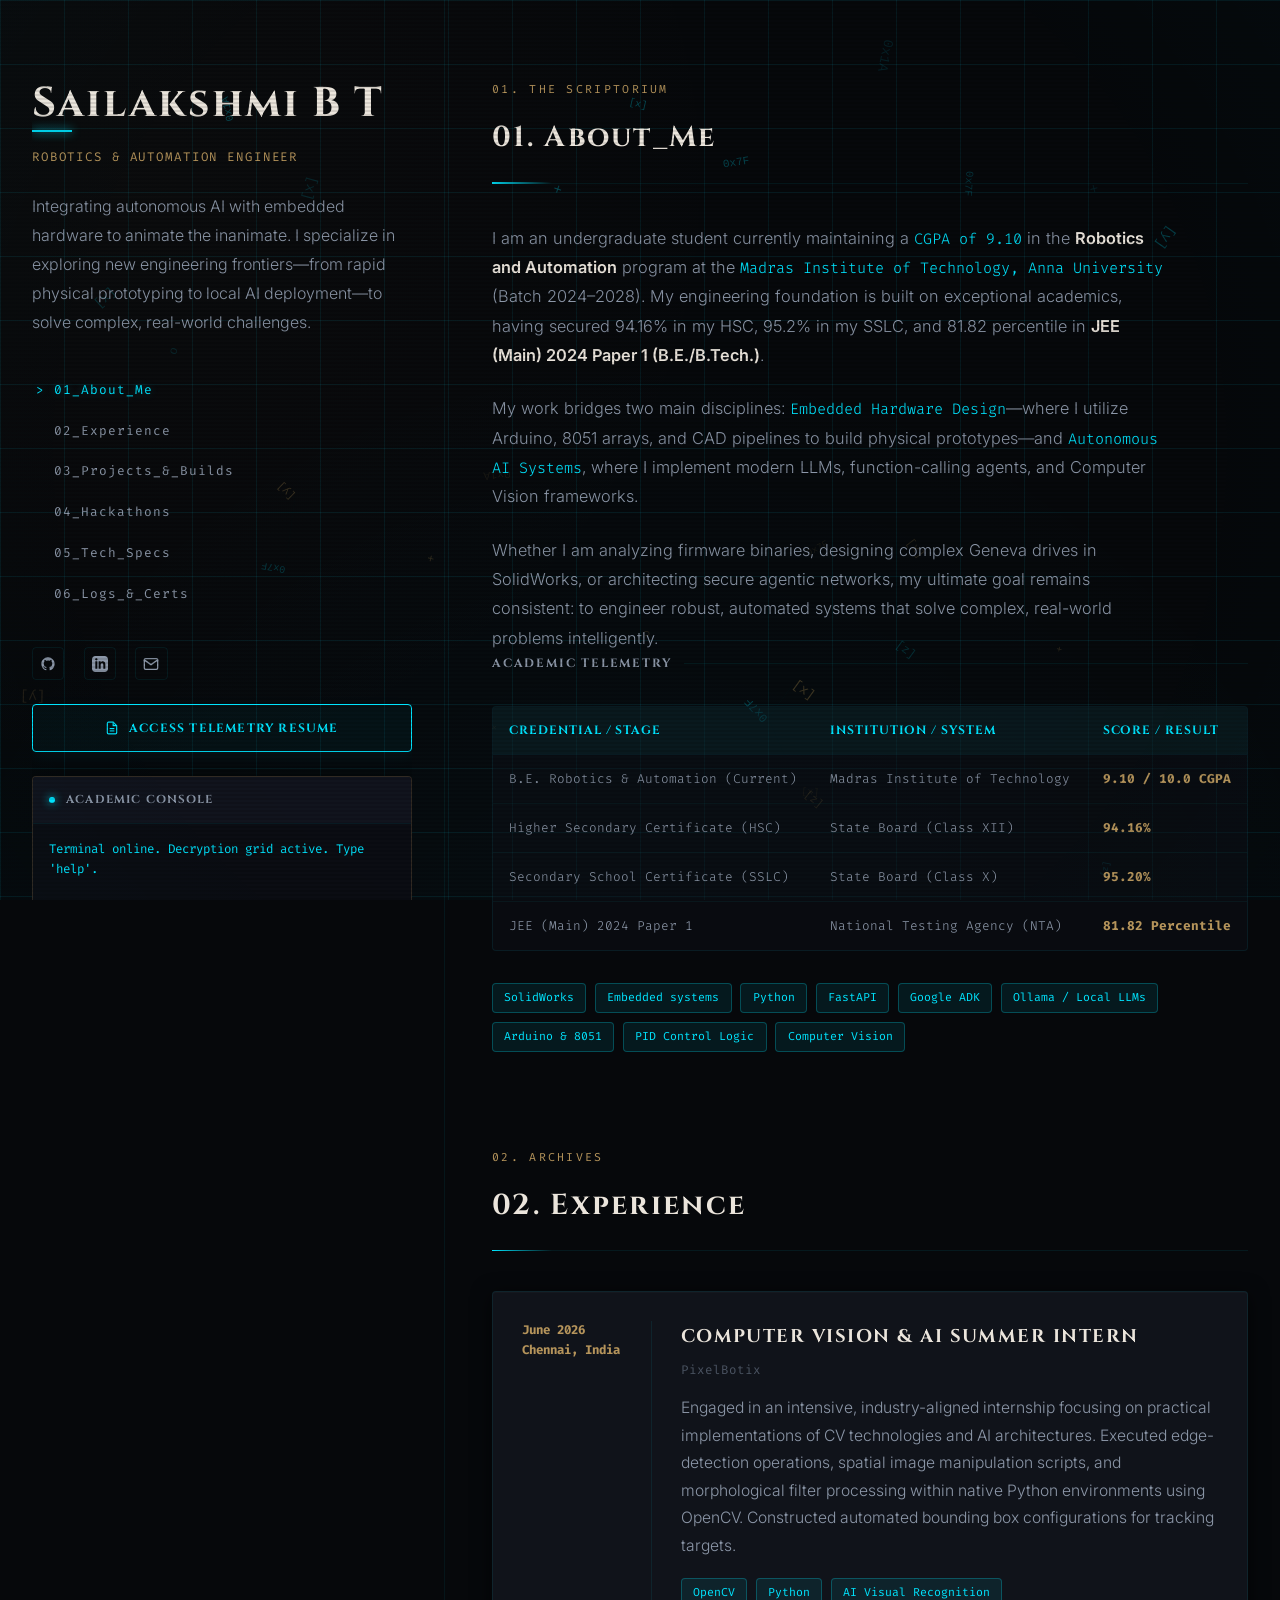
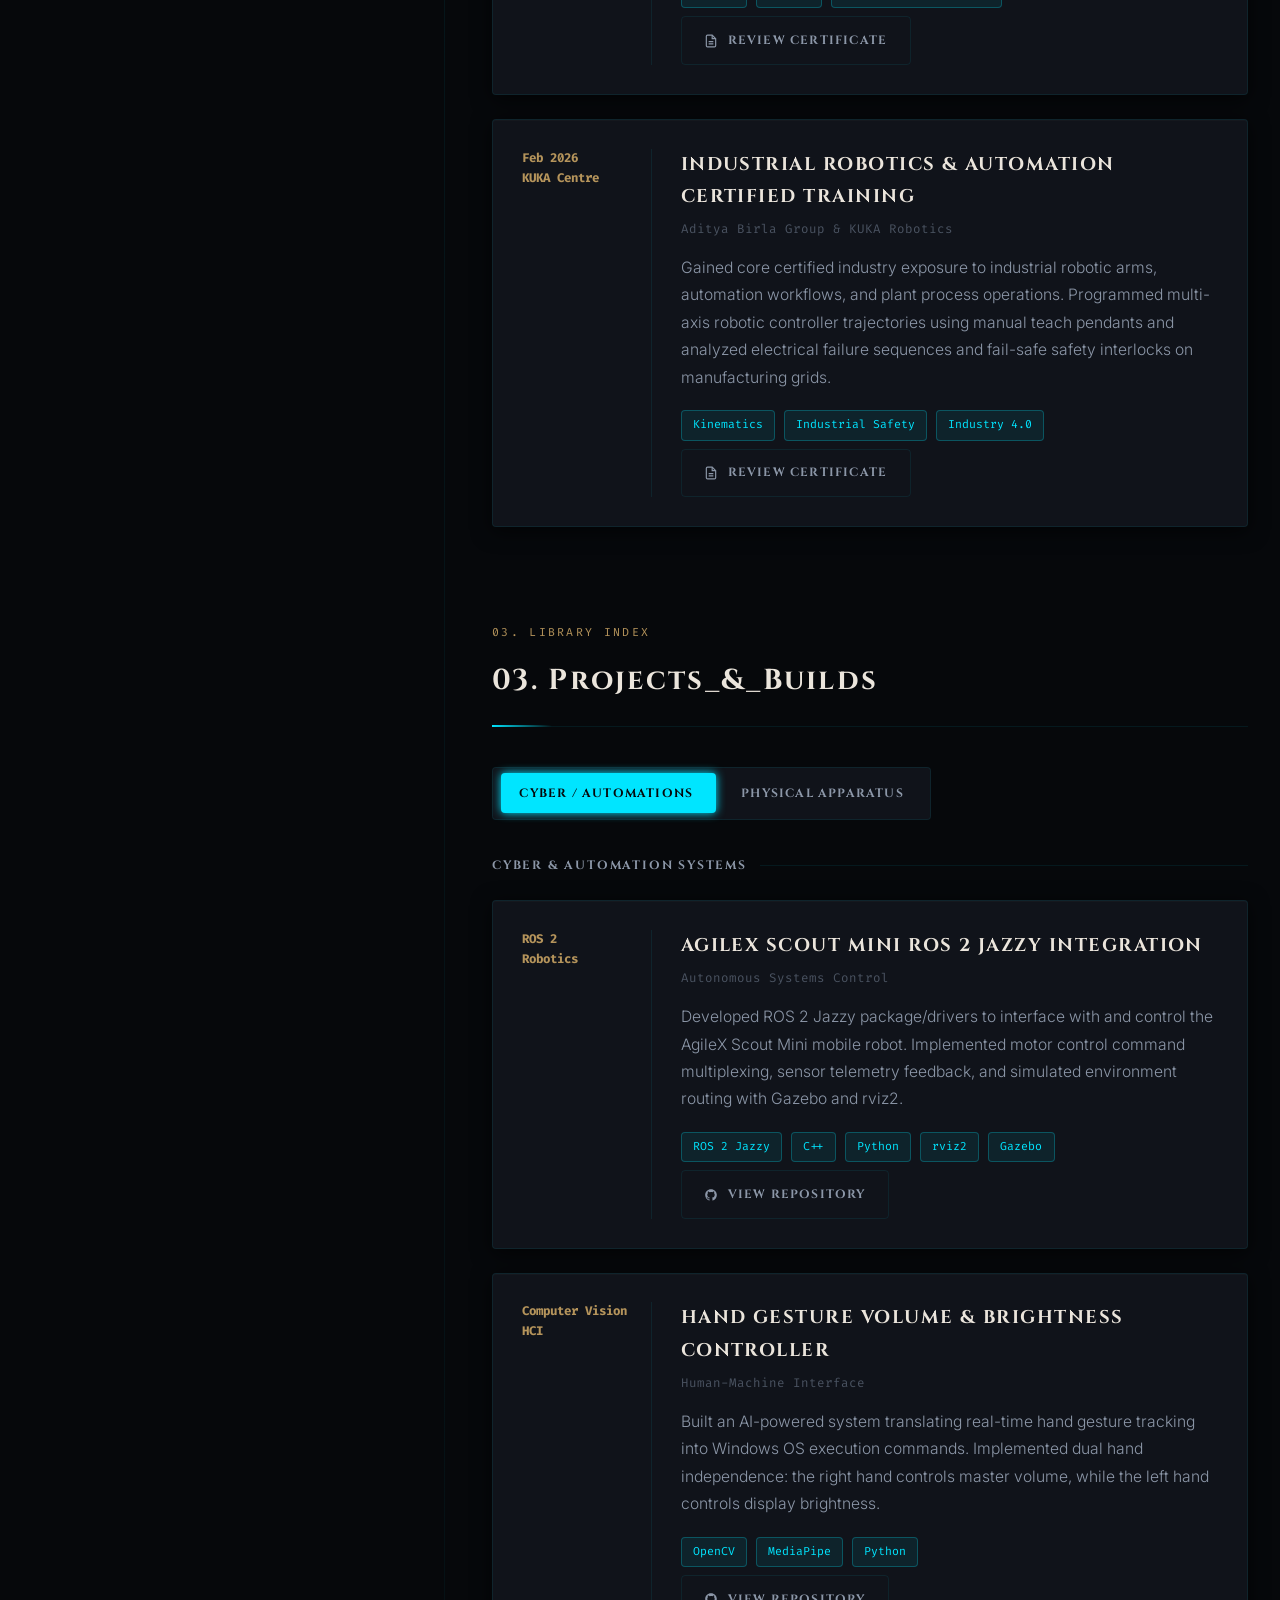
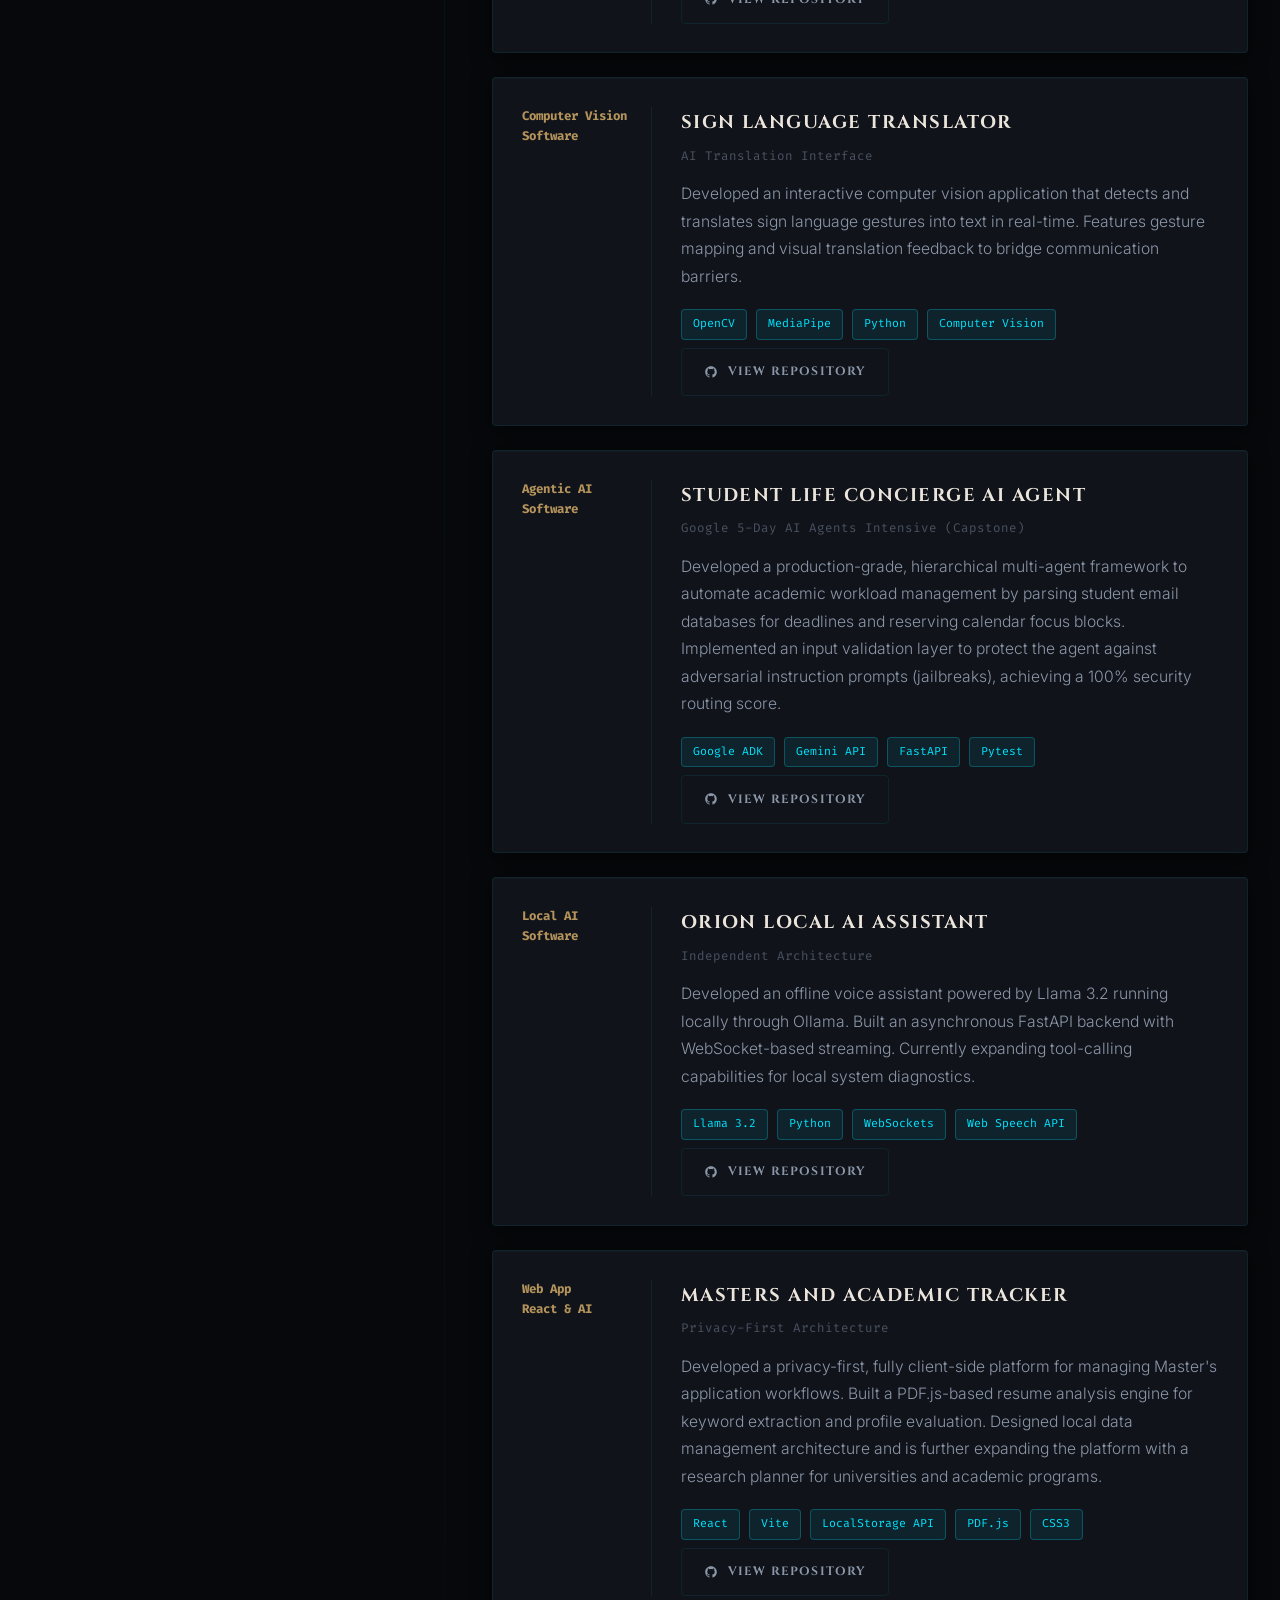
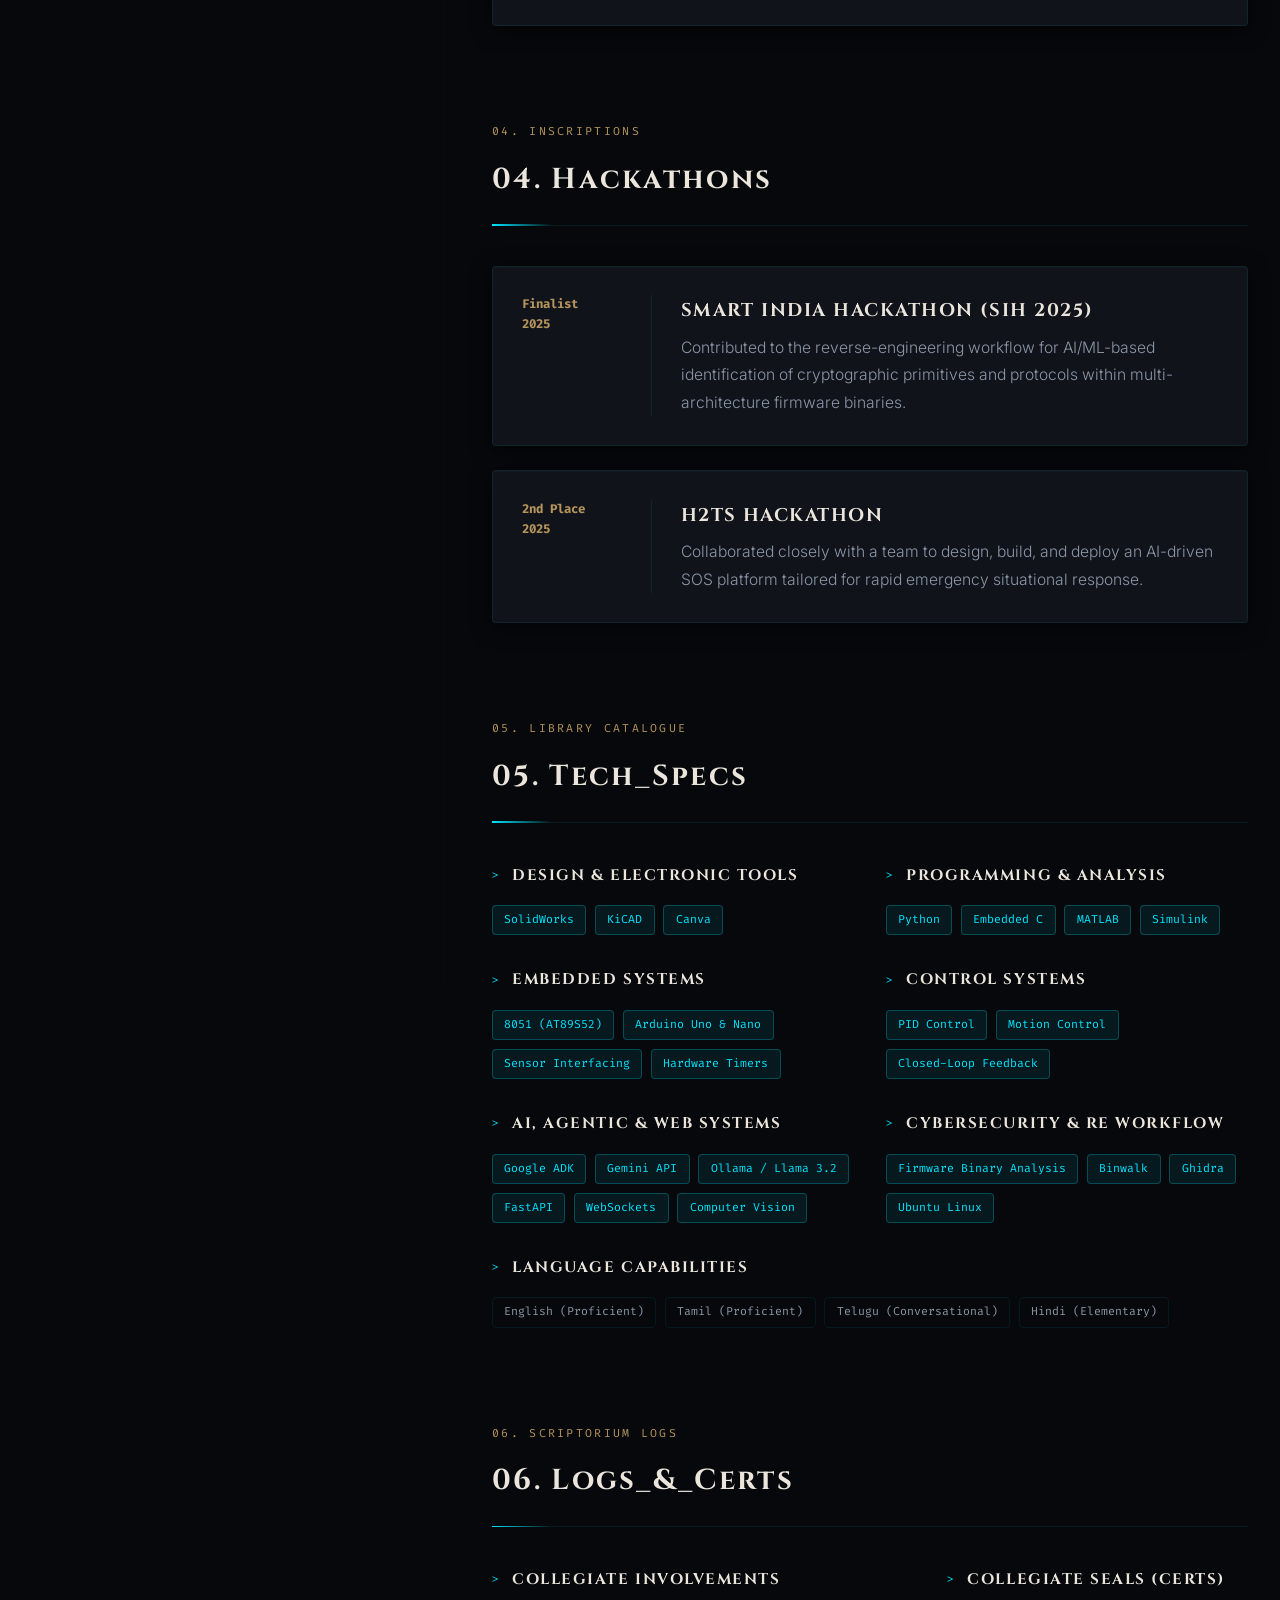
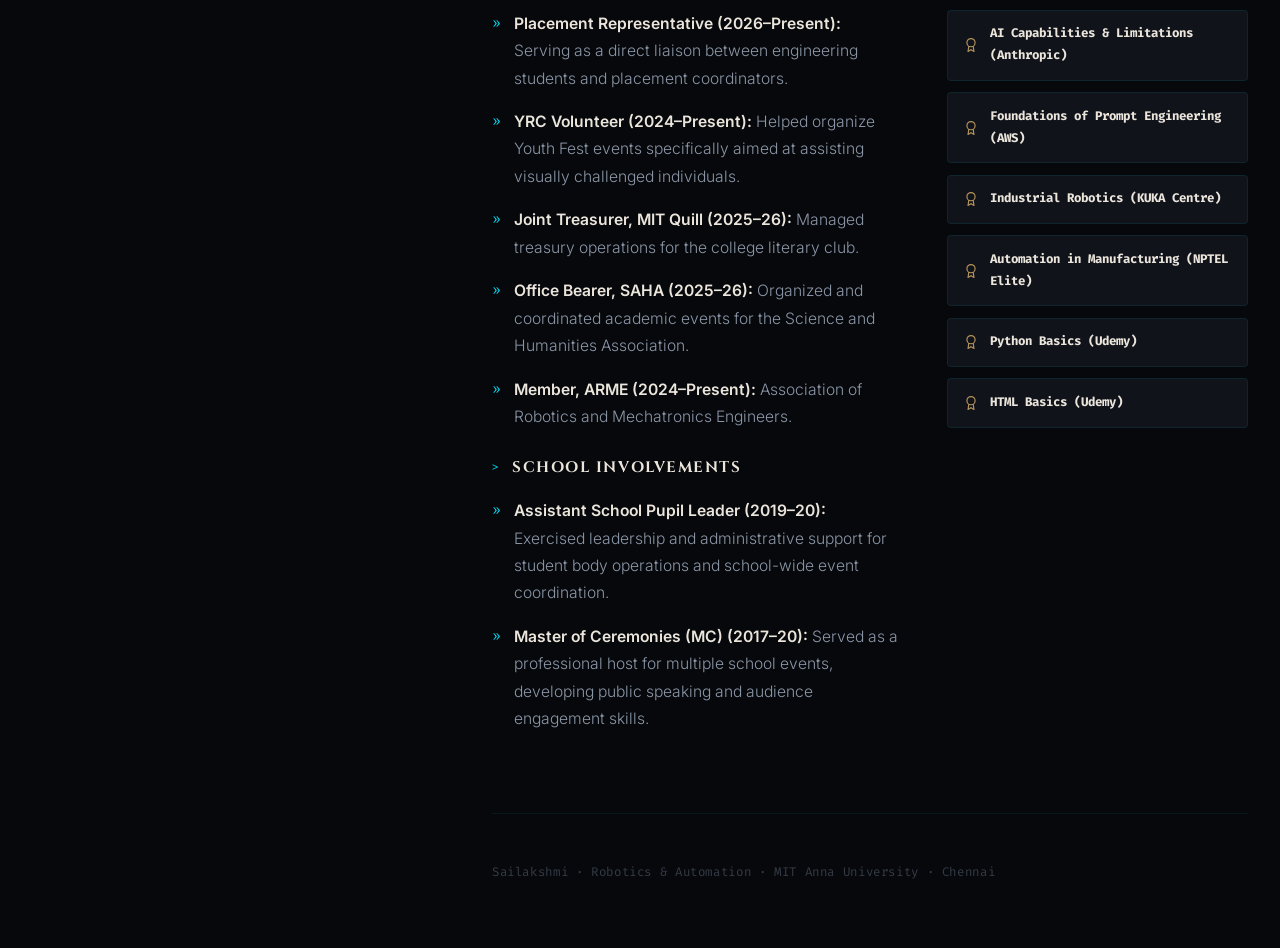
==== commit 4ad633af: "Remove VISA Hackathon and reorder software projects" ====
--- a/index.html
+++ b/index.html
@@ -828,7 +828,7 @@
       <h2 class="section-title">01. About_Me</h2>
 
       <div class="prose">
-        <p>I am an undergraduate student currently maintaining a <span class="highlight">CGPA of 8.99</span> in the <strong>Robotics and Automation</strong> program at the <span class="highlight">Madras Institute of Technology, Anna University</span> (Batch 2024–2028). My engineering foundation is built on exceptional academics, having secured 94.16% in my HSC, 95.2% in my SSLC, and 81.82 percentile in <strong>JEE (Main) 2024 Paper 1 (B.E./B.Tech.)</strong>.</p>
+        <p>I am an undergraduate student currently maintaining a <span class="highlight">CGPA of 9.10</span> in the <strong>Robotics and Automation</strong> program at the <span class="highlight">Madras Institute of Technology, Anna University</span> (Batch 2024–2028). My engineering foundation is built on exceptional academics, having secured 94.16% in my HSC, 95.2% in my SSLC, and 81.82 percentile in <strong>JEE (Main) 2024 Paper 1 (B.E./B.Tech.)</strong>.</p>
         
         <p>My work bridges two main disciplines: <span class="highlight">Embedded Hardware Design</span>—where I utilize Arduino, 8051 arrays, and CAD pipelines to build physical prototypes—and <span class="highlight">Autonomous AI Systems</span>, where I implement modern LLMs, function-calling agents, and Computer Vision frameworks.</p>
         <p>Whether I am analyzing firmware binaries, designing complex Geneva drives in SolidWorks, or architecting secure agentic networks, my ultimate goal remains consistent: to engineer robust, automated systems that solve complex, real-world problems intelligently.</p>
@@ -848,7 +848,7 @@
             <tr>
               <td>B.E. Robotics &amp; Automation (Current)</td>
               <td>Madras Institute of Technology</td>
-              <td class="score-highlight">8.99 / 10.0 CGPA</td>
+              <td class="score-highlight">9.10 / 10.0 CGPA</td>
             </tr>
             <tr>
               <td>Higher Secondary Certificate (HSC)</td>
@@ -933,15 +933,63 @@
         <h3 class="subsection-title">Cyber &amp; Automation Systems</h3>
 
         <article class="card">
-          <div class="card-meta">Web App<br>React &amp; AI</div>
+          <div class="card-meta">ROS 2<br>Robotics</div>
           <div class="card-body">
-            <h3>Masters and Academic Tracker</h3>
-            <span class="org">Privacy-First Architecture</span>
-            <p>Developed a privacy-first, fully client-side platform for managing Master's application workflows. Built a PDF.js-based resume analysis engine for keyword extraction and profile evaluation. Designed local data management architecture and is further expanding the platform with a research planner for universities and academic programs.</p>
+            <h3>AgileX Scout Mini ROS 2 Jazzy Integration</h3>
+            <span class="org">Autonomous Systems Control</span>
+            <p>Developed ROS 2 Jazzy package/drivers to interface with and control the AgileX Scout Mini mobile robot. Implemented motor control command multiplexing, sensor telemetry feedback, and simulated environment routing with Gazebo and rviz2.</p>
             <div class="tags-wrapper">
-              <span class="tag">React</span><span class="tag">Vite</span><span class="tag">LocalStorage API</span><span class="tag">PDF.js</span><span class="tag">CSS3</span>
+              <span class="tag">ROS 2 Jazzy</span><span class="tag">C++</span><span class="tag">Python</span><span class="tag">rviz2</span><span class="tag">Gazebo</span>
             </div>
-            <a href="https://github.com/Saibts/-Masters-Journey-Tracker-with-AI-Resume-Analyzer" target="_blank" rel="noopener" class="btn btn-ghost">
+            <a href="https://github.com/Saibts/AgileX_ScoutMini_JAZZY" target="_blank" rel="noopener" class="btn btn-ghost">
+              <svg viewBox="0 0 24 24" fill="currentColor" aria-hidden="true"><path d="M12 2C6.477 2 2 6.477 2 12c0 4.418 2.865 8.166 6.839 9.489.5.09.682-.217.682-.482 0-.237-.009-.866-.013-1.7-2.782.604-3.369-1.34-3.369-1.34-.454-1.156-1.11-1.462-1.11-1.462-.907-.62.069-.608.069-.608 1.003.07 1.531 1.03 1.531 1.03.892 1.529 2.341 1.087 2.91.831.092-.646.35-1.086.636-1.336-2.22-.253-4.555-1.11-4.555-4.943 0-1.091.39-1.984 1.029-2.683-.103-.253-.446-1.27.098-2.647 0 0 .84-.269 2.75 1.025A9.578 9.578 0 0 1 12 6.836c.85.004 1.705.114 2.504.337 1.909-1.294 2.747-1.025 2.747-1.025.546 1.377.202 2.394.1 2.647.64.699 1.028 1.592 1.028 2.683 0 3.842-2.339 4.687-4.566 4.935.359.309.678.919.678 1.852 0 1.336-.012 2.415-.012 2.741 0 .267.18.577.688.48C19.138 20.163 22 16.418 22 12c0-5.523-4.477-10-10-10z"/></svg>
+              View Repository
+            </a>
+          </div>
+        </article>
+
+        <article class="card">
+          <div class="card-meta">Computer Vision<br>HCI</div>
+          <div class="card-body">
+            <h3>Hand Gesture Volume &amp; Brightness Controller</h3>
+            <span class="org">Human-Machine Interface</span>
+            <p>Built an AI-powered system translating real-time hand gesture tracking into Windows OS execution commands. Implemented dual hand independence: the right hand controls master volume, while the left hand controls display brightness.</p>
+            <div class="tags-wrapper">
+              <span class="tag">OpenCV</span><span class="tag">MediaPipe</span><span class="tag">Python</span>
+            </div>
+            <a href="https://github.com/Saibts/hand-gesture-controller-vol-bright" target="_blank" rel="noopener" class="btn btn-ghost">
+              <svg viewBox="0 0 24 24" fill="currentColor" aria-hidden="true"><path d="M12 2C6.477 2 2 6.477 2 12c0 4.418 2.865 8.166 6.839 9.489.5.09.682-.217.682-.482 0-.237-.009-.866-.013-1.7-2.782.604-3.369-1.34-3.369-1.34-.454-1.156-1.11-1.462-1.11-1.462-.907-.62.069-.608.069-.608 1.003.07 1.531 1.03 1.531 1.03.892 1.529 2.341 1.087 2.91.831.092-.646.35-1.086.636-1.336-2.22-.253-4.555-1.11-4.555-4.943 0-1.091.39-1.984 1.029-2.683-.103-.253-.446-1.27.098-2.647 0 0 .84-.269 2.75 1.025A9.578 9.578 0 0 1 12 6.836c.85.004 1.705.114 2.504.337 1.909-1.294 2.747-1.025 2.747-1.025.546 1.377.202 2.394.1 2.647.64.699 1.028 1.592 1.028 2.683 0 3.842-2.339 4.687-4.566 4.935.359.309.678.919.678 1.852 0 1.336-.012 2.415-.012 2.741 0 .267.18.577.688.48C19.138 20.163 22 16.418 22 12c0-5.523-4.477-10-10-10z"/></svg>
+              View Repository
+            </a>
+          </div>
+        </article>
+
+        <article class="card">
+          <div class="card-meta">Computer Vision<br>Software</div>
+          <div class="card-body">
+            <h3>Sign Language Translator</h3>
+            <span class="org">AI Translation Interface</span>
+            <p>Developed an interactive computer vision application that detects and translates sign language gestures into text in real-time. Features gesture mapping and visual translation feedback to bridge communication barriers.</p>
+            <div class="tags-wrapper">
+              <span class="tag">OpenCV</span><span class="tag">MediaPipe</span><span class="tag">Python</span><span class="tag">Computer Vision</span>
+            </div>
+            <a href="https://github.com/Saibts/sign-language-translator-cv" target="_blank" rel="noopener" class="btn btn-ghost">
+              <svg viewBox="0 0 24 24" fill="currentColor" aria-hidden="true"><path d="M12 2C6.477 2 2 6.477 2 12c0 4.418 2.865 8.166 6.839 9.489.5.09.682-.217.682-.482 0-.237-.009-.866-.013-1.7-2.782.604-3.369-1.34-3.369-1.34-.454-1.156-1.11-1.462-1.11-1.462-.907-.62.069-.608.069-.608 1.003.07 1.531 1.03 1.531 1.03.892 1.529 2.341 1.087 2.91.831.092-.646.35-1.086.636-1.336-2.22-.253-4.555-1.11-4.555-4.943 0-1.091.39-1.984 1.029-2.683-.103-.253-.446-1.27.098-2.647 0 0 .84-.269 2.75 1.025A9.578 9.578 0 0 1 12 6.836c.85.004 1.705.114 2.504.337 1.909-1.294 2.747-1.025 2.747-1.025.546 1.377.202 2.394.1 2.647.64.699 1.028 1.592 1.028 2.683 0 3.842-2.339 4.687-4.566 4.935.359.309.678.919.678 1.852 0 1.336-.012 2.415-.012 2.741 0 .267.18.577.688.48C19.138 20.163 22 16.418 22 12c0-5.523-4.477-10-10-10z"/></svg>
+              View Repository
+            </a>
+          </div>
+        </article>
+
+        <article class="card">
+          <div class="card-meta">Agentic AI<br>Software</div>
+          <div class="card-body">
+            <h3>Student Life Concierge AI Agent</h3>
+            <span class="org">Google 5-Day AI Agents Intensive (Capstone)</span>
+            <p>Developed a production-grade, hierarchical multi-agent framework to automate academic workload management by parsing student email databases for deadlines and reserving calendar focus blocks. Implemented an input validation layer to protect the agent against adversarial instruction prompts (jailbreaks), achieving a 100% security routing score.</p>
+            <div class="tags-wrapper">
+              <span class="tag">Google ADK</span><span class="tag">Gemini API</span><span class="tag">FastAPI</span><span class="tag">Pytest</span>
+            </div>
+            <a href="https://github.com/Saibts/student-life-concierge-app" target="_blank" rel="noopener" class="btn btn-ghost">
               <svg viewBox="0 0 24 24" fill="currentColor" aria-hidden="true"><path d="M12 2C6.477 2 2 6.477 2 12c0 4.418 2.865 8.166 6.839 9.489.5.09.682-.217.682-.482 0-.237-.009-.866-.013-1.7-2.782.604-3.369-1.34-3.369-1.34-.454-1.156-1.11-1.462-1.11-1.462-.907-.62.069-.608.069-.608 1.003.07 1.531 1.03 1.531 1.03.892 1.529 2.341 1.087 2.91.831.092-.646.35-1.086.636-1.336-2.22-.253-4.555-1.11-4.555-4.943 0-1.091.39-1.984 1.029-2.683-.103-.253-.446-1.27.098-2.647 0 0 .84-.269 2.75 1.025A9.578 9.578 0 0 1 12 6.836c.85.004 1.705.114 2.504.337 1.909-1.294 2.747-1.025 2.747-1.025.546 1.377.202 2.394.1 2.647.64.699 1.028 1.592 1.028 2.683 0 3.842-2.339 4.687-4.566 4.935.359.309.678.919.678 1.852 0 1.336-.012 2.415-.012 2.741 0 .267.18.577.688.48C19.138 20.163 22 16.418 22 12c0-5.523-4.477-10-10-10z"/></svg>
               View Repository
             </a>
@@ -965,47 +1013,15 @@
         </article>
 
         <article class="card">
-          <div class="card-meta">Agentic AI<br>Software</div>
+          <div class="card-meta">Web App<br>React &amp; AI</div>
           <div class="card-body">
-            <h3>Student Life Concierge AI Agent</h3>
-            <span class="org">Google 5-Day AI Agents Intensive (Capstone)</span>
-            <p>Developed a production-grade, hierarchical multi-agent framework to automate academic workload management by parsing student email databases for deadlines and reserving calendar focus blocks. Implemented an input validation layer to protect the agent against adversarial instruction prompts (jailbreaks), achieving a 100% security routing score.</p>
+            <h3>Masters and Academic Tracker</h3>
+            <span class="org">Privacy-First Architecture</span>
+            <p>Developed a privacy-first, fully client-side platform for managing Master's application workflows. Built a PDF.js-based resume analysis engine for keyword extraction and profile evaluation. Designed local data management architecture and is further expanding the platform with a research planner for universities and academic programs.</p>
             <div class="tags-wrapper">
-              <span class="tag">Google ADK</span><span class="tag">Gemini API</span><span class="tag">FastAPI</span><span class="tag">Pytest</span>
+              <span class="tag">React</span><span class="tag">Vite</span><span class="tag">LocalStorage API</span><span class="tag">PDF.js</span><span class="tag">CSS3</span>
             </div>
-            <a href="https://github.com/Saibts/student-life-concierge-app" target="_blank" rel="noopener" class="btn btn-ghost">
-              <svg viewBox="0 0 24 24" fill="currentColor" aria-hidden="true"><path d="M12 2C6.477 2 2 6.477 2 12c0 4.418 2.865 8.166 6.839 9.489.5.09.682-.217.682-.482 0-.237-.009-.866-.013-1.7-2.782.604-3.369-1.34-3.369-1.34-.454-1.156-1.11-1.462-1.11-1.462-.907-.62.069-.608.069-.608 1.003.07 1.531 1.03 1.531 1.03.892 1.529 2.341 1.087 2.91.831.092-.646.35-1.086.636-1.336-2.22-.253-4.555-1.11-4.555-4.943 0-1.091.39-1.984 1.029-2.683-.103-.253-.446-1.27.098-2.647 0 0 .84-.269 2.75 1.025A9.578 9.578 0 0 1 12 6.836c.85.004 1.705.114 2.504.337 1.909-1.294 2.747-1.025 2.747-1.025.546 1.377.202 2.394.1 2.647.64.699 1.028 1.592 1.028 2.683 0 3.842-2.339 4.687-4.566 4.935.359.309.678.919.678 1.852 0 1.336-.012 2.415-.012 2.741 0 .267.18.577.688.48C19.138 20.163 22 16.418 22 12c0-5.523-4.477-10-10-10z"/></svg>
-              View Repository
-            </a>
-          </div>
-        </article>
-
-        <article class="card">
-          <div class="card-meta">Computer Vision<br>HCI</div>
-          <div class="card-body">
-            <h3>Hand Gesture Volume &amp; Brightness Controller</h3>
-            <span class="org">Human-Machine Interface</span>
-            <p>Built an AI-powered system translating real-time hand gesture tracking into Windows OS execution commands. Implemented dual hand independence: the right hand controls master volume, while the left hand controls display brightness.</p>
-            <div class="tags-wrapper">
-              <span class="tag">OpenCV</span><span class="tag">MediaPipe</span><span class="tag">Python</span>
-            </div>
-            <a href="https://github.com/Saibts/hand-gesture-controller-vol-bright" target="_blank" rel="noopener" class="btn btn-ghost">
-              <svg viewBox="0 0 24 24" fill="currentColor" aria-hidden="true"><path d="M12 2C6.477 2 2 6.477 2 12c0 4.418 2.865 8.166 6.839 9.489.5.09.682-.217.682-.482 0-.237-.009-.866-.013-1.7-2.782.604-3.369-1.34-3.369-1.34-.454-1.156-1.11-1.462-1.11-1.462-.907-.62.069-.608.069-.608 1.003.07 1.531 1.03 1.531 1.03.892 1.529 2.341 1.087 2.91.831.092-.646.35-1.086.636-1.336-2.22-.253-4.555-1.11-4.555-4.943 0-1.091.39-1.984 1.029-2.683-.103-.253-.446-1.27.098-2.647 0 0 .84-.269 2.75 1.025A9.578 9.578 0 0 1 12 6.836c.85.004 1.705.114 2.504.337 1.909-1.294 2.747-1.025 2.747-1.025.546 1.377.202 2.394.1 2.647.64.699 1.028 1.592 1.028 2.683 0 3.842-2.339 4.687-4.566 4.935.359.309.678.919.678 1.852 0 1.336-.012 2.415-.012 2.741 0 .267.18.577.688.48C19.138 20.163 22 16.418 22 12c0-5.523-4.477-10-10-10z"/></svg>
-              View Repository
-            </a>
-          </div>
-        </article>
-
-        <article class="card">
-          <div class="card-meta">Computer Vision<br>Software</div>
-          <div class="card-body">
-            <h3>Sign Language Translator</h3>
-            <span class="org">AI Translation Interface</span>
-            <p>Developed an interactive computer vision application that detects and translates sign language gestures into text in real-time. Features gesture mapping and visual translation feedback to bridge communication barriers.</p>
-            <div class="tags-wrapper">
-              <span class="tag">OpenCV</span><span class="tag">MediaPipe</span><span class="tag">Python</span><span class="tag">Computer Vision</span>
-            </div>
-            <a href="https://github.com/Saibts/sign-language-translator-cv" target="_blank" rel="noopener" class="btn btn-ghost">
+            <a href="https://github.com/Saibts/-Masters-Journey-Tracker-with-AI-Resume-Analyzer" target="_blank" rel="noopener" class="btn btn-ghost">
               <svg viewBox="0 0 24 24" fill="currentColor" aria-hidden="true"><path d="M12 2C6.477 2 2 6.477 2 12c0 4.418 2.865 8.166 6.839 9.489.5.09.682-.217.682-.482 0-.237-.009-.866-.013-1.7-2.782.604-3.369-1.34-3.369-1.34-.454-1.156-1.11-1.462-1.11-1.462-.907-.62.069-.608.069-.608 1.003.07 1.531 1.03 1.531 1.03.892 1.529 2.341 1.087 2.91.831.092-.646.35-1.086.636-1.336-2.22-.253-4.555-1.11-4.555-4.943 0-1.091.39-1.984 1.029-2.683-.103-.253-.446-1.27.098-2.647 0 0 .84-.269 2.75 1.025A9.578 9.578 0 0 1 12 6.836c.85.004 1.705.114 2.504.337 1.909-1.294 2.747-1.025 2.747-1.025.546 1.377.202 2.394.1 2.647.64.699 1.028 1.592 1.028 2.683 0 3.842-2.339 4.687-4.566 4.935.359.309.678.919.678 1.852 0 1.336-.012 2.415-.012 2.741 0 .267.18.577.688.48C19.138 20.163 22 16.418 22 12c0-5.523-4.477-10-10-10z"/></svg>
               View Repository
             </a>
@@ -1113,14 +1129,6 @@
           <p>Collaborated closely with a team to design, build, and deploy an AI-driven SOS platform tailored for rapid emergency situational response.</p>
         </div>
       </article>
-
-      <article class="card">
-        <div class="card-meta">Participant<br>2026</div>
-        <div class="card-body">
-          <h3>VISA 24-Hour Hackathon</h3>
-          <p>Competed in an intense 24-hour innovation sprint, testing rapid prototyping limits, system deployment, and teamwork under extreme pressure constraints.</p>
-        </div>
-      </article>
     </section>
 
     <section id="skills" class="reveal">
@@ -1176,7 +1184,6 @@
             <span class="tag tag-neutral">English (Proficient)</span>
             <span class="tag tag-neutral">Tamil (Proficient)</span>
             <span class="tag tag-neutral">Telugu (Conversational)</span>
-            <span class="tag tag-neutral">Japanese (Elementary)</span>
             <span class="tag tag-neutral">Hindi (Elementary)</span>
           </div>
         </div>
@@ -1512,9 +1519,9 @@
 
     const commands = {
       help: "Catalog Spells:<br> &gt; <strong>about</strong>: Profile telemetry summary<br> &gt; <strong>skills</strong>: Technical specs configuration<br> &gt; <strong>projects</strong>: Relics &amp; code index<br> &gt; <strong>contact</strong>: Dispatch digital messenger crow<br> &gt; <strong>diagnostic</strong>: Core filter health scan<br> &gt; <strong>clear</strong>: Wipe terminal screen",
-      about: "<strong>Sailakshmi B T</strong> — Robotics &amp; Automation undergraduate, Madras Institute of Technology.<br>CGPA: 8.99 | SSLC: 95.2% | HSC: 94.16%<br>Mission Specs: Closed-loop stabilization algorithms, SolidWorks CAD modeling, prompt security layers.",
+      about: "<strong>Sailakshmi B T</strong> — Robotics &amp; Automation undergraduate, Madras Institute of Technology.<br>CGPA: 9.10 | SSLC: 95.2% | HSC: 94.16%<br>Mission Specs: Closed-loop stabilization algorithms, SolidWorks CAD modeling, prompt security layers.",
       skills: "APPARATUS_CONFIGURATIONS:<br> [Design Suite]: SolidWorks, KiCAD<br> [Control Loops]: Embedded C, Python, MATLAB/Simulink, Closed-Loop PID<br> [AI Systems]: Google ADK agentic designs, local Llama 3.2, OpenCV models<br> [Communication]: WebSockets, Hardware I2C/SPI arrays",
-      projects: "CATALOG_WORKS:<br> &gt; Academic tracker &amp; client-side resume evaluation engine<br> &gt; Orion offline speech assistant diagnostic core<br> &gt; Hierarchical multi-agent calendar scheduling assistant<br> &gt; Dual-independence manual gesture volume driver<br> &gt; OpenCV sign language translation interface<br> &gt; Parametric Geneva wheel mechanical designs<br> &gt; Stabilizing closed-loop single-axis gimbal<br> &gt; KiCAD custom routes and layouts",
+      projects: "CATALOG_WORKS:<br> &gt; Academic tracker &amp; client-side resume evaluation engine<br> &gt; Orion offline speech assistant diagnostic core<br> &gt; AgileX Scout Mini ROS 2 Jazzy control package<br> &gt; Hierarchical multi-agent calendar scheduling assistant<br> &gt; Dual-independence manual gesture volume driver<br> &gt; OpenCV sign language translation interface<br> &gt; Parametric Geneva wheel mechanical designs<br> &gt; Stabilizing closed-loop single-axis gimbal<br> &gt; KiCAD custom routes and layouts",
       contact: "MISSION_CHANNELS:<br> Email: <a href=\"mailto:sailakshmibt2006@gmail.com\">sailakshmibt2006@gmail.com</a><br> GitHub: <a href=\"https://github.com/Saibts\" target=\"_blank\" rel=\"noopener\">Saibts</a><br> LinkedIn: <a href=\"https://linkedin.com/in/sailakshmi-65a696327\" target=\"_blank\" rel=\"noopener\">Sailakshmi</a>",
       diagnostic: "<span class=\"system\">[PASS]</span> LIBRARY HUMIDITY: NOMINAL<br><span class=\"system\">[PASS]</span> COILS &amp; CIRCUITS: nom_active<br><span class=\"system\">[PASS]</span> SPECTRUM CALIBRATOR: 100% LOCK<br><strong>[STATUS] Temporal synchronization engine running at nominal rate. Cyber core synchronized.</strong>"
     };
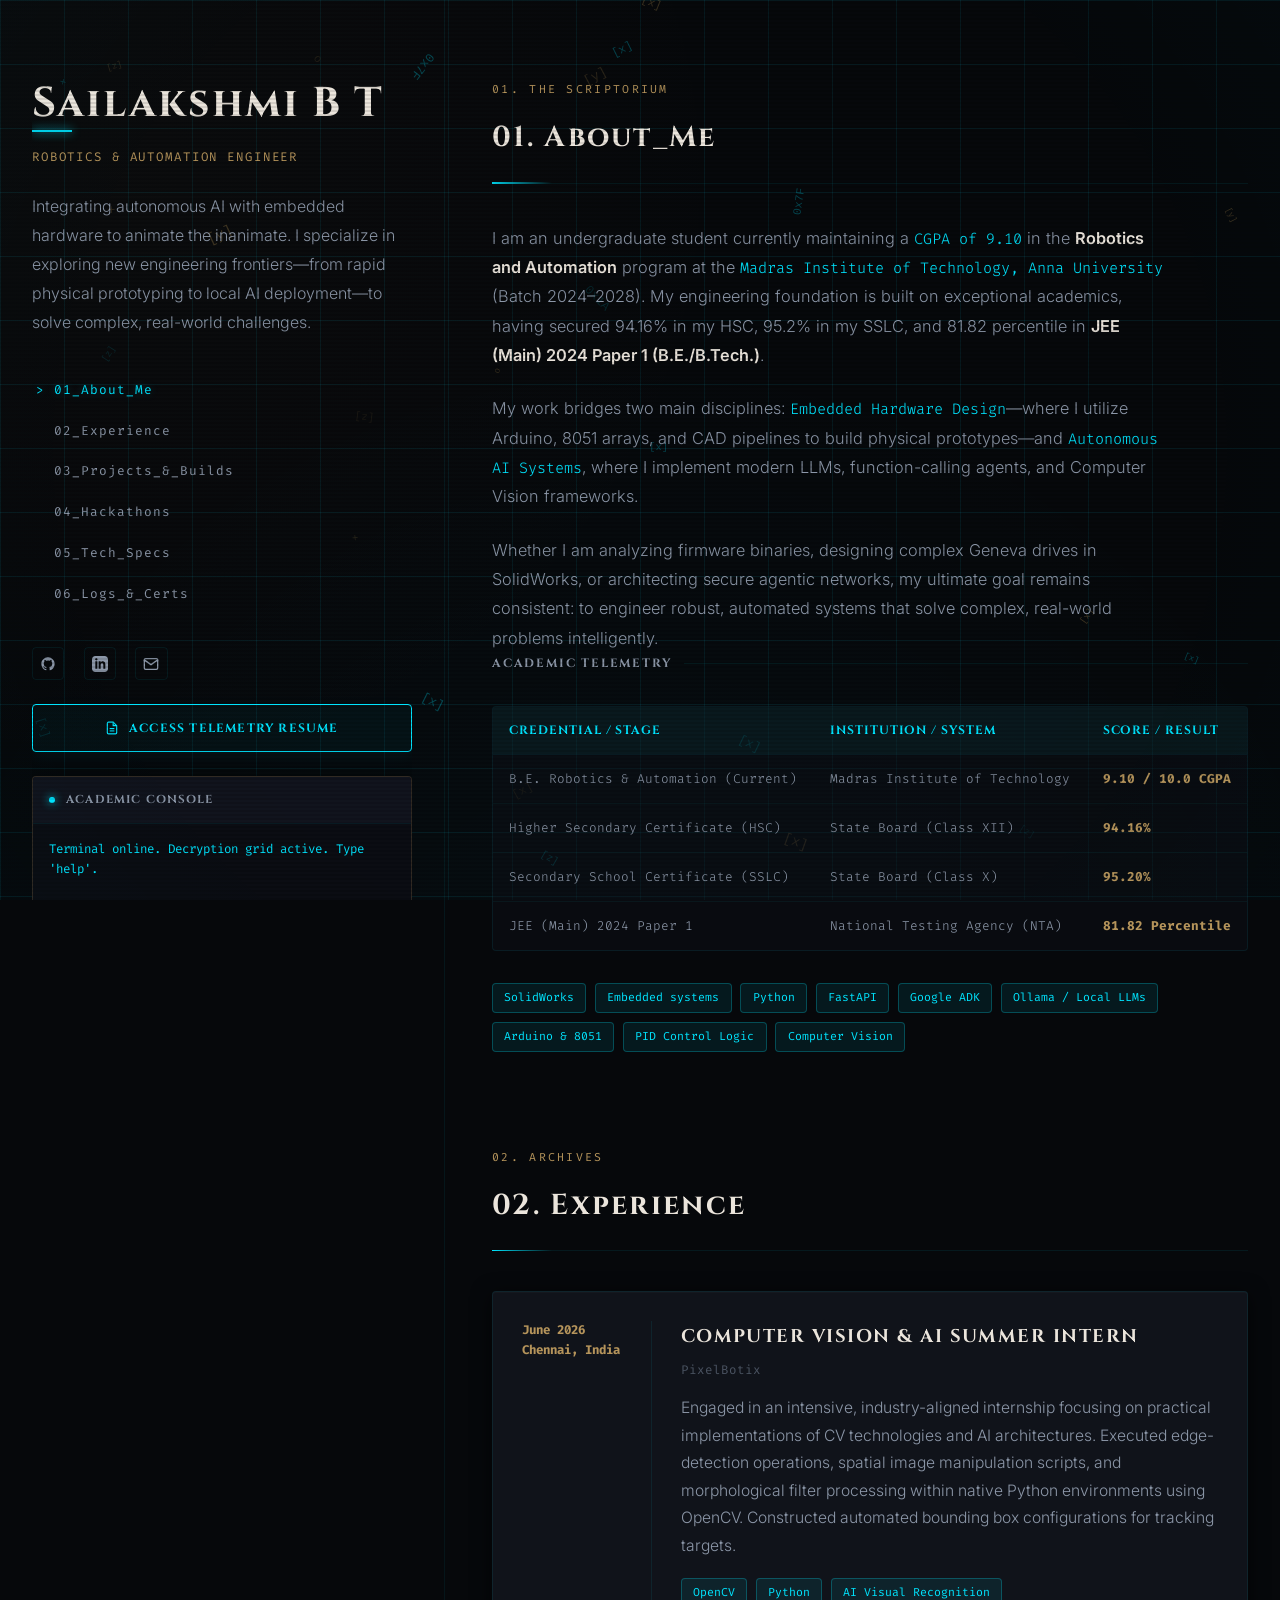
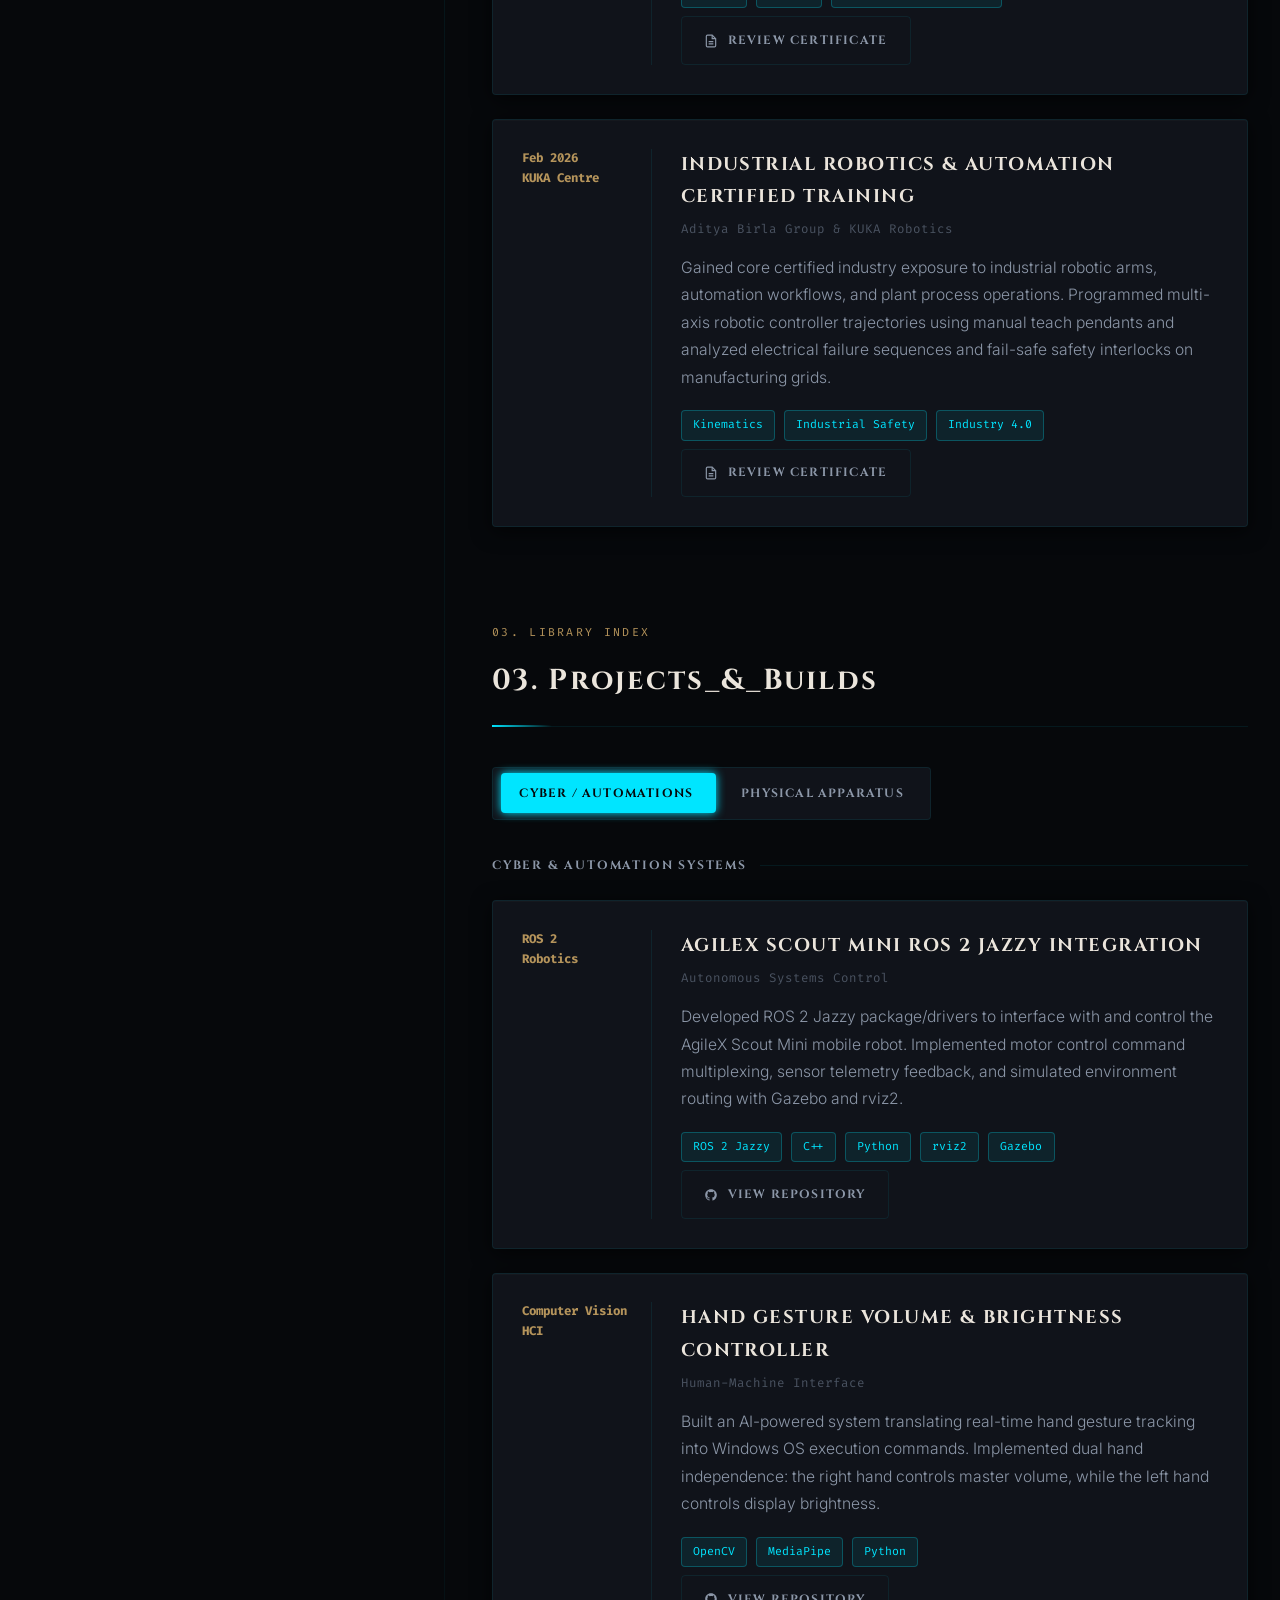
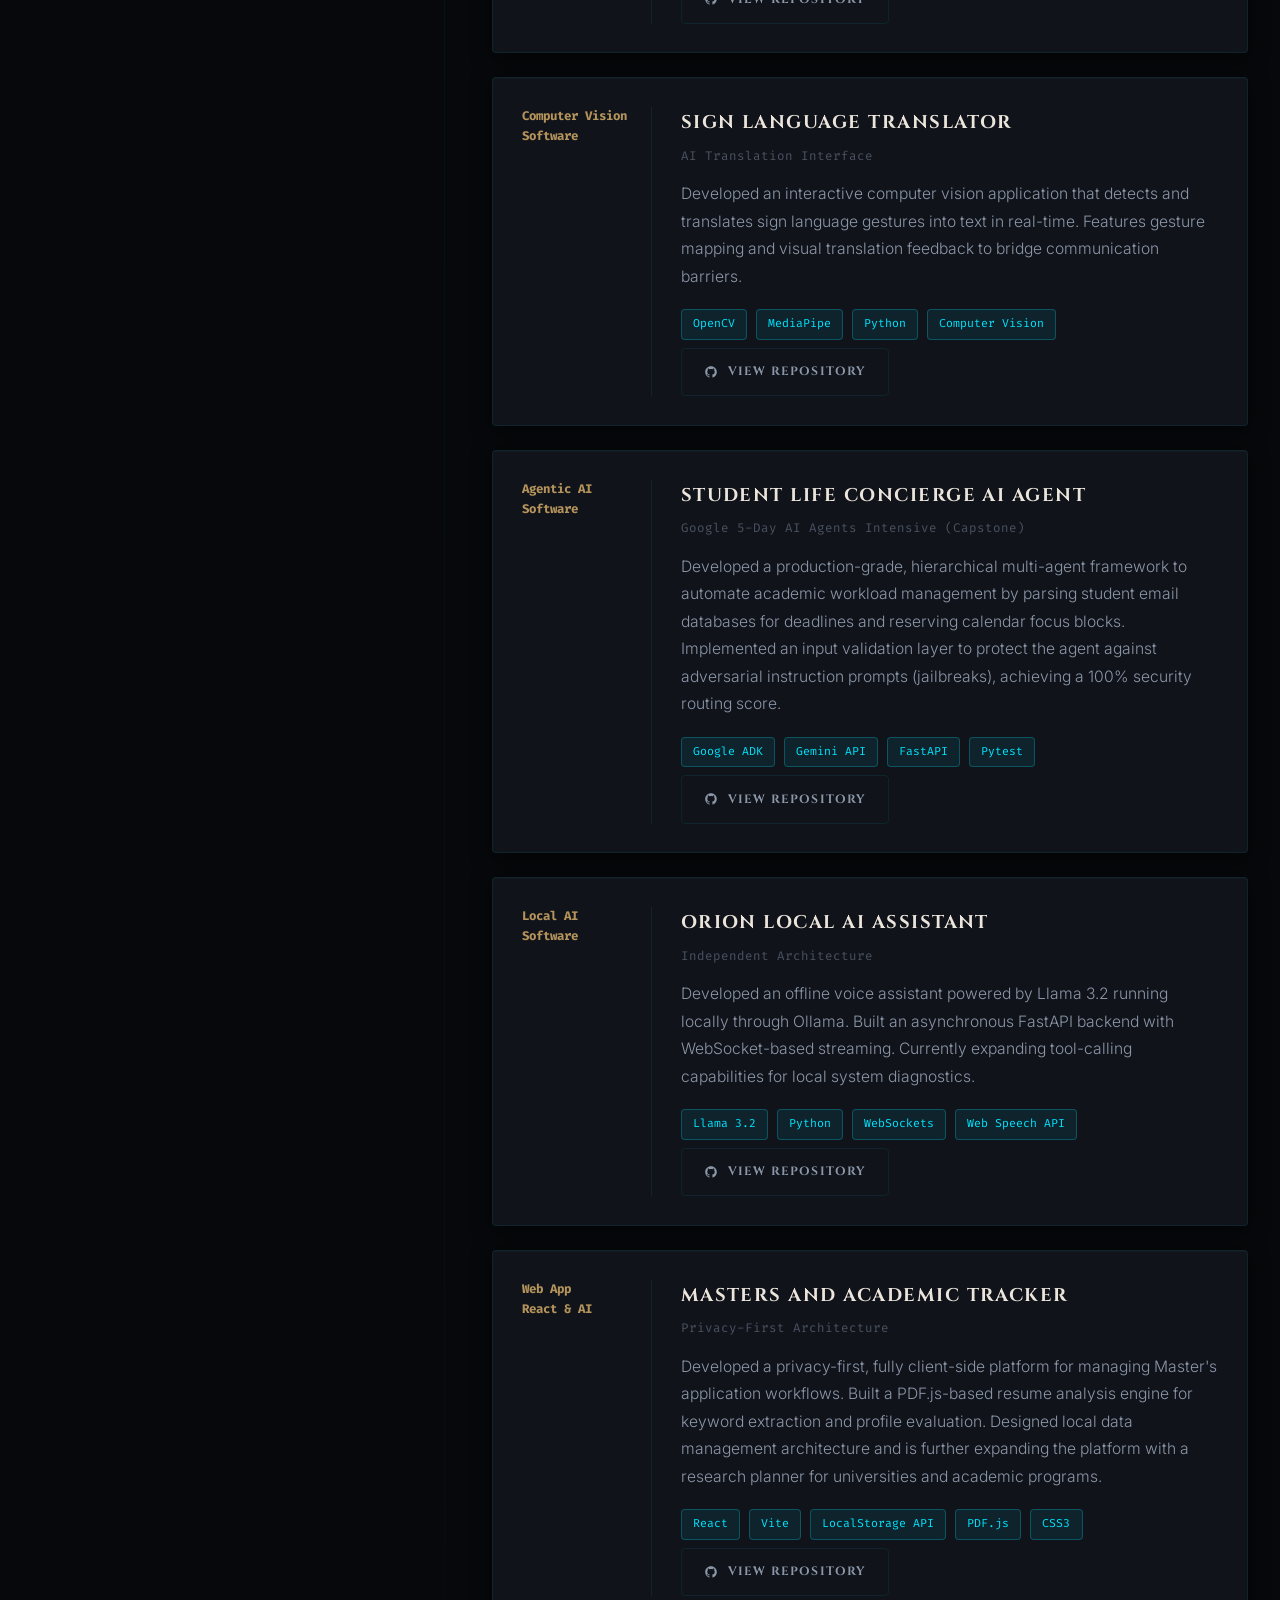
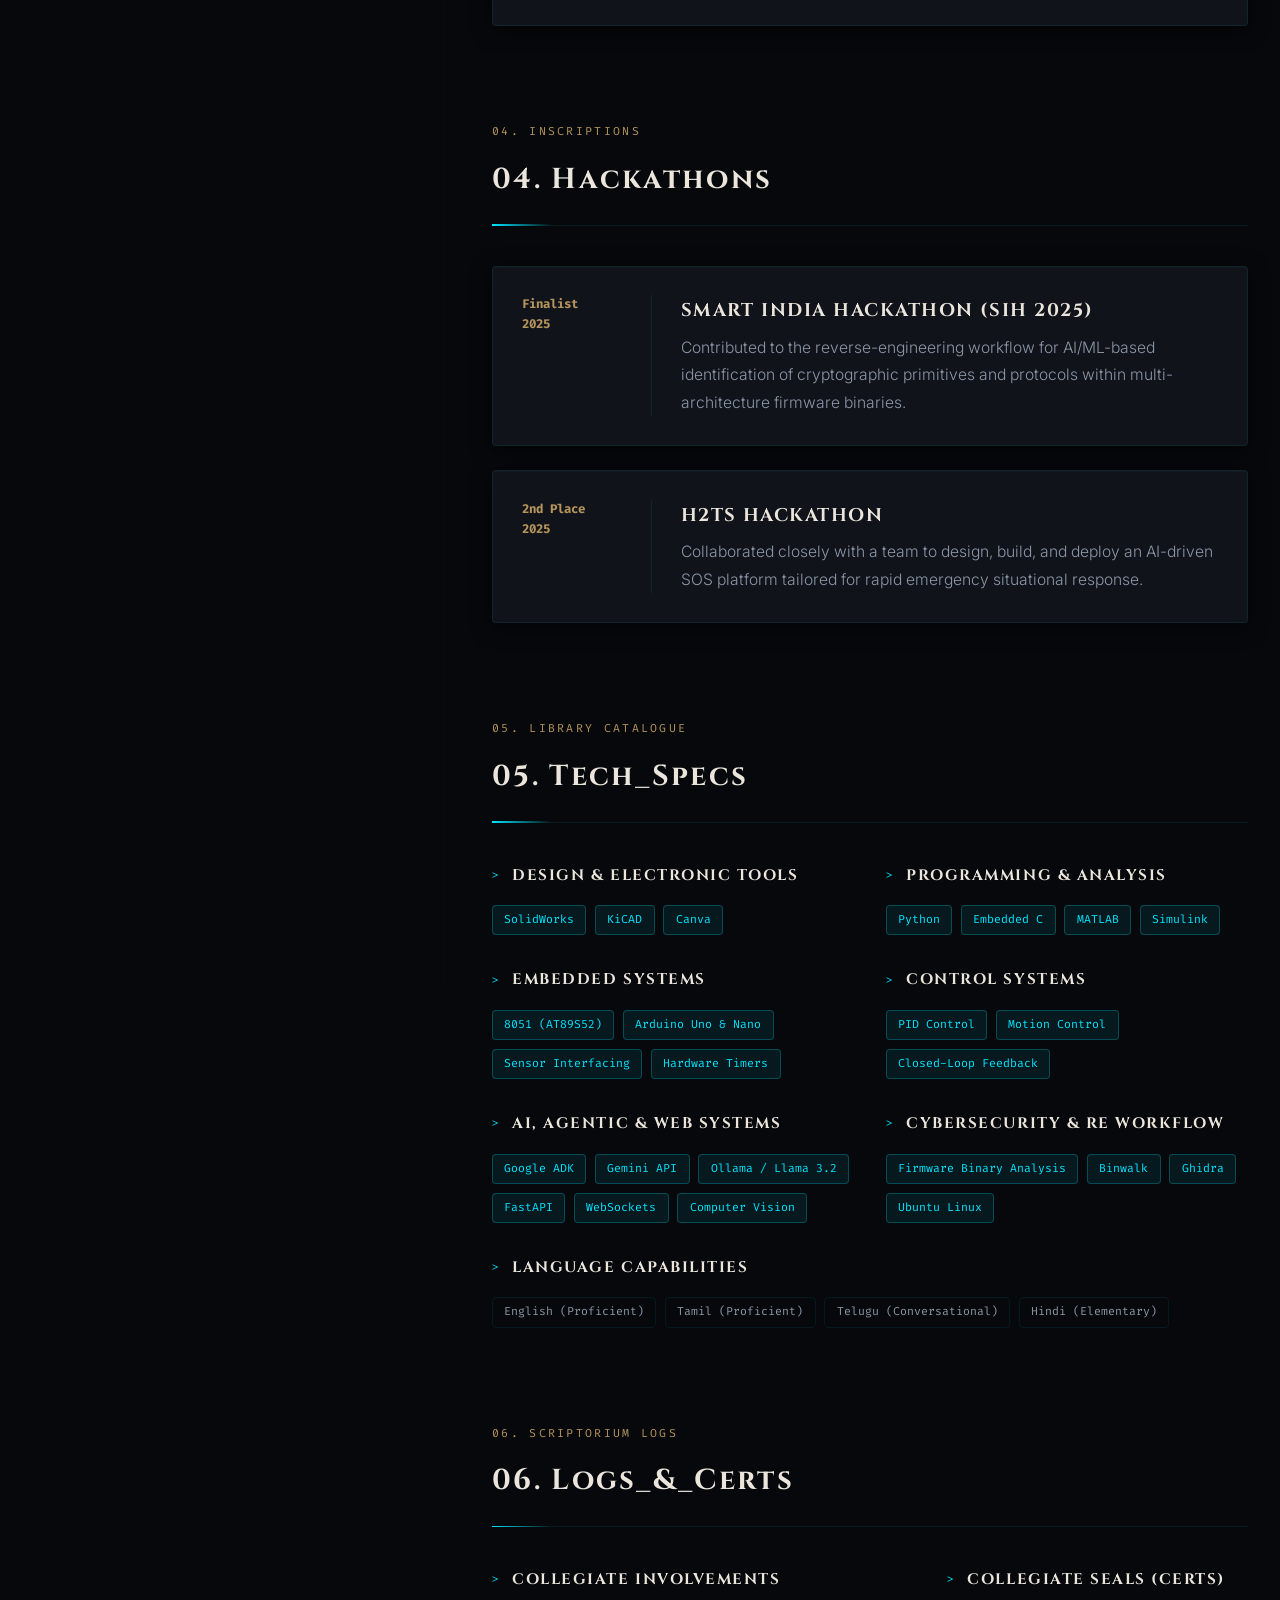
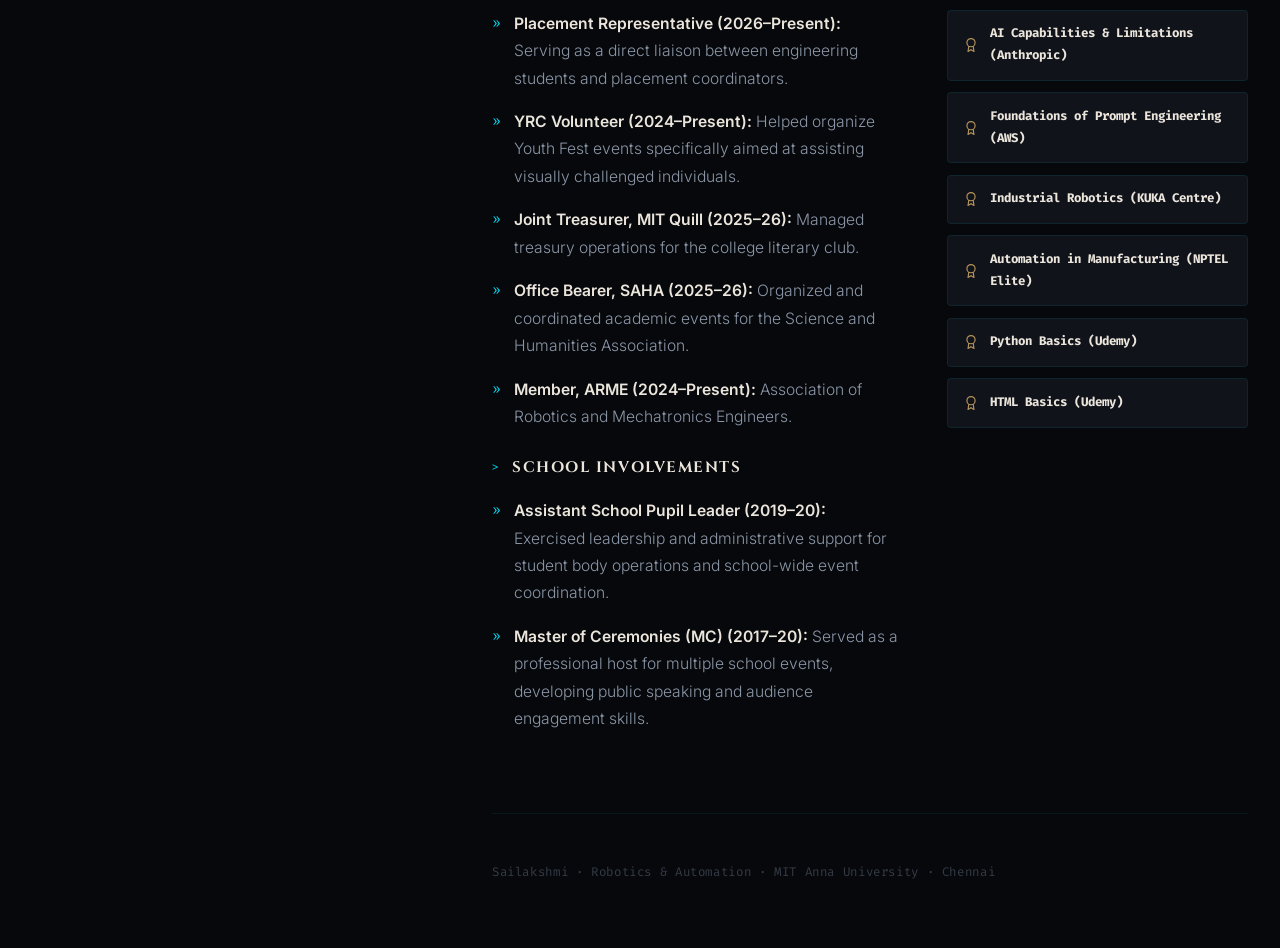
==== commit c1a10cee: "chore: update resume to ATS optimized version" ====
--- a/index.html
+++ b/index.html
@@ -1272,7 +1272,7 @@
       <svg viewBox="0 0 24 24" fill="none" stroke="currentColor" stroke-width="2" aria-hidden="true"><path d="M19 12H5M12 19l-7-7 7-7"/></svg>
       Return to Scriptorium
     </button>
-    <a href="Sailakshmi_Resume.pdf" target="_blank" rel="noopener" download class="btn btn-primary btn-compact">
+    <a href="Sailakshmi_Resume_ATS_Optimized.pdf" target="_blank" rel="noopener" download class="btn btn-primary btn-compact">
       Download Resume
     </a>
   </div>
